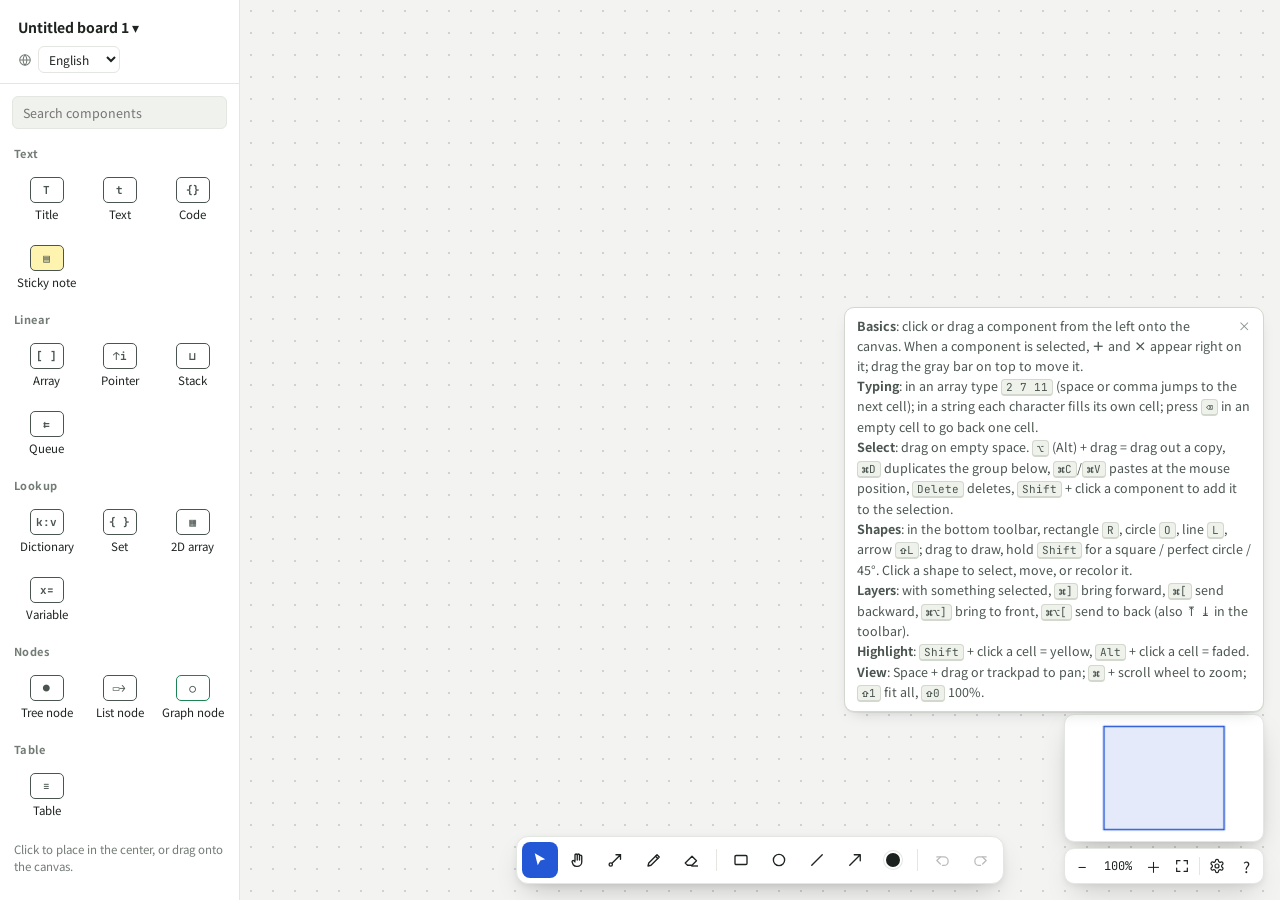
==== public/index.html @ 517987c4 "Add settings button to start array index at 0 or 1 A gear button next to Help opens a menu to choose" ====
<!doctype html>
<html lang="zh-Hant">
<head>
<meta charset="utf-8">
<meta name="viewport" content="width=device-width, initial-scale=1">
<title>手動跑題白板</title>
<link rel="preconnect" href="https://fonts.googleapis.com">
<link rel="preconnect" href="https://fonts.gstatic.com" crossorigin>
<link rel="stylesheet" href="https://fonts.googleapis.com/css2?family=JetBrains+Mono:wght@400;600;700&family=Noto+Sans+TC:wght@400;500;700;900&display=swap">
<style>
:root{
  --paper:#F7F8F4; --grid:#E6E9E1; --surface:#FFFFFF; --surface-2:#EFF2EB; --ink:#1B211E; --ink-2:#4B5550; --ink-3:#858F89; --line:#D2D8CE;
  --marker:#2457D6; --marker-bg:#E3EAFC; --hl:#FFE27A; --hl-ink:#4D3B00; --note:#FFF3B0; --note-ink:#4D3F00; --red:#D2402F; --green:#1C8454; --purple:#7A3FD0;
  --shadow:0 1px 0 rgba(27,33,30,.06),0 6px 16px -10px rgba(27,33,30,.35);
  --sw1:#FFE9A8; --sw2:#CDEFD9; --sw3:#D6E2FF; --sw4:#FFD6DC; --sw5:#E7DBFF; --sw6:#E3E6E1;
  --body:"Noto Sans TC",system-ui,-apple-system,"PingFang TC",sans-serif; --mono:"JetBrains Mono",ui-monospace,Menlo,monospace;
}
@media (prefers-color-scheme:dark){:root:not([data-theme="light"]){
  color-scheme:dark; --paper:#121614; --grid:#1E2421; --surface:#1B201D; --surface-2:#252C28; --ink:#E6EBE7; --ink-2:#ABB5AF; --ink-3:#78827C; --line:#343D38;
  --marker:#8EA8FF; --marker-bg:#232C4B; --hl:#6E5700; --hl-ink:#FFE590; --note:#4A4214; --note-ink:#FFF1A8; --red:#FF8C7C; --green:#5ED39B; --purple:#B99AFF; --shadow:0 6px 16px -10px rgba(0,0,0,.7); --sw1:#5A4A12; --sw2:#1E4431; --sw3:#233462; --sw4:#5A2630; --sw5:#3B2D63; --sw6:#3A403C;}}
:root[data-theme="dark"]{
  color-scheme:dark; --paper:#121614; --grid:#1E2421; --surface:#1B201D; --surface-2:#252C28; --ink:#E6EBE7; --ink-2:#ABB5AF; --ink-3:#78827C; --line:#343D38;
  --marker:#8EA8FF; --marker-bg:#232C4B; --hl:#6E5700; --hl-ink:#FFE590; --note:#4A4214; --note-ink:#FFF1A8; --red:#FF8C7C; --green:#5ED39B; --purple:#B99AFF; --shadow:0 6px 16px -10px rgba(0,0,0,.7); --sw1:#5A4A12; --sw2:#1E4431; --sw3:#233462; --sw4:#5A2630; --sw5:#3B2D63; --sw6:#3A403C;}
html,body{height:100%}
[hidden]{display:none!important}
*{box-sizing:border-box}
body{margin:0;background:var(--paper);color:var(--ink);font-family:var(--body);font-size:14px;display:flex;flex-direction:column;overflow:hidden}
button,input,select,textarea{font:inherit;color:inherit}
:focus-visible{outline:2px solid var(--marker);outline-offset:2px}
/* 上方列 */
.topbar{display:flex;align-items:center;gap:6px;padding:8px 12px;border-bottom:1px solid var(--line);background:var(--surface);flex-wrap:wrap}
.topbar h1{margin:0 8px 0 0;font-size:17px;font-weight:900;white-space:nowrap}
.tb{border:1px solid var(--line);background:var(--surface);border-radius:7px;padding:4px 10px;cursor:pointer;font-size:13px;white-space:nowrap}
.tb:hover{border-color:var(--marker)}
.tb[aria-pressed="true"]{background:var(--ink);color:var(--surface);border-color:var(--ink)}
.tb:disabled{opacity:.35;cursor:default}
.sep{width:1px;height:22px;background:var(--line);margin:0 4px}
.zoomv{font-family:var(--mono);font-size:12px;color:var(--ink-2);min-width:44px;text-align:center}
.grow{flex:1}
select.tb{padding:4px 6px}
/* 主區 */
.main{flex:1;display:flex;min-height:0}
.palette{width:148px;flex:none;border-right:1px solid var(--line);background:var(--surface);overflow-y:auto;padding:8px;display:flex;flex-direction:column;gap:3px}
.palette h3{margin:8px 4px 2px;font-size:11px;letter-spacing:.1em;color:var(--ink-3);font-weight:700}
.pal{display:flex;align-items:center;gap:8px;border:1px solid transparent;background:none;border-radius:7px;padding:5px 6px;cursor:grab;text-align:left;font-size:13px;touch-action:none}
.pal:hover{background:var(--surface-2);border-color:var(--line)}
.pal .ic{width:26px;height:22px;flex:none;display:grid;place-items:center;font-family:var(--mono);font-size:11px;font-weight:700;border:1.5px solid var(--ink-2);border-radius:5px;color:var(--ink-2)}
.pal .ic.round{border-radius:50%;width:22px}
.pal[aria-pressed="true"]{background:var(--ink);color:var(--surface)}
.pal[aria-pressed="true"] .ic{border-color:var(--surface);color:var(--surface)}
.board{flex:1;position:relative;overflow:hidden;background-color:var(--paper);background-image:radial-gradient(var(--grid) 1.2px,transparent 1.2px);touch-action:none}
.board.hand{cursor:grab} .board.panning{cursor:grabbing} .board.pen{cursor:crosshair} .board.connect{cursor:cell} .board.erase{cursor:not-allowed}
.world{position:absolute;left:0;top:0;transform-origin:0 0}
svg.layer{color:var(--ink-2);position:absolute;left:0;top:0;width:8000px;height:6000px;overflow:visible;pointer-events:none}
svg.layer .edge{stroke:var(--ink-2);stroke-width:2;fill:none;pointer-events:none}
svg.layer .edge.sel{stroke:var(--marker);stroke-width:3}
svg.layer .hit{stroke:transparent;stroke-width:14;fill:none;pointer-events:stroke;cursor:pointer}
svg.layer .elab{font-family:var(--mono);font-size:12px;fill:var(--ink-2);paint-order:stroke;stroke:var(--paper);stroke-width:4px}
svg.layer .stroke{fill:none;stroke-width:2.5;stroke-linecap:round;stroke-linejoin:round;pointer-events:stroke}
svg.layer .shit{stroke:transparent!important;stroke-width:14;fill:none;pointer-events:stroke;cursor:pointer}
svg.layer .svis{fill:none;pointer-events:none}
svg.layer .ahead{stroke:none;pointer-events:none}
.board.erase svg.layer .stroke{cursor:pointer}
/* 元件 */
.it{position:absolute;user-select:none;width:max-content}
.it.sel{outline:2px solid var(--marker);outline-offset:4px;border-radius:6px}
.it.connsrc{outline:2px dashed var(--purple);outline-offset:4px}
.grip{font-size:11px;color:var(--ink-3);cursor:move;padding:0 2px 3px;display:flex;gap:6px;align-items:center;font-family:var(--mono);white-space:nowrap}
.grip .nm{color:var(--ink);font-weight:700;cursor:text;min-width:10px;outline:none;border-radius:3px;padding:0 2px}
.grip .nm:focus{background:var(--surface);box-shadow:0 0 0 1px var(--line)}
[contenteditable]{outline:none;cursor:text}
[contenteditable]:focus{box-shadow:inset 0 0 0 2px var(--marker)}
.txt{min-width:120px;max-width:640px;padding:6px 8px;border:1px dashed transparent;border-radius:6px;white-space:pre-wrap;line-height:1.55}
.it.sel .txt,.txt:hover{border-color:var(--line)}
.txt.big{font-size:20px;font-weight:900}
.txt.code{font-family:var(--mono);font-size:13px;background:var(--surface);border:1px solid var(--line);white-space:pre}
.note{width:190px;min-height:90px;background:var(--note);color:var(--note-ink);padding:10px 12px;box-shadow:var(--shadow);white-space:pre-wrap;border-radius:2px 2px 10px 2px;line-height:1.5}
.cells{display:flex;gap:3px;align-items:flex-end}
.cw{display:flex;flex-direction:column;align-items:center}
.ix{font-family:var(--mono);font-size:10px;color:var(--ink-3);height:14px}
.cell{min-width:40px;height:40px;padding:0 6px;border:2px solid var(--ink-2);border-radius:6px;display:grid;place-items:center;font-family:var(--mono);font-weight:700;font-size:15px;background:var(--surface);white-space:nowrap}
.cell.hl{background:var(--hl);color:var(--hl-ink);border-color:#B98E00}
.cell.done{opacity:.35}
.stackbox{display:flex;flex-direction:column-reverse;gap:3px;padding:6px;border:2.5px solid var(--ink-2);border-top:0;border-radius:0 0 8px 8px;min-width:80px;min-height:48px;align-items:stretch}
.toplab{font-family:var(--mono);font-size:10px;color:var(--marker);font-weight:700;height:13px}
.queuebox{display:flex;gap:3px;padding:6px 4px;border-top:2.5px solid var(--ink-2);border-bottom:2.5px solid var(--ink-2);min-width:120px;min-height:54px;align-items:center}
.qlab{display:flex;justify-content:space-between;font-size:10px;color:var(--ink-3);font-family:var(--mono)}
.empty{font-size:11px;color:var(--ink-3);padding:2px 6px}
table.kv,table.grid,table.steps{border-collapse:collapse;background:var(--surface);font-family:var(--mono);font-size:13px}
table.kv td,table.kv th,table.grid td,table.steps td,table.steps th{border:1.5px solid var(--ink-3);padding:4px 10px;min-width:44px;height:30px;text-align:center;white-space:nowrap}
table.kv th,table.steps th{font-family:var(--body);font-size:11.5px;color:var(--ink-2);background:var(--surface-2);font-weight:700}
table.grid th{font-size:10px;color:var(--ink-3);font-weight:400;padding:0 4px;border:0}
table.grid td{min-width:36px;height:34px;padding:2px 6px}
table.grid td.hl,table.steps td.hl{background:var(--hl);color:var(--hl-ink)}
.chips{display:flex;flex-wrap:wrap;gap:4px;padding:6px;border:2px dashed var(--ink-3);border-radius:14px;min-width:90px;min-height:40px;align-items:center;max-width:360px}
.chip{font-family:var(--mono);font-weight:700;font-size:13px;border:1.5px solid var(--ink-2);border-radius:999px;padding:2px 10px;background:var(--surface)}
.varbox{display:flex;align-items:center;gap:6px;font-family:var(--mono);font-size:15px;background:var(--surface);border:2px solid var(--ink-2);border-radius:8px;padding:5px 10px}
.varbox .vn{font-weight:700;min-width:8px}
.varbox .vv{min-width:24px;font-weight:700;color:var(--marker)}
.node{width:48px;height:48px;border-radius:50%;border:2.5px solid var(--ink-2);background:var(--surface);display:grid;place-items:center;font-family:var(--mono);font-weight:700;font-size:15px;cursor:move}
.node.list{border-radius:8px;width:56px;height:44px}
.node.graph{border-color:var(--green)}
.node.hl{background:var(--hl);color:var(--hl-ink)}
.node .nv{min-width:10px;padding:0 3px}
.ptr{font-family:var(--mono);font-weight:700;font-size:14px;cursor:move;display:flex;flex-direction:column;align-items:center;line-height:1}
.ptr .ar{font-size:18px}
.ptr .pn{outline:none;padding:1px 3px;border-radius:3px;cursor:text}
.ptr.down{flex-direction:column-reverse}
.ptr.left{flex-direction:row;gap:2px}
.ptr.right{flex-direction:row-reverse;gap:2px}
.mt .dirb{min-width:24px;padding:3px 5px;font-size:14px}
/* 元件上的直接編輯控制 */
.ctl{display:none!important}
.it.sel .ctl{display:inline-flex!important}
.it.sel tr.ctl{display:table-row!important}
.it.sel td.ctl,.it.sel th.ctl{display:table-cell!important}
.cw{position:relative}
.xb{position:absolute;top:-8px;right:-8px;width:18px;height:18px;border-radius:50%;border:1px solid var(--line);background:var(--surface);color:var(--red);font-size:12px;line-height:1;cursor:pointer;padding:0;align-items:center;justify-content:center;visibility:hidden;z-index:2}
.it.sel .cw:hover>.xb,.it.sel .xrow:hover .xb,.it.sel .xh:hover .xb,.it.sel .chipw:hover>.xb{visibility:visible}
.addc{min-width:34px;height:40px;border:2px dashed var(--ink-3);border-radius:6px;background:transparent;color:var(--ink-3);font-size:18px;cursor:pointer;align-items:center;justify-content:center;align-self:flex-end}
.addc:hover{border-color:var(--marker);color:var(--marker)}
.slot{border-style:dashed!important;border-color:var(--ink-3)!important;color:var(--ink-3);font-weight:500!important;font-size:13px!important;min-width:70px}
.slot:focus{color:var(--ink);border-color:var(--marker)!important;font-weight:700!important}
[data-ph]:empty::before{content:attr(data-ph);color:var(--ink-3);font-weight:500;font-size:12.5px;pointer-events:none}
.txt[data-ph]:empty::before,.note[data-ph]:empty::before{font-size:inherit;font-weight:inherit;opacity:.8}
.subctl{gap:4px;margin-top:6px}
.sb{border:1px solid var(--line);background:var(--surface);border-radius:6px;padding:1px 8px;font-size:12px;cursor:pointer;color:var(--ink-2);white-space:nowrap}
.sb:hover{border-color:var(--marker);color:var(--marker)}
.gwrap{display:grid;grid-template-columns:auto auto;gap:4px;align-items:stretch}
.addcol{width:24px;border:2px dashed var(--ink-3);border-radius:6px;background:transparent;color:var(--ink-3);cursor:pointer;align-items:center;justify-content:center;font-size:16px}
.addrow{height:24px;border:2px dashed var(--ink-3);border-radius:6px;background:transparent;color:var(--ink-3);cursor:pointer;align-items:center;justify-content:center;font-size:13px;grid-column:1}
.addcol:hover,.addrow:hover{border-color:var(--marker);color:var(--marker)}
.xh{position:relative}
.xh .xb{top:-6px;right:-10px}
td.xrow{border:0!important;padding:0 0 0 4px!important;min-width:0!important;position:relative;width:20px}
td.xrow .xb{position:static;visibility:hidden}
.it.sel tr:hover td.xrow .xb{visibility:visible}
.chipw{position:relative;display:inline-flex}
.chipw .xb{top:-8px;right:-6px}
.nodew{position:relative;display:inline-block}
.np{position:absolute;width:22px;height:22px;border-radius:50%;border:1.5px dashed var(--marker);background:var(--surface);color:var(--marker);font-size:14px;font-weight:700;cursor:pointer;padding:0;align-items:center;justify-content:center;z-index:2}
.np:hover{background:var(--marker);color:var(--surface);border-style:solid}
.np.l{left:-20px;bottom:-22px} .np.r{right:-20px;bottom:-22px} .np.nx{right:-28px;top:11px} .np.adj{right:-26px;top:-12px}
/* 我的白板 */
.boardbtn{font-weight:700;max-width:280px;overflow:hidden;text-overflow:ellipsis}
.lclink{font-size:13px;font-weight:700;color:var(--marker);text-decoration:none;white-space:nowrap}
.lclink:hover{text-decoration:underline}
.bl{display:flex;flex-direction:column;gap:10px;width:min(640px,calc(100% - 32px));max-height:calc(100% - 40px);background:var(--surface);border-radius:14px;padding:16px;overflow:hidden}
.bl h3{margin:0;font-size:17px;font-weight:900;display:flex;justify-content:space-between;align-items:center}
.bl .newrow{display:flex;gap:6px;flex-wrap:wrap;align-items:center;background:var(--surface-2);border-radius:10px;padding:10px}
.bl input[type=text],.bl input[type=search]{border:1px solid var(--line);background:var(--surface);border-radius:8px;padding:6px 10px;min-width:0}
.bl .list{overflow-y:auto;border:1px solid var(--line);border-radius:10px;min-height:120px}
.bl .row{display:grid;grid-template-columns:minmax(0,1fr) auto;gap:8px;align-items:center;padding:9px 12px;border-top:1px solid var(--line)}
.bl .row:first-child{border-top:0}
.bl .row.cur{background:var(--marker-bg)}
.bl .row .nm2{font-weight:700;white-space:nowrap;overflow:hidden;text-overflow:ellipsis}
.bl .row .meta2{font-size:12px;color:var(--ink-3);display:flex;gap:8px;flex-wrap:wrap}
.bl .row .pt{font-size:11px;background:var(--surface-2);border-radius:4px;padding:0 6px;color:var(--ink-2)}
.bl .acts{display:flex;gap:4px}
.bl .acts button{border:1px solid var(--line);background:var(--surface);border-radius:6px;padding:3px 9px;font-size:12.5px;cursor:pointer}
.bl .acts button:hover{border-color:var(--marker)}
.bl .acts button.pri{background:var(--ink);color:var(--surface);border-color:var(--ink)}
.bl .acts button.danger{color:var(--red)}
.bl .acts button.arm{background:var(--red);color:#fff;border-color:var(--red)}
.bl .none2{padding:24px;text-align:center;color:var(--ink-3);font-size:13px}
/* 底色 */
.cell.hl,table.grid td.hl,table.steps td.hl,.node.hl{background:var(--hl)!important}
.mt .bgsw{width:15px;height:15px;border-radius:5px;border:1px solid var(--line);padding:0;margin:0 1px;cursor:pointer}
.mt .bgsw:hover{outline:2px solid var(--marker);outline-offset:1px}
.mt .bgsw.none{background:linear-gradient(135deg,var(--surface) 45%,var(--red) 45%,var(--red) 55%,var(--surface) 55%)}
/* 框選 */
.it.msel{outline:2px solid var(--marker);outline-offset:4px;border-radius:6px;background:color-mix(in oklab,var(--marker-bg) 55%,transparent)}
svg.layer .stroke.msel{filter:drop-shadow(0 0 3px var(--marker))}
.marq{position:absolute;border:1.5px dashed var(--marker);background:color-mix(in oklab,var(--marker-bg) 45%,transparent);pointer-events:none;z-index:7;border-radius:3px}
.mt .cnt{font-size:12px;color:var(--ink-2);padding:0 6px;font-weight:700}
/* 浮動小工具列 */
.mt{position:absolute;z-index:6;background:var(--surface);border:1px solid var(--line);border-radius:9px;box-shadow:var(--shadow);padding:3px;display:flex;gap:2px;align-items:center;white-space:nowrap}
.mt button{border:0;background:none;border-radius:6px;padding:3px 8px;font-size:12.5px;cursor:pointer;color:var(--ink)}
.mt button:hover{background:var(--surface-2)}
.mt button.danger{color:var(--red)}
.mt button[aria-pressed="true"]{background:var(--ink);color:var(--surface)}
.mt .sep2{width:1px;height:16px;background:var(--line);margin:0 2px}
.mt .sw{width:18px;height:18px;margin:0 2px}
.elabel{position:absolute;transform:translate(-50%,-50%);background:var(--paper);font-family:var(--mono);font-size:12px;color:var(--ink-2);padding:0 4px;border-radius:4px;white-space:nowrap;min-width:10px}
.elabel:focus{background:var(--surface)}
/* 檢查器 */
.insp{position:absolute;right:12px;top:12px;width:250px;max-height:calc(100% - 24px);overflow:auto;background:var(--surface);border:1px solid var(--line);border-radius:12px;box-shadow:var(--shadow);padding:12px;display:flex;flex-direction:column;gap:8px;z-index:5}
.insp h4{margin:0;font-size:13px;font-weight:900;display:flex;justify-content:space-between;align-items:center}
.insp .row{display:flex;gap:4px;flex-wrap:wrap;align-items:center}
.insp input[type=text]{flex:1;min-width:0;border:1px solid var(--line);background:var(--surface);border-radius:6px;padding:4px 8px;font-family:var(--mono);font-size:12.5px}
.insp .b{border:1px solid var(--line);background:var(--surface);border-radius:6px;padding:3px 9px;cursor:pointer;font-size:12.5px}
.insp .b:hover{border-color:var(--marker)}
.insp .b.pri{background:var(--ink);color:var(--surface);border-color:var(--ink)}
.insp .b.danger{color:var(--red)}
.insp .hint{font-size:11.5px;color:var(--ink-3);line-height:1.5}
.insp .lab{font-size:11.5px;font-weight:700;color:var(--ink-2)}
.sw{width:20px;height:20px;border-radius:50%;border:2px solid var(--surface);box-shadow:0 0 0 1px var(--line);cursor:pointer;padding:0}
.help{position:absolute;left:12px;bottom:12px;background:var(--surface);border:1px solid var(--line);border-radius:10px;padding:8px 12px;font-size:12px;color:var(--ink-2);box-shadow:var(--shadow);max-width:560px;line-height:1.6;z-index:4}
.help kbd{font-family:var(--mono);font-size:11px;border:1px solid var(--line);border-bottom-width:2px;border-radius:4px;padding:0 4px;background:var(--surface-2)}
.help button{border:0;background:none;color:var(--ink-3);cursor:pointer;float:right;padding:0 0 0 8px}
.modal{position:absolute;inset:0;background:rgba(0,0,0,.35);display:grid;place-items:center;z-index:10}
.modal .box{background:var(--surface);border-radius:12px;padding:16px;width:min(560px,calc(100% - 32px));display:flex;flex-direction:column;gap:10px}
.modal textarea{width:100%;height:240px;font-family:var(--mono);font-size:12px;border:1px solid var(--line);border-radius:8px;padding:8px;background:var(--surface-2)}
.toast{position:absolute;left:50%;top:14px;transform:translateX(-50%);background:var(--ink);color:var(--surface);padding:6px 14px;border-radius:999px;font-size:13px;z-index:11;pointer-events:none}
@media (max-width:720px){.palette{width:112px}.insp{width:210px}.help{display:none}}

/* ===== Figma 風格外框 ===== */
:root{--canvas:#F3F3F1; --panel:#FFFFFF; --panel-line:#E4E6E2; --ui-text:#1E2320; --ui-dim:#737B76; --hover:#F0F2EE; --active:#2457D6; --active-ink:#FFFFFF; --mini-item:#B9C0BA; --dock-shadow:0 2px 6px rgba(0,0,0,.06),0 12px 28px -10px rgba(0,0,0,.25);}
@media (prefers-color-scheme:dark){:root:not([data-theme="light"]){--canvas:#161A18; --panel:#1E2321; --panel-line:#2E3532; --ui-text:#E6EBE7; --ui-dim:#8C958F; --hover:#262C29; --active:#6E8FFF; --active-ink:#0F1210; --mini-item:#4C5550; --dock-shadow:0 2px 6px rgba(0,0,0,.3),0 12px 28px -10px rgba(0,0,0,.7);}}
:root[data-theme="dark"]{--canvas:#161A18; --panel:#1E2321; --panel-line:#2E3532; --ui-text:#E6EBE7; --ui-dim:#8C958F; --hover:#262C29; --active:#6E8FFF; --active-ink:#0F1210; --mini-item:#4C5550; --dock-shadow:0 2px 6px rgba(0,0,0,.3),0 12px 28px -10px rgba(0,0,0,.7);}
body{display:block;background:var(--canvas);font-size:13px}
.app{display:flex;height:100%}
.sr{position:absolute;left:-9999px}
.palette{width:240px;flex:none;background:var(--panel);border-right:1px solid var(--panel-line);display:flex;flex-direction:column;padding:0;gap:0;overflow:hidden}
.phead{padding:12px 12px 10px;border-bottom:1px solid var(--panel-line);display:flex;flex-direction:column;gap:4px}
.boardbtn{border:0;background:none;text-align:left;font-weight:700;font-size:14px;color:var(--ui-text);padding:5px 6px;border-radius:6px;cursor:pointer;max-width:100%;overflow:hidden;text-overflow:ellipsis;white-space:nowrap}
.boardbtn:hover{background:var(--hover)}
.lclink{font-size:12px;color:var(--active);text-decoration:none;padding:0 6px}
.lclink:hover{text-decoration:underline}
.ptabs{display:flex;gap:2px;padding:8px 10px 0}
.ptab{border:0;background:none;padding:6px 8px;font-size:12.5px;font-weight:600;color:var(--ui-dim);cursor:pointer;border-radius:6px}
.ptab[aria-selected="true"]{color:var(--ui-text);background:var(--hover)}
.pbody{flex:1;overflow-y:auto;padding:12px 12px 16px}
.psearch{width:100%;border:1px solid var(--panel-line);background:var(--hover);border-radius:6px;padding:6px 10px;font-size:12.5px;margin-bottom:4px}
.psearch:focus{background:var(--panel);outline:2px solid var(--active);outline-offset:-1px}
.grp{font-size:11px;font-weight:700;color:var(--ui-dim);margin:12px 2px 6px;letter-spacing:.04em}
.tiles{display:grid;grid-template-columns:repeat(3,minmax(0,1fr));gap:4px}
.pal.tile{flex-direction:column;justify-content:center;align-items:center;gap:5px;padding:8px 2px 7px;border-radius:8px;border:1px solid transparent;background:none;cursor:grab;font-size:11.5px;color:var(--ui-text);min-height:64px;text-align:center}
.pal.tile:hover{background:var(--hover);border-color:var(--panel-line)}
.pal.tile .ic{width:34px;height:26px;font-size:11px}
.pal.tile .tl{line-height:1.2}
.phint{font-size:11.5px;color:var(--ui-dim);margin:14px 2px 0;line-height:1.5}
.tplc{display:flex;flex-direction:column;align-items:flex-start;gap:2px;width:100%;text-align:left;border:1px solid var(--panel-line);background:var(--panel);border-radius:8px;padding:9px 11px;margin-bottom:6px;cursor:pointer}
.tplc:hover{border-color:var(--active);background:var(--hover)}
.tplc b{font-size:13px;color:var(--ui-text)} .tplc span{font-size:11.5px;color:var(--ui-dim)}
.board{background-color:var(--canvas);background-image:radial-gradient(color-mix(in oklab,var(--ui-dim) 28%,transparent) 1px,transparent 1.2px);background-size:22px 22px}
/* 下方工具列 */
.dock{position:absolute;left:50%;bottom:16px;transform:translateX(-50%);display:flex;align-items:center;gap:2px;background:var(--panel);border:1px solid var(--panel-line);border-radius:12px;padding:5px;box-shadow:var(--dock-shadow);z-index:8}
.dockb{width:36px;height:36px;border:0;background:none;border-radius:8px;display:grid;place-items:center;color:var(--ui-text);cursor:pointer;padding:0}
.dockb:hover{background:var(--hover)}
.dockb[aria-pressed="true"]{background:var(--active);color:var(--active-ink)}
.dockb:disabled{opacity:.3;cursor:default;background:none}
.dsep{width:1px;height:22px;background:var(--panel-line);margin:0 4px}
.cdot{width:18px;height:18px;border-radius:50%;border:2px solid var(--panel);box-shadow:0 0 0 1px var(--panel-line)}
.pop .crow{display:flex;gap:6px;padding:6px 8px}
.pop .crow button{width:22px;height:22px;border-radius:50%;padding:0;border:2px solid var(--panel);box-shadow:0 0 0 1px var(--panel-line)}
.pop .crow button[aria-pressed="true"]{box-shadow:0 0 0 2px var(--active)}
.pop.cpop{min-width:0}
/* 右下角：預覽框＋縮放 */
.navi{position:absolute;right:16px;bottom:16px;display:flex;flex-direction:column;gap:6px;align-items:stretch;z-index:8}
#mini{width:200px;height:128px;background:var(--panel);border:1px solid var(--panel-line);border-radius:10px;box-shadow:var(--dock-shadow);cursor:pointer;display:block}
.zrow{display:flex;align-items:center;gap:1px;background:var(--panel);border:1px solid var(--panel-line);border-radius:10px;padding:3px;box-shadow:var(--dock-shadow)}
.zb{height:28px;min-width:28px;border:0;background:none;border-radius:6px;color:var(--ui-text);cursor:pointer;display:grid;place-items:center;font-size:15px;padding:0 6px}
.zb:hover{background:var(--hover)}
.zb.zv{flex:1;font-family:var(--mono);font-size:12px}
.zsep{width:1px;height:18px;background:var(--panel-line);margin:0 2px}
.pop{position:absolute;background:var(--panel);border:1px solid var(--panel-line);border-radius:10px;box-shadow:var(--dock-shadow);padding:5px;z-index:12;display:flex;flex-direction:column;min-width:210px}
.pop button{border:0;background:none;text-align:left;padding:7px 10px;border-radius:6px;font-size:13px;cursor:pointer;display:flex;justify-content:space-between;gap:16px;color:var(--ui-text)}
.pop button:hover{background:var(--hover)}
.pop button kbd{font-family:var(--mono);font-size:11px;color:var(--ui-dim);border:0;background:none}
.pop .psep{height:1px;background:var(--panel-line);margin:4px 2px}
.pop button.danger{color:var(--red)}
.help{left:auto;right:16px;bottom:188px;max-width:420px;font-size:12.5px;z-index:9}
#eraser{position:absolute;width:28px;height:28px;margin:-14px 0 0 -14px;border-radius:50%;border:1.5px solid var(--ui-text);background:color-mix(in oklab,var(--panel) 55%,transparent);pointer-events:none;z-index:9;display:none}
.board.erase #eraser{display:block}
.hbox{position:absolute;border:1px solid var(--active);pointer-events:none;z-index:7}
.hd{position:absolute;width:10px;height:10px;margin:-5px 0 0 -5px;background:#fff;border:1.5px solid var(--active);border-radius:2px;z-index:8;touch-action:none}
.hd.end{border-radius:50%;width:12px;height:12px;margin:-6px 0 0 -6px}
.hd:hover{background:var(--active)}
svg.sl{position:absolute;left:0;top:0;width:1px;height:1px;overflow:visible;pointer-events:none}
svg.sl .stroke,svg.sl polyline.stroke{fill:none;stroke-width:2.5;stroke-linecap:round;stroke-linejoin:round}
svg.sl .shit{stroke:transparent!important;stroke-width:14;fill:none;pointer-events:stroke;cursor:pointer}
svg.sl .svis{fill:none;pointer-events:none}
svg.sl .ahead{stroke:none;pointer-events:none}
svg.sl .stroke.msel{filter:drop-shadow(0 0 3px var(--marker))}
.board.erase svg.sl .shit{cursor:none}
.board.alt .it .grip,.board.alt .node,.board.alt .ptr,.board.alt .txt,.board.alt .note{cursor:copy}
.board.erase{cursor:none}
.board.erase.erasing #eraser{background:color-mix(in oklab,var(--red) 22%,transparent);border-color:var(--red)}
@media (max-width:720px){.palette{width:170px}.tiles{grid-template-columns:repeat(2,minmax(0,1fr))}#mini{display:none}.help{display:none}}

/* 工具列色塊統一：18px 圓角方塊 */
.mt .sw,.mt .bgsw{width:18px;height:18px;border-radius:5px;margin:0 2px;padding:0;border:1px solid var(--line);box-shadow:none;cursor:pointer;flex:none}
.mt .sw:hover,.mt .bgsw:hover{outline:2px solid var(--marker);outline-offset:1px}

table.steps th.xh span[data-h]{display:inline-block;min-width:20px;padding:0 2px}

table.grid th.axis{font-family:var(--mono);font-size:12px;color:var(--marker);font-weight:700;text-align:left;padding:0 4px 2px;white-space:nowrap}
table.grid th.rax{text-align:center;vertical-align:bottom}
table.grid .ax{display:inline-block;min-width:12px;padding:0 2px;border-radius:3px}
.langrow{display:flex;align-items:center;gap:6px;padding:0 6px;color:var(--ui-dim)}
.langsel{border:1px solid var(--panel-line);background:var(--panel);color:var(--ui-text);border-radius:6px;padding:3px 6px;font-size:12px;cursor:pointer;max-width:100%}
</style>
</head>
<body>


<div class="app">
  <aside class="palette" id="palette" aria-label="元件">
    <div class="phead">
      <button class="boardbtn" id="boardBtn" type="button" title="白板選單：切換、新增、匯出、清空">白板</button>
      <label class="langrow"><span class="sr">語言 / Language</span><svg viewBox="0 0 24 24" width="14" height="14" aria-hidden="true" fill="none" stroke="currentColor" stroke-width="1.8"><circle cx="12" cy="12" r="9"/><path d="M3 12h18M12 3a14 14 0 010 18M12 3a14 14 0 000 18"/></svg><select id="langSel" class="langsel" aria-label="Language"></select></label>
      <a class="lclink" id="lcLink" href="#" target="_blank" rel="noopener" hidden>在 LeetCode 看題目 ↗</a>
    </div>
    <div class="pbody" id="tab-comp">
      <label for="psearch" class="sr">搜尋元件</label><input type="search" id="psearch" class="psearch" placeholder="搜尋元件">
      <div class="grp">文字</div><div class="tiles"><button class="pal tile" data-add="title" type="button" data-k="標題"><span class="ic">T</span><span class="tl">標題</span></button><button class="pal tile" data-add="text" type="button" data-k="文字"><span class="ic">t</span><span class="tl">文字</span></button><button class="pal tile" data-add="code" type="button" data-k="程式碼"><span class="ic">{}</span><span class="tl">程式碼</span></button><button class="pal tile" data-add="note" type="button" data-k="便利貼"><span class="ic" style="background:var(--note)">▤</span><span class="tl">便利貼</span></button></div><div class="grp">線性</div><div class="tiles"><button class="pal tile" data-add="array" type="button" data-k="陣列"><span class="ic">[ ]</span><span class="tl">陣列</span></button><button class="pal tile" data-add="pointer" type="button" data-k="指標"><span class="ic">↑i</span><span class="tl">指標</span></button><button class="pal tile" data-add="stack" type="button" data-k="堆疊"><span class="ic">⊔</span><span class="tl">堆疊</span></button><button class="pal tile" data-add="queue" type="button" data-k="佇列"><span class="ic">⇇</span><span class="tl">佇列</span></button></div><div class="grp">查表</div><div class="tiles"><button class="pal tile" data-add="dict" type="button" data-k="字典"><span class="ic">k:v</span><span class="tl">字典</span></button><button class="pal tile" data-add="set" type="button" data-k="集合"><span class="ic">{ }</span><span class="tl">集合</span></button><button class="pal tile" data-add="grid" type="button" data-k="二維陣列"><span class="ic">▦</span><span class="tl">二維陣列</span></button><button class="pal tile" data-add="var" type="button" data-k="變數"><span class="ic">x=</span><span class="tl">變數</span></button></div><div class="grp">節點</div><div class="tiles"><button class="pal tile" data-add="tree" type="button" data-k="樹節點"><span class="ic">●</span><span class="tl">樹節點</span></button><button class="pal tile" data-add="list" type="button" data-k="串列節點"><span class="ic">▭→</span><span class="tl">串列節點</span></button><button class="pal tile" data-add="gnode" type="button" data-k="圖節點"><span class="ic" style="border-color:var(--green)">○</span><span class="tl">圖節點</span></button></div><div class="grp">表格</div><div class="tiles"><button class="pal tile" data-add="steps" type="button" data-k="表格"><span class="ic">≡</span><span class="tl">表格</span></button></div>
      <p class="phint">點一下放到畫面中間，或直接拖到畫布上。</p>
    </div>
  </aside>
  <div class="board" id="board">
    <div class="world" id="world"><svg class="layer" id="svg" aria-hidden="true"><defs><marker id="ah" viewBox="0 0 10 10" refX="9" refY="5" markerWidth="7" markerHeight="7" orient="auto-start-reverse"><path d="M0,0 L10,5 L0,10 z" fill="currentColor"/></marker></defs><g id="strokes"></g><g id="edges"></g></svg><div id="items"></div><div id="labels"></div></div>
    <div id="hdl" aria-hidden="true"></div>
    <div class="mt" id="mt" hidden></div>
    <div id="eraser" aria-hidden="true"></div>
    <div class="dock" role="toolbar" aria-label="工具">
      <button class="pal tool dockb" data-tool="select" type="button" title="選取（V）" aria-label="選取"><svg viewBox="0 0 24 24" width="18" height="18" aria-hidden="true"><path d="M5 3l14 8-6.5 1.5L9 19z" fill="currentColor"/></svg></button>
      <button class="pal tool dockb" data-tool="hand" type="button" title="移動畫面（H，或按住空白鍵）" aria-label="移動畫面"><svg viewBox="0 0 24 24" width="18" height="18" aria-hidden="true" fill="none" stroke="currentColor" stroke-width="1.8" stroke-linecap="round" stroke-linejoin="round"><path d="M8 13V5.5a1.5 1.5 0 013 0V12m0-6.5a1.5 1.5 0 013 0V12m0-5a1.5 1.5 0 013 0v7.5a6 6 0 01-6 6h-.8a6 6 0 01-4.6-2.2L4.3 15a1.6 1.6 0 012.4-2L8 14.5"/></svg></button>
      <button class="pal tool dockb" data-tool="connect" type="button" title="連線（C）" aria-label="連線"><svg viewBox="0 0 24 24" width="18" height="18" aria-hidden="true" fill="none" stroke="currentColor" stroke-width="1.8" stroke-linecap="round"><circle cx="5" cy="18" r="2.2"/><path d="M7 16L18 5M12 5h6v6"/></svg></button>
      <button class="pal tool dockb" data-tool="pen" type="button" title="畫筆（P）" aria-label="畫筆"><svg viewBox="0 0 24 24" width="18" height="18" aria-hidden="true" fill="none" stroke="currentColor" stroke-width="1.8" stroke-linecap="round" stroke-linejoin="round"><path d="M4 20l4-1 11-11-3-3L5 16z"/><path d="M14 7l3 3"/></svg></button>
      <button class="pal tool dockb" data-tool="erase" type="button" title="橡皮擦（E）：按住拖過去，碰到的筆跡都會擦掉" aria-label="擦筆跡"><svg viewBox="0 0 24 24" width="18" height="18" aria-hidden="true" fill="none" stroke="currentColor" stroke-width="1.8" stroke-linejoin="round"><path d="M3 16l9-9 6 6-6 6H6z"/><path d="M11 20h9"/></svg></button>
      <span class="dsep"></span>
      <button class="pal tool dockb" data-tool="rect" type="button" title="矩形（R）。按住 Shift 畫正方形" aria-label="矩形"><svg viewBox="0 0 24 24" width="18" height="18" aria-hidden="true" fill="none" stroke="currentColor" stroke-width="1.8"><rect x="4" y="6" width="16" height="12" rx="1.5"/></svg></button>
      <button class="pal tool dockb" data-tool="ellipse" type="button" title="圓形（O）。按住 Shift 畫正圓" aria-label="圓形"><svg viewBox="0 0 24 24" width="18" height="18" aria-hidden="true" fill="none" stroke="currentColor" stroke-width="1.8"><circle cx="12" cy="12" r="7.5"/></svg></button>
      <button class="pal tool dockb" data-tool="line" type="button" title="直線（L）。按住 Shift 對齊 45 度" aria-label="直線"><svg viewBox="0 0 24 24" width="18" height="18" aria-hidden="true" fill="none" stroke="currentColor" stroke-width="1.8" stroke-linecap="round"><path d="M5 19L19 5"/></svg></button>
      <button class="pal tool dockb" data-tool="arrow" type="button" title="箭頭（⇧L）。按住 Shift 對齊 45 度" aria-label="箭頭"><svg viewBox="0 0 24 24" width="18" height="18" aria-hidden="true" fill="none" stroke="currentColor" stroke-width="1.8" stroke-linecap="round" stroke-linejoin="round"><path d="M5 19L19 5M11 5h8v8"/></svg></button>
      <button class="dockb" id="colorBtn" type="button" title="畫筆和形狀的顏色" aria-label="線條顏色"><span class="cdot" id="cdot"></span></button>
      <span class="dsep"></span>
      <button class="dockb" id="undo" type="button" title="復原（⌘Z）" aria-label="復原"><svg viewBox="0 0 24 24" width="17" height="17" aria-hidden="true" fill="none" stroke="currentColor" stroke-width="1.8" stroke-linecap="round" stroke-linejoin="round"><path d="M9 7L4 12l5 5"/><path d="M4 12h10a6 6 0 010 12h-2" transform="translate(0,-5)"/></svg></button>
      <button class="dockb" id="redo" type="button" title="重做（⇧⌘Z）" aria-label="重做"><svg viewBox="0 0 24 24" width="17" height="17" aria-hidden="true" fill="none" stroke="currentColor" stroke-width="1.8" stroke-linecap="round" stroke-linejoin="round"><path d="M15 7l5 5-5 5"/><path d="M20 12H10a6 6 0 000 12h2" transform="translate(0,-5)"/></svg></button>
    </div>
    <div class="navi">
      <canvas id="mini" width="200" height="128" aria-label="整張畫布的預覽，點一下跳到那裡"></canvas>
      <div class="zrow">
        <button class="zb" id="zout" type="button" title="縮小（⌘−）" aria-label="縮小">−</button>
        <button class="zb zv" id="zv" type="button" title="縮放選單">100%</button>
        <button class="zb" id="zin" type="button" title="放大（⌘＋）" aria-label="放大">＋</button>
        <button class="zb" id="zfit" type="button" title="全部看得到（⇧1）" aria-label="全部看得到"><svg viewBox="0 0 24 24" width="16" height="16" aria-hidden="true" fill="none" stroke="currentColor" stroke-width="1.8" stroke-linecap="round"><path d="M4 9V4h5M20 9V4h-5M4 15v5h5M20 15v5h-5"/></svg></button>
        <span class="zsep"></span>
        <button class="zb" id="setBtn" type="button" title="設定" aria-label="設定"><svg viewBox="0 0 24 24" width="16" height="16" aria-hidden="true" fill="none" stroke="currentColor" stroke-width="1.8" stroke-linecap="round" stroke-linejoin="round"><path d="M12.22 2h-.44a2 2 0 00-2 2v.18a2 2 0 01-1 1.73l-.43.25a2 2 0 01-2 0l-.15-.08a2 2 0 00-2.73.73l-.22.38a2 2 0 00.73 2.73l.15.1a2 2 0 011 1.72v.51a2 2 0 01-1 1.74l-.15.09a2 2 0 00-.73 2.73l.22.38a2 2 0 002.73.73l.15-.08a2 2 0 012 0l.43.25a2 2 0 011 1.73V20a2 2 0 002 2h.44a2 2 0 002-2v-.18a2 2 0 011-1.73l.43-.25a2 2 0 012 0l.15.08a2 2 0 002.73-.73l.22-.39a2 2 0 00-.73-2.73l-.15-.08a2 2 0 01-1-1.74v-.5a2 2 0 011-1.74l.15-.09a2 2 0 00.73-2.73l-.22-.38a2 2 0 00-2.73-.73l-.15.08a2 2 0 01-2 0l-.43-.25a2 2 0 01-1-1.73V4a2 2 0 00-2-2z"/><circle cx="12" cy="12" r="3"/></svg></button>
        <button class="zb" id="helpBtn" type="button" title="操作說明" aria-label="操作說明">?</button>
      </div>
    </div>
    <div class="help" id="help" hidden><button type="button" id="helpX" aria-label="關閉說明">×</button>
      <b>基本</b>：從左邊點一下或拖曳元件到畫布。選取元件後，<b>＋</b> 和 <b>×</b> 會直接出現在元件上；拖上方灰色列可以移動。<br>
      <b>輸入</b>：陣列打 <kbd>2 7 11</kbd>（空白或逗號跳下一格）；字串一個字自動跳一格；空格子按 <kbd>⌫</kbd> 回上一格。<br>
      <b>框選</b>：在空白處拖曳。<kbd>⌥</kbd>（Alt）＋拖曳＝拖出一份複本、<kbd>⌘D</kbd> 整組複製到下面、<kbd>⌘C</kbd>/<kbd>⌘V</kbd> 貼到滑鼠位置、<kbd>Delete</kbd> 刪除、<kbd>Shift</kbd>＋點元件加選。<br>
      <b>形狀</b>：下方工具列的矩形 <kbd>R</kbd>、圓形 <kbd>O</kbd>、直線 <kbd>L</kbd>、箭頭 <kbd>⇧L</kbd>，拖曳畫出來，按住 <kbd>Shift</kbd> 畫正方形／正圓／45 度。點一下形狀就能選取、拖動、換顏色。<br>
      <b>圖層</b>：選取後 <kbd>⌘]</kbd> 往上一層、<kbd>⌘[</kbd> 往下一層、<kbd>⌘⌥]</kbd> 最上層、<kbd>⌘⌥[</kbd> 最下層（工具列也有 ⤒ ⤓）。<br>
      <b>標記</b>：<kbd>Shift</kbd>＋點格子＝標黃，<kbd>Alt</kbd>＋點格子＝變淡。<br>
      <b>畫面</b>：空白鍵＋拖曳或觸控板移動；<kbd>⌘</kbd>＋滾輪縮放；<kbd>⇧1</kbd> 全部看得到、<kbd>⇧0</kbd> 100%。
    </div>
  </div>
</div>
<script>
(function(){
/* ---------- 多國語系 ---------- */
var I18N={"zh-CN":{"__help__":"<button type=\"button\" id=\"helpX\" aria-label=\"关闭说明\">×</button>\n      <b>基本</b>：在左侧点一下或拖动组件到画布。选中组件后，<b>＋</b> 和 <b>×</b> 会直接出现在组件上；拖动上方灰色栏可以移动。<br>\n      <b>输入</b>：数组输入 <kbd>2 7 11</kbd>（空格或逗号跳到下一格）；字符串每输入一个字自动跳一格；空格子按 <kbd>⌫</kbd> 回到上一格。<br>\n      <b>框选</b>：在空白处拖动。<kbd>⌥</kbd>（Alt）＋拖动＝拖出一份副本、<kbd>⌘D</kbd> 整组复制到下面、<kbd>⌘C</kbd>/<kbd>⌘V</kbd> 粘贴到鼠标位置、<kbd>Delete</kbd> 删除、<kbd>Shift</kbd>＋点组件加选。<br>\n      <b>形状</b>：下方工具栏的矩形 <kbd>R</kbd>、圆形 <kbd>O</kbd>、直线 <kbd>L</kbd>、箭头 <kbd>⇧L</kbd>，拖动画出来，按住 <kbd>Shift</kbd> 画正方形／正圆／45 度。点一下形状就能选中、拖动、换颜色。<br>\n      <b>图层</b>：选中后 <kbd>⌘]</kbd> 上移一层、<kbd>⌘[</kbd> 下移一层、<kbd>⌘⌥]</kbd> 置于顶层、<kbd>⌘⌥[</kbd> 置于底层（工具栏也有 ⤒ ⤓）。<br>\n      <b>标记</b>：<kbd>Shift</kbd>＋点格子＝标黄，<kbd>Alt</kbd>＋点格子＝变淡。<br>\n      <b>画布</b>：空格键＋拖动或触控板移动；<kbd>⌘</kbd>＋滚轮缩放；<kbd>⇧1</kbd> 显示全部、<kbd>⇧0</kbd> 100%。","手動跑題白板":"手动跑题白板","瀏覽器空間滿了，這次沒有存到。可以刪掉幾個舊白板，或用匯出備份。":"浏览器存储空间已满，这次没有保存成功。可以删掉几个旧白板，或者先导出备份。","欄 1":"列 1","欄 2":"列 2","欄 3":"列 3","名稱":"名称","刪除":"删除","加一格":"加一格","（空的）":"（空）","標題":"标题","程式碼":"代码","文字":"文本","便利貼":"便利贴","字串":"字符串","陣列":"数组","堆疊":"栈","↓ 頂端":"↓ 栈顶","＋ 推入":"＋ 入栈","佇列":"队列","前端":"队头","尾端":"队尾","＋ 加入":"＋ 入队","字典":"字典","刪除這筆":"删除这条","集合":"集合","二維陣列":"二维数组","欄":"列","列":"行","刪除第 {n} 欄":"删除第 {n} 列","刪除第 {n} 列":"删除第 {n} 行","加一欄":"加一列","加一列":"加一行","＋ 列":"＋ 行","值":"值","加左子節點":"加左子节点","加右子節點":"加右子节点","接下一個":"接下一个","加一個相鄰節點":"加一个相邻节点","表格":"表格","刪除這一欄":"删除这一列","刪除這一列":"删除这一行","＋ 新增一列":"＋ 新增一行","移到最上層":"置于顶层","移到最下層":"置于底层","往上一層":"上移一层","往下一層":"下移一层","已經有左子節點了":"已经有左子节点了","已經有右子節點了":"已经有右子节点了","已複製一份，改有變的地方就好":"已复制一份，只改有变化的地方就行","填充":"填充","不填":"无填充","清除底色":"清除底色","底色":"底色","→ 有箭頭":"→ 有箭头","— 沒箭頭":"— 无箭头","反轉":"反转","已選 {n} 個":"已选 {n} 个","邊框":"边框","線條":"线条","線條顏色":"线条颜色","移到最上層（":"置于顶层（","移到最下層（":"置于底层（","刪除（":"删除（","大標題":"大标题","一般":"普通","箭頭朝":"箭头朝","上":"上","右":"右","下":"下","左":"左","（按 R 旋轉）\">":"（按 R 旋转）\">","顏色":"颜色","這格":"这格","第 {n} 格":"第 {n} 格","全部格子":"全部格子","整理這棵樹":"整理这棵树","加一個指標。":"加一个指针。","＋點格子＝標黃，":"＋点格子＝标黄，","＋點格子＝變淡":"＋点格子＝变淡","＋指標":"＋指针","清除標記":"清除标记","；往上一層":"；上移一层","；往下一層":"；下移一层","複製一份（":"复制一份（","複製一份":"复制一份","從這裡拉一條線":"从这里拉一条线","連線":"连线","點另一個元件，連過去":"点另一个组件，连过去","已複製一份放在下面":"已复制一份放在下面","已複製 {n} 個，按 ⌘V 貼上":"已复制 {n} 个，按 ⌘V 粘贴","已複製一份":"已复制一份","先點起點，再點終點":"先点起点，再点终点","題目：":"题目：","步":"步","說明":"说明","起點":"起点","20. 有效的括號":"20. 有效的括号","讀到":"读到","決定":"决定","堆疊放：還沒關的左括號\n右括號：只跟頂端比":"栈里放：还没闭合的左括号\n右括号：只跟栈顶比","在 seen 裡？":"在 seen 里？","否":"否","二元樹：root = [3,9,20,null,null,15,7]":"二叉树：root = [3,9,20,null,null,15,7]","鏈結串列：head = [1,2,3,4,5]":"链表：head = [1,2,3,4,5]","DP：dp[i][j] 代表…":"DP：dp[i][j] 表示…","狀態：\n轉移：dp[i][j] = \n起點：\n答案在哪一格：":"状态：\n转移：dp[i][j] = \n起点：\n答案在哪一格：","圖：從 A 出發":"图：从 A 出发","白板":"白板","未命名白板 {n}":"未命名白板 {n}","已開一個「{name}」的白板":"已新建“{name}”白板","已開一個新白板":"已新建一个白板","剛剛":"刚刚","{n} 分鐘前":"{n} 分钟前","今天 {t}":"今天 {t}","我的白板":"我的白板","關閉":"关闭","＋ 空白白板":"＋ 空白白板","或":"或","題號或題名":"题号或题目名","輸入題號或題名，例：":"输入题号或题目名，例如：","＋ 這一題的白板":"＋ 这道题的白板","搜尋白板":"搜索白板","搜尋已存的白板":"搜索已保存的白板","題目 #{n}":"题目 #{n}","空白":"空白","{n} 個元件":"{n} 个组件","目前這個":"当前","開啟":"打开","改名":"重命名","複製":"复制","找不到符合的白板。":"没有找到匹配的白板。","還沒有存任何白板。":"还没有保存任何白板。","找不到這一題，請輸入題號（例：20）或完整題名。":"找不到这道题，请输入题号（例如：20）或完整题目名。","新名稱":"新名称","{name}（複製）":"{name}（副本）","已複製":"已复制","確定刪除？":"确定删除？","已刪除":"已删除","我的白板…":"我的白板…","＋ 新的空白白板":"＋ 新建空白白板","匯出／匯入…":"导出／导入…","清空這個白板":"清空这个白板","再按一次確定清空":"再按一次确认清空","已清空，可以按 ⌘Z 找回來":"已清空，可以按 ⌘Z 撤销","放大":"放大","縮小":"缩小","縮放到 100%":"缩放到 100%","全部看得到":"显示全部","清空畫板":"清空画板","已清空，可以按復原找回來":"已清空，可以按撤销找回来","匯出／匯入":"导出／导入","複製下面的內容存起來；要還原時，把內容貼回來按「匯入」。":"复制下面的内容保存起来；需要恢复时，把内容粘贴回来再点“导入”。","畫板內容":"画板内容","匯入":"导入","已匯入":"已导入","內容格式不對，沒有匯入":"内容格式不正确，未导入","我的第一個白板":"我的第一个白板","元件":"组件","白板選單：切換、新增、匯出、清空":"白板菜单：切换、新建、导出、清空","搜尋元件":"搜索组件","指標":"指针","變數":"变量","樹節點":"树节点","串列節點":"链表节点","圖節點":"图节点","工具":"工具","選取（V）":"选择（V）","選取":"选择","移動畫面（H，或按住空白鍵）":"移动画布（H，或按住空格键）","移動畫面":"移动画布","連線（C）":"连线（C）","畫筆（P）":"画笔（P）","畫筆":"画笔","橡皮擦（E）：按住拖過去，碰到的筆跡都會擦掉":"橡皮擦（E）：按住拖过去，碰到的笔迹都会被擦掉","擦筆跡":"擦笔迹","矩形（R）。按住 Shift 畫正方形":"矩形（R）。按住 Shift 画正方形","矩形":"矩形","圓形（O）。按住 Shift 畫正圓":"圆形（O）。按住 Shift 画正圆","圓形":"圆形","直線（L）。按住 Shift 對齊 45 度":"直线（L）。按住 Shift 对齐 45 度","直線":"直线","箭頭（⇧L）。按住 Shift 對齊 45 度":"箭头（⇧L）。按住 Shift 对齐 45 度","箭頭":"箭头","畫筆和形狀的顏色":"画笔和形状的颜色","復原（⌘Z）":"撤销（⌘Z）","復原":"撤销","重做（⇧⌘Z）":"重做（⇧⌘Z）","重做":"重做","整張畫布的預覽，點一下跳到那裡":"整张画布的预览，点一下跳到那里","縮小（⌘−）":"缩小（⌘−）","縮放選單":"缩放菜单","放大（⌘＋）":"放大（⌘＋）","全部看得到（⇧1）":"显示全部（⇧1）","操作說明":"操作说明","語言 / Language":"语言 / Language","在 LeetCode 看題目 ↗":"在 LeetCode 看题目 ↗","線性":"线性","查表":"查表","節點":"节点","點一下放到畫面中間，或直接拖到畫布上。":"点一下放到画布中间，或直接拖到画布上。","設定":"设置","陣列 index 從 {n} 開始":"数组 index 从 {n} 开始","陣列 index 改成從 {n} 開始":"数组 index 改为从 {n} 开始"},"en":{"__help__":"<button type=\"button\" id=\"helpX\" aria-label=\"Close help\">×</button>\n      <b>Basics</b>: click or drag a component from the left onto the canvas. When a component is selected, <b>＋</b> and <b>×</b> appear right on it; drag the gray bar on top to move it.<br>\n      <b>Typing</b>: in an array type <kbd>2 7 11</kbd> (space or comma jumps to the next cell); in a string each character fills its own cell; press <kbd>⌫</kbd> in an empty cell to go back one cell.<br>\n      <b>Select</b>: drag on empty space. <kbd>⌥</kbd> (Alt) + drag = drag out a copy, <kbd>⌘D</kbd> duplicates the group below, <kbd>⌘C</kbd>/<kbd>⌘V</kbd> pastes at the mouse position, <kbd>Delete</kbd> deletes, <kbd>Shift</kbd> + click a component to add it to the selection.<br>\n      <b>Shapes</b>: in the bottom toolbar, rectangle <kbd>R</kbd>, circle <kbd>O</kbd>, line <kbd>L</kbd>, arrow <kbd>⇧L</kbd>; drag to draw, hold <kbd>Shift</kbd> for a square / perfect circle / 45°. Click a shape to select, move, or recolor it.<br>\n      <b>Layers</b>: with something selected, <kbd>⌘]</kbd> bring forward, <kbd>⌘[</kbd> send backward, <kbd>⌘⌥]</kbd> bring to front, <kbd>⌘⌥[</kbd> send to back (also ⤒ ⤓ in the toolbar).<br>\n      <b>Highlight</b>: <kbd>Shift</kbd> + click a cell = yellow, <kbd>Alt</kbd> + click a cell = faded.<br>\n      <b>View</b>: Space + drag or trackpad to pan; <kbd>⌘</kbd> + scroll wheel to zoom; <kbd>⇧1</kbd> fit all, <kbd>⇧0</kbd> 100%.","手動跑題白板":"Trace-by-Hand Whiteboard","瀏覽器空間滿了，這次沒有存到。可以刪掉幾個舊白板，或用匯出備份。":"Browser storage is full, so this wasn't saved. Delete some old boards or export a backup.","欄 1":"Column 1","欄 2":"Column 2","欄 3":"Column 3","名稱":"Name","刪除":"Delete","加一格":"Add a cell","（空的）":"(empty)","標題":"Title","程式碼":"Code","文字":"Text","便利貼":"Sticky note","字串":"String","陣列":"Array","堆疊":"Stack","↓ 頂端":"↓ Top","＋ 推入":"＋ Push","佇列":"Queue","前端":"Front","尾端":"Rear","＋ 加入":"＋ Add","字典":"Dictionary","刪除這筆":"Delete this entry","集合":"Set","二維陣列":"2D array","欄":"Column","列":"Row","刪除第 {n} 欄":"Delete column {n}","刪除第 {n} 列":"Delete row {n}","加一欄":"Add a column","加一列":"Add a row","＋ 列":"＋ Row","值":"Value","加左子節點":"Add left child","加右子節點":"Add right child","接下一個":"Add next node","加一個相鄰節點":"Add a neighbor node","表格":"Table","刪除這一欄":"Delete this column","刪除這一列":"Delete this row","＋ 新增一列":"＋ Add row","移到最上層":"Bring to front","移到最下層":"Send to back","往上一層":"Bring forward","往下一層":"Send backward","已經有左子節點了":"Already has a left child","已經有右子節點了":"Already has a right child","已複製一份，改有變的地方就好":"Duplicated. Just edit what changed","填充":"Fill","不填":"No fill","清除底色":"Clear background","底色":"Background","→ 有箭頭":"→ With arrow","— 沒箭頭":"— No arrow","反轉":"Reverse","已選 {n} 個":"{n} selected","邊框":"Border","線條":"Line","線條顏色":"Line color","移到最上層（":"Bring to front (","移到最下層（":"Send to back (","刪除（":"Delete (","大標題":"Heading","一般":"Normal","箭頭朝":"Arrow points","上":"Up","右":"Right","下":"Down","左":"Left","（按 R 旋轉）\">":" (press R to rotate)\">","顏色":"Color","這格":"This cell","第 {n} 格":"Cell {n}","全部格子":"All cells","整理這棵樹":"Tidy up this tree","加一個指標。":"Add a pointer.","＋點格子＝標黃，":"＋click a cell = yellow, ","＋點格子＝變淡":"＋click a cell = faded","＋指標":"＋Pointer","清除標記":"Clear highlights","；往上一層":"; bring forward","；往下一層":"; send backward","複製一份（":"Duplicate (","複製一份":"Duplicate","從這裡拉一條線":"Drag a line from here","連線":"Connect","點另一個元件，連過去":"Click another component to connect","已複製一份放在下面":"Duplicated below","已複製 {n} 個，按 ⌘V 貼上":"Copied {n}, press ⌘V to paste","已複製一份":"Duplicated","先點起點，再點終點":"Click the start, then the end","題目：":"Problem: ","步":"Step","說明":"Notes","起點":"Start","20. 有效的括號":"20. Valid Parentheses","讀到":"Read","決定":"Decision","堆疊放：還沒關的左括號\n右括號：只跟頂端比":"Stack holds: unclosed open brackets\nClosing bracket: compare with top only","在 seen 裡？":"In seen?","否":"No","二元樹：root = [3,9,20,null,null,15,7]":"Binary tree: root = [3,9,20,null,null,15,7]","鏈結串列：head = [1,2,3,4,5]":"Linked list: head = [1,2,3,4,5]","DP：dp[i][j] 代表…":"DP: dp[i][j] means…","狀態：\n轉移：dp[i][j] = \n起點：\n答案在哪一格：":"State:\nTransition: dp[i][j] = \nBase case:\nAnswer is in cell:","圖：從 A 出發":"Graph: start from A","白板":"Whiteboard","未命名白板 {n}":"Untitled board {n}","已開一個「{name}」的白板":"Opened a board for \"{name}\"","已開一個新白板":"Opened a new board","剛剛":"Just now","{n} 分鐘前":"{n} min ago","今天 {t}":"Today {t}","我的白板":"My boards","關閉":"Close","＋ 空白白板":"＋ Blank board","或":"or","題號或題名":"Problem number or title","輸入題號或題名，例：":"Enter a problem number or title, e.g. ","＋ 這一題的白板":"＋ Board for this problem","搜尋白板":"Search boards","搜尋已存的白板":"Search saved boards","題目 #{n}":"Problem #{n}","空白":"Blank","{n} 個元件":"{n} components","目前這個":"Current","開啟":"Open","改名":"Rename","複製":"Duplicate","找不到符合的白板。":"No matching boards.","還沒有存任何白板。":"No saved boards yet.","找不到這一題，請輸入題號（例：20）或完整題名。":"Problem not found. Enter a number (e.g. 20) or the full title.","新名稱":"New name","{name}（複製）":"{name} (copy)","已複製":"Duplicated","確定刪除？":"Delete this board?","已刪除":"Deleted","我的白板…":"My boards…","＋ 新的空白白板":"＋ New blank board","匯出／匯入…":"Export / import…","清空這個白板":"Clear this board","再按一次確定清空":"Click again to clear","已清空，可以按 ⌘Z 找回來":"Cleared. Press ⌘Z to undo","放大":"Zoom in","縮小":"Zoom out","縮放到 100%":"Zoom to 100%","全部看得到":"Fit all","清空畫板":"Clear canvas","已清空，可以按復原找回來":"Cleared. Press undo to restore","匯出／匯入":"Export / import","複製下面的內容存起來；要還原時，把內容貼回來按「匯入」。":"Copy the content below to save it. To restore, paste it back and click \"Import\".","畫板內容":"Board content","匯入":"Import","已匯入":"Imported","內容格式不對，沒有匯入":"Invalid format, nothing imported","我的第一個白板":"My first board","元件":"Components","白板選單：切換、新增、匯出、清空":"Board menu: switch, new, export, clear","搜尋元件":"Search components","指標":"Pointer","變數":"Variable","樹節點":"Tree node","串列節點":"List node","圖節點":"Graph node","工具":"Tools","選取（V）":"Select (V)","選取":"Select","移動畫面（H，或按住空白鍵）":"Pan (H, or hold Space)","移動畫面":"Pan","連線（C）":"Connect (C)","畫筆（P）":"Pen (P)","畫筆":"Pen","橡皮擦（E）：按住拖過去，碰到的筆跡都會擦掉":"Eraser (E): drag over strokes to erase them","擦筆跡":"Eraser","矩形（R）。按住 Shift 畫正方形":"Rectangle (R). Hold Shift for a square","矩形":"Rectangle","圓形（O）。按住 Shift 畫正圓":"Circle (O). Hold Shift for a perfect circle","圓形":"Circle","直線（L）。按住 Shift 對齊 45 度":"Line (L). Hold Shift to snap to 45°","直線":"Line","箭頭（⇧L）。按住 Shift 對齊 45 度":"Arrow (⇧L). Hold Shift to snap to 45°","箭頭":"Arrow","畫筆和形狀的顏色":"Pen and shape color","復原（⌘Z）":"Undo (⌘Z)","復原":"Undo","重做（⇧⌘Z）":"Redo (⇧⌘Z)","重做":"Redo","整張畫布的預覽，點一下跳到那裡":"Canvas overview. Click to jump there","縮小（⌘−）":"Zoom out (⌘−)","縮放選單":"Zoom menu","放大（⌘＋）":"Zoom in (⌘＋)","全部看得到（⇧1）":"Fit all (⇧1)","操作說明":"Help","語言 / Language":"語言 / Language","在 LeetCode 看題目 ↗":"View on LeetCode ↗","線性":"Linear","查表":"Lookup","節點":"Nodes","點一下放到畫面中間，或直接拖到畫布上。":"Click to place in the center, or drag onto the canvas.","設定":"Settings","陣列 index 從 {n} 開始":"Array index starts at {n}","陣列 index 改成從 {n} 開始":"Array index now starts at {n}"},"ja":{"__help__":"<button type=\"button\" id=\"helpX\" aria-label=\"ヘルプを閉じる\">×</button>\n      <b>基本</b>：左のパネルからクリックまたはドラッグでキャンバスに配置。選択すると <b>＋</b> と <b>×</b> が要素の上に表示されます。上部の灰色のバーをドラッグすると移動できます。<br>\n      <b>入力</b>：配列は <kbd>2 7 11</kbd> のように入力（スペースかカンマで次のマスへ）。文字列は1文字ごとに自動で次のマスへ。空のマスで <kbd>⌫</kbd> を押すと前のマスに戻ります。<br>\n      <b>範囲選択</b>：空いている所をドラッグ。<kbd>⌥</kbd>（Alt）＋ドラッグ＝複製をドラッグ、<kbd>⌘D</kbd> でまとめて下に複製、<kbd>⌘C</kbd>/<kbd>⌘V</kbd> でマウス位置に貼り付け、<kbd>Delete</kbd> で削除、<kbd>Shift</kbd>＋クリックで選択に追加。<br>\n      <b>図形</b>：下のツールバーの四角形 <kbd>R</kbd>、円 <kbd>O</kbd>、直線 <kbd>L</kbd>、矢印 <kbd>⇧L</kbd> をドラッグで描画。<kbd>Shift</kbd> を押しながらで正方形／正円／45度。図形をクリックすると選択・移動・色の変更ができます。<br>\n      <b>レイヤー</b>：選択して <kbd>⌘]</kbd> で1つ前面へ、<kbd>⌘[</kbd> で1つ背面へ、<kbd>⌘⌥]</kbd> で最前面、<kbd>⌘⌥[</kbd> で最背面（ツールバーの ⤒ ⤓ でも可）。<br>\n      <b>マーク</b>：<kbd>Shift</kbd>＋マスをクリック＝黄色、<kbd>Alt</kbd>＋マスをクリック＝薄く表示。<br>\n      <b>表示</b>：スペース＋ドラッグまたはトラックパッドで移動。<kbd>⌘</kbd>＋スクロールでズーム。<kbd>⇧1</kbd> で全体表示、<kbd>⇧0</kbd> で 100%。","手動跑題白板":"手で追うアルゴリズムホワイトボード","瀏覽器空間滿了，這次沒有存到。可以刪掉幾個舊白板，或用匯出備份。":"ブラウザの保存容量がいっぱいで、今回は保存できませんでした。古いボードを削除するか、エクスポートでバックアップしてください。","欄 1":"列 1","欄 2":"列 2","欄 3":"列 3","名稱":"名前","刪除":"削除","加一格":"マスを追加","（空的）":"（空）","標題":"タイトル","程式碼":"コード","文字":"テキスト","便利貼":"付箋","字串":"文字列","陣列":"配列","堆疊":"スタック","↓ 頂端":"↓ トップ","＋ 推入":"＋ プッシュ","佇列":"キュー","前端":"先頭","尾端":"末尾","＋ 加入":"＋ 追加","字典":"辞書","刪除這筆":"この項目を削除","集合":"集合","二維陣列":"2次元配列","欄":"列","列":"行","刪除第 {n} 欄":"{n} 列目を削除","刪除第 {n} 列":"{n} 行目を削除","加一欄":"列を追加","加一列":"行を追加","＋ 列":"＋ 行","值":"値","加左子節點":"左の子を追加","加右子節點":"右の子を追加","接下一個":"次をつなぐ","加一個相鄰節點":"隣接ノードを追加","表格":"表","刪除這一欄":"この列を削除","刪除這一列":"この行を削除","＋ 新增一列":"＋ 行を追加","移到最上層":"最前面へ","移到最下層":"最背面へ","往上一層":"前面へ","往下一層":"背面へ","已經有左子節點了":"左の子はすでにあります","已經有右子節點了":"右の子はすでにあります","已複製一份，改有變的地方就好":"複製しました。変わった所だけ直せばOK","填充":"塗り","不填":"塗りなし","清除底色":"背景色をクリア","底色":"背景色","→ 有箭頭":"→ 矢印あり","— 沒箭頭":"— 矢印なし","反轉":"反転","已選 {n} 個":"{n} 個選択中","邊框":"枠線","線條":"線","線條顏色":"線の色","移到最上層（":"最前面へ（","移到最下層（":"最背面へ（","刪除（":"削除（","大標題":"大見出し","一般":"標準","箭頭朝":"矢印の向き","上":"上","右":"右","下":"下","左":"左","（按 R 旋轉）\">":"（R で回転）\">","顏色":"色","這格":"このマス","第 {n} 格":"{n} マス目","全部格子":"全マス","整理這棵樹":"この木を整列","加一個指標。":"ポインタを追加。","＋點格子＝標黃，":"＋マスをクリック＝黄色、","＋點格子＝變淡":"＋マスをクリック＝薄く","＋指標":"＋ポインタ","清除標記":"マークをクリア","；往上一層":"；前面へ","；往下一層":"；背面へ","複製一份（":"複製（","複製一份":"複製","從這裡拉一條線":"ここから線を引く","連線":"接続","點另一個元件，連過去":"別の要素をクリックしてつなぐ","已複製一份放在下面":"下に複製しました","已複製 {n} 個，按 ⌘V 貼上":"{n} 個コピーしました。⌘V で貼り付け","已複製一份":"複製しました","先點起點，再點終點":"始点をクリックしてから終点をクリック","題目：":"問題：","步":"ステップ","說明":"説明","起點":"始点","20. 有效的括號":"20. Valid Parentheses（有効な括弧）","讀到":"読んだ文字","決定":"判断","堆疊放：還沒關的左括號\n右括號：只跟頂端比":"スタックに入れる：まだ閉じていない開き括弧\n閉じ括弧：トップとだけ比べる","在 seen 裡？":"seen にある？","否":"いいえ","二元樹：root = [3,9,20,null,null,15,7]":"二分木：root = [3,9,20,null,null,15,7]","鏈結串列：head = [1,2,3,4,5]":"連結リスト：head = [1,2,3,4,5]","DP：dp[i][j] 代表…":"DP：dp[i][j] の意味は…","狀態：\n轉移：dp[i][j] = \n起點：\n答案在哪一格：":"状態：\n遷移：dp[i][j] = \n初期値：\n答えはどのマス：","圖：從 A 出發":"グラフ：A から出発","白板":"ホワイトボード","未命名白板 {n}":"無題のボード {n}","已開一個「{name}」的白板":"「{name}」のボードを開きました","已開一個新白板":"新しいボードを開きました","剛剛":"たった今","{n} 分鐘前":"{n} 分前","今天 {t}":"今日 {t}","我的白板":"マイボード","關閉":"閉じる","＋ 空白白板":"＋ 空のボード","或":"または","題號或題名":"問題番号または問題名","輸入題號或題名，例：":"問題番号か問題名を入力（例：","＋ 這一題的白板":"＋ この問題のボード","搜尋白板":"ボードを検索","搜尋已存的白板":"保存したボードを検索","題目 #{n}":"問題 #{n}","空白":"空","{n} 個元件":"{n} 個の要素","目前這個":"現在のボード","開啟":"開く","改名":"名前を変更","複製":"複製","找不到符合的白板。":"一致するボードが見つかりません。","還沒有存任何白板。":"保存したボードはまだありません。","找不到這一題，請輸入題號（例：20）或完整題名。":"問題が見つかりません。問題番号（例：20）か正式な問題名を入力してください。","新名稱":"新しい名前","{name}（複製）":"{name}（コピー）","已複製":"複製しました","確定刪除？":"削除しますか？","已刪除":"削除しました","我的白板…":"マイボード…","＋ 新的空白白板":"＋ 新しい空のボード","匯出／匯入…":"エクスポート／インポート…","清空這個白板":"このボードをクリア","再按一次確定清空":"もう一度押すとクリアします","已清空，可以按 ⌘Z 找回來":"クリアしました。⌘Z で元に戻せます","放大":"拡大","縮小":"縮小","縮放到 100%":"100% に戻す","全部看得到":"全体表示","清空畫板":"ボードをクリア","已清空，可以按復原找回來":"クリアしました。元に戻すで復元できます","匯出／匯入":"エクスポート／インポート","複製下面的內容存起來；要還原時，把內容貼回來按「匯入」。":"下の内容をコピーして保存してください。復元するときは内容を貼り付けて「インポート」を押します。","畫板內容":"ボードの内容","匯入":"インポート","已匯入":"インポートしました","內容格式不對，沒有匯入":"形式が正しくないため、インポートしませんでした","我的第一個白板":"はじめてのボード","元件":"要素","白板選單：切換、新增、匯出、清空":"ボードメニュー：切り替え・新規・エクスポート・クリア","搜尋元件":"要素を検索","指標":"ポインタ","變數":"変数","樹節點":"木のノード","串列節點":"リストノード","圖節點":"グラフノード","工具":"ツール","選取（V）":"選択（V）","選取":"選択","移動畫面（H，或按住空白鍵）":"画面移動（H、またはスペースを押したまま）","移動畫面":"画面移動","連線（C）":"接続（C）","畫筆（P）":"ペン（P）","畫筆":"ペン","橡皮擦（E）：按住拖過去，碰到的筆跡都會擦掉":"消しゴム（E）：ドラッグでなぞった線を消します","擦筆跡":"線を消す","矩形（R）。按住 Shift 畫正方形":"四角形（R）。Shift で正方形","矩形":"四角形","圓形（O）。按住 Shift 畫正圓":"円（O）。Shift で正円","圓形":"円","直線（L）。按住 Shift 對齊 45 度":"直線（L）。Shift で 45 度に揃える","直線":"直線","箭頭（⇧L）。按住 Shift 對齊 45 度":"矢印（⇧L）。Shift で 45 度に揃える","箭頭":"矢印","畫筆和形狀的顏色":"ペンと図形の色","復原（⌘Z）":"元に戻す（⌘Z）","復原":"元に戻す","重做（⇧⌘Z）":"やり直し（⇧⌘Z）","重做":"やり直し","整張畫布的預覽，點一下跳到那裡":"キャンバス全体のプレビュー。クリックでその場所へ移動","縮小（⌘−）":"縮小（⌘−）","縮放選單":"ズームメニュー","放大（⌘＋）":"拡大（⌘＋）","全部看得到（⇧1）":"全体表示（⇧1）","操作說明":"操作説明","語言 / Language":"言語 / Language","在 LeetCode 看題目 ↗":"LeetCode で問題を見る ↗","線性":"線形","查表":"ルックアップ","節點":"ノード","點一下放到畫面中間，或直接拖到畫布上。":"クリックで画面中央に配置、またはキャンバスへ直接ドラッグ。","設定":"設定","陣列 index 從 {n} 開始":"配列の index を {n} から始める","陣列 index 改成從 {n} 開始":"配列の index を {n} 始まりにしました"},"ko":{"__help__":"<button type=\"button\" id=\"helpX\" aria-label=\"도움말 닫기\">×</button>\n      <b>기본</b>: 왼쪽에서 요소를 클릭하거나 캔버스로 드래그하세요. 요소를 선택하면 <b>＋</b>와 <b>×</b>가 요소 위에 바로 나타나고, 위쪽 회색 막대를 드래그하면 이동할 수 있습니다.<br>\n      <b>입력</b>: 배열은 <kbd>2 7 11</kbd>처럼 입력(공백이나 쉼표로 다음 칸 이동). 문자열은 한 글자마다 자동으로 다음 칸으로 이동. 빈 칸에서 <kbd>⌫</kbd>를 누르면 이전 칸으로 돌아갑니다.<br>\n      <b>범위 선택</b>: 빈 곳에서 드래그. <kbd>⌥</kbd>(Alt)＋드래그＝복사본 끌어내기, <kbd>⌘D</kbd> 선택 전체를 아래에 복제, <kbd>⌘C</kbd>/<kbd>⌘V</kbd> 마우스 위치에 붙여넣기, <kbd>Delete</kbd> 삭제, <kbd>Shift</kbd>＋요소 클릭으로 추가 선택.<br>\n      <b>도형</b>: 아래 도구 막대의 사각형 <kbd>R</kbd>, 원 <kbd>O</kbd>, 직선 <kbd>L</kbd>, 화살표 <kbd>⇧L</kbd>를 드래그해서 그립니다. <kbd>Shift</kbd>를 누르면 정사각형/정원/45도. 도형을 클릭하면 선택, 이동, 색 변경이 가능합니다.<br>\n      <b>레이어</b>: 선택 후 <kbd>⌘]</kbd> 한 단계 앞으로, <kbd>⌘[</kbd> 한 단계 뒤로, <kbd>⌘⌥]</kbd> 맨 앞으로, <kbd>⌘⌥[</kbd> 맨 뒤로(도구 막대에도 ⤒ ⤓ 있음).<br>\n      <b>표시</b>: <kbd>Shift</kbd>＋칸 클릭＝노란색 표시, <kbd>Alt</kbd>＋칸 클릭＝흐리게.<br>\n      <b>화면</b>: 스페이스바＋드래그 또는 트랙패드로 이동, <kbd>⌘</kbd>＋스크롤로 확대/축소, <kbd>⇧1</kbd> 전체 보기, <kbd>⇧0</kbd> 100%.","手動跑題白板":"손으로 따라가는 알고리즘 화이트보드","瀏覽器空間滿了，這次沒有存到。可以刪掉幾個舊白板，或用匯出備份。":"브라우저 저장 공간이 가득 차서 이번에는 저장되지 않았습니다. 오래된 보드를 몇 개 삭제하거나 내보내기로 백업하세요.","欄 1":"열 1","欄 2":"열 2","欄 3":"열 3","名稱":"이름","刪除":"삭제","加一格":"칸 추가","（空的）":"(비어 있음)","標題":"제목","程式碼":"코드","文字":"텍스트","便利貼":"메모","字串":"문자열","陣列":"배열","堆疊":"스택","↓ 頂端":"↓ 꼭대기","＋ 推入":"＋ 푸시","佇列":"큐","前端":"앞","尾端":"뒤","＋ 加入":"＋ 추가","字典":"딕셔너리","刪除這筆":"이 항목 삭제","集合":"집합","二維陣列":"2차원 배열","欄":"열","列":"행","刪除第 {n} 欄":"{n}번째 열 삭제","刪除第 {n} 列":"{n}번째 행 삭제","加一欄":"열 추가","加一列":"행 추가","＋ 列":"＋ 행","值":"값","加左子節點":"왼쪽 자식 추가","加右子節點":"오른쪽 자식 추가","接下一個":"다음 노드 연결","加一個相鄰節點":"인접 노드 추가","表格":"표","刪除這一欄":"이 열 삭제","刪除這一列":"이 행 삭제","＋ 新增一列":"＋ 행 추가","移到最上層":"맨 앞으로","移到最下層":"맨 뒤로","往上一層":"한 단계 앞으로","往下一層":"한 단계 뒤로","已經有左子節點了":"이미 왼쪽 자식이 있습니다","已經有右子節點了":"이미 오른쪽 자식이 있습니다","已複製一份，改有變的地方就好":"복사했습니다. 바뀐 부분만 고치세요","填充":"채우기","不填":"채우지 않음","清除底色":"배경색 지우기","底色":"배경색","→ 有箭頭":"→ 화살표 있음","— 沒箭頭":"— 화살표 없음","反轉":"반전","已選 {n} 個":"{n}개 선택됨","邊框":"테두리","線條":"선","線條顏色":"선 색","移到最上層（":"맨 앞으로 (","移到最下層（":"맨 뒤로 (","刪除（":"삭제 (","大標題":"큰 제목","一般":"보통","箭頭朝":"화살표 방향","上":"위","右":"오른쪽","下":"아래","左":"왼쪽","（按 R 旋轉）\">":"(R 키로 회전)\">","顏色":"색","這格":"이 칸","第 {n} 格":"{n}번째 칸","全部格子":"모든 칸","整理這棵樹":"트리 정리","加一個指標。":"포인터 추가.","＋點格子＝標黃，":"＋칸 클릭＝노란색 표시, ","＋點格子＝變淡":"＋칸 클릭＝흐리게","＋指標":"＋포인터","清除標記":"표시 지우기","；往上一層":"; 한 단계 앞으로","；往下一層":"; 한 단계 뒤로","複製一份（":"복제 (","複製一份":"복제","從這裡拉一條線":"여기서 선 끌기","連線":"연결","點另一個元件，連過去":"다른 요소를 클릭해 연결하세요","已複製一份放在下面":"아래에 복제했습니다","已複製 {n} 個，按 ⌘V 貼上":"{n}개 복사됨, ⌘V로 붙여넣기","已複製一份":"복제했습니다","先點起點，再點終點":"시작점을 클릭한 다음 끝점을 클릭하세요","題目：":"문제: ","步":"단계","說明":"설명","起點":"시작","20. 有效的括號":"20. Valid Parentheses","讀到":"읽은 문자","決定":"판단","堆疊放：還沒關的左括號\n右括號：只跟頂端比":"스택: 아직 닫히지 않은 여는 괄호\n닫는 괄호: 꼭대기와만 비교","在 seen 裡？":"seen에 있나?","否":"아니요","二元樹：root = [3,9,20,null,null,15,7]":"이진 트리: root = [3,9,20,null,null,15,7]","鏈結串列：head = [1,2,3,4,5]":"연결 리스트: head = [1,2,3,4,5]","DP：dp[i][j] 代表…":"DP: dp[i][j]의 의미는…","狀態：\n轉移：dp[i][j] = \n起點：\n答案在哪一格：":"상태: \n전이: dp[i][j] = \n초기값: \n정답 칸: ","圖：從 A 出發":"그래프: A에서 출발","白板":"화이트보드","未命名白板 {n}":"제목 없는 보드 {n}","已開一個「{name}」的白板":"「{name}」 보드를 열었습니다","已開一個新白板":"새 보드를 열었습니다","剛剛":"방금","{n} 分鐘前":"{n}분 전","今天 {t}":"오늘 {t}","我的白板":"내 보드","關閉":"닫기","＋ 空白白板":"＋ 빈 보드","或":"또는","題號或題名":"문제 번호 또는 제목","輸入題號或題名，例：":"문제 번호나 제목 입력, 예: ","＋ 這一題的白板":"＋ 이 문제 보드","搜尋白板":"보드 검색","搜尋已存的白板":"저장된 보드 검색","題目 #{n}":"문제 #{n}","空白":"비어 있음","{n} 個元件":"요소 {n}개","目前這個":"현재 보드","開啟":"열기","改名":"이름 바꾸기","複製":"복제","找不到符合的白板。":"일치하는 보드가 없습니다.","還沒有存任何白板。":"저장된 보드가 아직 없습니다.","找不到這一題，請輸入題號（例：20）或完整題名。":"문제를 찾을 수 없습니다. 문제 번호(예: 20)나 전체 제목을 입력하세요.","新名稱":"새 이름","{name}（複製）":"{name} (사본)","已複製":"복제했습니다","確定刪除？":"삭제할까요?","已刪除":"삭제했습니다","我的白板…":"내 보드…","＋ 新的空白白板":"＋ 새 빈 보드","匯出／匯入…":"내보내기/가져오기…","清空這個白板":"이 보드 비우기","再按一次確定清空":"한 번 더 누르면 비워집니다","已清空，可以按 ⌘Z 找回來":"비웠습니다. ⌘Z로 되돌릴 수 있습니다","放大":"확대","縮小":"축소","縮放到 100%":"100%로 보기","全部看得到":"전체 보기","清空畫板":"보드 비우기","已清空，可以按復原找回來":"비웠습니다. 실행 취소로 되돌릴 수 있습니다","匯出／匯入":"내보내기/가져오기","複製下面的內容存起來；要還原時，把內容貼回來按「匯入」。":"아래 내용을 복사해 보관하세요. 복원하려면 내용을 다시 붙여넣고 「가져오기」를 누르세요.","畫板內容":"보드 내용","匯入":"가져오기","已匯入":"가져왔습니다","內容格式不對，沒有匯入":"형식이 올바르지 않아 가져오지 못했습니다","我的第一個白板":"내 첫 번째 보드","元件":"요소","白板選單：切換、新增、匯出、清空":"보드 메뉴: 전환, 새로 만들기, 내보내기, 비우기","搜尋元件":"요소 검색","指標":"포인터","變數":"변수","樹節點":"트리 노드","串列節點":"리스트 노드","圖節點":"그래프 노드","工具":"도구","選取（V）":"선택 (V)","選取":"선택","移動畫面（H，或按住空白鍵）":"화면 이동 (H 또는 스페이스바 누른 채)","移動畫面":"화면 이동","連線（C）":"연결 (C)","畫筆（P）":"펜 (P)","畫筆":"펜","橡皮擦（E）：按住拖過去，碰到的筆跡都會擦掉":"지우개 (E): 누른 채 드래그하면 닿는 필기가 지워집니다","擦筆跡":"필기 지우기","矩形（R）。按住 Shift 畫正方形":"사각형 (R). Shift를 누르면 정사각형","矩形":"사각형","圓形（O）。按住 Shift 畫正圓":"원 (O). Shift를 누르면 정원","圓形":"원","直線（L）。按住 Shift 對齊 45 度":"직선 (L). Shift를 누르면 45도 맞춤","直線":"직선","箭頭（⇧L）。按住 Shift 對齊 45 度":"화살표 (⇧L). Shift를 누르면 45도 맞춤","箭頭":"화살표","畫筆和形狀的顏色":"펜과 도형 색","復原（⌘Z）":"실행 취소 (⌘Z)","復原":"실행 취소","重做（⇧⌘Z）":"다시 실행 (⇧⌘Z)","重做":"다시 실행","整張畫布的預覽，點一下跳到那裡":"전체 캔버스 미리보기, 클릭하면 그 위치로 이동","縮小（⌘−）":"축소 (⌘−)","縮放選單":"확대/축소 메뉴","放大（⌘＋）":"확대 (⌘＋)","全部看得到（⇧1）":"전체 보기 (⇧1)","操作說明":"사용법","語言 / Language":"언어 / Language","在 LeetCode 看題目 ↗":"LeetCode에서 문제 보기 ↗","線性":"선형","查表":"조회","節點":"노드","點一下放到畫面中間，或直接拖到畫布上。":"클릭하면 화면 가운데에 놓이고, 캔버스로 바로 드래그할 수도 있습니다.","設定":"설정","陣列 index 從 {n} 開始":"배열 index {n}부터 시작","陣列 index 改成從 {n} 開始":"배열 index를 {n}부터 시작하도록 바꿨습니다"},"fr":{"__help__":"<button type=\"button\" id=\"helpX\" aria-label=\"Fermer l’aide\">×</button>\n      <b>Bases</b> : cliquez ou glissez un composant depuis la gauche vers le canevas. Une fois un composant sélectionné, <b>＋</b> et <b>×</b> apparaissent directement dessus ; glissez la barre grise du haut pour le déplacer.<br>\n      <b>Saisie</b> : dans un tableau, tapez <kbd>2 7 11</kbd> (espace ou virgule pour passer à la case suivante) ; dans une chaîne, chaque caractère passe à la case suivante ; dans une case vide, <kbd>⌫</kbd> revient à la case précédente.<br>\n      <b>Sélection</b> : glissez sur une zone vide. <kbd>⌥</kbd> (Alt) + glisser = faire glisser une copie, <kbd>⌘D</kbd> duplique le groupe en dessous, <kbd>⌘C</kbd>/<kbd>⌘V</kbd> colle à la position de la souris, <kbd>Delete</kbd> supprime, <kbd>Shift</kbd> + clic sur un composant l’ajoute à la sélection.<br>\n      <b>Formes</b> : dans la barre d’outils du bas, rectangle <kbd>R</kbd>, cercle <kbd>O</kbd>, ligne <kbd>L</kbd>, flèche <kbd>⇧L</kbd> ; glissez pour dessiner, maintenez <kbd>Shift</kbd> pour un carré / cercle parfait / 45°. Cliquez sur une forme pour la sélectionner, la déplacer ou changer sa couleur.<br>\n      <b>Calques</b> : après sélection, <kbd>⌘]</kbd> monte d’un niveau, <kbd>⌘[</kbd> descend d’un niveau, <kbd>⌘⌥]</kbd> tout au-dessus, <kbd>⌘⌥[</kbd> tout en dessous (aussi ⤒ ⤓ dans la barre d’outils).<br>\n      <b>Marquage</b> : <kbd>Shift</kbd> + clic sur une case = jaune, <kbd>Alt</kbd> + clic sur une case = estompé.<br>\n      <b>Vue</b> : barre d’espace + glisser ou pavé tactile pour se déplacer ; <kbd>⌘</kbd> + molette pour zoomer ; <kbd>⇧1</kbd> tout afficher, <kbd>⇧0</kbd> 100 %.","手動跑題白板":"Tableau blanc pour dérouler à la main","瀏覽器空間滿了，這次沒有存到。可以刪掉幾個舊白板，或用匯出備份。":"L’espace du navigateur est plein, rien n’a été enregistré. Supprimez quelques anciens tableaux blancs ou faites une sauvegarde via l’export.","欄 1":"Colonne 1","欄 2":"Colonne 2","欄 3":"Colonne 3","名稱":"Nom","刪除":"Supprimer","加一格":"Ajouter une case","（空的）":"(vide)","標題":"Titre","程式碼":"Code","文字":"Texte","便利貼":"Post-it","字串":"Chaîne","陣列":"Tableau","堆疊":"Pile","↓ 頂端":"↓ Sommet","＋ 推入":"＋ Empiler","佇列":"File","前端":"Tête","尾端":"Queue","＋ 加入":"＋ Ajouter","字典":"Dictionnaire","刪除這筆":"Supprimer cette entrée","集合":"Ensemble","二維陣列":"Tableau 2D","欄":"Colonne","列":"Ligne","刪除第 {n} 欄":"Supprimer la colonne {n}","刪除第 {n} 列":"Supprimer la ligne {n}","加一欄":"Ajouter une colonne","加一列":"Ajouter une ligne","＋ 列":"＋ Ligne","值":"Valeur","加左子節點":"Ajouter un enfant gauche","加右子節點":"Ajouter un enfant droit","接下一個":"Ajouter le suivant","加一個相鄰節點":"Ajouter un nœud voisin","表格":"Table","刪除這一欄":"Supprimer cette colonne","刪除這一列":"Supprimer cette ligne","＋ 新增一列":"＋ Nouvelle ligne","移到最上層":"Mettre au premier plan","移到最下層":"Mettre à l’arrière-plan","往上一層":"Monter d’un niveau","往下一層":"Descendre d’un niveau","已經有左子節點了":"Il y a déjà un enfant gauche","已經有右子節點了":"Il y a déjà un enfant droit","已複製一份，改有變的地方就好":"Copie créée, modifiez seulement ce qui change","填充":"Remplissage","不填":"Sans remplissage","清除底色":"Effacer le fond","底色":"Fond","→ 有箭頭":"→ Avec flèche","— 沒箭頭":"— Sans flèche","反轉":"Inverser","已選 {n} 個":"{n} sélectionné(s)","邊框":"Bordure","線條":"Trait","線條顏色":"Couleur du trait","移到最上層（":"Mettre au premier plan (","移到最下層（":"Mettre à l’arrière-plan (","刪除（":"Supprimer (","大標題":"Grand titre","一般":"Normal","箭頭朝":"Flèche vers","上":"Haut","右":"Droite","下":"Bas","左":"Gauche","（按 R 旋轉）\">":"(R pour pivoter)\">","顏色":"Couleur","這格":"Cette case","第 {n} 格":"Case {n}","全部格子":"Toutes les cases","整理這棵樹":"Réorganiser cet arbre","加一個指標。":"Ajouter un pointeur.","＋點格子＝標黃，":"＋clic sur une case = jaune, ","＋點格子＝變淡":"＋clic sur une case = estompé","＋指標":"＋Pointeur","清除標記":"Effacer les marques","；往上一層":" ; monter d’un niveau","；往下一層":" ; descendre d’un niveau","複製一份（":"Dupliquer (","複製一份":"Dupliquer","從這裡拉一條線":"Tirer un lien d’ici","連線":"Lien","點另一個元件，連過去":"Cliquez sur un autre composant pour le relier","已複製一份放在下面":"Copie placée en dessous","已複製 {n} 個，按 ⌘V 貼上":"{n} copié(s), ⌘V pour coller","已複製一份":"Copie créée","先點起點，再點終點":"Cliquez d’abord le départ, puis l’arrivée","題目：":"Problème : ","步":"Étape","說明":"Explication","起點":"Départ","20. 有效的括號":"20. Valid Parentheses","讀到":"Lu","決定":"Décision","堆疊放：還沒關的左括號\n右括號：只跟頂端比":"La pile contient : les parenthèses ouvrantes pas encore fermées\nParenthèse fermante : comparer seulement au sommet","在 seen 裡？":"Dans seen ?","否":"Non","二元樹：root = [3,9,20,null,null,15,7]":"Arbre binaire : root = [3,9,20,null,null,15,7]","鏈結串列：head = [1,2,3,4,5]":"Liste chaînée : head = [1,2,3,4,5]","DP：dp[i][j] 代表…":"DP : dp[i][j] représente…","狀態：\n轉移：dp[i][j] = \n起點：\n答案在哪一格：":"État :\nTransition : dp[i][j] = \nCas de base :\nCase de la réponse :","圖：從 A 出發":"Graphe : à partir de A","白板":"Tableau blanc","未命名白板 {n}":"Tableau blanc sans titre {n}","已開一個「{name}」的白板":"Tableau blanc « {name} » ouvert","已開一個新白板":"Nouveau tableau blanc ouvert","剛剛":"À l’instant","{n} 分鐘前":"Il y a {n} min","今天 {t}":"Aujourd’hui {t}","我的白板":"Mes tableaux blancs","關閉":"Fermer","＋ 空白白板":"＋ Tableau blanc vierge","或":"ou","題號或題名":"Numéro ou titre du problème","輸入題號或題名，例：":"Saisissez un numéro ou un titre, ex. : ","＋ 這一題的白板":"＋ Tableau blanc pour ce problème","搜尋白板":"Rechercher un tableau blanc","搜尋已存的白板":"Rechercher dans les tableaux enregistrés","題目 #{n}":"Problème #{n}","空白":"Vierge","{n} 個元件":"{n} composant(s)","目前這個":"Actuel","開啟":"Ouvrir","改名":"Renommer","複製":"Dupliquer","找不到符合的白板。":"Aucun tableau blanc ne correspond.","還沒有存任何白板。":"Aucun tableau blanc enregistré pour l’instant.","找不到這一題，請輸入題號（例：20）或完整題名。":"Problème introuvable, saisissez un numéro (ex. : 20) ou le titre complet.","新名稱":"Nouveau nom","{name}（複製）":"{name} (copie)","已複製":"Dupliqué","確定刪除？":"Confirmer la suppression ?","已刪除":"Supprimé","我的白板…":"Mes tableaux blancs…","＋ 新的空白白板":"＋ Nouveau tableau blanc vierge","匯出／匯入…":"Exporter / Importer…","清空這個白板":"Vider ce tableau blanc","再按一次確定清空":"Cliquez encore pour confirmer","已清空，可以按 ⌘Z 找回來":"Vidé, ⌘Z pour récupérer","放大":"Zoom avant","縮小":"Zoom arrière","縮放到 100%":"Zoom à 100 %","全部看得到":"Tout afficher","清空畫板":"Vider le canevas","已清空，可以按復原找回來":"Vidé, utilisez Annuler pour récupérer","匯出／匯入":"Exporter / Importer","複製下面的內容存起來；要還原時，把內容貼回來按「匯入」。":"Copiez le contenu ci-dessous pour le conserver ; pour restaurer, collez-le ici et cliquez sur « Importer ».","畫板內容":"Contenu du canevas","匯入":"Importer","已匯入":"Importé","內容格式不對，沒有匯入":"Format invalide, rien n’a été importé","我的第一個白板":"Mon premier tableau blanc","元件":"Composants","白板選單：切換、新增、匯出、清空":"Menu tableau blanc : changer, créer, exporter, vider","搜尋元件":"Rechercher un composant","指標":"Pointeur","變數":"Variable","樹節點":"Nœud d’arbre","串列節點":"Nœud de liste","圖節點":"Nœud de graphe","工具":"Outils","選取（V）":"Sélection (V)","選取":"Sélection","移動畫面（H，或按住空白鍵）":"Déplacer la vue (H, ou maintenir la barre d’espace)","移動畫面":"Déplacer la vue","連線（C）":"Lien (C)","畫筆（P）":"Crayon (P)","畫筆":"Crayon","橡皮擦（E）：按住拖過去，碰到的筆跡都會擦掉":"Gomme (E) : maintenez et glissez, les traits touchés sont effacés","擦筆跡":"Effacer les traits","矩形（R）。按住 Shift 畫正方形":"Rectangle (R). Maintenez Shift pour un carré","矩形":"Rectangle","圓形（O）。按住 Shift 畫正圓":"Cercle (O). Maintenez Shift pour un cercle parfait","圓形":"Cercle","直線（L）。按住 Shift 對齊 45 度":"Ligne (L). Maintenez Shift pour aligner à 45°","直線":"Ligne","箭頭（⇧L）。按住 Shift 對齊 45 度":"Flèche (⇧L). Maintenez Shift pour aligner à 45°","箭頭":"Flèche","畫筆和形狀的顏色":"Couleur du crayon et des formes","復原（⌘Z）":"Annuler (⌘Z)","復原":"Annuler","重做（⇧⌘Z）":"Rétablir (⇧⌘Z)","重做":"Rétablir","整張畫布的預覽，點一下跳到那裡":"Aperçu de tout le canevas, cliquez pour y aller","縮小（⌘−）":"Zoom arrière (⌘−)","縮放選單":"Menu du zoom","放大（⌘＋）":"Zoom avant (⌘＋)","全部看得到（⇧1）":"Tout afficher (⇧1)","操作說明":"Aide","語言 / Language":"Langue / Language","在 LeetCode 看題目 ↗":"Voir le problème sur LeetCode ↗","線性":"Linéaire","查表":"Recherche","節點":"Nœuds","點一下放到畫面中間，或直接拖到畫布上。":"Cliquez pour placer au centre de la vue, ou glissez directement sur le canevas.","設定":"Paramètres","陣列 index 從 {n} 開始":"Index des tableaux à partir de {n}","陣列 index 改成從 {n} 開始":"Les index des tableaux commencent maintenant à {n}"},"hi":{"__help__":"<button type=\"button\" id=\"helpX\" aria-label=\"सहायता बंद करें\">×</button>\n      <b>बेसिक</b>: बाईं ओर से किसी component पर क्लिक करें या उसे canvas पर खींचें। Component चुनने पर <b>＋</b> और <b>×</b> सीधे उसी पर दिखते हैं; ऊपर की ग्रे पट्टी खींचकर उसे move करें।<br>\n      <b>इनपुट</b>: Array में <kbd>2 7 11</kbd> टाइप करें (space या comma से अगला सेल); String में हर अक्षर अपने-आप अगले सेल में जाता है; खाली सेल में <kbd>⌫</kbd> दबाने पर पिछले सेल पर लौटें।<br>\n      <b>बॉक्स से चुनें</b>: खाली जगह पर ड्रैग करें। <kbd>⌥</kbd> (Alt) ＋ ड्रैग = कॉपी खींचें, <kbd>⌘D</kbd> पूरे समूह की कॉपी नीचे, <kbd>⌘C</kbd>/<kbd>⌘V</kbd> माउस की जगह पर पेस्ट, <kbd>Delete</kbd> हटाएं, <kbd>Shift</kbd> ＋ क्लिक से चुनाव में जोड़ें।<br>\n      <b>आकृतियाँ</b>: नीचे के टूलबार में आयत <kbd>R</kbd>, वृत्त <kbd>O</kbd>, रेखा <kbd>L</kbd>, तीर <kbd>⇧L</kbd> — ड्रैग करके बनाएं; <kbd>Shift</kbd> दबाए रखें तो वर्ग / पूरा वृत्त / 45 डिग्री। आकृति पर क्लिक करके चुनें, खिसकाएं, रंग बदलें।<br>\n      <b>लेयर</b>: चुनने के बाद <kbd>⌘]</kbd> एक लेयर ऊपर, <kbd>⌘[</kbd> एक लेयर नीचे, <kbd>⌘⌥]</kbd> सबसे ऊपर, <kbd>⌘⌥[</kbd> सबसे नीचे (टूलबार में भी ⤒ ⤓ हैं)।<br>\n      <b>मार्क करें</b>: <kbd>Shift</kbd> ＋ सेल पर क्लिक = पीला, <kbd>Alt</kbd> ＋ सेल पर क्लिक = फीका।<br>\n      <b>व्यू</b>: Space ＋ ड्रैग या ट्रैकपैड से move करें; <kbd>⌘</kbd> ＋ स्क्रॉल से Zoom; <kbd>⇧1</kbd> सब कुछ दिखाएं, <kbd>⇧0</kbd> 100%।","手動跑題白板":"हाथ से ट्रेस करने वाला व्हाइटबोर्ड","瀏覽器空間滿了，這次沒有存到。可以刪掉幾個舊白板，或用匯出備份。":"ब्राउज़र की स्टोरेज भर गई है, इस बार सेव नहीं हुआ। कुछ पुराने व्हाइटबोर्ड हटाएं या Export करके बैकअप लें।","欄 1":"कॉलम 1","欄 2":"कॉलम 2","欄 3":"कॉलम 3","名稱":"नाम","刪除":"हटाएं","加一格":"एक सेल जोड़ें","（空的）":"(खाली)","標題":"शीर्षक","程式碼":"Code","文字":"टेक्स्ट","便利貼":"स्टिकी नोट","字串":"String","陣列":"Array","堆疊":"Stack","↓ 頂端":"↓ टॉप","＋ 推入":"＋ Push","佇列":"Queue","前端":"फ्रंट","尾端":"रियर","＋ 加入":"＋ जोड़ें","字典":"Dictionary","刪除這筆":"यह एंट्री हटाएं","集合":"Set","二維陣列":"2D Array","欄":"कॉलम","列":"पंक्ति","刪除第 {n} 欄":"कॉलम {n} हटाएं","刪除第 {n} 列":"पंक्ति {n} हटाएं","加一欄":"एक कॉलम जोड़ें","加一列":"एक पंक्ति जोड़ें","＋ 列":"＋ पंक्ति","值":"मान","加左子節點":"बायां child node जोड़ें","加右子節點":"दायां child node जोड़ें","接下一個":"अगला जोड़ें","加一個相鄰節點":"एक पड़ोसी Node जोड़ें","表格":"टेबल","刪除這一欄":"यह कॉलम हटाएं","刪除這一列":"यह पंक्ति हटाएं","＋ 新增一列":"＋ नई पंक्ति","移到最上層":"सबसे ऊपर ले जाएं","移到最下層":"सबसे नीचे ले जाएं","往上一層":"एक लेयर ऊपर","往下一層":"एक लेयर नीचे","已經有左子節點了":"बायां child node पहले से है","已經有右子節點了":"दायां child node पहले से है","已複製一份，改有變的地方就好":"कॉपी बन गई, बस जो बदला है वह ठीक करें","填充":"भरें","不填":"न भरें","清除底色":"बैकग्राउंड हटाएं","底色":"बैकग्राउंड","→ 有箭頭":"→ तीर के साथ","— 沒箭頭":"— बिना तीर","反轉":"उलटें","已選 {n} 個":"{n} चुने गए","邊框":"बॉर्डर","線條":"रेखा","線條顏色":"रेखा का रंग","移到最上層（":"सबसे ऊपर ले जाएं（","移到最下層（":"सबसे नीचे ले जाएं（","刪除（":"हटाएं（","大標題":"बड़ा शीर्षक","一般":"सामान्य","箭頭朝":"तीर की दिशा","上":"ऊपर","右":"दाएं","下":"नीचे","左":"बाएं","（按 R 旋轉）\">":"（घुमाने के लिए R दबाएं）\">","顏色":"रंग","這格":"यह सेल","第 {n} 格":"सेल {n}","全部格子":"सभी सेल","整理這棵樹":"इस tree को व्यवस्थित करें","加一個指標。":"Pointer जोड़ें।","＋點格子＝標黃，":"＋सेल पर क्लिक = पीला, ","＋點格子＝變淡":"＋सेल पर क्लिक = फीका","＋指標":"＋Pointer","清除標記":"मार्क हटाएं","；往上一層":"; एक लेयर ऊपर","；往下一層":"; एक लेयर नीचे","複製一份（":"कॉपी बनाएं（","複製一份":"कॉपी बनाएं","從這裡拉一條線":"यहाँ से एक लाइन खींचें","連線":"कनेक्ट","點另一個元件，連過去":"दूसरे component पर क्लिक करके जोड़ें","已複製一份放在下面":"कॉपी नीचे रख दी गई","已複製 {n} 個，按 ⌘V 貼上":"{n} कॉपी हुए, पेस्ट करने के लिए ⌘V दबाएं","已複製一份":"कॉपी बन गई","先點起點，再點終點":"पहले शुरुआती बिंदु पर, फिर अंतिम बिंदु पर क्लिक करें","題目：":"प्रश्न: ","步":"स्टेप","說明":"विवरण","起點":"शुरुआत","20. 有效的括號":"20. Valid Parentheses","讀到":"पढ़ा","決定":"निर्णय","堆疊放：還沒關的左括號\n右括號：只跟頂端比":"Stack में: अभी तक बंद न हुए खुले ब्रैकेट\nबंद ब्रैकेट: सिर्फ टॉप से मिलाएं","在 seen 裡？":"seen में है?","否":"नहीं","二元樹：root = [3,9,20,null,null,15,7]":"Binary Tree: root = [3,9,20,null,null,15,7]","鏈結串列：head = [1,2,3,4,5]":"Linked List: head = [1,2,3,4,5]","DP：dp[i][j] 代表…":"DP: dp[i][j] का मतलब…","狀態：\n轉移：dp[i][j] = \n起點：\n答案在哪一格：":"State: \nTransition: dp[i][j] = \nBase case: \nजवाब किस सेल में: ","圖：從 A 出發":"Graph: A से शुरू","白板":"व्हाइटबोर्ड","未命名白板 {n}":"बिना नाम का व्हाइटबोर्ड {n}","已開一個「{name}」的白板":"\"{name}\" का व्हाइटबोर्ड खोला गया","已開一個新白板":"नया व्हाइटबोर्ड खोला गया","剛剛":"अभी-अभी","{n} 分鐘前":"{n} मिनट पहले","今天 {t}":"आज {t}","我的白板":"मेरे व्हाइटबोर्ड","關閉":"बंद करें","＋ 空白白板":"＋ खाली व्हाइटबोर्ड","或":"या","題號或題名":"प्रश्न नंबर या नाम","輸入題號或題名，例：":"प्रश्न नंबर या नाम डालें, जैसे: ","＋ 這一題的白板":"＋ इस प्रश्न का व्हाइटबोर्ड","搜尋白板":"व्हाइटबोर्ड खोजें","搜尋已存的白板":"सेव किए गए व्हाइटबोर्ड खोजें","題目 #{n}":"प्रश्न #{n}","空白":"खाली","{n} 個元件":"{n} components","目前這個":"मौजूदा","開啟":"खोलें","改名":"नाम बदलें","複製":"कॉपी बनाएं","找不到符合的白板。":"कोई मिलता-जुलता व्हाइटबोर्ड नहीं मिला।","還沒有存任何白板。":"अभी तक कोई व्हाइटबोर्ड सेव नहीं है।","找不到這一題，請輸入題號（例：20）或完整題名。":"यह प्रश्न नहीं मिला, प्रश्न नंबर (जैसे: 20) या पूरा नाम डालें।","新名稱":"नया नाम","{name}（複製）":"{name} (कॉपी)","已複製":"कॉपी बन गई","確定刪除？":"पक्का हटाएं?","已刪除":"हटा दिया गया","我的白板…":"मेरे व्हाइटबोर्ड…","＋ 新的空白白板":"＋ नया खाली व्हाइटबोर्ड","匯出／匯入…":"Export / Import…","清空這個白板":"यह व्हाइटबोर्ड खाली करें","再按一次確定清空":"खाली करने के लिए फिर से दबाएं","已清空，可以按 ⌘Z 找回來":"खाली कर दिया, ⌘Z से वापस ला सकते हैं","放大":"Zoom in","縮小":"Zoom out","縮放到 100%":"100% पर Zoom","全部看得到":"सब कुछ दिखाएं","清空畫板":"बोर्ड खाली करें","已清空，可以按復原找回來":"खाली कर दिया, Undo से वापस ला सकते हैं","匯出／匯入":"Export / Import","複製下面的內容存起來；要還原時，把內容貼回來按「匯入」。":"नीचे का कंटेंट कॉपी करके सेव कर लें; वापस लाने के लिए उसे यहाँ पेस्ट करके \"Import\" दबाएं।","畫板內容":"बोर्ड का कंटेंट","匯入":"Import","已匯入":"Import हो गया","內容格式不對，沒有匯入":"फ़ॉर्मेट गलत है, Import नहीं हुआ","我的第一個白板":"मेरा पहला व्हाइटबोर्ड","元件":"Components","白板選單：切換、新增、匯出、清空":"व्हाइटबोर्ड मेनू: बदलें, नया, Export, खाली करें","搜尋元件":"Component खोजें","指標":"Pointer","變數":"Variable","樹節點":"Tree Node","串列節點":"List Node","圖節點":"Graph Node","工具":"टूल","選取（V）":"चुनें (V)","選取":"चुनें","移動畫面（H，或按住空白鍵）":"व्यू खिसकाएं (H, या Space दबाए रखें)","移動畫面":"व्यू खिसकाएं","連線（C）":"कनेक्ट (C)","畫筆（P）":"पेन (P)","畫筆":"पेन","橡皮擦（E）：按住拖過去，碰到的筆跡都會擦掉":"इरेज़र (E): दबाकर ऊपर से खींचें, छूने वाली सारी लिखावट मिट जाएगी","擦筆跡":"लिखावट मिटाएं","矩形（R）。按住 Shift 畫正方形":"आयत (R)। Shift दबाकर वर्ग बनाएं","矩形":"आयत","圓形（O）。按住 Shift 畫正圓":"वृत्त (O)। Shift दबाकर पूरा वृत्त बनाएं","圓形":"वृत्त","直線（L）。按住 Shift 對齊 45 度":"रेखा (L)। Shift दबाकर 45 डिग्री पर align करें","直線":"रेखा","箭頭（⇧L）。按住 Shift 對齊 45 度":"तीर (⇧L)। Shift दबाकर 45 डिग्री पर align करें","箭頭":"तीर","畫筆和形狀的顏色":"पेन और आकृतियों का रंग","復原（⌘Z）":"पूर्ववत करें (⌘Z)","復原":"पूर्ववत करें","重做（⇧⌘Z）":"फिर से करें (⇧⌘Z)","重做":"फिर से करें","整張畫布的預覽，點一下跳到那裡":"पूरे canvas का प्रीव्यू, क्लिक करके वहाँ जाएं","縮小（⌘−）":"Zoom out (⌘−)","縮放選單":"Zoom मेनू","放大（⌘＋）":"Zoom in (⌘＋)","全部看得到（⇧1）":"सब कुछ दिखाएं (⇧1)","操作說明":"सहायता","語言 / Language":"भाषा / Language","在 LeetCode 看題目 ↗":"LeetCode पर प्रश्न देखें ↗","線性":"लीनियर","查表":"लुकअप","節點":"Node","點一下放到畫面中間，或直接拖到畫布上。":"क्लिक करके स्क्रीन के बीच में रखें, या सीधे canvas पर खींचें।","設定":"सेटिंग्स","陣列 index 從 {n} 開始":"Array index {n} से शुरू","陣列 index 改成從 {n} 開始":"Array index अब {n} से शुरू होगा"}};
var LANGS=[['zh-TW','繁體中文'],['zh-CN','简体中文'],['en','English'],['ja','日本語'],['ko','한국어'],['fr','Français'],['hi','हिन्दी']];
function normLang(c){c=String(c||'').toLowerCase(); if(!c) return null;
  if(c.indexOf('zh')===0) return (/cn|sg|hans/.test(c))?'zh-CN':'zh-TW';
  var b=c.split('-')[0]; return ['en','ja','ko','fr','hi'].indexOf(b)>=0?b:null;}
function pickLang(){var q=(location.search.match(/[?&]lang=([\w-]+)/)||[])[1], saved=null; try{saved=localStorage.getItem('drycanvas-lang');}catch(e){}
  var c=[q,saved].concat(navigator.languages||[navigator.language]); for(var i=0;i<c.length;i++){var l=normLang(c[i]); if(l) return l;} return 'en';}
var LANG=pickLang(), DICT=I18N[LANG]||{};
var CJKRUN=/[　-〿一-鿿＀-￯]+(?:[ 　]*[　-〿一-鿿＀-￯]+)*/g;
function _T(s,v){var r=s;
  if(LANG!=='zh-TW'){ if(DICT[s]!=null) r=DICT[s]; else r=s.replace(CJKRUN,function(m){return DICT[m]!=null?DICT[m]:m;}); }
  if(v) r=r.replace(/\{(\w+)\}/g,function(m,k){return v[k]!=null?v[k]:m;});
  return r;}
function i18nStatic(){
  document.documentElement.lang=LANG==='zh-TW'?'zh-Hant':LANG==='zh-CN'?'zh-Hans':LANG;
  document.title=_T('手動跑題白板');
  var FONTS={'zh-CN':['Noto+Sans+SC','"Noto Sans SC"'],ja:['Noto+Sans+JP','"Noto Sans JP"'],ko:['Noto+Sans+KR','"Noto Sans KR"'],hi:['Noto+Sans+Devanagari','"Noto Sans Devanagari"']};
  if(FONTS[LANG]){var l=document.createElement('link');l.rel='stylesheet';l.href='https://fonts.googleapis.com/css2?family='+FONTS[LANG][0]+':wght@400;500;700;900&display=swap';document.head.appendChild(l);
    document.documentElement.style.setProperty('--body',FONTS[LANG][1]+',system-ui,-apple-system,sans-serif');}
  var sel=document.getElementById('langSel');
  sel.innerHTML=LANGS.map(function(x){return '<option value="'+x[0]+'"'+(x[0]===LANG?' selected':'')+'>'+x[1]+'</option>';}).join('');
  sel.onchange=function(){try{localStorage.setItem('drycanvas-lang',sel.value);}catch(e){} location.href=location.pathname+'?lang='+sel.value+location.hash;};
  if(LANG==='zh-TW') return;
  var help=document.getElementById('help'); if(DICT.__help__) help.innerHTML=DICT.__help__;
  var root=document.querySelector('.app');
  var w=document.createTreeWalker(root,NodeFilter.SHOW_TEXT,{acceptNode:function(n){var p=n.parentNode; if(p.closest&&p.closest('#items,#labels,#help,select')) return NodeFilter.FILTER_REJECT; return /[一-鿿]/.test(n.nodeValue)?NodeFilter.FILTER_ACCEPT:NodeFilter.FILTER_REJECT;}});
  var ns=[]; while(w.nextNode()) ns.push(w.currentNode);
  ns.forEach(function(n){var v=n.nodeValue, lead=v.match(/^\s*/)[0], tail=v.match(/\s*$/)[0]; n.nodeValue=lead+_T(v.trim())+tail;});
  [].forEach.call(root.querySelectorAll('[title],[aria-label],[placeholder],[data-ph]'),function(el){
    ['title','aria-label','placeholder','data-ph'].forEach(function(a){var v=el.getAttribute(a); if(v&&/[一-鿿]/.test(v)) el.setAttribute(a,_T(v));});});
  [].forEach.call(root.querySelectorAll('.pal[data-k]'),function(el){el.dataset.k=_T(el.dataset.k)+' '+el.dataset.k;});
}
i18nStatic();
var COLORS=['var(--ink)','var(--red)','var(--marker)','var(--green)','var(--purple)'];
var B={items:[],edges:[],strokes:[],seq:1};
var view={x:40,y:30,z:1};
var activeCell=null;
var idxBase=0; try{idxBase=localStorage.getItem('drycanvas-ib')==='1'?1:0;}catch(e){} // 陣列 index 從 0 或 1 開始（全部白板共用）；只影響顯示，格子的 key 一律從 0 算
var msel=[], mstk=[], clip=null, mouseW={x:0,y:0}, marq=null;
var tool='select', sel=null, selEdge=null, connSrc=null, hist=[], fut=[], space=false;
var $=function(id){return document.getElementById(id);};
var board=$('board'), world=$('world'), itemsEl=$('items');
function esc(s){return String(s==null?'':s).replace(/&/g,'&amp;').replace(/</g,'&lt;').replace(/>/g,'&gt;').replace(/"/g,'&quot;');}
function nid(){return 'n'+(B.seq++);}
function byId(id){for(var i=0;i<B.items.length;i++)if(B.items[i].id===id)return B.items[i];return null;}
function clone(o){return JSON.parse(JSON.stringify(o));}
function toast(t){[].forEach.call(document.querySelectorAll('.toast'),function(x){x.remove();});var e=document.createElement('div');e.className='toast';e.textContent=t;board.appendChild(e);setTimeout(function(){e.remove();},1400);}

/* ---------- 存檔、復原 ---------- */
function snapshot(){return JSON.stringify(B);}
var lastSnap=null;
function commit(){var s=snapshot(); if(s===lastSnap) return; if(lastSnap!==null){hist.push(lastSnap); if(hist.length>150) hist.shift();} fut=[]; lastSnap=s; persist(); updUndo();}
var PROBLEMS=[[1,"Two Sum","two-sum","Easy"],[2,"Add Two Numbers","add-two-numbers","Medium"],[3,"Longest Substring Without Repeating Characters","longest-substring-without-repeating-characters","Medium"],[4,"Median of Two Sorted Arrays","median-of-two-sorted-arrays","Hard"],[5,"Longest Palindromic Substring","longest-palindromic-substring","Medium"],[6,"Zigzag Conversion","zigzag-conversion","Medium"],[7,"Reverse Integer","reverse-integer","Medium"],[8,"String to Integer (atoi)","string-to-integer-atoi","Medium"],[9,"Palindrome Number","palindrome-number","Easy"],[10,"Regular Expression Matching","regular-expression-matching","Hard"],[11,"Container With Most Water","container-with-most-water","Medium"],[12,"Integer to Roman","integer-to-roman","Medium"],[13,"Roman to Integer","roman-to-integer","Easy"],[14,"Longest Common Prefix","longest-common-prefix","Easy"],[15,"3Sum","3sum","Medium"],[16,"3Sum Closest","3sum-closest","Medium"],[17,"Letter Combinations of a Phone Number","letter-combinations-of-a-phone-number","Medium"],[18,"4Sum","4sum","Medium"],[19,"Remove Nth Node From End of List","remove-nth-node-from-end-of-list","Medium"],[20,"Valid Parentheses","valid-parentheses","Easy"],[21,"Merge Two Sorted Lists","merge-two-sorted-lists","Easy"],[22,"Generate Parentheses","generate-parentheses","Medium"],[23,"Merge k Sorted Lists","merge-k-sorted-lists","Hard"],[24,"Swap Nodes in Pairs","swap-nodes-in-pairs","Medium"],[25,"Reverse Nodes in k-Group","reverse-nodes-in-k-group","Hard"],[26,"Remove Duplicates from Sorted Array","remove-duplicates-from-sorted-array","Easy"],[27,"Remove Element","remove-element","Easy"],[28,"Find the Index of the First Occurrence in a String","find-the-index-of-the-first-occurrence-in-a-string","Easy"],[29,"Divide Two Integers","divide-two-integers","Medium"],[30,"Substring with Concatenation of All Words","substring-with-concatenation-of-all-words","Hard"],[31,"Next Permutation","next-permutation","Medium"],[32,"Longest Valid Parentheses","longest-valid-parentheses","Hard"],[33,"Search in Rotated Sorted Array","search-in-rotated-sorted-array","Medium"],[34,"Find First and Last Position of Element in Sorted Array","find-first-and-last-position-of-element-in-sorted-array","Medium"],[35,"Search Insert Position","search-insert-position","Easy"],[36,"Valid Sudoku","valid-sudoku","Medium"],[37,"Sudoku Solver","sudoku-solver","Hard"],[38,"Count and Say","count-and-say","Medium"],[39,"Combination Sum","combination-sum","Medium"],[40,"Combination Sum II","combination-sum-ii","Medium"],[41,"First Missing Positive","first-missing-positive","Hard"],[42,"Trapping Rain Water","trapping-rain-water","Hard"],[43,"Multiply Strings","multiply-strings","Medium"],[44,"Wildcard Matching","wildcard-matching","Hard"],[45,"Jump Game II","jump-game-ii","Medium"],[46,"Permutations","permutations","Medium"],[47,"Permutations II","permutations-ii","Medium"],[48,"Rotate Image","rotate-image","Medium"],[49,"Group Anagrams","group-anagrams","Medium"],[50,"Pow(x, n)","powx-n","Medium"],[51,"N-Queens","n-queens","Hard"],[52,"N-Queens II","n-queens-ii","Hard"],[53,"Maximum Subarray","maximum-subarray","Medium"],[54,"Spiral Matrix","spiral-matrix","Medium"],[55,"Jump Game","jump-game","Medium"],[56,"Merge Intervals","merge-intervals","Medium"],[57,"Insert Interval","insert-interval","Medium"],[58,"Length of Last Word","length-of-last-word","Easy"],[59,"Spiral Matrix II","spiral-matrix-ii","Medium"],[60,"Permutation Sequence","permutation-sequence","Hard"],[61,"Rotate List","rotate-list","Medium"],[62,"Unique Paths","unique-paths","Medium"],[63,"Unique Paths II","unique-paths-ii","Medium"],[64,"Minimum Path Sum","minimum-path-sum","Medium"],[65,"Valid Number","valid-number","Hard"],[66,"Plus One","plus-one","Easy"],[67,"Add Binary","add-binary","Easy"],[68,"Text Justification","text-justification","Hard"],[69,"Sqrt(x)","sqrtx","Easy"],[70,"Climbing Stairs","climbing-stairs","Easy"],[71,"Simplify Path","simplify-path","Medium"],[72,"Edit Distance","edit-distance","Medium"],[73,"Set Matrix Zeroes","set-matrix-zeroes","Medium"],[74,"Search a 2D Matrix","search-a-2d-matrix","Medium"],[75,"Sort Colors","sort-colors","Medium"],[76,"Minimum Window Substring","minimum-window-substring","Hard"],[77,"Combinations","combinations","Medium"],[78,"Subsets","subsets","Medium"],[79,"Word Search","word-search","Medium"],[80,"Remove Duplicates from Sorted Array II","remove-duplicates-from-sorted-array-ii","Medium"],[81,"Search in Rotated Sorted Array II","search-in-rotated-sorted-array-ii","Medium"],[82,"Remove Duplicates from Sorted List II","remove-duplicates-from-sorted-list-ii","Medium"],[83,"Remove Duplicates from Sorted List","remove-duplicates-from-sorted-list","Easy"],[84,"Largest Rectangle in Histogram","largest-rectangle-in-histogram","Hard"],[85,"Maximal Rectangle","maximal-rectangle","Hard"],[86,"Partition List","partition-list","Medium"],[87,"Scramble String","scramble-string","Hard"],[88,"Merge Sorted Array","merge-sorted-array","Easy"],[89,"Gray Code","gray-code","Medium"],[90,"Subsets II","subsets-ii","Medium"],[91,"Decode Ways","decode-ways","Medium"],[92,"Reverse Linked List II","reverse-linked-list-ii","Medium"],[93,"Restore IP Addresses","restore-ip-addresses","Medium"],[94,"Binary Tree Inorder Traversal","binary-tree-inorder-traversal","Easy"],[95,"Unique Binary Search Trees II","unique-binary-search-trees-ii","Medium"],[96,"Unique Binary Search Trees","unique-binary-search-trees","Medium"],[97,"Interleaving String","interleaving-string","Medium"],[98,"Validate Binary Search Tree","validate-binary-search-tree","Medium"],[99,"Recover Binary Search Tree","recover-binary-search-tree","Medium"],[100,"Same Tree","same-tree","Easy"],[101,"Symmetric Tree","symmetric-tree","Easy"],[102,"Binary Tree Level Order Traversal","binary-tree-level-order-traversal","Medium"],[103,"Binary Tree Zigzag Level Order Traversal","binary-tree-zigzag-level-order-traversal","Medium"],[104,"Maximum Depth of Binary Tree","maximum-depth-of-binary-tree","Easy"],[105,"Construct Binary Tree from Preorder and Inorder Traversal","construct-binary-tree-from-preorder-and-inorder-traversal","Medium"],[106,"Construct Binary Tree from Inorder and Postorder Traversal","construct-binary-tree-from-inorder-and-postorder-traversal","Medium"],[107,"Binary Tree Level Order Traversal II","binary-tree-level-order-traversal-ii","Medium"],[108,"Convert Sorted Array to Binary Search Tree","convert-sorted-array-to-binary-search-tree","Easy"],[109,"Convert Sorted List to Binary Search Tree","convert-sorted-list-to-binary-search-tree","Medium"],[110,"Balanced Binary Tree","balanced-binary-tree","Easy"],[111,"Minimum Depth of Binary Tree","minimum-depth-of-binary-tree","Easy"],[112,"Path Sum","path-sum","Easy"],[113,"Path Sum II","path-sum-ii","Medium"],[114,"Flatten Binary Tree to Linked List","flatten-binary-tree-to-linked-list","Medium"],[115,"Distinct Subsequences","distinct-subsequences","Hard"],[116,"Populating Next Right Pointers in Each Node","populating-next-right-pointers-in-each-node","Medium"],[117,"Populating Next Right Pointers in Each Node II","populating-next-right-pointers-in-each-node-ii","Medium"],[118,"Pascal's Triangle","pascals-triangle","Easy"],[119,"Pascal's Triangle II","pascals-triangle-ii","Easy"],[120,"Triangle","triangle","Medium"],[121,"Best Time to Buy and Sell Stock","best-time-to-buy-and-sell-stock","Easy"],[122,"Best Time to Buy and Sell Stock II","best-time-to-buy-and-sell-stock-ii","Medium"],[123,"Best Time to Buy and Sell Stock III","best-time-to-buy-and-sell-stock-iii","Hard"],[124,"Binary Tree Maximum Path Sum","binary-tree-maximum-path-sum","Hard"],[125,"Valid Palindrome","valid-palindrome","Easy"],[126,"Word Ladder II","word-ladder-ii","Hard"],[127,"Word Ladder","word-ladder","Hard"],[128,"Longest Consecutive Sequence","longest-consecutive-sequence","Medium"],[129,"Sum Root to Leaf Numbers","sum-root-to-leaf-numbers","Medium"],[130,"Surrounded Regions","surrounded-regions","Medium"],[131,"Palindrome Partitioning","palindrome-partitioning","Medium"],[132,"Palindrome Partitioning II","palindrome-partitioning-ii","Hard"],[133,"Clone Graph","clone-graph","Medium"],[134,"Gas Station","gas-station","Medium"],[135,"Candy","candy","Hard"],[136,"Single Number","single-number","Easy"],[137,"Single Number II","single-number-ii","Medium"],[138,"Copy List with Random Pointer","copy-list-with-random-pointer","Medium"],[139,"Word Break","word-break","Medium"],[140,"Word Break II","word-break-ii","Hard"],[141,"Linked List Cycle","linked-list-cycle","Easy"],[142,"Linked List Cycle II","linked-list-cycle-ii","Medium"],[143,"Reorder List","reorder-list","Medium"],[144,"Binary Tree Preorder Traversal","binary-tree-preorder-traversal","Easy"],[145,"Binary Tree Postorder Traversal","binary-tree-postorder-traversal","Easy"],[146,"LRU Cache","lru-cache","Medium"],[147,"Insertion Sort List","insertion-sort-list","Medium"],[148,"Sort List","sort-list","Medium"],[149,"Max Points on a Line","max-points-on-a-line","Hard"],[150,"Evaluate Reverse Polish Notation","evaluate-reverse-polish-notation","Medium"],[151,"Reverse Words in a String","reverse-words-in-a-string","Medium"],[152,"Maximum Product Subarray","maximum-product-subarray","Medium"],[153,"Find Minimum in Rotated Sorted Array","find-minimum-in-rotated-sorted-array","Medium"],[154,"Find Minimum in Rotated Sorted Array II","find-minimum-in-rotated-sorted-array-ii","Hard"],[155,"Min Stack","min-stack","Medium"],[160,"Intersection of Two Linked Lists","intersection-of-two-linked-lists","Easy"],[162,"Find Peak Element","find-peak-element","Medium"],[164,"Maximum Gap","maximum-gap","Medium"],[165,"Compare Version Numbers","compare-version-numbers","Medium"],[166,"Fraction to Recurring Decimal","fraction-to-recurring-decimal","Medium"],[167,"Two Sum II - Input Array Is Sorted","two-sum-ii-input-array-is-sorted","Medium"],[168,"Excel Sheet Column Title","excel-sheet-column-title","Easy"],[169,"Majority Element","majority-element","Easy"],[171,"Excel Sheet Column Number","excel-sheet-column-number","Easy"],[172,"Factorial Trailing Zeroes","factorial-trailing-zeroes","Medium"],[173,"Binary Search Tree Iterator","binary-search-tree-iterator","Medium"],[174,"Dungeon Game","dungeon-game","Hard"],[179,"Largest Number","largest-number","Medium"],[187,"Repeated DNA Sequences","repeated-dna-sequences","Medium"],[188,"Best Time to Buy and Sell Stock IV","best-time-to-buy-and-sell-stock-iv","Hard"],[189,"Rotate Array","rotate-array","Medium"],[190,"Reverse Bits","reverse-bits","Easy"],[191,"Number of 1 Bits","number-of-1-bits","Easy"],[198,"House Robber","house-robber","Medium"],[199,"Binary Tree Right Side View","binary-tree-right-side-view","Medium"],[200,"Number of Islands","number-of-islands","Medium"],[201,"Bitwise AND of Numbers Range","bitwise-and-of-numbers-range","Medium"],[202,"Happy Number","happy-number","Easy"],[203,"Remove Linked List Elements","remove-linked-list-elements","Easy"],[204,"Count Primes","count-primes","Medium"],[205,"Isomorphic Strings","isomorphic-strings","Easy"],[206,"Reverse Linked List","reverse-linked-list","Easy"],[207,"Course Schedule","course-schedule","Medium"],[208,"Implement Trie (Prefix Tree)","implement-trie-prefix-tree","Medium"],[209,"Minimum Size Subarray Sum","minimum-size-subarray-sum","Medium"],[210,"Course Schedule II","course-schedule-ii","Medium"],[211,"Design Add and Search Words Data Structure","design-add-and-search-words-data-structure","Medium"],[212,"Word Search II","word-search-ii","Hard"],[213,"House Robber II","house-robber-ii","Medium"],[214,"Shortest Palindrome","shortest-palindrome","Hard"],[215,"Kth Largest Element in an Array","kth-largest-element-in-an-array","Medium"],[216,"Combination Sum III","combination-sum-iii","Medium"],[217,"Contains Duplicate","contains-duplicate","Easy"],[218,"The Skyline Problem","the-skyline-problem","Hard"],[219,"Contains Duplicate II","contains-duplicate-ii","Easy"],[220,"Contains Duplicate III","contains-duplicate-iii","Hard"],[221,"Maximal Square","maximal-square","Medium"],[222,"Count Complete Tree Nodes","count-complete-tree-nodes","Medium"],[223,"Rectangle Area","rectangle-area","Medium"],[224,"Basic Calculator","basic-calculator","Hard"],[225,"Implement Stack using Queues","implement-stack-using-queues","Easy"],[226,"Invert Binary Tree","invert-binary-tree","Easy"],[227,"Basic Calculator II","basic-calculator-ii","Medium"],[228,"Summary Ranges","summary-ranges","Easy"],[229,"Majority Element II","majority-element-ii","Medium"],[230,"Kth Smallest Element in a BST","kth-smallest-element-in-a-bst","Medium"],[231,"Power of Two","power-of-two","Easy"],[232,"Implement Queue using Stacks","implement-queue-using-stacks","Easy"],[233,"Number of Digit One","number-of-digit-one","Hard"],[234,"Palindrome Linked List","palindrome-linked-list","Easy"],[235,"Lowest Common Ancestor of a Binary Search Tree","lowest-common-ancestor-of-a-binary-search-tree","Medium"],[236,"Lowest Common Ancestor of a Binary Tree","lowest-common-ancestor-of-a-binary-tree","Medium"],[237,"Delete Node in a Linked List","delete-node-in-a-linked-list","Medium"],[238,"Product of Array Except Self","product-of-array-except-self","Medium"],[239,"Sliding Window Maximum","sliding-window-maximum","Hard"],[240,"Search a 2D Matrix II","search-a-2d-matrix-ii","Medium"],[241,"Different Ways to Add Parentheses","different-ways-to-add-parentheses","Medium"],[242,"Valid Anagram","valid-anagram","Easy"],[257,"Binary Tree Paths","binary-tree-paths","Easy"],[258,"Add Digits","add-digits","Easy"],[260,"Single Number III","single-number-iii","Medium"],[263,"Ugly Number","ugly-number","Easy"],[264,"Ugly Number II","ugly-number-ii","Medium"],[268,"Missing Number","missing-number","Easy"],[269,"Alien Dictionary","alien-dictionary","Hard"],[273,"Integer to English Words","integer-to-english-words","Hard"],[274,"H-Index","h-index","Medium"],[275,"H-Index II","h-index-ii","Medium"],[278,"First Bad Version","first-bad-version","Easy"],[279,"Perfect Squares","perfect-squares","Medium"],[282,"Expression Add Operators","expression-add-operators","Hard"],[283,"Move Zeroes","move-zeroes","Easy"],[284,"Peeking Iterator","peeking-iterator","Medium"],[286,"Walls and Gates","walls-and-gates","Medium"],[287,"Find the Duplicate Number","find-the-duplicate-number","Medium"],[289,"Game of Life","game-of-life","Medium"],[290,"Word Pattern","word-pattern","Easy"],[292,"Nim Game","nim-game","Easy"],[295,"Find Median from Data Stream","find-median-from-data-stream","Hard"],[297,"Serialize and Deserialize Binary Tree","serialize-and-deserialize-binary-tree","Hard"],[299,"Bulls and Cows","bulls-and-cows","Medium"],[300,"Longest Increasing Subsequence","longest-increasing-subsequence","Medium"],[301,"Remove Invalid Parentheses","remove-invalid-parentheses","Hard"],[303,"Range Sum Query - Immutable","range-sum-query-immutable","Easy"],[304,"Range Sum Query 2D - Immutable","range-sum-query-2d-immutable","Medium"],[306,"Additive Number","additive-number","Medium"],[307,"Range Sum Query - Mutable","range-sum-query-mutable","Medium"],[309,"Best Time to Buy and Sell Stock with Cooldown","best-time-to-buy-and-sell-stock-with-cooldown","Medium"],[310,"Minimum Height Trees","minimum-height-trees","Medium"],[312,"Burst Balloons","burst-balloons","Hard"],[313,"Super Ugly Number","super-ugly-number","Medium"],[315,"Count of Smaller Numbers After Self","count-of-smaller-numbers-after-self","Hard"],[316,"Remove Duplicate Letters","remove-duplicate-letters","Medium"],[318,"Maximum Product of Word Lengths","maximum-product-of-word-lengths","Medium"],[319,"Bulb Switcher","bulb-switcher","Medium"],[321,"Create Maximum Number","create-maximum-number","Hard"],[322,"Coin Change","coin-change","Medium"],[324,"Wiggle Sort II","wiggle-sort-ii","Medium"],[326,"Power of Three","power-of-three","Easy"],[327,"Count of Range Sum","count-of-range-sum","Hard"],[328,"Odd Even Linked List","odd-even-linked-list","Medium"],[329,"Longest Increasing Path in a Matrix","longest-increasing-path-in-a-matrix","Hard"],[330,"Patching Array","patching-array","Hard"],[331,"Verify Preorder Serialization of a Binary Tree","verify-preorder-serialization-of-a-binary-tree","Medium"],[332,"Reconstruct Itinerary","reconstruct-itinerary","Hard"],[334,"Increasing Triplet Subsequence","increasing-triplet-subsequence","Medium"],[335,"Self Crossing","self-crossing","Hard"],[336,"Palindrome Pairs","palindrome-pairs","Hard"],[337,"House Robber III","house-robber-iii","Medium"],[338,"Counting Bits","counting-bits","Easy"],[341,"Flatten Nested List Iterator","flatten-nested-list-iterator","Medium"],[342,"Power of Four","power-of-four","Easy"],[343,"Integer Break","integer-break","Medium"],[344,"Reverse String","reverse-string","Easy"],[345,"Reverse Vowels of a String","reverse-vowels-of-a-string","Easy"],[347,"Top K Frequent Elements","top-k-frequent-elements","Medium"],[349,"Intersection of Two Arrays","intersection-of-two-arrays","Easy"],[350,"Intersection of Two Arrays II","intersection-of-two-arrays-ii","Easy"],[352,"Data Stream as Disjoint Intervals","data-stream-as-disjoint-intervals","Hard"],[354,"Russian Doll Envelopes","russian-doll-envelopes","Hard"],[355,"Design Twitter","design-twitter","Medium"],[357,"Count Numbers with Unique Digits","count-numbers-with-unique-digits","Medium"],[363,"Max Sum of Rectangle No Larger Than K","max-sum-of-rectangle-no-larger-than-k","Hard"],[365,"Water and Jug Problem","water-and-jug-problem","Medium"],[367,"Valid Perfect Square","valid-perfect-square","Easy"],[368,"Largest Divisible Subset","largest-divisible-subset","Medium"],[371,"Sum of Two Integers","sum-of-two-integers","Medium"],[372,"Super Pow","super-pow","Medium"],[373,"Find K Pairs with Smallest Sums","find-k-pairs-with-smallest-sums","Medium"],[374,"Guess Number Higher or Lower","guess-number-higher-or-lower","Easy"],[375,"Guess Number Higher or Lower II","guess-number-higher-or-lower-ii","Medium"],[376,"Wiggle Subsequence","wiggle-subsequence","Medium"],[377,"Combination Sum IV","combination-sum-iv","Medium"],[378,"Kth Smallest Element in a Sorted Matrix","kth-smallest-element-in-a-sorted-matrix","Medium"],[380,"Insert Delete GetRandom O(1)","insert-delete-getrandom-o1","Medium"],[381,"Insert Delete GetRandom O(1) - Duplicates allowed","insert-delete-getrandom-o1-duplicates-allowed","Hard"],[382,"Linked List Random Node","linked-list-random-node","Medium"],[383,"Ransom Note","ransom-note","Easy"],[384,"Shuffle an Array","shuffle-an-array","Medium"],[385,"Mini Parser","mini-parser","Medium"],[386,"Lexicographical Numbers","lexicographical-numbers","Medium"],[387,"First Unique Character in a String","first-unique-character-in-a-string","Easy"],[388,"Longest Absolute File Path","longest-absolute-file-path","Medium"],[389,"Find the Difference","find-the-difference","Easy"],[390,"Elimination Game","elimination-game","Medium"],[391,"Perfect Rectangle","perfect-rectangle","Hard"],[392,"Is Subsequence","is-subsequence","Easy"],[393,"UTF-8 Validation","utf-8-validation","Medium"],[394,"Decode String","decode-string","Medium"],[395,"Longest Substring with At Least K Repeating Characters","longest-substring-with-at-least-k-repeating-characters","Medium"],[396,"Rotate Function","rotate-function","Medium"],[397,"Integer Replacement","integer-replacement","Medium"],[398,"Random Pick Index","random-pick-index","Medium"],[399,"Evaluate Division","evaluate-division","Medium"],[400,"Nth Digit","nth-digit","Medium"],[401,"Binary Watch","binary-watch","Easy"],[402,"Remove K Digits","remove-k-digits","Medium"],[403,"Frog Jump","frog-jump","Hard"],[404,"Sum of Left Leaves","sum-of-left-leaves","Easy"],[405,"Convert a Number to Hexadecimal","convert-a-number-to-hexadecimal","Easy"],[406,"Queue Reconstruction by Height","queue-reconstruction-by-height","Medium"],[407,"Trapping Rain Water II","trapping-rain-water-ii","Hard"],[409,"Longest Palindrome","longest-palindrome","Easy"],[410,"Split Array Largest Sum","split-array-largest-sum","Hard"],[412,"Fizz Buzz","fizz-buzz","Easy"],[413,"Arithmetic Slices","arithmetic-slices","Medium"],[414,"Third Maximum Number","third-maximum-number","Easy"],[415,"Add Strings","add-strings","Easy"],[416,"Partition Equal Subset Sum","partition-equal-subset-sum","Medium"],[417,"Pacific Atlantic Water Flow","pacific-atlantic-water-flow","Medium"],[419,"Battleships in a Board","battleships-in-a-board","Medium"],[420,"Strong Password Checker","strong-password-checker","Hard"],[421,"Maximum XOR of Two Numbers in an Array","maximum-xor-of-two-numbers-in-an-array","Medium"],[423,"Reconstruct Original Digits from English","reconstruct-original-digits-from-english","Medium"],[424,"Longest Repeating Character Replacement","longest-repeating-character-replacement","Medium"],[427,"Construct Quad Tree","construct-quad-tree","Medium"],[429,"N-ary Tree Level Order Traversal","n-ary-tree-level-order-traversal","Medium"],[430,"Flatten a Multilevel Doubly Linked List","flatten-a-multilevel-doubly-linked-list","Medium"],[432,"All O`one Data Structure","all-oone-data-structure","Hard"],[433,"Minimum Genetic Mutation","minimum-genetic-mutation","Medium"],[434,"Number of Segments in a String","number-of-segments-in-a-string","Easy"],[435,"Non-overlapping Intervals","non-overlapping-intervals","Medium"],[436,"Find Right Interval","find-right-interval","Medium"],[437,"Path Sum III","path-sum-iii","Medium"],[438,"Find All Anagrams in a String","find-all-anagrams-in-a-string","Medium"],[440,"K-th Smallest in Lexicographical Order","k-th-smallest-in-lexicographical-order","Hard"],[441,"Arranging Coins","arranging-coins","Easy"],[442,"Find All Duplicates in an Array","find-all-duplicates-in-an-array","Medium"],[443,"String Compression","string-compression","Medium"],[444,"Sequence Reconstruction","sequence-reconstruction","Medium"],[445,"Add Two Numbers II","add-two-numbers-ii","Medium"],[446,"Arithmetic Slices II - Subsequence","arithmetic-slices-ii-subsequence","Hard"],[447,"Number of Boomerangs","number-of-boomerangs","Medium"],[448,"Find All Numbers Disappeared in an Array","find-all-numbers-disappeared-in-an-array","Easy"],[449,"Serialize and Deserialize BST","serialize-and-deserialize-bst","Medium"],[450,"Delete Node in a BST","delete-node-in-a-bst","Medium"],[451,"Sort Characters By Frequency","sort-characters-by-frequency","Medium"],[452,"Minimum Number of Arrows to Burst Balloons","minimum-number-of-arrows-to-burst-balloons","Medium"],[453,"Minimum Moves to Equal Array Elements","minimum-moves-to-equal-array-elements","Medium"],[454,"4Sum II","4sum-ii","Medium"],[455,"Assign Cookies","assign-cookies","Easy"],[456,"132 Pattern","132-pattern","Medium"],[457,"Circular Array Loop","circular-array-loop","Medium"],[458,"Poor Pigs","poor-pigs","Hard"],[459,"Repeated Substring Pattern","repeated-substring-pattern","Easy"],[460,"LFU Cache","lfu-cache","Hard"],[461,"Hamming Distance","hamming-distance","Easy"],[462,"Minimum Moves to Equal Array Elements II","minimum-moves-to-equal-array-elements-ii","Medium"],[463,"Island Perimeter","island-perimeter","Easy"],[464,"Can I Win","can-i-win","Medium"],[466,"Count The Repetitions","count-the-repetitions","Hard"],[467,"Unique Substrings in Wraparound String","unique-substrings-in-wraparound-string","Medium"],[468,"Validate IP Address","validate-ip-address","Medium"],[470,"Implement Rand10() Using Rand7()","implement-rand10-using-rand7","Medium"],[472,"Concatenated Words","concatenated-words","Hard"],[473,"Matchsticks to Square","matchsticks-to-square","Medium"],[474,"Ones and Zeroes","ones-and-zeroes","Medium"],[475,"Heaters","heaters","Medium"],[476,"Number Complement","number-complement","Easy"],[477,"Total Hamming Distance","total-hamming-distance","Medium"],[478,"Generate Random Point in a Circle","generate-random-point-in-a-circle","Medium"],[479,"Largest Palindrome Product","largest-palindrome-product","Hard"],[480,"Sliding Window Median","sliding-window-median","Hard"],[481,"Magical String","magical-string","Medium"],[482,"License Key Formatting","license-key-formatting","Easy"],[483,"Smallest Good Base","smallest-good-base","Hard"],[485,"Max Consecutive Ones","max-consecutive-ones","Easy"],[486,"Predict the Winner","predict-the-winner","Medium"],[488,"Zuma Game","zuma-game","Hard"],[491,"Non-decreasing Subsequences","non-decreasing-subsequences","Medium"],[492,"Construct the Rectangle","construct-the-rectangle","Easy"],[493,"Reverse Pairs","reverse-pairs","Hard"],[494,"Target Sum","target-sum","Medium"],[495,"Teemo Attacking","teemo-attacking","Easy"],[496,"Next Greater Element I","next-greater-element-i","Easy"],[497,"Random Point in Non-overlapping Rectangles","random-point-in-non-overlapping-rectangles","Medium"],[498,"Diagonal Traverse","diagonal-traverse","Medium"],[500,"Keyboard Row","keyboard-row","Easy"],[501,"Find Mode in Binary Search Tree","find-mode-in-binary-search-tree","Easy"],[502,"IPO","ipo","Hard"],[503,"Next Greater Element II","next-greater-element-ii","Medium"],[504,"Base 7","base-7","Easy"],[506,"Relative Ranks","relative-ranks","Easy"],[507,"Perfect Number","perfect-number","Easy"],[508,"Most Frequent Subtree Sum","most-frequent-subtree-sum","Medium"],[509,"Fibonacci Number","fibonacci-number","Easy"],[513,"Find Bottom Left Tree Value","find-bottom-left-tree-value","Medium"],[514,"Freedom Trail","freedom-trail","Hard"],[515,"Find Largest Value in Each Tree Row","find-largest-value-in-each-tree-row","Medium"],[516,"Longest Palindromic Subsequence","longest-palindromic-subsequence","Medium"],[517,"Super Washing Machines","super-washing-machines","Hard"],[518,"Coin Change II","coin-change-ii","Medium"],[519,"Random Flip Matrix","random-flip-matrix","Medium"],[520,"Detect Capital","detect-capital","Easy"],[521,"Longest Uncommon Subsequence I","longest-uncommon-subsequence-i","Easy"],[522,"Longest Uncommon Subsequence II","longest-uncommon-subsequence-ii","Medium"],[523,"Continuous Subarray Sum","continuous-subarray-sum","Medium"],[524,"Longest Word in Dictionary through Deleting","longest-word-in-dictionary-through-deleting","Medium"],[525,"Contiguous Array","contiguous-array","Medium"],[526,"Beautiful Arrangement","beautiful-arrangement","Medium"],[528,"Random Pick with Weight","random-pick-with-weight","Medium"],[529,"Minesweeper","minesweeper","Medium"],[530,"Minimum Absolute Difference in BST","minimum-absolute-difference-in-bst","Easy"],[532,"K-diff Pairs in an Array","k-diff-pairs-in-an-array","Medium"],[535,"Encode and Decode TinyURL","encode-and-decode-tinyurl","Medium"],[537,"Complex Number Multiplication","complex-number-multiplication","Medium"],[538,"Convert BST to Greater Tree","convert-bst-to-greater-tree","Medium"],[539,"Minimum Time Difference","minimum-time-difference","Medium"],[540,"Single Element in a Sorted Array","single-element-in-a-sorted-array","Medium"],[541,"Reverse String II","reverse-string-ii","Easy"],[542,"01 Matrix","01-matrix","Medium"],[543,"Diameter of Binary Tree","diameter-of-binary-tree","Easy"],[546,"Remove Boxes","remove-boxes","Hard"],[547,"Number of Provinces","number-of-provinces","Medium"],[551,"Student Attendance Record I","student-attendance-record-i","Easy"],[552,"Student Attendance Record II","student-attendance-record-ii","Hard"],[553,"Optimal Division","optimal-division","Medium"],[554,"Brick Wall","brick-wall","Medium"],[556,"Next Greater Element III","next-greater-element-iii","Medium"],[557,"Reverse Words in a String III","reverse-words-in-a-string-iii","Easy"],[558,"Logical OR of Two Binary Grids Represented as Quad-Trees","logical-or-of-two-binary-grids-represented-as-quad-trees","Medium"],[559,"Maximum Depth of N-ary Tree","maximum-depth-of-n-ary-tree","Easy"],[560,"Subarray Sum Equals K","subarray-sum-equals-k","Medium"],[561,"Array Partition","array-partition","Easy"],[563,"Binary Tree Tilt","binary-tree-tilt","Easy"],[564,"Find the Closest Palindrome","find-the-closest-palindrome","Hard"],[565,"Array Nesting","array-nesting","Medium"],[566,"Reshape the Matrix","reshape-the-matrix","Easy"],[567,"Permutation in String","permutation-in-string","Medium"],[572,"Subtree of Another Tree","subtree-of-another-tree","Easy"],[575,"Distribute Candies","distribute-candies","Easy"],[576,"Out of Boundary Paths","out-of-boundary-paths","Medium"],[581,"Shortest Unsorted Continuous Subarray","shortest-unsorted-continuous-subarray","Medium"],[583,"Delete Operation for Two Strings","delete-operation-for-two-strings","Medium"],[587,"Erect the Fence","erect-the-fence","Hard"],[589,"N-ary Tree Preorder Traversal","n-ary-tree-preorder-traversal","Easy"],[590,"N-ary Tree Postorder Traversal","n-ary-tree-postorder-traversal","Easy"],[591,"Tag Validator","tag-validator","Hard"],[592,"Fraction Addition and Subtraction","fraction-addition-and-subtraction","Medium"],[593,"Valid Square","valid-square","Medium"],[594,"Longest Harmonious Subsequence","longest-harmonious-subsequence","Easy"],[598,"Range Addition II","range-addition-ii","Easy"],[599,"Minimum Index Sum of Two Lists","minimum-index-sum-of-two-lists","Easy"],[600,"Non-negative Integers without Consecutive Ones","non-negative-integers-without-consecutive-ones","Hard"],[605,"Can Place Flowers","can-place-flowers","Easy"],[606,"Construct String from Binary Tree","construct-string-from-binary-tree","Medium"],[609,"Find Duplicate File in System","find-duplicate-file-in-system","Medium"],[611,"Valid Triangle Number","valid-triangle-number","Medium"],[617,"Merge Two Binary Trees","merge-two-binary-trees","Easy"],[621,"Task Scheduler","task-scheduler","Medium"],[622,"Design Circular Queue","design-circular-queue","Medium"],[623,"Add One Row to Tree","add-one-row-to-tree","Medium"],[624,"Maximum Distance in Arrays","maximum-distance-in-arrays","Medium"],[628,"Maximum Product of Three Numbers","maximum-product-of-three-numbers","Easy"],[629,"K Inverse Pairs Array","k-inverse-pairs-array","Hard"],[630,"Course Schedule III","course-schedule-iii","Hard"],[632,"Smallest Range Covering Elements from K Lists","smallest-range-covering-elements-from-k-lists","Hard"],[633,"Sum of Square Numbers","sum-of-square-numbers","Medium"],[636,"Exclusive Time of Functions","exclusive-time-of-functions","Medium"],[637,"Average of Levels in Binary Tree","average-of-levels-in-binary-tree","Easy"],[638,"Shopping Offers","shopping-offers","Medium"],[639,"Decode Ways II","decode-ways-ii","Hard"],[640,"Solve the Equation","solve-the-equation","Medium"],[641,"Design Circular Deque","design-circular-deque","Medium"],[643,"Maximum Average Subarray I","maximum-average-subarray-i","Easy"],[645,"Set Mismatch","set-mismatch","Easy"],[646,"Maximum Length of Pair Chain","maximum-length-of-pair-chain","Medium"],[647,"Palindromic Substrings","palindromic-substrings","Medium"],[648,"Replace Words","replace-words","Medium"],[649,"Dota2 Senate","dota2-senate","Medium"],[650,"2 Keys Keyboard","2-keys-keyboard","Medium"],[652,"Find Duplicate Subtrees","find-duplicate-subtrees","Medium"],[653,"Two Sum IV - Input is a BST","two-sum-iv-input-is-a-bst","Easy"],[654,"Maximum Binary Tree","maximum-binary-tree","Medium"],[655,"Print Binary Tree","print-binary-tree","Medium"],[657,"Robot Return to Origin","robot-return-to-origin","Easy"],[658,"Find K Closest Elements","find-k-closest-elements","Medium"],[659,"Split Array into Consecutive Subsequences","split-array-into-consecutive-subsequences","Medium"],[661,"Image Smoother","image-smoother","Easy"],[662,"Maximum Width of Binary Tree","maximum-width-of-binary-tree","Medium"],[664,"Strange Printer","strange-printer","Hard"],[665,"Non-decreasing Array","non-decreasing-array","Medium"],[667,"Beautiful Arrangement II","beautiful-arrangement-ii","Medium"],[668,"Kth Smallest Number in Multiplication Table","kth-smallest-number-in-multiplication-table","Hard"],[669,"Trim a Binary Search Tree","trim-a-binary-search-tree","Medium"],[670,"Maximum Swap","maximum-swap","Medium"],[671,"Second Minimum Node In a Binary Tree","second-minimum-node-in-a-binary-tree","Easy"],[672,"Bulb Switcher II","bulb-switcher-ii","Medium"],[673,"Number of Longest Increasing Subsequence","number-of-longest-increasing-subsequence","Medium"],[674,"Longest Continuous Increasing Subsequence","longest-continuous-increasing-subsequence","Easy"],[675,"Cut Off Trees for Golf Event","cut-off-trees-for-golf-event","Hard"],[676,"Implement Magic Dictionary","implement-magic-dictionary","Medium"],[677,"Map Sum Pairs","map-sum-pairs","Medium"],[678,"Valid Parenthesis String","valid-parenthesis-string","Medium"],[679,"24 Game","24-game","Hard"],[680,"Valid Palindrome II","valid-palindrome-ii","Easy"],[682,"Baseball Game","baseball-game","Easy"],[684,"Redundant Connection","redundant-connection","Medium"],[685,"Redundant Connection II","redundant-connection-ii","Hard"],[686,"Repeated String Match","repeated-string-match","Medium"],[687,"Longest Univalue Path","longest-univalue-path","Medium"],[688,"Knight Probability in Chessboard","knight-probability-in-chessboard","Medium"],[689,"Maximum Sum of 3 Non-Overlapping Subarrays","maximum-sum-of-3-non-overlapping-subarrays","Hard"],[690,"Employee Importance","employee-importance","Medium"],[691,"Stickers to Spell Word","stickers-to-spell-word","Hard"],[692,"Top K Frequent Words","top-k-frequent-words","Medium"],[693,"Binary Number with Alternating Bits","binary-number-with-alternating-bits","Easy"],[695,"Max Area of Island","max-area-of-island","Medium"],[696,"Count Binary Substrings","count-binary-substrings","Easy"],[697,"Degree of an Array","degree-of-an-array","Easy"],[698,"Partition to K Equal Sum Subsets","partition-to-k-equal-sum-subsets","Medium"],[699,"Falling Squares","falling-squares","Hard"],[700,"Search in a Binary Search Tree","search-in-a-binary-search-tree","Easy"],[701,"Insert into a Binary Search Tree","insert-into-a-binary-search-tree","Medium"],[703,"Kth Largest Element in a Stream","kth-largest-element-in-a-stream","Easy"],[704,"Binary Search","binary-search","Easy"],[705,"Design HashSet","design-hashset","Easy"],[706,"Design HashMap","design-hashmap","Easy"],[707,"Design Linked List","design-linked-list","Medium"],[709,"To Lower Case","to-lower-case","Easy"],[710,"Random Pick with Blacklist","random-pick-with-blacklist","Hard"],[712,"Minimum ASCII Delete Sum for Two Strings","minimum-ascii-delete-sum-for-two-strings","Medium"],[713,"Subarray Product Less Than K","subarray-product-less-than-k","Medium"],[714,"Best Time to Buy and Sell Stock with Transaction Fee","best-time-to-buy-and-sell-stock-with-transaction-fee","Medium"],[715,"Range Module","range-module","Hard"],[717,"1-bit and 2-bit Characters","1-bit-and-2-bit-characters","Easy"],[718,"Maximum Length of Repeated Subarray","maximum-length-of-repeated-subarray","Medium"],[719,"Find K-th Smallest Pair Distance","find-k-th-smallest-pair-distance","Hard"],[720,"Longest Word in Dictionary","longest-word-in-dictionary","Medium"],[721,"Accounts Merge","accounts-merge","Medium"],[722,"Remove Comments","remove-comments","Medium"],[724,"Find Pivot Index","find-pivot-index","Easy"],[725,"Split Linked List in Parts","split-linked-list-in-parts","Medium"],[726,"Number of Atoms","number-of-atoms","Hard"],[728,"Self Dividing Numbers","self-dividing-numbers","Easy"],[729,"My Calendar I","my-calendar-i","Medium"],[730,"Count Different Palindromic Subsequences","count-different-palindromic-subsequences","Hard"],[731,"My Calendar II","my-calendar-ii","Medium"],[732,"My Calendar III","my-calendar-iii","Hard"],[733,"Flood Fill","flood-fill","Easy"],[735,"Asteroid Collision","asteroid-collision","Medium"],[736,"Parse Lisp Expression","parse-lisp-expression","Hard"],[738,"Monotone Increasing Digits","monotone-increasing-digits","Medium"],[739,"Daily Temperatures","daily-temperatures","Medium"],[740,"Delete and Earn","delete-and-earn","Medium"],[741,"Cherry Pickup","cherry-pickup","Hard"],[743,"Network Delay Time","network-delay-time","Medium"],[744,"Find Smallest Letter Greater Than Target","find-smallest-letter-greater-than-target","Easy"],[745,"Prefix and Suffix Search","prefix-and-suffix-search","Hard"],[746,"Min Cost Climbing Stairs","min-cost-climbing-stairs","Easy"],[747,"Largest Number At Least Twice of Others","largest-number-at-least-twice-of-others","Easy"],[748,"Shortest Completing Word","shortest-completing-word","Easy"],[749,"Contain Virus","contain-virus","Hard"],[752,"Open the Lock","open-the-lock","Medium"],[753,"Cracking the Safe","cracking-the-safe","Hard"],[754,"Reach a Number","reach-a-number","Medium"],[756,"Pyramid Transition Matrix","pyramid-transition-matrix","Medium"],[757,"Set Intersection Size At Least Two","set-intersection-size-at-least-two","Hard"],[761,"Special Binary String","special-binary-string","Hard"],[762,"Prime Number of Set Bits in Binary Representation","prime-number-of-set-bits-in-binary-representation","Easy"],[763,"Partition Labels","partition-labels","Medium"],[764,"Largest Plus Sign","largest-plus-sign","Medium"],[765,"Couples Holding Hands","couples-holding-hands","Hard"],[766,"Toeplitz Matrix","toeplitz-matrix","Easy"],[767,"Reorganize String","reorganize-string","Medium"],[768,"Max Chunks To Make Sorted II","max-chunks-to-make-sorted-ii","Hard"],[769,"Max Chunks To Make Sorted","max-chunks-to-make-sorted","Medium"],[770,"Basic Calculator IV","basic-calculator-iv","Hard"],[771,"Jewels and Stones","jewels-and-stones","Easy"],[773,"Sliding Puzzle","sliding-puzzle","Hard"],[775,"Global and Local Inversions","global-and-local-inversions","Medium"],[777,"Swap Adjacent in LR String","swap-adjacent-in-lr-string","Medium"],[778,"Swim in Rising Water","swim-in-rising-water","Hard"],[779,"K-th Symbol in Grammar","k-th-symbol-in-grammar","Medium"],[780,"Reaching Points","reaching-points","Hard"],[781,"Rabbits in Forest","rabbits-in-forest","Medium"],[782,"Transform to Chessboard","transform-to-chessboard","Hard"],[783,"Minimum Distance Between BST Nodes","minimum-distance-between-bst-nodes","Easy"],[784,"Letter Case Permutation","letter-case-permutation","Medium"],[785,"Is Graph Bipartite?","is-graph-bipartite","Medium"],[786,"K-th Smallest Prime Fraction","k-th-smallest-prime-fraction","Medium"],[787,"Cheapest Flights Within K Stops","cheapest-flights-within-k-stops","Medium"],[788,"Rotated Digits","rotated-digits","Medium"],[789,"Escape The Ghosts","escape-the-ghosts","Medium"],[790,"Domino and Tromino Tiling","domino-and-tromino-tiling","Medium"],[791,"Custom Sort String","custom-sort-string","Medium"],[792,"Number of Matching Subsequences","number-of-matching-subsequences","Medium"],[793,"Preimage Size of Factorial Zeroes Function","preimage-size-of-factorial-zeroes-function","Hard"],[794,"Valid Tic-Tac-Toe State","valid-tic-tac-toe-state","Medium"],[795,"Number of Subarrays with Bounded Maximum","number-of-subarrays-with-bounded-maximum","Medium"],[796,"Rotate String","rotate-string","Easy"],[797,"All Paths From Source to Target","all-paths-from-source-to-target","Medium"],[798,"Smallest Rotation with Highest Score","smallest-rotation-with-highest-score","Hard"],[799,"Champagne Tower","champagne-tower","Medium"],[801,"Minimum Swaps To Make Sequences Increasing","minimum-swaps-to-make-sequences-increasing","Hard"],[802,"Find Eventual Safe States","find-eventual-safe-states","Medium"],[803,"Bricks Falling When Hit","bricks-falling-when-hit","Hard"],[804,"Unique Morse Code Words","unique-morse-code-words","Easy"],[805,"Split Array With Same Average","split-array-with-same-average","Hard"],[806,"Number of Lines To Write String","number-of-lines-to-write-string","Easy"],[807,"Max Increase to Keep City Skyline","max-increase-to-keep-city-skyline","Medium"],[808,"Soup Servings","soup-servings","Medium"],[809,"Expressive Words","expressive-words","Medium"],[810,"Chalkboard XOR Game","chalkboard-xor-game","Hard"],[811,"Subdomain Visit Count","subdomain-visit-count","Medium"],[812,"Largest Triangle Area","largest-triangle-area","Easy"],[813,"Largest Sum of Averages","largest-sum-of-averages","Medium"],[814,"Binary Tree Pruning","binary-tree-pruning","Medium"],[815,"Bus Routes","bus-routes","Hard"],[816,"Ambiguous Coordinates","ambiguous-coordinates","Medium"],[817,"Linked List Components","linked-list-components","Medium"],[818,"Race Car","race-car","Hard"],[819,"Most Common Word","most-common-word","Easy"],[820,"Short Encoding of Words","short-encoding-of-words","Medium"],[821,"Shortest Distance to a Character","shortest-distance-to-a-character","Easy"],[822,"Card Flipping Game","card-flipping-game","Medium"],[823,"Binary Trees With Factors","binary-trees-with-factors","Medium"],[824,"Goat Latin","goat-latin","Easy"],[825,"Friends Of Appropriate Ages","friends-of-appropriate-ages","Medium"],[826,"Most Profit Assigning Work","most-profit-assigning-work","Medium"],[827,"Making A Large Island","making-a-large-island","Hard"],[828,"Count Unique Characters of All Substrings of a Given String","count-unique-characters-of-all-substrings-of-a-given-string","Hard"],[829,"Consecutive Numbers Sum","consecutive-numbers-sum","Hard"],[830,"Positions of Large Groups","positions-of-large-groups","Easy"],[831,"Masking Personal Information","masking-personal-information","Medium"],[832,"Flipping an Image","flipping-an-image","Easy"],[833,"Find And Replace in String","find-and-replace-in-string","Medium"],[834,"Sum of Distances in Tree","sum-of-distances-in-tree","Hard"],[835,"Image Overlap","image-overlap","Medium"],[836,"Rectangle Overlap","rectangle-overlap","Easy"],[837,"New 21 Game","new-21-game","Medium"],[838,"Push Dominoes","push-dominoes","Medium"],[839,"Similar String Groups","similar-string-groups","Hard"],[840,"Magic Squares In Grid","magic-squares-in-grid","Medium"],[841,"Keys and Rooms","keys-and-rooms","Medium"],[842,"Split Array into Fibonacci Sequence","split-array-into-fibonacci-sequence","Medium"],[843,"Guess the Word","guess-the-word","Hard"],[844,"Backspace String Compare","backspace-string-compare","Easy"],[845,"Longest Mountain in Array","longest-mountain-in-array","Medium"],[846,"Hand of Straights","hand-of-straights","Medium"],[847,"Shortest Path Visiting All Nodes","shortest-path-visiting-all-nodes","Hard"],[848,"Shifting Letters","shifting-letters","Medium"],[849,"Maximize Distance to Closest Person","maximize-distance-to-closest-person","Medium"],[850,"Rectangle Area II","rectangle-area-ii","Hard"],[851,"Loud and Rich","loud-and-rich","Medium"],[852,"Peak Index in a Mountain Array","peak-index-in-a-mountain-array","Medium"],[853,"Car Fleet","car-fleet","Medium"],[854,"K-Similar Strings","k-similar-strings","Hard"],[855,"Exam Room","exam-room","Medium"],[856,"Score of Parentheses","score-of-parentheses","Medium"],[857,"Minimum Cost to Hire K Workers","minimum-cost-to-hire-k-workers","Hard"],[858,"Mirror Reflection","mirror-reflection","Medium"],[859,"Buddy Strings","buddy-strings","Easy"],[860,"Lemonade Change","lemonade-change","Easy"],[861,"Score After Flipping Matrix","score-after-flipping-matrix","Medium"],[862,"Shortest Subarray with Sum at Least K","shortest-subarray-with-sum-at-least-k","Hard"],[863,"All Nodes Distance K in Binary Tree","all-nodes-distance-k-in-binary-tree","Medium"],[864,"Shortest Path to Get All Keys","shortest-path-to-get-all-keys","Hard"],[865,"Smallest Subtree with all the Deepest Nodes","smallest-subtree-with-all-the-deepest-nodes","Medium"],[866,"Prime Palindrome","prime-palindrome","Medium"],[867,"Transpose Matrix","transpose-matrix","Easy"],[868,"Binary Gap","binary-gap","Easy"],[869,"Reordered Power of 2","reordered-power-of-2","Medium"],[870,"Advantage Shuffle","advantage-shuffle","Medium"],[871,"Minimum Number of Refueling Stops","minimum-number-of-refueling-stops","Hard"],[872,"Leaf-Similar Trees","leaf-similar-trees","Easy"],[873,"Length of Longest Fibonacci Subsequence","length-of-longest-fibonacci-subsequence","Medium"],[874,"Walking Robot Simulation","walking-robot-simulation","Medium"],[875,"Koko Eating Bananas","koko-eating-bananas","Medium"],[876,"Middle of the Linked List","middle-of-the-linked-list","Easy"],[877,"Stone Game","stone-game","Medium"],[878,"Nth Magical Number","nth-magical-number","Hard"],[879,"Profitable Schemes","profitable-schemes","Hard"],[880,"Decoded String at Index","decoded-string-at-index","Medium"],[881,"Boats to Save People","boats-to-save-people","Medium"],[882,"Reachable Nodes In Subdivided Graph","reachable-nodes-in-subdivided-graph","Hard"],[883,"Projection Area of 3D Shapes","projection-area-of-3d-shapes","Easy"],[884,"Uncommon Words from Two Sentences","uncommon-words-from-two-sentences","Easy"],[885,"Spiral Matrix III","spiral-matrix-iii","Medium"],[886,"Possible Bipartition","possible-bipartition","Medium"],[887,"Super Egg Drop","super-egg-drop","Hard"],[888,"Fair Candy Swap","fair-candy-swap","Easy"],[889,"Construct Binary Tree from Preorder and Postorder Traversal","construct-binary-tree-from-preorder-and-postorder-traversal","Medium"],[890,"Find and Replace Pattern","find-and-replace-pattern","Medium"],[891,"Sum of Subsequence Widths","sum-of-subsequence-widths","Hard"],[892,"Surface Area of 3D Shapes","surface-area-of-3d-shapes","Easy"],[893,"Groups of Special-Equivalent Strings","groups-of-special-equivalent-strings","Medium"],[894,"All Possible Full Binary Trees","all-possible-full-binary-trees","Medium"],[895,"Maximum Frequency Stack","maximum-frequency-stack","Hard"],[896,"Monotonic Array","monotonic-array","Easy"],[897,"Increasing Order Search Tree","increasing-order-search-tree","Easy"],[898,"Bitwise ORs of Subarrays","bitwise-ors-of-subarrays","Medium"],[899,"Orderly Queue","orderly-queue","Hard"],[900,"RLE Iterator","rle-iterator","Medium"],[901,"Online Stock Span","online-stock-span","Medium"],[902,"Numbers At Most N Given Digit Set","numbers-at-most-n-given-digit-set","Hard"],[903,"Valid Permutations for DI Sequence","valid-permutations-for-di-sequence","Hard"],[904,"Fruit Into Baskets","fruit-into-baskets","Medium"],[905,"Sort Array By Parity","sort-array-by-parity","Easy"],[906,"Super Palindromes","super-palindromes","Hard"],[907,"Sum of Subarray Minimums","sum-of-subarray-minimums","Medium"],[908,"Smallest Range I","smallest-range-i","Easy"],[909,"Snakes and Ladders","snakes-and-ladders","Medium"],[910,"Smallest Range II","smallest-range-ii","Medium"],[911,"Online Election","online-election","Medium"],[912,"Sort an Array","sort-an-array","Medium"],[913,"Cat and Mouse","cat-and-mouse","Hard"],[914,"X of a Kind in a Deck of Cards","x-of-a-kind-in-a-deck-of-cards","Easy"],[915,"Partition Array into Disjoint Intervals","partition-array-into-disjoint-intervals","Medium"],[916,"Word Subsets","word-subsets","Medium"],[917,"Reverse Only Letters","reverse-only-letters","Easy"],[918,"Maximum Sum Circular Subarray","maximum-sum-circular-subarray","Medium"],[919,"Complete Binary Tree Inserter","complete-binary-tree-inserter","Medium"],[920,"Number of Music Playlists","number-of-music-playlists","Hard"],[921,"Minimum Add to Make Parentheses Valid","minimum-add-to-make-parentheses-valid","Medium"],[922,"Sort Array By Parity II","sort-array-by-parity-ii","Easy"],[923,"3Sum With Multiplicity","3sum-with-multiplicity","Medium"],[924,"Minimize Malware Spread","minimize-malware-spread","Hard"],[925,"Long Pressed Name","long-pressed-name","Easy"],[926,"Flip String to Monotone Increasing","flip-string-to-monotone-increasing","Medium"],[927,"Three Equal Parts","three-equal-parts","Hard"],[928,"Minimize Malware Spread II","minimize-malware-spread-ii","Hard"],[929,"Unique Email Addresses","unique-email-addresses","Easy"],[930,"Binary Subarrays With Sum","binary-subarrays-with-sum","Medium"],[931,"Minimum Falling Path Sum","minimum-falling-path-sum","Medium"],[932,"Beautiful Array","beautiful-array","Medium"],[933,"Number of Recent Calls","number-of-recent-calls","Easy"],[934,"Shortest Bridge","shortest-bridge","Medium"],[935,"Knight Dialer","knight-dialer","Medium"],[936,"Stamping The Sequence","stamping-the-sequence","Hard"],[937,"Reorder Data in Log Files","reorder-data-in-log-files","Medium"],[938,"Range Sum of BST","range-sum-of-bst","Easy"],[939,"Minimum Area Rectangle","minimum-area-rectangle","Medium"],[940,"Distinct Subsequences II","distinct-subsequences-ii","Hard"],[941,"Valid Mountain Array","valid-mountain-array","Easy"],[942,"DI String Match","di-string-match","Easy"],[943,"Find the Shortest Superstring","find-the-shortest-superstring","Hard"],[944,"Delete Columns to Make Sorted","delete-columns-to-make-sorted","Easy"],[945,"Minimum Increment to Make Array Unique","minimum-increment-to-make-array-unique","Medium"],[946,"Validate Stack Sequences","validate-stack-sequences","Medium"],[947,"Most Stones Removed with Same Row or Column","most-stones-removed-with-same-row-or-column","Medium"],[948,"Bag of Tokens","bag-of-tokens","Medium"],[949,"Largest Time for Given Digits","largest-time-for-given-digits","Medium"],[950,"Reveal Cards In Increasing Order","reveal-cards-in-increasing-order","Medium"],[951,"Flip Equivalent Binary Trees","flip-equivalent-binary-trees","Medium"],[952,"Largest Component Size by Common Factor","largest-component-size-by-common-factor","Hard"],[953,"Verifying an Alien Dictionary","verifying-an-alien-dictionary","Easy"],[954,"Array of Doubled Pairs","array-of-doubled-pairs","Medium"],[955,"Delete Columns to Make Sorted II","delete-columns-to-make-sorted-ii","Medium"],[956,"Tallest Billboard","tallest-billboard","Hard"],[957,"Prison Cells After N Days","prison-cells-after-n-days","Medium"],[958,"Check Completeness of a Binary Tree","check-completeness-of-a-binary-tree","Medium"],[959,"Regions Cut By Slashes","regions-cut-by-slashes","Medium"],[960,"Delete Columns to Make Sorted III","delete-columns-to-make-sorted-iii","Hard"],[961,"N-Repeated Element in Size 2N Array","n-repeated-element-in-size-2n-array","Easy"],[962,"Maximum Width Ramp","maximum-width-ramp","Medium"],[963,"Minimum Area Rectangle II","minimum-area-rectangle-ii","Medium"],[964,"Least Operators to Express Number","least-operators-to-express-number","Hard"],[965,"Univalued Binary Tree","univalued-binary-tree","Easy"],[966,"Vowel Spellchecker","vowel-spellchecker","Medium"],[967,"Numbers With Same Consecutive Differences","numbers-with-same-consecutive-differences","Medium"],[968,"Binary Tree Cameras","binary-tree-cameras","Hard"],[969,"Pancake Sorting","pancake-sorting","Medium"],[970,"Powerful Integers","powerful-integers","Medium"],[971,"Flip Binary Tree To Match Preorder Traversal","flip-binary-tree-to-match-preorder-traversal","Medium"],[972,"Equal Rational Numbers","equal-rational-numbers","Hard"],[973,"K Closest Points to Origin","k-closest-points-to-origin","Medium"],[974,"Subarray Sums Divisible by K","subarray-sums-divisible-by-k","Medium"],[975,"Odd Even Jump","odd-even-jump","Hard"],[976,"Largest Perimeter Triangle","largest-perimeter-triangle","Easy"],[977,"Squares of a Sorted Array","squares-of-a-sorted-array","Easy"],[978,"Longest Turbulent Subarray","longest-turbulent-subarray","Medium"],[979,"Distribute Coins in Binary Tree","distribute-coins-in-binary-tree","Medium"],[980,"Unique Paths III","unique-paths-iii","Hard"],[981,"Time Based Key-Value Store","time-based-key-value-store","Medium"],[982,"Triples with Bitwise AND Equal To Zero","triples-with-bitwise-and-equal-to-zero","Hard"],[983,"Minimum Cost For Tickets","minimum-cost-for-tickets","Medium"],[984,"String Without AAA or BBB","string-without-aaa-or-bbb","Medium"],[985,"Sum of Even Numbers After Queries","sum-of-even-numbers-after-queries","Medium"],[986,"Interval List Intersections","interval-list-intersections","Medium"],[987,"Vertical Order Traversal of a Binary Tree","vertical-order-traversal-of-a-binary-tree","Hard"],[988,"Smallest String Starting From Leaf","smallest-string-starting-from-leaf","Medium"],[989,"Add to Array-Form of Integer","add-to-array-form-of-integer","Easy"],[990,"Satisfiability of Equality Equations","satisfiability-of-equality-equations","Medium"],[991,"Broken Calculator","broken-calculator","Medium"],[992,"Subarrays with K Different Integers","subarrays-with-k-different-integers","Hard"],[993,"Cousins in Binary Tree","cousins-in-binary-tree","Easy"],[994,"Rotting Oranges","rotting-oranges","Medium"],[995,"Minimum Number of K Consecutive Bit Flips","minimum-number-of-k-consecutive-bit-flips","Hard"],[996,"Number of Squareful Arrays","number-of-squareful-arrays","Hard"],[997,"Find the Town Judge","find-the-town-judge","Easy"],[998,"Maximum Binary Tree II","maximum-binary-tree-ii","Medium"],[999,"Available Captures for Rook","available-captures-for-rook","Easy"],[1000,"Minimum Cost to Merge Stones","minimum-cost-to-merge-stones","Hard"],[1001,"Grid Illumination","grid-illumination","Hard"],[1002,"Find Common Characters","find-common-characters","Easy"],[1003,"Check If Word Is Valid After Substitutions","check-if-word-is-valid-after-substitutions","Medium"],[1004,"Max Consecutive Ones III","max-consecutive-ones-iii","Medium"],[1005,"Maximize Sum Of Array After K Negations","maximize-sum-of-array-after-k-negations","Easy"],[1006,"Clumsy Factorial","clumsy-factorial","Medium"],[1007,"Minimum Domino Rotations For Equal Row","minimum-domino-rotations-for-equal-row","Medium"],[1008,"Construct Binary Search Tree from Preorder Traversal","construct-binary-search-tree-from-preorder-traversal","Medium"],[1009,"Complement of Base 10 Integer","complement-of-base-10-integer","Easy"],[1010,"Pairs of Songs With Total Durations Divisible by 60","pairs-of-songs-with-total-durations-divisible-by-60","Medium"],[1011,"Capacity To Ship Packages Within D Days","capacity-to-ship-packages-within-d-days","Medium"],[1012,"Numbers With Repeated Digits","numbers-with-repeated-digits","Hard"],[1013,"Partition Array Into Three Parts With Equal Sum","partition-array-into-three-parts-with-equal-sum","Easy"],[1014,"Best Sightseeing Pair","best-sightseeing-pair","Medium"],[1015,"Smallest Integer Divisible by K","smallest-integer-divisible-by-k","Medium"],[1016,"Binary String With Substrings Representing 1 To N","binary-string-with-substrings-representing-1-to-n","Medium"],[1017,"Convert to Base -2","convert-to-base-2","Medium"],[1018,"Binary Prefix Divisible By 5","binary-prefix-divisible-by-5","Easy"],[1019,"Next Greater Node In Linked List","next-greater-node-in-linked-list","Medium"],[1020,"Number of Enclaves","number-of-enclaves","Medium"],[1021,"Remove Outermost Parentheses","remove-outermost-parentheses","Easy"],[1022,"Sum of Root To Leaf Binary Numbers","sum-of-root-to-leaf-binary-numbers","Easy"],[1023,"Camelcase Matching","camelcase-matching","Medium"],[1024,"Video Stitching","video-stitching","Medium"],[1025,"Divisor Game","divisor-game","Easy"],[1026,"Maximum Difference Between Node and Ancestor","maximum-difference-between-node-and-ancestor","Medium"],[1027,"Longest Arithmetic Subsequence","longest-arithmetic-subsequence","Medium"],[1028,"Recover a Tree From Preorder Traversal","recover-a-tree-from-preorder-traversal","Hard"],[1029,"Two City Scheduling","two-city-scheduling","Medium"],[1030,"Matrix Cells in Distance Order","matrix-cells-in-distance-order","Easy"],[1031,"Maximum Sum of Two Non-Overlapping Subarrays","maximum-sum-of-two-non-overlapping-subarrays","Medium"],[1032,"Stream of Characters","stream-of-characters","Hard"],[1033,"Moving Stones Until Consecutive","moving-stones-until-consecutive","Medium"],[1034,"Coloring A Border","coloring-a-border","Medium"],[1035,"Uncrossed Lines","uncrossed-lines","Medium"],[1036,"Escape a Large Maze","escape-a-large-maze","Hard"],[1037,"Valid Boomerang","valid-boomerang","Easy"],[1038,"Binary Search Tree to Greater Sum Tree","binary-search-tree-to-greater-sum-tree","Medium"],[1039,"Minimum Score Triangulation of Polygon","minimum-score-triangulation-of-polygon","Medium"],[1040,"Moving Stones Until Consecutive II","moving-stones-until-consecutive-ii","Medium"],[1041,"Robot Bounded In Circle","robot-bounded-in-circle","Medium"],[1042,"Flower Planting With No Adjacent","flower-planting-with-no-adjacent","Medium"],[1043,"Partition Array for Maximum Sum","partition-array-for-maximum-sum","Medium"],[1044,"Longest Duplicate Substring","longest-duplicate-substring","Hard"],[1046,"Last Stone Weight","last-stone-weight","Easy"],[1047,"Remove All Adjacent Duplicates In String","remove-all-adjacent-duplicates-in-string","Easy"],[1048,"Longest String Chain","longest-string-chain","Medium"],[1049,"Last Stone Weight II","last-stone-weight-ii","Medium"],[1051,"Height Checker","height-checker","Easy"],[1052,"Grumpy Bookstore Owner","grumpy-bookstore-owner","Medium"],[1053,"Previous Permutation With One Swap","previous-permutation-with-one-swap","Medium"],[1054,"Distant Barcodes","distant-barcodes","Medium"],[1061,"Lexicographically Smallest Equivalent String","lexicographically-smallest-equivalent-string","Medium"],[1071,"Greatest Common Divisor of Strings","greatest-common-divisor-of-strings","Easy"],[1072,"Flip Columns For Maximum Number of Equal Rows","flip-columns-for-maximum-number-of-equal-rows","Medium"],[1073,"Adding Two Negabinary Numbers","adding-two-negabinary-numbers","Medium"],[1074,"Number of Submatrices That Sum to Target","number-of-submatrices-that-sum-to-target","Hard"],[1078,"Occurrences After Bigram","occurrences-after-bigram","Easy"],[1079,"Letter Tile Possibilities","letter-tile-possibilities","Medium"],[1080,"Insufficient Nodes in Root to Leaf Paths","insufficient-nodes-in-root-to-leaf-paths","Medium"],[1081,"Smallest Subsequence of Distinct Characters","smallest-subsequence-of-distinct-characters","Medium"],[1089,"Duplicate Zeros","duplicate-zeros","Easy"],[1090,"Largest Values From Labels","largest-values-from-labels","Medium"],[1091,"Shortest Path in Binary Matrix","shortest-path-in-binary-matrix","Medium"],[1092,"Shortest Common Supersequence ","shortest-common-supersequence","Hard"],[1093,"Statistics from a Large Sample","statistics-from-a-large-sample","Medium"],[1094,"Car Pooling","car-pooling","Medium"],[1095,"Find in Mountain Array","find-in-mountain-array","Hard"],[1096,"Brace Expansion II","brace-expansion-ii","Hard"],[1103,"Distribute Candies to People","distribute-candies-to-people","Easy"],[1104,"Path In Zigzag Labelled Binary Tree","path-in-zigzag-labelled-binary-tree","Medium"],[1105,"Filling Bookcase Shelves","filling-bookcase-shelves","Medium"],[1106,"Parsing A Boolean Expression","parsing-a-boolean-expression","Hard"],[1108,"Defanging an IP Address","defanging-an-ip-address","Easy"],[1109,"Corporate Flight Bookings","corporate-flight-bookings","Medium"],[1110,"Delete Nodes And Return Forest","delete-nodes-and-return-forest","Medium"],[1111,"Maximum Nesting Depth of Two Valid Parentheses Strings","maximum-nesting-depth-of-two-valid-parentheses-strings","Medium"],[1122,"Relative Sort Array","relative-sort-array","Easy"],[1123,"Lowest Common Ancestor of Deepest Leaves","lowest-common-ancestor-of-deepest-leaves","Medium"],[1124,"Longest Well-Performing Interval","longest-well-performing-interval","Medium"],[1125,"Smallest Sufficient Team","smallest-sufficient-team","Hard"],[1128,"Number of Equivalent Domino Pairs","number-of-equivalent-domino-pairs","Easy"],[1129,"Shortest Path with Alternating Colors","shortest-path-with-alternating-colors","Medium"],[1130,"Minimum Cost Tree From Leaf Values","minimum-cost-tree-from-leaf-values","Medium"],[1131,"Maximum of Absolute Value Expression","maximum-of-absolute-value-expression","Medium"],[1137,"N-th Tribonacci Number","n-th-tribonacci-number","Easy"],[1138,"Alphabet Board Path","alphabet-board-path","Medium"],[1139,"Largest 1-Bordered Square","largest-1-bordered-square","Medium"],[1140,"Stone Game II","stone-game-ii","Medium"],[1143,"Longest Common Subsequence","longest-common-subsequence","Medium"],[1144,"Decrease Elements To Make Array Zigzag","decrease-elements-to-make-array-zigzag","Medium"],[1145,"Binary Tree Coloring Game","binary-tree-coloring-game","Medium"],[1146,"Snapshot Array","snapshot-array","Medium"],[1147,"Longest Chunked Palindrome Decomposition","longest-chunked-palindrome-decomposition","Hard"],[1154,"Day of the Year","day-of-the-year","Easy"],[1155,"Number of Dice Rolls With Target Sum","number-of-dice-rolls-with-target-sum","Medium"],[1156,"Swap For Longest Repeated Character Substring","swap-for-longest-repeated-character-substring","Medium"],[1157,"Online Majority Element In Subarray","online-majority-element-in-subarray","Hard"],[1160,"Find Words That Can Be Formed by Characters","find-words-that-can-be-formed-by-characters","Easy"],[1161,"Maximum Level Sum of a Binary Tree","maximum-level-sum-of-a-binary-tree","Medium"],[1162,"As Far from Land as Possible","as-far-from-land-as-possible","Medium"],[1163,"Last Substring in Lexicographical Order","last-substring-in-lexicographical-order","Hard"],[1169,"Invalid Transactions","invalid-transactions","Medium"],[1170,"Compare Strings by Frequency of the Smallest Character","compare-strings-by-frequency-of-the-smallest-character","Medium"],[1171,"Remove Zero Sum Consecutive Nodes from Linked List","remove-zero-sum-consecutive-nodes-from-linked-list","Medium"],[1172,"Dinner Plate Stacks","dinner-plate-stacks","Hard"],[1175,"Prime Arrangements","prime-arrangements","Easy"],[1177,"Can Make Palindrome from Substring","can-make-palindrome-from-substring","Medium"],[1178,"Number of Valid Words for Each Puzzle","number-of-valid-words-for-each-puzzle","Hard"],[1184,"Distance Between Bus Stops","distance-between-bus-stops","Easy"],[1185,"Day of the Week","day-of-the-week","Easy"],[1186,"Maximum Subarray Sum with One Deletion","maximum-subarray-sum-with-one-deletion","Medium"],[1187,"Make Array Strictly Increasing","make-array-strictly-increasing","Hard"],[1189,"Maximum Number of Balloons","maximum-number-of-balloons","Easy"],[1190,"Reverse Substrings Between Each Pair of Parentheses","reverse-substrings-between-each-pair-of-parentheses","Medium"],[1191,"K-Concatenation Maximum Sum","k-concatenation-maximum-sum","Medium"],[1192,"Critical Connections in a Network","critical-connections-in-a-network","Hard"],[1200,"Minimum Absolute Difference","minimum-absolute-difference","Easy"],[1201,"Ugly Number III","ugly-number-iii","Medium"],[1202,"Smallest String With Swaps","smallest-string-with-swaps","Medium"],[1203,"Sort Items by Groups Respecting Dependencies","sort-items-by-groups-respecting-dependencies","Hard"],[1206,"Design Skiplist","design-skiplist","Hard"],[1207,"Unique Number of Occurrences","unique-number-of-occurrences","Easy"],[1208,"Get Equal Substrings Within Budget","get-equal-substrings-within-budget","Medium"],[1209,"Remove All Adjacent Duplicates in String II","remove-all-adjacent-duplicates-in-string-ii","Medium"],[1210,"Minimum Moves to Reach Target with Rotations","minimum-moves-to-reach-target-with-rotations","Hard"],[1217,"Minimum Cost to Move Chips to The Same Position","minimum-cost-to-move-chips-to-the-same-position","Easy"],[1218,"Longest Arithmetic Subsequence of Given Difference","longest-arithmetic-subsequence-of-given-difference","Medium"],[1219,"Path with Maximum Gold","path-with-maximum-gold","Medium"],[1220,"Count Vowels Permutation","count-vowels-permutation","Hard"],[1221,"Split a String in Balanced Strings","split-a-string-in-balanced-strings","Easy"],[1222,"Queens That Can Attack the King","queens-that-can-attack-the-king","Medium"],[1223,"Dice Roll Simulation","dice-roll-simulation","Hard"],[1224,"Maximum Equal Frequency","maximum-equal-frequency","Hard"],[1227,"Airplane Seat Assignment Probability","airplane-seat-assignment-probability","Medium"],[1229,"Meeting Scheduler","meeting-scheduler","Medium"],[1232,"Check If It Is a Straight Line","check-if-it-is-a-straight-line","Easy"],[1233,"Remove Sub-Folders from the Filesystem","remove-sub-folders-from-the-filesystem","Medium"],[1234,"Replace the Substring for Balanced String","replace-the-substring-for-balanced-string","Medium"],[1235,"Maximum Profit in Job Scheduling","maximum-profit-in-job-scheduling","Hard"],[1237,"Find Positive Integer Solution for a Given Equation","find-positive-integer-solution-for-a-given-equation","Medium"],[1238,"Circular Permutation in Binary Representation","circular-permutation-in-binary-representation","Medium"],[1239,"Maximum Length of a Concatenated String with Unique Characters","maximum-length-of-a-concatenated-string-with-unique-characters","Medium"],[1240,"Tiling a Rectangle with the Fewest Squares","tiling-a-rectangle-with-the-fewest-squares","Hard"],[1245,"Tree Diameter","tree-diameter","Medium"],[1247,"Minimum Swaps to Make Strings Equal","minimum-swaps-to-make-strings-equal","Medium"],[1248,"Count Number of Nice Subarrays","count-number-of-nice-subarrays","Medium"],[1249,"Minimum Remove to Make Valid Parentheses","minimum-remove-to-make-valid-parentheses","Medium"],[1250,"Check If It Is a Good Array","check-if-it-is-a-good-array","Hard"],[1252,"Cells with Odd Values in a Matrix","cells-with-odd-values-in-a-matrix","Easy"],[1253,"Reconstruct a 2-Row Binary Matrix","reconstruct-a-2-row-binary-matrix","Medium"],[1254,"Number of Closed Islands","number-of-closed-islands","Medium"],[1255,"Maximum Score Words Formed by Letters","maximum-score-words-formed-by-letters","Hard"],[1260,"Shift 2D Grid","shift-2d-grid","Easy"],[1261,"Find Elements in a Contaminated Binary Tree","find-elements-in-a-contaminated-binary-tree","Medium"],[1262,"Greatest Sum Divisible by Three","greatest-sum-divisible-by-three","Medium"],[1263,"Minimum Moves to Move a Box to Their Target Location","minimum-moves-to-move-a-box-to-their-target-location","Hard"],[1266,"Minimum Time Visiting All Points","minimum-time-visiting-all-points","Easy"],[1267,"Count Servers that Communicate","count-servers-that-communicate","Medium"],[1268,"Search Suggestions System","search-suggestions-system","Medium"],[1269,"Number of Ways to Stay in the Same Place After Some Steps","number-of-ways-to-stay-in-the-same-place-after-some-steps","Hard"],[1275,"Find Winner on a Tic Tac Toe Game","find-winner-on-a-tic-tac-toe-game","Easy"],[1276,"Number of Burgers with No Waste of Ingredients","number-of-burgers-with-no-waste-of-ingredients","Medium"],[1277,"Count Square Submatrices with All Ones","count-square-submatrices-with-all-ones","Medium"],[1278,"Palindrome Partitioning III","palindrome-partitioning-iii","Hard"],[1281,"Subtract the Product and Sum of Digits of an Integer","subtract-the-product-and-sum-of-digits-of-an-integer","Easy"],[1282,"Group the People Given the Group Size They Belong To","group-the-people-given-the-group-size-they-belong-to","Medium"],[1283,"Find the Smallest Divisor Given a Threshold","find-the-smallest-divisor-given-a-threshold","Medium"],[1284,"Minimum Number of Flips to Convert Binary Matrix to Zero Matrix","minimum-number-of-flips-to-convert-binary-matrix-to-zero-matrix","Hard"],[1286,"Iterator for Combination","iterator-for-combination","Medium"],[1287,"Element Appearing More Than 25% In Sorted Array","element-appearing-more-than-25-in-sorted-array","Easy"],[1288,"Remove Covered Intervals","remove-covered-intervals","Medium"],[1289,"Minimum Falling Path Sum II","minimum-falling-path-sum-ii","Hard"],[1290,"Convert Binary Number in a Linked List to Integer","convert-binary-number-in-a-linked-list-to-integer","Easy"],[1291,"Sequential Digits","sequential-digits","Medium"],[1292,"Maximum Side Length of a Square with Sum Less than or Equal to Threshold","maximum-side-length-of-a-square-with-sum-less-than-or-equal-to-threshold","Medium"],[1293,"Shortest Path in a Grid with Obstacles Elimination","shortest-path-in-a-grid-with-obstacles-elimination","Hard"],[1295,"Find Numbers with Even Number of Digits","find-numbers-with-even-number-of-digits","Easy"],[1296,"Divide Array in Sets of K Consecutive Numbers","divide-array-in-sets-of-k-consecutive-numbers","Medium"],[1297,"Maximum Number of Occurrences of a Substring","maximum-number-of-occurrences-of-a-substring","Medium"],[1298,"Maximum Candies You Can Get from Boxes","maximum-candies-you-can-get-from-boxes","Hard"],[1299,"Replace Elements with Greatest Element on Right Side","replace-elements-with-greatest-element-on-right-side","Easy"],[1300,"Sum of Mutated Array Closest to Target","sum-of-mutated-array-closest-to-target","Medium"],[1301,"Number of Paths with Max Score","number-of-paths-with-max-score","Hard"],[1302,"Deepest Leaves Sum","deepest-leaves-sum","Medium"],[1304,"Find N Unique Integers Sum up to Zero","find-n-unique-integers-sum-up-to-zero","Easy"],[1305,"All Elements in Two Binary Search Trees","all-elements-in-two-binary-search-trees","Medium"],[1306,"Jump Game III","jump-game-iii","Medium"],[1307,"Verbal Arithmetic Puzzle","verbal-arithmetic-puzzle","Hard"],[1309,"Decrypt String from Alphabet to Integer Mapping","decrypt-string-from-alphabet-to-integer-mapping","Easy"],[1310,"XOR Queries of a Subarray","xor-queries-of-a-subarray","Medium"],[1311,"Get Watched Videos by Your Friends","get-watched-videos-by-your-friends","Medium"],[1312,"Minimum Insertion Steps to Make a String Palindrome","minimum-insertion-steps-to-make-a-string-palindrome","Hard"],[1313,"Decompress Run-Length Encoded List","decompress-run-length-encoded-list","Easy"],[1314,"Matrix Block Sum","matrix-block-sum","Medium"],[1315,"Sum of Nodes with Even-Valued Grandparent","sum-of-nodes-with-even-valued-grandparent","Medium"],[1316,"Distinct Echo Substrings","distinct-echo-substrings","Hard"],[1317,"Convert Integer to the Sum of Two No-Zero Integers","convert-integer-to-the-sum-of-two-no-zero-integers","Easy"],[1318,"Minimum Flips to Make a OR b Equal to c","minimum-flips-to-make-a-or-b-equal-to-c","Medium"],[1319,"Number of Operations to Make Network Connected","number-of-operations-to-make-network-connected","Medium"],[1320,"Minimum Distance to Type a Word Using Two Fingers","minimum-distance-to-type-a-word-using-two-fingers","Hard"],[1323,"Maximum 69 Number","maximum-69-number","Easy"],[1324,"Print Words Vertically","print-words-vertically","Medium"],[1325,"Delete Leaves With a Given Value","delete-leaves-with-a-given-value","Medium"],[1326,"Minimum Number of Taps to Open to Water a Garden","minimum-number-of-taps-to-open-to-water-a-garden","Hard"],[1328,"Break a Palindrome","break-a-palindrome","Medium"],[1329,"Sort the Matrix Diagonally","sort-the-matrix-diagonally","Medium"],[1330,"Reverse Subarray To Maximize Array Value","reverse-subarray-to-maximize-array-value","Hard"],[1331,"Rank Transform of an Array","rank-transform-of-an-array","Easy"],[1332,"Remove Palindromic Subsequences","remove-palindromic-subsequences","Easy"],[1333,"Filter Restaurants by Vegan-Friendly, Price and Distance","filter-restaurants-by-vegan-friendly-price-and-distance","Medium"],[1334,"Find the City With the Smallest Number of Neighbors at a Threshold Distance","find-the-city-with-the-smallest-number-of-neighbors-at-a-threshold-distance","Medium"],[1335,"Minimum Difficulty of a Job Schedule","minimum-difficulty-of-a-job-schedule","Hard"],[1337,"The K Weakest Rows in a Matrix","the-k-weakest-rows-in-a-matrix","Easy"],[1338,"Reduce Array Size to The Half","reduce-array-size-to-the-half","Medium"],[1339,"Maximum Product of Splitted Binary Tree","maximum-product-of-splitted-binary-tree","Medium"],[1340,"Jump Game V","jump-game-v","Hard"],[1342,"Number of Steps to Reduce a Number to Zero","number-of-steps-to-reduce-a-number-to-zero","Easy"],[1343,"Number of Sub-arrays of Size K and Average Greater than or Equal to Threshold","number-of-sub-arrays-of-size-k-and-average-greater-than-or-equal-to-threshold","Medium"],[1344,"Angle Between Hands of a Clock","angle-between-hands-of-a-clock","Medium"],[1345,"Jump Game IV","jump-game-iv","Hard"],[1346,"Check If N and Its Double Exist","check-if-n-and-its-double-exist","Easy"],[1347,"Minimum Number of Steps to Make Two Strings Anagram","minimum-number-of-steps-to-make-two-strings-anagram","Medium"],[1348,"Tweet Counts Per Frequency","tweet-counts-per-frequency","Medium"],[1349,"Maximum Students Taking Exam","maximum-students-taking-exam","Hard"],[1351,"Count Negative Numbers in a Sorted Matrix","count-negative-numbers-in-a-sorted-matrix","Easy"],[1352,"Product of the Last K Numbers","product-of-the-last-k-numbers","Medium"],[1353,"Maximum Number of Events That Can Be Attended","maximum-number-of-events-that-can-be-attended","Medium"],[1354,"Construct Target Array With Multiple Sums","construct-target-array-with-multiple-sums","Hard"],[1356,"Sort Integers by The Number of 1 Bits","sort-integers-by-the-number-of-1-bits","Easy"],[1357,"Apply Discount Every n Orders","apply-discount-every-n-orders","Medium"],[1358,"Number of Substrings Containing All Three Characters","number-of-substrings-containing-all-three-characters","Medium"],[1359,"Count All Valid Pickup and Delivery Options","count-all-valid-pickup-and-delivery-options","Hard"],[1360,"Number of Days Between Two Dates","number-of-days-between-two-dates","Easy"],[1361,"Validate Binary Tree Nodes","validate-binary-tree-nodes","Medium"],[1362,"Closest Divisors","closest-divisors","Medium"],[1363,"Largest Multiple of Three","largest-multiple-of-three","Hard"],[1365,"How Many Numbers Are Smaller Than the Current Number","how-many-numbers-are-smaller-than-the-current-number","Easy"],[1366,"Rank Teams by Votes","rank-teams-by-votes","Medium"],[1367,"Linked List in Binary Tree","linked-list-in-binary-tree","Medium"],[1368,"Minimum Cost to Make at Least One Valid Path in a Grid","minimum-cost-to-make-at-least-one-valid-path-in-a-grid","Hard"],[1370,"Increasing Decreasing String","increasing-decreasing-string","Easy"],[1371,"Find the Longest Substring Containing Vowels in Even Counts","find-the-longest-substring-containing-vowels-in-even-counts","Medium"],[1372,"Longest ZigZag Path in a Binary Tree","longest-zigzag-path-in-a-binary-tree","Medium"],[1373,"Maximum Sum BST in Binary Tree","maximum-sum-bst-in-binary-tree","Hard"],[1374,"Generate a String With Characters That Have Odd Counts","generate-a-string-with-characters-that-have-odd-counts","Easy"],[1375,"Number of Times Binary String Is Prefix-Aligned","number-of-times-binary-string-is-prefix-aligned","Medium"],[1376,"Time Needed to Inform All Employees","time-needed-to-inform-all-employees","Medium"],[1377,"Frog Position After T Seconds","frog-position-after-t-seconds","Hard"],[1379,"Find a Corresponding Node of a Binary Tree in a Clone of That Tree","find-a-corresponding-node-of-a-binary-tree-in-a-clone-of-that-tree","Easy"],[1380,"Lucky Numbers in a Matrix","lucky-numbers-in-a-matrix","Easy"],[1381,"Design a Stack With Increment Operation","design-a-stack-with-increment-operation","Medium"],[1382,"Balance a Binary Search Tree","balance-a-binary-search-tree","Medium"],[1383,"Maximum Performance of a Team","maximum-performance-of-a-team","Hard"],[1385,"Find the Distance Value Between Two Arrays","find-the-distance-value-between-two-arrays","Easy"],[1386,"Cinema Seat Allocation","cinema-seat-allocation","Medium"],[1387,"Sort Integers by The Power Value","sort-integers-by-the-power-value","Medium"],[1388,"Pizza With 3n Slices","pizza-with-3n-slices","Hard"],[1389,"Create Target Array in the Given Order","create-target-array-in-the-given-order","Easy"],[1390,"Four Divisors","four-divisors","Medium"],[1391,"Check if There is a Valid Path in a Grid","check-if-there-is-a-valid-path-in-a-grid","Medium"],[1392,"Longest Happy Prefix","longest-happy-prefix","Hard"],[1394,"Find Lucky Integer in an Array","find-lucky-integer-in-an-array","Easy"],[1395,"Count Number of Teams","count-number-of-teams","Medium"],[1396,"Design Underground System","design-underground-system","Medium"],[1397,"Find All Good Strings","find-all-good-strings","Hard"],[1399,"Count Largest Group","count-largest-group","Easy"],[1400,"Construct K Palindrome Strings","construct-k-palindrome-strings","Medium"],[1401,"Circle and Rectangle Overlapping","circle-and-rectangle-overlapping","Medium"],[1402,"Reducing Dishes","reducing-dishes","Hard"],[1403,"Minimum Subsequence in Non-Increasing Order","minimum-subsequence-in-non-increasing-order","Easy"],[1404,"Number of Steps to Reduce a Number in Binary Representation to One","number-of-steps-to-reduce-a-number-in-binary-representation-to-one","Medium"],[1405,"Longest Happy String","longest-happy-string","Medium"],[1406,"Stone Game III","stone-game-iii","Hard"],[1408,"String Matching in an Array","string-matching-in-an-array","Easy"],[1409,"Queries on a Permutation With Key","queries-on-a-permutation-with-key","Medium"],[1410,"HTML Entity Parser","html-entity-parser","Medium"],[1411,"Number of Ways to Paint N × 3 Grid","number-of-ways-to-paint-n-3-grid","Hard"],[1413,"Minimum Value to Get Positive Step by Step Sum","minimum-value-to-get-positive-step-by-step-sum","Easy"],[1414,"Find the Minimum Number of Fibonacci Numbers Whose Sum Is K","find-the-minimum-number-of-fibonacci-numbers-whose-sum-is-k","Medium"],[1415,"The k-th Lexicographical String of All Happy Strings of Length n","the-k-th-lexicographical-string-of-all-happy-strings-of-length-n","Medium"],[1416,"Restore The Array","restore-the-array","Hard"],[1417,"Reformat The String","reformat-the-string","Easy"],[1418,"Display Table of Food Orders in a Restaurant","display-table-of-food-orders-in-a-restaurant","Medium"],[1419,"Minimum Number of Frogs Croaking","minimum-number-of-frogs-croaking","Medium"],[1420,"Build Array Where You Can Find The Maximum Exactly K Comparisons","build-array-where-you-can-find-the-maximum-exactly-k-comparisons","Hard"],[1422,"Maximum Score After Splitting a String","maximum-score-after-splitting-a-string","Easy"],[1423,"Maximum Points You Can Obtain from Cards","maximum-points-you-can-obtain-from-cards","Medium"],[1424,"Diagonal Traverse II","diagonal-traverse-ii","Medium"],[1425,"Constrained Subsequence Sum","constrained-subsequence-sum","Hard"],[1431,"Kids With the Greatest Number of Candies","kids-with-the-greatest-number-of-candies","Easy"],[1432,"Max Difference You Can Get From Changing an Integer","max-difference-you-can-get-from-changing-an-integer","Medium"],[1433,"Check If a String Can Break Another String","check-if-a-string-can-break-another-string","Medium"],[1434,"Number of Ways to Wear Different Hats to Each Other","number-of-ways-to-wear-different-hats-to-each-other","Hard"],[1436,"Destination City","destination-city","Easy"],[1437,"Check If All 1's Are at Least Length K Places Away","check-if-all-1s-are-at-least-length-k-places-away","Easy"],[1438,"Longest Continuous Subarray With Absolute Diff Less Than or Equal to Limit","longest-continuous-subarray-with-absolute-diff-less-than-or-equal-to-limit","Medium"],[1439,"Find the Kth Smallest Sum of a Matrix With Sorted Rows","find-the-kth-smallest-sum-of-a-matrix-with-sorted-rows","Hard"],[1441,"Build an Array With Stack Operations","build-an-array-with-stack-operations","Medium"],[1442,"Count Triplets That Can Form Two Arrays of Equal XOR","count-triplets-that-can-form-two-arrays-of-equal-xor","Medium"],[1443,"Minimum Time to Collect All Apples in a Tree","minimum-time-to-collect-all-apples-in-a-tree","Medium"],[1444,"Number of Ways of Cutting a Pizza","number-of-ways-of-cutting-a-pizza","Hard"],[1446,"Consecutive Characters","consecutive-characters","Easy"],[1447,"Simplified Fractions","simplified-fractions","Medium"],[1448,"Count Good Nodes in Binary Tree","count-good-nodes-in-binary-tree","Medium"],[1449,"Form Largest Integer With Digits That Add up to Target","form-largest-integer-with-digits-that-add-up-to-target","Hard"],[1450,"Number of Students Doing Homework at a Given Time","number-of-students-doing-homework-at-a-given-time","Easy"],[1451,"Rearrange Words in a Sentence","rearrange-words-in-a-sentence","Medium"],[1452,"People Whose List of Favorite Companies Is Not a Subset of Another List","people-whose-list-of-favorite-companies-is-not-a-subset-of-another-list","Medium"],[1453,"Maximum Number of Darts Inside of a Circular Dartboard","maximum-number-of-darts-inside-of-a-circular-dartboard","Hard"],[1455,"Check If a Word Occurs As a Prefix of Any Word in a Sentence","check-if-a-word-occurs-as-a-prefix-of-any-word-in-a-sentence","Easy"],[1456,"Maximum Number of Vowels in a Substring of Given Length","maximum-number-of-vowels-in-a-substring-of-given-length","Medium"],[1457,"Pseudo-Palindromic Paths in a Binary Tree","pseudo-palindromic-paths-in-a-binary-tree","Medium"],[1458,"Max Dot Product of Two Subsequences","max-dot-product-of-two-subsequences","Hard"],[1460,"Make Two Arrays Equal by Reversing Subarrays","make-two-arrays-equal-by-reversing-subarrays","Easy"],[1461,"Check If a String Contains All Binary Codes of Size K","check-if-a-string-contains-all-binary-codes-of-size-k","Medium"],[1462,"Course Schedule IV","course-schedule-iv","Medium"],[1463,"Cherry Pickup II","cherry-pickup-ii","Hard"],[1464,"Maximum Product of Two Elements in an Array","maximum-product-of-two-elements-in-an-array","Easy"],[1465,"Maximum Area of a Piece of Cake After Horizontal and Vertical Cuts","maximum-area-of-a-piece-of-cake-after-horizontal-and-vertical-cuts","Medium"],[1466,"Reorder Routes to Make All Paths Lead to the City Zero","reorder-routes-to-make-all-paths-lead-to-the-city-zero","Medium"],[1467,"Probability of a Two Boxes Having The Same Number of Distinct Balls","probability-of-a-two-boxes-having-the-same-number-of-distinct-balls","Hard"],[1470,"Shuffle the Array","shuffle-the-array","Easy"],[1471,"The k Strongest Values in an Array","the-k-strongest-values-in-an-array","Medium"],[1472,"Design Browser History","design-browser-history","Medium"],[1473,"Paint House III","paint-house-iii","Hard"],[1475,"Final Prices With a Special Discount in a Shop","final-prices-with-a-special-discount-in-a-shop","Easy"],[1476,"Subrectangle Queries","subrectangle-queries","Medium"],[1477,"Find Two Non-overlapping Sub-arrays Each With Target Sum","find-two-non-overlapping-sub-arrays-each-with-target-sum","Medium"],[1478,"Allocate Mailboxes","allocate-mailboxes","Hard"],[1480,"Running Sum of 1d Array","running-sum-of-1d-array","Easy"],[1481,"Least Number of Unique Integers after K Removals","least-number-of-unique-integers-after-k-removals","Medium"],[1482,"Minimum Number of Days to Make m Bouquets","minimum-number-of-days-to-make-m-bouquets","Medium"],[1483,"Kth Ancestor of a Tree Node","kth-ancestor-of-a-tree-node","Hard"],[1486,"XOR Operation in an Array","xor-operation-in-an-array","Easy"],[1487,"Making File Names Unique","making-file-names-unique","Medium"],[1488,"Avoid Flood in The City","avoid-flood-in-the-city","Medium"],[1489,"Find Critical and Pseudo-Critical Edges in Minimum Spanning Tree","find-critical-and-pseudo-critical-edges-in-minimum-spanning-tree","Hard"],[1491,"Average Salary Excluding the Minimum and Maximum Salary","average-salary-excluding-the-minimum-and-maximum-salary","Easy"],[1492,"The kth Factor of n","the-kth-factor-of-n","Medium"],[1493,"Longest Subarray of 1's After Deleting One Element","longest-subarray-of-1s-after-deleting-one-element","Medium"],[1494,"Parallel Courses II","parallel-courses-ii","Hard"],[1496,"Path Crossing","path-crossing","Easy"],[1497,"Check If Array Pairs Are Divisible by k","check-if-array-pairs-are-divisible-by-k","Medium"],[1498,"Number of Subsequences That Satisfy the Given Sum Condition","number-of-subsequences-that-satisfy-the-given-sum-condition","Medium"],[1499,"Max Value of Equation","max-value-of-equation","Hard"],[1502,"Can Make Arithmetic Progression From Sequence","can-make-arithmetic-progression-from-sequence","Easy"],[1503,"Last Moment Before All Ants Fall Out of a Plank","last-moment-before-all-ants-fall-out-of-a-plank","Medium"],[1504,"Count Submatrices With All Ones","count-submatrices-with-all-ones","Medium"],[1505,"Minimum Possible Integer After at Most K Adjacent Swaps On Digits","minimum-possible-integer-after-at-most-k-adjacent-swaps-on-digits","Hard"],[1507,"Reformat Date","reformat-date","Easy"],[1508,"Range Sum of Sorted Subarray Sums","range-sum-of-sorted-subarray-sums","Medium"],[1509,"Minimum Difference Between Largest and Smallest Value in Three Moves","minimum-difference-between-largest-and-smallest-value-in-three-moves","Medium"],[1510,"Stone Game IV","stone-game-iv","Hard"],[1512,"Number of Good Pairs","number-of-good-pairs","Easy"],[1513,"Number of Substrings With Only 1s","number-of-substrings-with-only-1s","Medium"],[1514,"Path with Maximum Probability","path-with-maximum-probability","Medium"],[1515,"Best Position for a Service Centre","best-position-for-a-service-centre","Hard"],[1518,"Water Bottles","water-bottles","Easy"],[1519,"Number of Nodes in the Sub-Tree With the Same Label","number-of-nodes-in-the-sub-tree-with-the-same-label","Medium"],[1520,"Maximum Number of Non-Overlapping Substrings","maximum-number-of-non-overlapping-substrings","Hard"],[1521,"Find a Value of a Mysterious Function Closest to Target","find-a-value-of-a-mysterious-function-closest-to-target","Hard"],[1523,"Count Odd Numbers in an Interval Range","count-odd-numbers-in-an-interval-range","Easy"],[1524,"Number of Sub-arrays With Odd Sum","number-of-sub-arrays-with-odd-sum","Medium"],[1525,"Number of Good Ways to Split a String","number-of-good-ways-to-split-a-string","Medium"],[1526,"Minimum Number of Increments on Subarrays to Form a Target Array","minimum-number-of-increments-on-subarrays-to-form-a-target-array","Hard"],[1528,"Shuffle String","shuffle-string","Easy"],[1529,"Minimum Suffix Flips","minimum-suffix-flips","Medium"],[1530,"Number of Good Leaf Nodes Pairs","number-of-good-leaf-nodes-pairs","Medium"],[1531,"String Compression II","string-compression-ii","Hard"],[1534,"Count Good Triplets","count-good-triplets","Easy"],[1535,"Find the Winner of an Array Game","find-the-winner-of-an-array-game","Medium"],[1536,"Minimum Swaps to Arrange a Binary Grid","minimum-swaps-to-arrange-a-binary-grid","Medium"],[1537,"Get the Maximum Score","get-the-maximum-score","Hard"],[1539,"Kth Missing Positive Number","kth-missing-positive-number","Easy"],[1540,"Can Convert String in K Moves","can-convert-string-in-k-moves","Medium"],[1541,"Minimum Insertions to Balance a Parentheses String","minimum-insertions-to-balance-a-parentheses-string","Medium"],[1542,"Find Longest Awesome Substring","find-longest-awesome-substring","Hard"],[1544,"Make The String Great","make-the-string-great","Easy"],[1545,"Find Kth Bit in Nth Binary String","find-kth-bit-in-nth-binary-string","Medium"],[1546,"Maximum Number of Non-Overlapping Subarrays With Sum Equals Target","maximum-number-of-non-overlapping-subarrays-with-sum-equals-target","Medium"],[1547,"Minimum Cost to Cut a Stick","minimum-cost-to-cut-a-stick","Hard"],[1550,"Three Consecutive Odds","three-consecutive-odds","Easy"],[1551,"Minimum Operations to Make Array Equal","minimum-operations-to-make-array-equal","Medium"],[1552,"Magnetic Force Between Two Balls","magnetic-force-between-two-balls","Medium"],[1553,"Minimum Number of Days to Eat N Oranges","minimum-number-of-days-to-eat-n-oranges","Hard"],[1556,"Thousand Separator","thousand-separator","Easy"],[1557,"Minimum Number of Vertices to Reach All Nodes","minimum-number-of-vertices-to-reach-all-nodes","Medium"],[1558,"Minimum Numbers of Function Calls to Make Target Array","minimum-numbers-of-function-calls-to-make-target-array","Medium"],[1559,"Detect Cycles in 2D Grid","detect-cycles-in-2d-grid","Medium"],[1560,"Most Visited Sector in  a Circular Track","most-visited-sector-in-a-circular-track","Easy"],[1561,"Maximum Number of Coins You Can Get","maximum-number-of-coins-you-can-get","Medium"],[1562,"Find Latest Group of Size M","find-latest-group-of-size-m","Medium"],[1563,"Stone Game V","stone-game-v","Hard"],[1566,"Detect Pattern of Length M Repeated K or More Times","detect-pattern-of-length-m-repeated-k-or-more-times","Easy"],[1567,"Maximum Length of Subarray With Positive Product","maximum-length-of-subarray-with-positive-product","Medium"],[1568,"Minimum Number of Days to Disconnect Island","minimum-number-of-days-to-disconnect-island","Hard"],[1569,"Number of Ways to Reorder Array to Get Same BST","number-of-ways-to-reorder-array-to-get-same-bst","Hard"],[1572,"Matrix Diagonal Sum","matrix-diagonal-sum","Easy"],[1573,"Number of Ways to Split a String","number-of-ways-to-split-a-string","Medium"],[1574,"Shortest Subarray to be Removed to Make Array Sorted","shortest-subarray-to-be-removed-to-make-array-sorted","Medium"],[1575,"Count All Possible Routes","count-all-possible-routes","Hard"],[1576,"Replace All ?'s to Avoid Consecutive Repeating Characters","replace-all-s-to-avoid-consecutive-repeating-characters","Easy"],[1577,"Number of Ways Where Square of Number Is Equal to Product of Two Numbers","number-of-ways-where-square-of-number-is-equal-to-product-of-two-numbers","Medium"],[1578,"Minimum Time to Make Rope Colorful","minimum-time-to-make-rope-colorful","Medium"],[1579,"Remove Max Number of Edges to Keep Graph Fully Traversable","remove-max-number-of-edges-to-keep-graph-fully-traversable","Hard"],[1582,"Special Positions in a Binary Matrix","special-positions-in-a-binary-matrix","Easy"],[1583,"Count Unhappy Friends","count-unhappy-friends","Medium"],[1584,"Min Cost to Connect All Points","min-cost-to-connect-all-points","Medium"],[1585,"Check If String Is Transformable With Substring Sort Operations","check-if-string-is-transformable-with-substring-sort-operations","Hard"],[1588,"Sum of All Odd Length Subarrays","sum-of-all-odd-length-subarrays","Easy"],[1589,"Maximum Sum Obtained of Any Permutation","maximum-sum-obtained-of-any-permutation","Medium"],[1590,"Make Sum Divisible by P","make-sum-divisible-by-p","Medium"],[1591,"Strange Printer II","strange-printer-ii","Hard"],[1592,"Rearrange Spaces Between Words","rearrange-spaces-between-words","Easy"],[1593,"Split a String Into the Max Number of Unique Substrings","split-a-string-into-the-max-number-of-unique-substrings","Medium"],[1594,"Maximum Non Negative Product in a Matrix","maximum-non-negative-product-in-a-matrix","Medium"],[1595,"Minimum Cost to Connect Two Groups of Points","minimum-cost-to-connect-two-groups-of-points","Hard"],[1598,"Crawler Log Folder","crawler-log-folder","Easy"],[1599,"Maximum Profit of Operating a Centennial Wheel","maximum-profit-of-operating-a-centennial-wheel","Medium"],[1600,"Throne Inheritance","throne-inheritance","Medium"],[1601,"Maximum Number of Achievable Transfer Requests","maximum-number-of-achievable-transfer-requests","Hard"],[1603,"Design Parking System","design-parking-system","Easy"],[1604,"Alert Using Same Key-Card Three or More Times in a One Hour Period","alert-using-same-key-card-three-or-more-times-in-a-one-hour-period","Medium"],[1605,"Find Valid Matrix Given Row and Column Sums","find-valid-matrix-given-row-and-column-sums","Medium"],[1606,"Find Servers That Handled Most Number of Requests","find-servers-that-handled-most-number-of-requests","Hard"],[1608,"Special Array With X Elements Greater Than or Equal X","special-array-with-x-elements-greater-than-or-equal-x","Easy"],[1609,"Even Odd Tree","even-odd-tree","Medium"],[1610,"Maximum Number of Visible Points","maximum-number-of-visible-points","Hard"],[1611,"Minimum One Bit Operations to Make Integers Zero","minimum-one-bit-operations-to-make-integers-zero","Hard"],[1614,"Maximum Nesting Depth of the Parentheses","maximum-nesting-depth-of-the-parentheses","Easy"],[1615,"Maximal Network Rank","maximal-network-rank","Medium"],[1616,"Split Two Strings to Make Palindrome","split-two-strings-to-make-palindrome","Medium"],[1617,"Count Subtrees With Max Distance Between Cities","count-subtrees-with-max-distance-between-cities","Hard"],[1619,"Mean of Array After Removing Some Elements","mean-of-array-after-removing-some-elements","Easy"],[1620,"Coordinate With Maximum Network Quality","coordinate-with-maximum-network-quality","Medium"],[1621,"Number of Sets of K Non-Overlapping Line Segments","number-of-sets-of-k-non-overlapping-line-segments","Medium"],[1622,"Fancy Sequence","fancy-sequence","Hard"],[1624,"Largest Substring Between Two Equal Characters","largest-substring-between-two-equal-characters","Easy"],[1625,"Lexicographically Smallest String After Applying Operations","lexicographically-smallest-string-after-applying-operations","Medium"],[1626,"Best Team With No Conflicts","best-team-with-no-conflicts","Medium"],[1627,"Graph Connectivity With Threshold","graph-connectivity-with-threshold","Hard"],[1629,"Slowest Key","slowest-key","Easy"],[1630,"Arithmetic Subarrays","arithmetic-subarrays","Medium"],[1631,"Path With Minimum Effort","path-with-minimum-effort","Medium"],[1632,"Rank Transform of a Matrix","rank-transform-of-a-matrix","Hard"],[1636,"Sort Array by Increasing Frequency","sort-array-by-increasing-frequency","Easy"],[1637,"Widest Vertical Area Between Two Points Containing No Points","widest-vertical-area-between-two-points-containing-no-points","Easy"],[1638,"Count Substrings That Differ by One Character","count-substrings-that-differ-by-one-character","Medium"],[1639,"Number of Ways to Form a Target String Given a Dictionary","number-of-ways-to-form-a-target-string-given-a-dictionary","Hard"],[1640,"Check Array Formation Through Concatenation","check-array-formation-through-concatenation","Easy"],[1641,"Count Sorted Vowel Strings","count-sorted-vowel-strings","Medium"],[1642,"Furthest Building You Can Reach","furthest-building-you-can-reach","Medium"],[1643,"Kth Smallest Instructions","kth-smallest-instructions","Hard"],[1646,"Get Maximum in Generated Array","get-maximum-in-generated-array","Easy"],[1647,"Minimum Deletions to Make Character Frequencies Unique","minimum-deletions-to-make-character-frequencies-unique","Medium"],[1648,"Sell Diminishing-Valued Colored Balls","sell-diminishing-valued-colored-balls","Medium"],[1649,"Create Sorted Array through Instructions","create-sorted-array-through-instructions","Hard"],[1652,"Defuse the Bomb","defuse-the-bomb","Easy"],[1653,"Minimum Deletions to Make String Balanced","minimum-deletions-to-make-string-balanced","Medium"],[1654,"Minimum Jumps to Reach Home","minimum-jumps-to-reach-home","Medium"],[1655,"Distribute Repeating Integers","distribute-repeating-integers","Hard"],[1656,"Design an Ordered Stream","design-an-ordered-stream","Easy"],[1657,"Determine if Two Strings Are Close","determine-if-two-strings-are-close","Medium"],[1658,"Minimum Operations to Reduce X to Zero","minimum-operations-to-reduce-x-to-zero","Medium"],[1659,"Maximize Grid Happiness","maximize-grid-happiness","Hard"],[1662,"Check If Two String Arrays are Equivalent","check-if-two-string-arrays-are-equivalent","Easy"],[1663,"Smallest String With A Given Numeric Value","smallest-string-with-a-given-numeric-value","Medium"],[1664,"Ways to Make a Fair Array","ways-to-make-a-fair-array","Medium"],[1665,"Minimum Initial Energy to Finish Tasks","minimum-initial-energy-to-finish-tasks","Hard"],[1668,"Maximum Repeating Substring","maximum-repeating-substring","Easy"],[1669,"Merge In Between Linked Lists","merge-in-between-linked-lists","Medium"],[1670,"Design Front Middle Back Queue","design-front-middle-back-queue","Medium"],[1671,"Minimum Number of Removals to Make Mountain Array","minimum-number-of-removals-to-make-mountain-array","Hard"],[1672,"Richest Customer Wealth","richest-customer-wealth","Easy"],[1673,"Find the Most Competitive Subsequence","find-the-most-competitive-subsequence","Medium"],[1674,"Minimum Moves to Make Array Complementary","minimum-moves-to-make-array-complementary","Medium"],[1675,"Minimize Deviation in Array","minimize-deviation-in-array","Hard"],[1678,"Goal Parser Interpretation","goal-parser-interpretation","Easy"],[1679,"Max Number of K-Sum Pairs","max-number-of-k-sum-pairs","Medium"],[1680,"Concatenation of Consecutive Binary Numbers","concatenation-of-consecutive-binary-numbers","Medium"],[1681,"Minimum Incompatibility","minimum-incompatibility","Hard"],[1684,"Count the Number of Consistent Strings","count-the-number-of-consistent-strings","Easy"],[1685,"Sum of Absolute Differences in a Sorted Array","sum-of-absolute-differences-in-a-sorted-array","Medium"],[1686,"Stone Game VI","stone-game-vi","Medium"],[1687,"Delivering Boxes from Storage to Ports","delivering-boxes-from-storage-to-ports","Hard"],[1688,"Count of Matches in Tournament","count-of-matches-in-tournament","Easy"],[1689,"Partitioning Into Minimum Number Of Deci-Binary Numbers","partitioning-into-minimum-number-of-deci-binary-numbers","Medium"],[1690,"Stone Game VII","stone-game-vii","Medium"],[1691,"Maximum Height by Stacking Cuboids ","maximum-height-by-stacking-cuboids","Hard"],[1694,"Reformat Phone Number","reformat-phone-number","Easy"],[1695,"Maximum Erasure Value","maximum-erasure-value","Medium"],[1696,"Jump Game VI","jump-game-vi","Medium"],[1697,"Checking Existence of Edge Length Limited Paths","checking-existence-of-edge-length-limited-paths","Hard"],[1700,"Number of Students Unable to Eat Lunch","number-of-students-unable-to-eat-lunch","Easy"],[1701,"Average Waiting Time","average-waiting-time","Medium"],[1702,"Maximum Binary String After Change","maximum-binary-string-after-change","Medium"],[1703,"Minimum Adjacent Swaps for K Consecutive Ones","minimum-adjacent-swaps-for-k-consecutive-ones","Hard"],[1704,"Determine if String Halves Are Alike","determine-if-string-halves-are-alike","Easy"],[1705,"Maximum Number of Eaten Apples","maximum-number-of-eaten-apples","Medium"],[1706,"Where Will the Ball Fall","where-will-the-ball-fall","Medium"],[1707,"Maximum XOR With an Element From Array","maximum-xor-with-an-element-from-array","Hard"],[1710,"Maximum Units on a Truck","maximum-units-on-a-truck","Easy"],[1711,"Count Good Meals","count-good-meals","Medium"],[1712,"Ways to Split Array Into Three Subarrays","ways-to-split-array-into-three-subarrays","Medium"],[1713,"Minimum Operations to Make a Subsequence","minimum-operations-to-make-a-subsequence","Hard"],[1716,"Calculate Money in Leetcode Bank","calculate-money-in-leetcode-bank","Easy"],[1717,"Maximum Score From Removing Substrings","maximum-score-from-removing-substrings","Medium"],[1718,"Construct the Lexicographically Largest Valid Sequence","construct-the-lexicographically-largest-valid-sequence","Medium"],[1719,"Number Of Ways To Reconstruct A Tree","number-of-ways-to-reconstruct-a-tree","Hard"],[1720,"Decode XORed Array","decode-xored-array","Easy"],[1721,"Swapping Nodes in a Linked List","swapping-nodes-in-a-linked-list","Medium"],[1722,"Minimize Hamming Distance After Swap Operations","minimize-hamming-distance-after-swap-operations","Medium"],[1723,"Find Minimum Time to Finish All Jobs","find-minimum-time-to-finish-all-jobs","Hard"],[1725,"Number Of Rectangles That Can Form The Largest Square","number-of-rectangles-that-can-form-the-largest-square","Easy"],[1726,"Tuple with Same Product","tuple-with-same-product","Medium"],[1727,"Largest Submatrix With Rearrangements","largest-submatrix-with-rearrangements","Medium"],[1728,"Cat and Mouse II","cat-and-mouse-ii","Hard"],[1732,"Find the Highest Altitude","find-the-highest-altitude","Easy"],[1733,"Minimum Number of People to Teach","minimum-number-of-people-to-teach","Medium"],[1734,"Decode XORed Permutation","decode-xored-permutation","Medium"],[1735,"Count Ways to Make Array With Product","count-ways-to-make-array-with-product","Hard"],[1736,"Latest Time by Replacing Hidden Digits","latest-time-by-replacing-hidden-digits","Easy"],[1737,"Change Minimum Characters to Satisfy One of Three Conditions","change-minimum-characters-to-satisfy-one-of-three-conditions","Medium"],[1738,"Find Kth Largest XOR Coordinate Value","find-kth-largest-xor-coordinate-value","Medium"],[1739,"Building Boxes","building-boxes","Hard"],[1742,"Maximum Number of Balls in a Box","maximum-number-of-balls-in-a-box","Easy"],[1743,"Restore the Array From Adjacent Pairs","restore-the-array-from-adjacent-pairs","Medium"],[1744,"Can You Eat Your Favorite Candy on Your Favorite Day?","can-you-eat-your-favorite-candy-on-your-favorite-day","Medium"],[1745,"Palindrome Partitioning IV","palindrome-partitioning-iv","Hard"],[1748,"Sum of Unique Elements","sum-of-unique-elements","Easy"],[1749,"Maximum Absolute Sum of Any Subarray","maximum-absolute-sum-of-any-subarray","Medium"],[1750,"Minimum Length of String After Deleting Similar Ends","minimum-length-of-string-after-deleting-similar-ends","Medium"],[1751,"Maximum Number of Events That Can Be Attended II","maximum-number-of-events-that-can-be-attended-ii","Hard"],[1752,"Check if Array Is Sorted and Rotated","check-if-array-is-sorted-and-rotated","Easy"],[1753,"Maximum Score From Removing Stones","maximum-score-from-removing-stones","Medium"],[1754,"Largest Merge Of Two Strings","largest-merge-of-two-strings","Medium"],[1755,"Closest Subsequence Sum","closest-subsequence-sum","Hard"],[1758,"Minimum Changes To Make Alternating Binary String","minimum-changes-to-make-alternating-binary-string","Easy"],[1759,"Count Number of Homogenous Substrings","count-number-of-homogenous-substrings","Medium"],[1760,"Minimum Limit of Balls in a Bag","minimum-limit-of-balls-in-a-bag","Medium"],[1761,"Minimum Degree of a Connected Trio in a Graph","minimum-degree-of-a-connected-trio-in-a-graph","Hard"],[1763,"Longest Nice Substring","longest-nice-substring","Easy"],[1764,"Form Array by Concatenating Subarrays of Another Array","form-array-by-concatenating-subarrays-of-another-array","Medium"],[1765,"Map of Highest Peak","map-of-highest-peak","Medium"],[1766,"Tree of Coprimes","tree-of-coprimes","Hard"],[1768,"Merge Strings Alternately","merge-strings-alternately","Easy"],[1769,"Minimum Number of Operations to Move All Balls to Each Box","minimum-number-of-operations-to-move-all-balls-to-each-box","Medium"],[1770,"Maximum Score from Performing Multiplication Operations","maximum-score-from-performing-multiplication-operations","Hard"],[1771,"Maximize Palindrome Length From Subsequences","maximize-palindrome-length-from-subsequences","Hard"],[1773,"Count Items Matching a Rule","count-items-matching-a-rule","Easy"],[1774,"Closest Dessert Cost","closest-dessert-cost","Medium"],[1775,"Equal Sum Arrays With Minimum Number of Operations","equal-sum-arrays-with-minimum-number-of-operations","Medium"],[1776,"Car Fleet II","car-fleet-ii","Hard"],[1779,"Find Nearest Point That Has the Same X or Y Coordinate","find-nearest-point-that-has-the-same-x-or-y-coordinate","Easy"],[1780,"Check if Number is a Sum of Powers of Three","check-if-number-is-a-sum-of-powers-of-three","Medium"],[1781,"Sum of Beauty of All Substrings","sum-of-beauty-of-all-substrings","Medium"],[1782,"Count Pairs Of Nodes","count-pairs-of-nodes","Hard"],[1784,"Check if Binary String Has at Most One Segment of Ones","check-if-binary-string-has-at-most-one-segment-of-ones","Easy"],[1785,"Minimum Elements to Add to Form a Given Sum","minimum-elements-to-add-to-form-a-given-sum","Medium"],[1786,"Number of Restricted Paths From First to Last Node","number-of-restricted-paths-from-first-to-last-node","Medium"],[1787,"Make the XOR of All Segments Equal to Zero","make-the-xor-of-all-segments-equal-to-zero","Hard"],[1790,"Check if One String Swap Can Make Strings Equal","check-if-one-string-swap-can-make-strings-equal","Easy"],[1791,"Find Center of Star Graph","find-center-of-star-graph","Easy"],[1792,"Maximum Average Pass Ratio","maximum-average-pass-ratio","Medium"],[1793,"Maximum Score of a Good Subarray","maximum-score-of-a-good-subarray","Hard"],[1796,"Second Largest Digit in a String","second-largest-digit-in-a-string","Easy"],[1797,"Design Authentication Manager","design-authentication-manager","Medium"],[1798,"Maximum Number of Consecutive Values You Can Make","maximum-number-of-consecutive-values-you-can-make","Medium"],[1799,"Maximize Score After N Operations","maximize-score-after-n-operations","Hard"],[1800,"Maximum Ascending Subarray Sum","maximum-ascending-subarray-sum","Easy"],[1801,"Number of Orders in the Backlog","number-of-orders-in-the-backlog","Medium"],[1802,"Maximum Value at a Given Index in a Bounded Array","maximum-value-at-a-given-index-in-a-bounded-array","Medium"],[1803,"Count Pairs With XOR in a Range","count-pairs-with-xor-in-a-range","Hard"],[1805,"Number of Different Integers in a String","number-of-different-integers-in-a-string","Easy"],[1806,"Minimum Number of Operations to Reinitialize a Permutation","minimum-number-of-operations-to-reinitialize-a-permutation","Medium"],[1807,"Evaluate the Bracket Pairs of a String","evaluate-the-bracket-pairs-of-a-string","Medium"],[1808,"Maximize Number of Nice Divisors","maximize-number-of-nice-divisors","Hard"],[1812,"Determine Color of a Chessboard Square","determine-color-of-a-chessboard-square","Easy"],[1813,"Sentence Similarity III","sentence-similarity-iii","Medium"],[1814,"Count Nice Pairs in an Array","count-nice-pairs-in-an-array","Medium"],[1815,"Maximum Number of Groups Getting Fresh Donuts","maximum-number-of-groups-getting-fresh-donuts","Hard"],[1816,"Truncate Sentence","truncate-sentence","Easy"],[1817,"Finding the Users Active Minutes","finding-the-users-active-minutes","Medium"],[1818,"Minimum Absolute Sum Difference","minimum-absolute-sum-difference","Medium"],[1819,"Number of Different Subsequences GCDs","number-of-different-subsequences-gcds","Hard"],[1822,"Sign of the Product of an Array","sign-of-the-product-of-an-array","Easy"],[1823,"Find the Winner of the Circular Game","find-the-winner-of-the-circular-game","Medium"],[1824,"Minimum Sideway Jumps","minimum-sideway-jumps","Medium"],[1825,"Finding MK Average","finding-mk-average","Hard"],[1827,"Minimum Operations to Make the Array Increasing","minimum-operations-to-make-the-array-increasing","Easy"],[1828,"Queries on Number of Points Inside a Circle","queries-on-number-of-points-inside-a-circle","Medium"],[1829,"Maximum XOR for Each Query","maximum-xor-for-each-query","Medium"],[1830,"Minimum Number of Operations to Make String Sorted","minimum-number-of-operations-to-make-string-sorted","Hard"],[1832,"Check if the Sentence Is Pangram","check-if-the-sentence-is-pangram","Easy"],[1833,"Maximum Ice Cream Bars","maximum-ice-cream-bars","Medium"],[1834,"Single-Threaded CPU","single-threaded-cpu","Medium"],[1835,"Find XOR Sum of All Pairs Bitwise AND","find-xor-sum-of-all-pairs-bitwise-and","Hard"],[1837,"Sum of Digits in Base K","sum-of-digits-in-base-k","Easy"],[1838,"Frequency of the Most Frequent Element","frequency-of-the-most-frequent-element","Medium"],[1839,"Longest Substring Of All Vowels in Order","longest-substring-of-all-vowels-in-order","Medium"],[1840,"Maximum Building Height","maximum-building-height","Hard"],[1844,"Replace All Digits with Characters","replace-all-digits-with-characters","Easy"],[1845,"Seat Reservation Manager","seat-reservation-manager","Medium"],[1846,"Maximum Element After Decreasing and Rearranging","maximum-element-after-decreasing-and-rearranging","Medium"],[1847,"Closest Room","closest-room","Hard"],[1848,"Minimum Distance to the Target Element","minimum-distance-to-the-target-element","Easy"],[1849,"Splitting a String Into Descending Consecutive Values","splitting-a-string-into-descending-consecutive-values","Medium"],[1850,"Minimum Adjacent Swaps to Reach the Kth Smallest Number","minimum-adjacent-swaps-to-reach-the-kth-smallest-number","Medium"],[1851,"Minimum Interval to Include Each Query","minimum-interval-to-include-each-query","Hard"],[1854,"Maximum Population Year","maximum-population-year","Easy"],[1855,"Maximum Distance Between a Pair of Values","maximum-distance-between-a-pair-of-values","Medium"],[1856,"Maximum Subarray Min-Product","maximum-subarray-min-product","Medium"],[1857,"Largest Color Value in a Directed Graph","largest-color-value-in-a-directed-graph","Hard"],[1859,"Sorting the Sentence","sorting-the-sentence","Easy"],[1860,"Incremental Memory Leak","incremental-memory-leak","Medium"],[1861,"Rotating the Box","rotating-the-box","Medium"],[1862,"Sum of Floored Pairs","sum-of-floored-pairs","Hard"],[1863,"Sum of All Subset XOR Totals","sum-of-all-subset-xor-totals","Easy"],[1864,"Minimum Number of Swaps to Make the Binary String Alternating","minimum-number-of-swaps-to-make-the-binary-string-alternating","Medium"],[1865,"Finding Pairs With a Certain Sum","finding-pairs-with-a-certain-sum","Medium"],[1866,"Number of Ways to Rearrange Sticks With K Sticks Visible","number-of-ways-to-rearrange-sticks-with-k-sticks-visible","Hard"],[1869,"Longer Contiguous Segments of Ones than Zeros","longer-contiguous-segments-of-ones-than-zeros","Easy"],[1870,"Minimum Speed to Arrive on Time","minimum-speed-to-arrive-on-time","Medium"],[1871,"Jump Game VII","jump-game-vii","Medium"],[1872,"Stone Game VIII","stone-game-viii","Hard"],[1876,"Substrings of Size Three with Distinct Characters","substrings-of-size-three-with-distinct-characters","Easy"],[1877,"Minimize Maximum Pair Sum in Array","minimize-maximum-pair-sum-in-array","Medium"],[1878,"Get Biggest Three Rhombus Sums in a Grid","get-biggest-three-rhombus-sums-in-a-grid","Medium"],[1879,"Minimum XOR Sum of Two Arrays","minimum-xor-sum-of-two-arrays","Hard"],[1880,"Check if Word Equals Summation of Two Words","check-if-word-equals-summation-of-two-words","Easy"],[1881,"Maximum Value after Insertion","maximum-value-after-insertion","Medium"],[1882,"Process Tasks Using Servers","process-tasks-using-servers","Medium"],[1883,"Minimum Skips to Arrive at Meeting On Time","minimum-skips-to-arrive-at-meeting-on-time","Hard"],[1884,"Egg Drop With 2 Eggs and N Floors","egg-drop-with-2-eggs-and-n-floors","Medium"],[1886,"Determine Whether Matrix Can Be Obtained By Rotation","determine-whether-matrix-can-be-obtained-by-rotation","Easy"],[1887,"Reduction Operations to Make the Array Elements Equal","reduction-operations-to-make-the-array-elements-equal","Medium"],[1888,"Minimum Number of Flips to Make the Binary String Alternating","minimum-number-of-flips-to-make-the-binary-string-alternating","Medium"],[1889,"Minimum Space Wasted From Packaging","minimum-space-wasted-from-packaging","Hard"],[1893,"Check if All the Integers in a Range Are Covered","check-if-all-the-integers-in-a-range-are-covered","Easy"],[1894,"Find the Student that Will Replace the Chalk","find-the-student-that-will-replace-the-chalk","Medium"],[1895,"Largest Magic Square","largest-magic-square","Medium"],[1896,"Minimum Cost to Change the Final Value of Expression","minimum-cost-to-change-the-final-value-of-expression","Hard"],[1897,"Redistribute Characters to Make All Strings Equal","redistribute-characters-to-make-all-strings-equal","Easy"],[1898,"Maximum Number of Removable Characters","maximum-number-of-removable-characters","Medium"],[1899,"Merge Triplets to Form Target Triplet","merge-triplets-to-form-target-triplet","Medium"],[1900,"The Earliest and Latest Rounds Where Players Compete","the-earliest-and-latest-rounds-where-players-compete","Hard"],[1901,"Find a Peak Element II","find-a-peak-element-ii","Medium"],[1903,"Largest Odd Number in String","largest-odd-number-in-string","Easy"],[1904,"The Number of Full Rounds You Have Played","the-number-of-full-rounds-you-have-played","Medium"],[1905,"Count Sub Islands","count-sub-islands","Medium"],[1906,"Minimum Absolute Difference Queries","minimum-absolute-difference-queries","Medium"],[1909,"Remove One Element to Make the Array Strictly Increasing","remove-one-element-to-make-the-array-strictly-increasing","Easy"],[1910,"Remove All Occurrences of a Substring","remove-all-occurrences-of-a-substring","Medium"],[1911,"Maximum Alternating Subsequence Sum","maximum-alternating-subsequence-sum","Medium"],[1912,"Design Movie Rental System","design-movie-rental-system","Hard"],[1913,"Maximum Product Difference Between Two Pairs","maximum-product-difference-between-two-pairs","Easy"],[1914,"Cyclically Rotating a Grid","cyclically-rotating-a-grid","Medium"],[1915,"Number of Wonderful Substrings","number-of-wonderful-substrings","Medium"],[1916,"Count Ways to Build Rooms in an Ant Colony","count-ways-to-build-rooms-in-an-ant-colony","Hard"],[1920,"Build Array from Permutation","build-array-from-permutation","Easy"],[1921,"Eliminate Maximum Number of Monsters","eliminate-maximum-number-of-monsters","Medium"],[1922,"Count Good Numbers","count-good-numbers","Medium"],[1923,"Longest Common Subpath","longest-common-subpath","Hard"],[1925,"Count Square Sum Triples","count-square-sum-triples","Easy"],[1926,"Nearest Exit from Entrance in Maze","nearest-exit-from-entrance-in-maze","Medium"],[1927,"Sum Game","sum-game","Medium"],[1928,"Minimum Cost to Reach Destination in Time","minimum-cost-to-reach-destination-in-time","Hard"],[1929,"Concatenation of Array","concatenation-of-array","Easy"],[1930,"Unique Length-3 Palindromic Subsequences","unique-length-3-palindromic-subsequences","Medium"],[1931,"Painting a Grid With Three Different Colors","painting-a-grid-with-three-different-colors","Hard"],[1932,"Merge BSTs to Create Single BST","merge-bsts-to-create-single-bst","Hard"],[1935,"Maximum Number of Words You Can Type","maximum-number-of-words-you-can-type","Easy"],[1936,"Add Minimum Number of Rungs","add-minimum-number-of-rungs","Medium"],[1937,"Maximum Number of Points with Cost","maximum-number-of-points-with-cost","Medium"],[1938,"Maximum Genetic Difference Query","maximum-genetic-difference-query","Hard"],[1941,"Check if All Characters Have Equal Number of Occurrences","check-if-all-characters-have-equal-number-of-occurrences","Easy"],[1942,"The Number of the Smallest Unoccupied Chair","the-number-of-the-smallest-unoccupied-chair","Medium"],[1943,"Describe the Painting","describe-the-painting","Medium"],[1944,"Number of Visible People in a Queue","number-of-visible-people-in-a-queue","Hard"],[1945,"Sum of Digits of String After Convert","sum-of-digits-of-string-after-convert","Easy"],[1946,"Largest Number After Mutating Substring","largest-number-after-mutating-substring","Medium"],[1947,"Maximum Compatibility Score Sum","maximum-compatibility-score-sum","Medium"],[1948,"Delete Duplicate Folders in System","delete-duplicate-folders-in-system","Hard"],[1952,"Three Divisors","three-divisors","Easy"],[1953,"Maximum Number of Weeks for Which You Can Work","maximum-number-of-weeks-for-which-you-can-work","Medium"],[1954,"Minimum Garden Perimeter to Collect Enough Apples","minimum-garden-perimeter-to-collect-enough-apples","Medium"],[1955,"Count Number of Special Subsequences","count-number-of-special-subsequences","Hard"],[1957,"Delete Characters to Make Fancy String","delete-characters-to-make-fancy-string","Easy"],[1958,"Check if Move is Legal","check-if-move-is-legal","Medium"],[1959,"Minimum Total Space Wasted With K Resizing Operations","minimum-total-space-wasted-with-k-resizing-operations","Medium"],[1960,"Maximum Product of the Length of Two Palindromic Substrings","maximum-product-of-the-length-of-two-palindromic-substrings","Hard"],[1961,"Check If String Is a Prefix of Array","check-if-string-is-a-prefix-of-array","Easy"],[1962,"Remove Stones to Minimize the Total","remove-stones-to-minimize-the-total","Medium"],[1963,"Minimum Number of Swaps to Make the String Balanced","minimum-number-of-swaps-to-make-the-string-balanced","Medium"],[1964,"Find the Longest Valid Obstacle Course at Each Position","find-the-longest-valid-obstacle-course-at-each-position","Hard"],[1967,"Number of Strings That Appear as Substrings in Word","number-of-strings-that-appear-as-substrings-in-word","Easy"],[1968,"Array With Elements Not Equal to Average of Neighbors","array-with-elements-not-equal-to-average-of-neighbors","Medium"],[1969,"Minimum Non-Zero Product of the Array Elements","minimum-non-zero-product-of-the-array-elements","Medium"],[1970,"Last Day Where You Can Still Cross","last-day-where-you-can-still-cross","Hard"],[1971,"Find if Path Exists in Graph","find-if-path-exists-in-graph","Easy"],[1974,"Minimum Time to Type Word Using Special Typewriter","minimum-time-to-type-word-using-special-typewriter","Easy"],[1975,"Maximum Matrix Sum","maximum-matrix-sum","Medium"],[1976,"Number of Ways to Arrive at Destination","number-of-ways-to-arrive-at-destination","Medium"],[1977,"Number of Ways to Separate Numbers","number-of-ways-to-separate-numbers","Hard"],[1979,"Find Greatest Common Divisor of Array","find-greatest-common-divisor-of-array","Easy"],[1980,"Find Unique Binary String","find-unique-binary-string","Medium"],[1981,"Minimize the Difference Between Target and Chosen Elements","minimize-the-difference-between-target-and-chosen-elements","Medium"],[1982,"Find Array Given Subset Sums","find-array-given-subset-sums","Hard"],[1984,"Minimum Difference Between Highest and Lowest of K Scores","minimum-difference-between-highest-and-lowest-of-k-scores","Easy"],[1985,"Find the Kth Largest Integer in the Array","find-the-kth-largest-integer-in-the-array","Medium"],[1986,"Minimum Number of Work Sessions to Finish the Tasks","minimum-number-of-work-sessions-to-finish-the-tasks","Medium"],[1987,"Number of Unique Good Subsequences","number-of-unique-good-subsequences","Hard"],[1991,"Find the Middle Index in Array","find-the-middle-index-in-array","Easy"],[1992,"Find All Groups of Farmland","find-all-groups-of-farmland","Medium"],[1993,"Operations on Tree","operations-on-tree","Medium"],[1994,"The Number of Good Subsets","the-number-of-good-subsets","Hard"],[1995,"Count Special Quadruplets","count-special-quadruplets","Easy"],[1996,"The Number of Weak Characters in the Game","the-number-of-weak-characters-in-the-game","Medium"],[1997,"First Day Where You Have Been in All the Rooms","first-day-where-you-have-been-in-all-the-rooms","Medium"],[1998,"GCD Sort of an Array","gcd-sort-of-an-array","Hard"],[2000,"Reverse Prefix of Word","reverse-prefix-of-word","Easy"],[2001,"Number of Pairs of Interchangeable Rectangles","number-of-pairs-of-interchangeable-rectangles","Medium"],[2002,"Maximum Product of the Length of Two Palindromic Subsequences","maximum-product-of-the-length-of-two-palindromic-subsequences","Medium"],[2003,"Smallest Missing Genetic Value in Each Subtree","smallest-missing-genetic-value-in-each-subtree","Hard"],[2006,"Count Number of Pairs With Absolute Difference K","count-number-of-pairs-with-absolute-difference-k","Easy"],[2007,"Find Original Array From Doubled Array","find-original-array-from-doubled-array","Medium"],[2008,"Maximum Earnings From Taxi","maximum-earnings-from-taxi","Medium"],[2009,"Minimum Number of Operations to Make Array Continuous","minimum-number-of-operations-to-make-array-continuous","Hard"],[2011,"Final Value of Variable After Performing Operations","final-value-of-variable-after-performing-operations","Easy"],[2012,"Sum of Beauty in the Array","sum-of-beauty-in-the-array","Medium"],[2013,"Detect Squares","detect-squares","Medium"],[2014,"Longest Subsequence Repeated k Times","longest-subsequence-repeated-k-times","Hard"],[2016,"Maximum Difference Between Increasing Elements","maximum-difference-between-increasing-elements","Easy"],[2017,"Grid Game","grid-game","Medium"],[2018,"Check if Word Can Be Placed In Crossword","check-if-word-can-be-placed-in-crossword","Medium"],[2019,"The Score of Students Solving Math Expression","the-score-of-students-solving-math-expression","Hard"],[2022,"Convert 1D Array Into 2D Array","convert-1d-array-into-2d-array","Easy"],[2023,"Number of Pairs of Strings With Concatenation Equal to Target","number-of-pairs-of-strings-with-concatenation-equal-to-target","Medium"],[2024,"Maximize the Confusion of an Exam","maximize-the-confusion-of-an-exam","Medium"],[2025,"Maximum Number of Ways to Partition an Array","maximum-number-of-ways-to-partition-an-array","Hard"],[2027,"Minimum Moves to Convert String","minimum-moves-to-convert-string","Easy"],[2028,"Find Missing Observations","find-missing-observations","Medium"],[2029,"Stone Game IX","stone-game-ix","Medium"],[2030,"Smallest K-Length Subsequence With Occurrences of a Letter","smallest-k-length-subsequence-with-occurrences-of-a-letter","Hard"],[2032,"Two Out of Three","two-out-of-three","Easy"],[2033,"Minimum Operations to Make a Uni-Value Grid","minimum-operations-to-make-a-uni-value-grid","Medium"],[2034,"Stock Price Fluctuation ","stock-price-fluctuation","Medium"],[2035,"Partition Array Into Two Arrays to Minimize Sum Difference","partition-array-into-two-arrays-to-minimize-sum-difference","Hard"],[2037,"Minimum Number of Moves to Seat Everyone","minimum-number-of-moves-to-seat-everyone","Easy"],[2038,"Remove Colored Pieces if Both Neighbors are the Same Color","remove-colored-pieces-if-both-neighbors-are-the-same-color","Medium"],[2039,"The Time When the Network Becomes Idle","the-time-when-the-network-becomes-idle","Medium"],[2040,"Kth Smallest Product of Two Sorted Arrays","kth-smallest-product-of-two-sorted-arrays","Hard"],[2042,"Check if Numbers Are Ascending in a Sentence","check-if-numbers-are-ascending-in-a-sentence","Easy"],[2043,"Simple Bank System","simple-bank-system","Medium"],[2044,"Count Number of Maximum Bitwise-OR Subsets","count-number-of-maximum-bitwise-or-subsets","Medium"],[2045,"Second Minimum Time to Reach Destination","second-minimum-time-to-reach-destination","Hard"],[2047,"Number of Valid Words in a Sentence","number-of-valid-words-in-a-sentence","Easy"],[2048,"Next Greater Numerically Balanced Number","next-greater-numerically-balanced-number","Medium"],[2049,"Count Nodes With the Highest Score","count-nodes-with-the-highest-score","Medium"],[2050,"Parallel Courses III","parallel-courses-iii","Hard"],[2053,"Kth Distinct String in an Array","kth-distinct-string-in-an-array","Easy"],[2054,"Two Best Non-Overlapping Events","two-best-non-overlapping-events","Medium"],[2055,"Plates Between Candles","plates-between-candles","Medium"],[2056,"Number of Valid Move Combinations On Chessboard","number-of-valid-move-combinations-on-chessboard","Hard"],[2057,"Smallest Index With Equal Value","smallest-index-with-equal-value","Easy"],[2058,"Find the Minimum and Maximum Number of Nodes Between Critical Points","find-the-minimum-and-maximum-number-of-nodes-between-critical-points","Medium"],[2059,"Minimum Operations to Convert Number","minimum-operations-to-convert-number","Medium"],[2060,"Check if an Original String Exists Given Two Encoded Strings","check-if-an-original-string-exists-given-two-encoded-strings","Hard"],[2062,"Count Vowel Substrings of a String","count-vowel-substrings-of-a-string","Easy"],[2063,"Vowels of All Substrings","vowels-of-all-substrings","Medium"],[2064,"Minimized Maximum of Products Distributed to Any Store","minimized-maximum-of-products-distributed-to-any-store","Medium"],[2065,"Maximum Path Quality of a Graph","maximum-path-quality-of-a-graph","Hard"],[2068,"Check Whether Two Strings are Almost Equivalent","check-whether-two-strings-are-almost-equivalent","Easy"],[2069,"Walking Robot Simulation II","walking-robot-simulation-ii","Medium"],[2070,"Most Beautiful Item for Each Query","most-beautiful-item-for-each-query","Medium"],[2071,"Maximum Number of Tasks You Can Assign","maximum-number-of-tasks-you-can-assign","Hard"],[2073,"Time Needed to Buy Tickets","time-needed-to-buy-tickets","Easy"],[2074,"Reverse Nodes in Even Length Groups","reverse-nodes-in-even-length-groups","Medium"],[2075,"Decode the Slanted Ciphertext","decode-the-slanted-ciphertext","Medium"],[2076,"Process Restricted Friend Requests","process-restricted-friend-requests","Hard"],[2078,"Two Furthest Houses With Different Colors","two-furthest-houses-with-different-colors","Easy"],[2079,"Watering Plants","watering-plants","Medium"],[2080,"Range Frequency Queries","range-frequency-queries","Medium"],[2081,"Sum of k-Mirror Numbers","sum-of-k-mirror-numbers","Hard"],[2085,"Count Common Words With One Occurrence","count-common-words-with-one-occurrence","Easy"],[2086,"Minimum Number of Food Buckets to Feed the Hamsters","minimum-number-of-food-buckets-to-feed-the-hamsters","Medium"],[2087,"Minimum Cost Homecoming of a Robot in a Grid","minimum-cost-homecoming-of-a-robot-in-a-grid","Medium"],[2088,"Count Fertile Pyramids in a Land","count-fertile-pyramids-in-a-land","Hard"],[2089,"Find Target Indices After Sorting Array","find-target-indices-after-sorting-array","Easy"],[2090,"K Radius Subarray Averages","k-radius-subarray-averages","Medium"],[2091,"Removing Minimum and Maximum From Array","removing-minimum-and-maximum-from-array","Medium"],[2092,"Find All People With Secret","find-all-people-with-secret","Hard"],[2094,"Finding 3-Digit Even Numbers","finding-3-digit-even-numbers","Easy"],[2095,"Delete the Middle Node of a Linked List","delete-the-middle-node-of-a-linked-list","Medium"],[2096,"Step-By-Step Directions From a Binary Tree Node to Another","step-by-step-directions-from-a-binary-tree-node-to-another","Medium"],[2097,"Valid Arrangement of Pairs","valid-arrangement-of-pairs","Hard"],[2099,"Find Subsequence of Length K With the Largest Sum","find-subsequence-of-length-k-with-the-largest-sum","Easy"],[2100,"Find Good Days to Rob the Bank","find-good-days-to-rob-the-bank","Medium"],[2101,"Detonate the Maximum Bombs","detonate-the-maximum-bombs","Medium"],[2102,"Sequentially Ordinal Rank Tracker","sequentially-ordinal-rank-tracker","Hard"],[2103,"Rings and Rods","rings-and-rods","Easy"],[2104,"Sum of Subarray Ranges","sum-of-subarray-ranges","Medium"],[2105,"Watering Plants II","watering-plants-ii","Medium"],[2106,"Maximum Fruits Harvested After at Most K Steps","maximum-fruits-harvested-after-at-most-k-steps","Hard"],[2108,"Find First Palindromic String in the Array","find-first-palindromic-string-in-the-array","Easy"],[2109,"Adding Spaces to a String","adding-spaces-to-a-string","Medium"],[2110,"Number of Smooth Descent Periods of a Stock","number-of-smooth-descent-periods-of-a-stock","Medium"],[2111,"Minimum Operations to Make the Array K-Increasing","minimum-operations-to-make-the-array-k-increasing","Hard"],[2114,"Maximum Number of Words Found in Sentences","maximum-number-of-words-found-in-sentences","Easy"],[2115,"Find All Possible Recipes from Given Supplies","find-all-possible-recipes-from-given-supplies","Medium"],[2116,"Check if a Parentheses String Can Be Valid","check-if-a-parentheses-string-can-be-valid","Medium"],[2117,"Abbreviating the Product of a Range","abbreviating-the-product-of-a-range","Hard"],[2119,"A Number After a Double Reversal","a-number-after-a-double-reversal","Easy"],[2120,"Execution of All Suffix Instructions Staying in a Grid","execution-of-all-suffix-instructions-staying-in-a-grid","Medium"],[2121,"Intervals Between Identical Elements","intervals-between-identical-elements","Medium"],[2122,"Recover the Original Array","recover-the-original-array","Hard"],[2124,"Check if All A's Appears Before All B's","check-if-all-as-appears-before-all-bs","Easy"],[2125,"Number of Laser Beams in a Bank","number-of-laser-beams-in-a-bank","Medium"],[2126,"Destroying Asteroids","destroying-asteroids","Medium"],[2127,"Maximum Employees to Be Invited to a Meeting","maximum-employees-to-be-invited-to-a-meeting","Hard"],[2129,"Capitalize the Title","capitalize-the-title","Easy"],[2130,"Maximum Twin Sum of a Linked List","maximum-twin-sum-of-a-linked-list","Medium"],[2131,"Longest Palindrome by Concatenating Two Letter Words","longest-palindrome-by-concatenating-two-letter-words","Medium"],[2132,"Stamping the Grid","stamping-the-grid","Hard"],[2133,"Check if Every Row and Column Contains All Numbers","check-if-every-row-and-column-contains-all-numbers","Easy"],[2134,"Minimum Swaps to Group All 1's Together II","minimum-swaps-to-group-all-1s-together-ii","Medium"],[2135,"Count Words Obtained After Adding a Letter","count-words-obtained-after-adding-a-letter","Medium"],[2136,"Earliest Possible Day of Full Bloom","earliest-possible-day-of-full-bloom","Hard"],[2138,"Divide a String Into Groups of Size k","divide-a-string-into-groups-of-size-k","Easy"],[2139,"Minimum Moves to Reach Target Score","minimum-moves-to-reach-target-score","Medium"],[2140,"Solving Questions With Brainpower","solving-questions-with-brainpower","Medium"],[2141,"Maximum Running Time of N Computers","maximum-running-time-of-n-computers","Hard"],[2144,"Minimum Cost of Buying Candies With Discount","minimum-cost-of-buying-candies-with-discount","Easy"],[2145,"Count the Hidden Sequences","count-the-hidden-sequences","Medium"],[2146,"K Highest Ranked Items Within a Price Range","k-highest-ranked-items-within-a-price-range","Medium"],[2147,"Number of Ways to Divide a Long Corridor","number-of-ways-to-divide-a-long-corridor","Hard"],[2148,"Count Elements With Strictly Smaller and Greater Elements ","count-elements-with-strictly-smaller-and-greater-elements","Easy"],[2149,"Rearrange Array Elements by Sign","rearrange-array-elements-by-sign","Medium"],[2150,"Find All Lonely Numbers in the Array","find-all-lonely-numbers-in-the-array","Medium"],[2151,"Maximum Good People Based on Statements","maximum-good-people-based-on-statements","Hard"],[2154,"Keep Multiplying Found Values by Two","keep-multiplying-found-values-by-two","Easy"],[2155,"All Divisions With the Highest Score of a Binary Array","all-divisions-with-the-highest-score-of-a-binary-array","Medium"],[2156,"Find Substring With Given Hash Value","find-substring-with-given-hash-value","Hard"],[2157,"Groups of Strings","groups-of-strings","Hard"],[2160,"Minimum Sum of Four Digit Number After Splitting Digits","minimum-sum-of-four-digit-number-after-splitting-digits","Easy"],[2161,"Partition Array According to Given Pivot","partition-array-according-to-given-pivot","Medium"],[2162,"Minimum Cost to Set Cooking Time","minimum-cost-to-set-cooking-time","Medium"],[2163,"Minimum Difference in Sums After Removal of Elements","minimum-difference-in-sums-after-removal-of-elements","Hard"],[2164,"Sort Even and Odd Indices Independently","sort-even-and-odd-indices-independently","Easy"],[2165,"Smallest Value of the Rearranged Number","smallest-value-of-the-rearranged-number","Medium"],[2166,"Design Bitset","design-bitset","Medium"],[2167,"Minimum Time to Remove All Cars Containing Illegal Goods","minimum-time-to-remove-all-cars-containing-illegal-goods","Hard"],[2169,"Count Operations to Obtain Zero","count-operations-to-obtain-zero","Easy"],[2170,"Minimum Operations to Make the Array Alternating","minimum-operations-to-make-the-array-alternating","Medium"],[2171,"Removing Minimum Number of Magic Beans","removing-minimum-number-of-magic-beans","Medium"],[2172,"Maximum AND Sum of Array","maximum-and-sum-of-array","Hard"],[2176,"Count Equal and Divisible Pairs in an Array","count-equal-and-divisible-pairs-in-an-array","Easy"],[2177,"Find Three Consecutive Integers That Sum to a Given Number","find-three-consecutive-integers-that-sum-to-a-given-number","Medium"],[2178,"Maximum Split of Positive Even Integers","maximum-split-of-positive-even-integers","Medium"],[2179,"Count Good Triplets in an Array","count-good-triplets-in-an-array","Hard"],[2180,"Count Integers With Even Digit Sum","count-integers-with-even-digit-sum","Easy"],[2181,"Merge Nodes in Between Zeros","merge-nodes-in-between-zeros","Medium"],[2182,"Construct String With Repeat Limit","construct-string-with-repeat-limit","Medium"],[2183,"Count Array Pairs Divisible by K","count-array-pairs-divisible-by-k","Hard"],[2185,"Counting Words With a Given Prefix","counting-words-with-a-given-prefix","Easy"],[2186,"Minimum Number of Steps to Make Two Strings Anagram II","minimum-number-of-steps-to-make-two-strings-anagram-ii","Medium"],[2187,"Minimum Time to Complete Trips","minimum-time-to-complete-trips","Medium"],[2188,"Minimum Time to Finish the Race","minimum-time-to-finish-the-race","Hard"],[2190,"Most Frequent Number Following Key In an Array","most-frequent-number-following-key-in-an-array","Easy"],[2191,"Sort the Jumbled Numbers","sort-the-jumbled-numbers","Medium"],[2192,"All Ancestors of a Node in a Directed Acyclic Graph","all-ancestors-of-a-node-in-a-directed-acyclic-graph","Medium"],[2193,"Minimum Number of Moves to Make Palindrome","minimum-number-of-moves-to-make-palindrome","Hard"],[2194,"Cells in a Range on an Excel Sheet","cells-in-a-range-on-an-excel-sheet","Easy"],[2195,"Append K Integers With Minimal Sum","append-k-integers-with-minimal-sum","Medium"],[2196,"Create Binary Tree From Descriptions","create-binary-tree-from-descriptions","Medium"],[2197,"Replace Non-Coprime Numbers in Array","replace-non-coprime-numbers-in-array","Hard"],[2200,"Find All K-Distant Indices in an Array","find-all-k-distant-indices-in-an-array","Easy"],[2201,"Count Artifacts That Can Be Extracted","count-artifacts-that-can-be-extracted","Medium"],[2202,"Maximize the Topmost Element After K Moves","maximize-the-topmost-element-after-k-moves","Medium"],[2203,"Minimum Weighted Subgraph With the Required Paths","minimum-weighted-subgraph-with-the-required-paths","Hard"],[2206,"Divide Array Into Equal Pairs","divide-array-into-equal-pairs","Easy"],[2207,"Maximize Number of Subsequences in a String","maximize-number-of-subsequences-in-a-string","Medium"],[2208,"Minimum Operations to Halve Array Sum","minimum-operations-to-halve-array-sum","Medium"],[2209,"Minimum White Tiles After Covering With Carpets","minimum-white-tiles-after-covering-with-carpets","Hard"],[2210,"Count Hills and Valleys in an Array","count-hills-and-valleys-in-an-array","Easy"],[2211,"Count Collisions on a Road","count-collisions-on-a-road","Medium"],[2212,"Maximum Points in an Archery Competition","maximum-points-in-an-archery-competition","Medium"],[2213,"Longest Substring of One Repeating Character","longest-substring-of-one-repeating-character","Hard"],[2215,"Find the Difference of Two Arrays","find-the-difference-of-two-arrays","Easy"],[2216,"Minimum Deletions to Make Array Beautiful","minimum-deletions-to-make-array-beautiful","Medium"],[2217,"Find Palindrome With Fixed Length","find-palindrome-with-fixed-length","Medium"],[2218,"Maximum Value of K Coins From Piles","maximum-value-of-k-coins-from-piles","Hard"],[2220,"Minimum Bit Flips to Convert Number","minimum-bit-flips-to-convert-number","Easy"],[2221,"Find Triangular Sum of an Array","find-triangular-sum-of-an-array","Medium"],[2222,"Number of Ways to Select Buildings","number-of-ways-to-select-buildings","Medium"],[2223,"Sum of Scores of Built Strings","sum-of-scores-of-built-strings","Hard"],[2224,"Minimum Number of Operations to Convert Time","minimum-number-of-operations-to-convert-time","Easy"],[2225,"Find Players With Zero or One Losses","find-players-with-zero-or-one-losses","Medium"],[2226,"Maximum Candies Allocated to K Children","maximum-candies-allocated-to-k-children","Medium"],[2227,"Encrypt and Decrypt Strings","encrypt-and-decrypt-strings","Hard"],[2231,"Largest Number After Digit Swaps by Parity","largest-number-after-digit-swaps-by-parity","Easy"],[2232,"Minimize Result by Adding Parentheses to Expression","minimize-result-by-adding-parentheses-to-expression","Medium"],[2233,"Maximum Product After K Increments","maximum-product-after-k-increments","Medium"],[2234,"Maximum Total Beauty of the Gardens","maximum-total-beauty-of-the-gardens","Hard"],[2235,"Add Two Integers","add-two-integers","Easy"],[2236,"Root Equals Sum of Children","root-equals-sum-of-children","Easy"],[2239,"Find Closest Number to Zero","find-closest-number-to-zero","Easy"],[2240,"Number of Ways to Buy Pens and Pencils","number-of-ways-to-buy-pens-and-pencils","Medium"],[2241,"Design an ATM Machine","design-an-atm-machine","Medium"],[2242,"Maximum Score of a Node Sequence","maximum-score-of-a-node-sequence","Hard"],[2243,"Calculate Digit Sum of a String","calculate-digit-sum-of-a-string","Easy"],[2244,"Minimum Rounds to Complete All Tasks","minimum-rounds-to-complete-all-tasks","Medium"],[2245,"Maximum Trailing Zeros in a Cornered Path","maximum-trailing-zeros-in-a-cornered-path","Medium"],[2246,"Longest Path With Different Adjacent Characters","longest-path-with-different-adjacent-characters","Hard"],[2248,"Intersection of Multiple Arrays","intersection-of-multiple-arrays","Easy"],[2249,"Count Lattice Points Inside a Circle","count-lattice-points-inside-a-circle","Medium"],[2250,"Count Number of Rectangles Containing Each Point","count-number-of-rectangles-containing-each-point","Medium"],[2251,"Number of Flowers in Full Bloom","number-of-flowers-in-full-bloom","Hard"],[2255,"Count Prefixes of a Given String","count-prefixes-of-a-given-string","Easy"],[2256,"Minimum Average Difference","minimum-average-difference","Medium"],[2257,"Count Unguarded Cells in the Grid","count-unguarded-cells-in-the-grid","Medium"],[2258,"Escape the Spreading Fire","escape-the-spreading-fire","Hard"],[2259,"Remove Digit From Number to Maximize Result","remove-digit-from-number-to-maximize-result","Easy"],[2260,"Minimum Consecutive Cards to Pick Up","minimum-consecutive-cards-to-pick-up","Medium"],[2261,"K Divisible Elements Subarrays","k-divisible-elements-subarrays","Medium"],[2262,"Total Appeal of A String","total-appeal-of-a-string","Hard"],[2264,"Largest 3-Same-Digit Number in String","largest-3-same-digit-number-in-string","Easy"],[2265,"Count Nodes Equal to Average of Subtree","count-nodes-equal-to-average-of-subtree","Medium"],[2266,"Count Number of Texts","count-number-of-texts","Medium"],[2267," Check if There Is a Valid Parentheses String Path","check-if-there-is-a-valid-parentheses-string-path","Hard"],[2269,"Find the K-Beauty of a Number","find-the-k-beauty-of-a-number","Easy"],[2270,"Number of Ways to Split Array","number-of-ways-to-split-array","Medium"],[2271,"Maximum White Tiles Covered by a Carpet","maximum-white-tiles-covered-by-a-carpet","Medium"],[2272,"Substring With Largest Variance","substring-with-largest-variance","Hard"],[2273,"Find Resultant Array After Removing Anagrams","find-resultant-array-after-removing-anagrams","Easy"],[2274,"Maximum Consecutive Floors Without Special Floors","maximum-consecutive-floors-without-special-floors","Medium"],[2275,"Largest Combination With Bitwise AND Greater Than Zero","largest-combination-with-bitwise-and-greater-than-zero","Medium"],[2276,"Count Integers in Intervals","count-integers-in-intervals","Hard"],[2278,"Percentage of Letter in String","percentage-of-letter-in-string","Easy"],[2279,"Maximum Bags With Full Capacity of Rocks","maximum-bags-with-full-capacity-of-rocks","Medium"],[2280,"Minimum Lines to Represent a Line Chart","minimum-lines-to-represent-a-line-chart","Medium"],[2281,"Sum of Total Strength of Wizards","sum-of-total-strength-of-wizards","Hard"],[2283,"Check if Number Has Equal Digit Count and Digit Value","check-if-number-has-equal-digit-count-and-digit-value","Easy"],[2284,"Sender With Largest Word Count","sender-with-largest-word-count","Medium"],[2285,"Maximum Total Importance of Roads","maximum-total-importance-of-roads","Medium"],[2286,"Booking Concert Tickets in Groups","booking-concert-tickets-in-groups","Hard"],[2287,"Rearrange Characters to Make Target String","rearrange-characters-to-make-target-string","Easy"],[2288,"Apply Discount to Prices","apply-discount-to-prices","Medium"],[2289,"Steps to Make Array Non-decreasing","steps-to-make-array-non-decreasing","Medium"],[2290,"Minimum Obstacle Removal to Reach Corner","minimum-obstacle-removal-to-reach-corner","Hard"],[2293,"Min Max Game","min-max-game","Easy"],[2294,"Partition Array Such That Maximum Difference Is K","partition-array-such-that-maximum-difference-is-k","Medium"],[2295,"Replace Elements in an Array","replace-elements-in-an-array","Medium"],[2296,"Design a Text Editor","design-a-text-editor","Hard"],[2299,"Strong Password Checker II","strong-password-checker-ii","Easy"],[2300,"Successful Pairs of Spells and Potions","successful-pairs-of-spells-and-potions","Medium"],[2301,"Match Substring After Replacement","match-substring-after-replacement","Hard"],[2302,"Count Subarrays With Score Less Than K","count-subarrays-with-score-less-than-k","Hard"],[2303,"Calculate Amount Paid in Taxes","calculate-amount-paid-in-taxes","Easy"],[2304,"Minimum Path Cost in a Grid","minimum-path-cost-in-a-grid","Medium"],[2305,"Fair Distribution of Cookies","fair-distribution-of-cookies","Medium"],[2306,"Naming a Company","naming-a-company","Hard"],[2309,"Greatest English Letter in Upper and Lower Case","greatest-english-letter-in-upper-and-lower-case","Easy"],[2310,"Sum of Numbers With Units Digit K","sum-of-numbers-with-units-digit-k","Medium"],[2311,"Longest Binary Subsequence Less Than or Equal to K","longest-binary-subsequence-less-than-or-equal-to-k","Medium"],[2312,"Selling Pieces of Wood","selling-pieces-of-wood","Hard"],[2315,"Count Asterisks","count-asterisks","Easy"],[2316,"Count Unreachable Pairs of Nodes in an Undirected Graph","count-unreachable-pairs-of-nodes-in-an-undirected-graph","Medium"],[2317,"Maximum XOR After Operations ","maximum-xor-after-operations","Medium"],[2318,"Number of Distinct Roll Sequences","number-of-distinct-roll-sequences","Hard"],[2319,"Check if Matrix Is X-Matrix","check-if-matrix-is-x-matrix","Easy"],[2320,"Count Number of Ways to Place Houses","count-number-of-ways-to-place-houses","Medium"],[2321,"Maximum Score Of Spliced Array","maximum-score-of-spliced-array","Hard"],[2322,"Minimum Score After Removals on a Tree","minimum-score-after-removals-on-a-tree","Hard"],[2325,"Decode the Message","decode-the-message","Easy"],[2326,"Spiral Matrix IV","spiral-matrix-iv","Medium"],[2327,"Number of People Aware of a Secret","number-of-people-aware-of-a-secret","Medium"],[2328,"Number of Increasing Paths in a Grid","number-of-increasing-paths-in-a-grid","Hard"],[2331,"Evaluate Boolean Binary Tree","evaluate-boolean-binary-tree","Easy"],[2332,"The Latest Time to Catch a Bus","the-latest-time-to-catch-a-bus","Medium"],[2333,"Minimum Sum of Squared Difference","minimum-sum-of-squared-difference","Medium"],[2334,"Subarray With Elements Greater Than Varying Threshold","subarray-with-elements-greater-than-varying-threshold","Hard"],[2335,"Minimum Amount of Time to Fill Cups","minimum-amount-of-time-to-fill-cups","Easy"],[2336,"Smallest Number in Infinite Set","smallest-number-in-infinite-set","Medium"],[2337,"Move Pieces to Obtain a String","move-pieces-to-obtain-a-string","Medium"],[2338,"Count the Number of Ideal Arrays","count-the-number-of-ideal-arrays","Hard"],[2341,"Maximum Number of Pairs in Array","maximum-number-of-pairs-in-array","Easy"],[2342,"Max Sum of a Pair With Equal Sum of Digits","max-sum-of-a-pair-with-equal-sum-of-digits","Medium"],[2343,"Query Kth Smallest Trimmed Number","query-kth-smallest-trimmed-number","Medium"],[2344,"Minimum Deletions to Make Array Divisible","minimum-deletions-to-make-array-divisible","Hard"],[2347,"Best Poker Hand","best-poker-hand","Easy"],[2348,"Number of Zero-Filled Subarrays","number-of-zero-filled-subarrays","Medium"],[2349,"Design a Number Container System","design-a-number-container-system","Medium"],[2350,"Shortest Impossible Sequence of Rolls","shortest-impossible-sequence-of-rolls","Hard"],[2351,"First Letter to Appear Twice","first-letter-to-appear-twice","Easy"],[2352,"Equal Row and Column Pairs","equal-row-and-column-pairs","Medium"],[2353,"Design a Food Rating System","design-a-food-rating-system","Medium"],[2354,"Number of Excellent Pairs","number-of-excellent-pairs","Hard"],[2357,"Make Array Zero by Subtracting Equal Amounts","make-array-zero-by-subtracting-equal-amounts","Easy"],[2358,"Maximum Number of Groups Entering a Competition","maximum-number-of-groups-entering-a-competition","Medium"],[2359,"Find Closest Node to Given Two Nodes","find-closest-node-to-given-two-nodes","Medium"],[2360,"Longest Cycle in a Graph","longest-cycle-in-a-graph","Hard"],[2363,"Merge Similar Items","merge-similar-items","Easy"],[2364,"Count Number of Bad Pairs","count-number-of-bad-pairs","Medium"],[2365,"Task Scheduler II","task-scheduler-ii","Medium"],[2366,"Minimum Replacements to Sort the Array","minimum-replacements-to-sort-the-array","Hard"],[2367,"Number of Arithmetic Triplets","number-of-arithmetic-triplets","Easy"],[2368,"Reachable Nodes With Restrictions","reachable-nodes-with-restrictions","Medium"],[2369,"Check if There is a Valid Partition For The Array","check-if-there-is-a-valid-partition-for-the-array","Medium"],[2370,"Longest Ideal Subsequence","longest-ideal-subsequence","Medium"],[2373,"Largest Local Values in a Matrix","largest-local-values-in-a-matrix","Easy"],[2374,"Node With Highest Edge Score","node-with-highest-edge-score","Medium"],[2375,"Construct Smallest Number From DI String","construct-smallest-number-from-di-string","Medium"],[2376,"Count Special Integers","count-special-integers","Hard"],[2379,"Minimum Recolors to Get K Consecutive Black Blocks","minimum-recolors-to-get-k-consecutive-black-blocks","Easy"],[2380,"Time Needed to Rearrange a Binary String","time-needed-to-rearrange-a-binary-string","Medium"],[2381,"Shifting Letters II","shifting-letters-ii","Medium"],[2382,"Maximum Segment Sum After Removals","maximum-segment-sum-after-removals","Hard"],[2383,"Minimum Hours of Training to Win a Competition","minimum-hours-of-training-to-win-a-competition","Easy"],[2384,"Largest Palindromic Number","largest-palindromic-number","Medium"],[2385,"Amount of Time for Binary Tree to Be Infected","amount-of-time-for-binary-tree-to-be-infected","Medium"],[2386,"Find the K-Sum of an Array","find-the-k-sum-of-an-array","Hard"],[2389,"Longest Subsequence With Limited Sum","longest-subsequence-with-limited-sum","Easy"],[2390,"Removing Stars From a String","removing-stars-from-a-string","Medium"],[2391,"Minimum Amount of Time to Collect Garbage","minimum-amount-of-time-to-collect-garbage","Medium"],[2392,"Build a Matrix With Conditions","build-a-matrix-with-conditions","Hard"],[2395,"Find Subarrays With Equal Sum","find-subarrays-with-equal-sum","Easy"],[2396,"Strictly Palindromic Number","strictly-palindromic-number","Medium"],[2397,"Maximum Rows Covered by Columns","maximum-rows-covered-by-columns","Medium"],[2398,"Maximum Number of Robots Within Budget","maximum-number-of-robots-within-budget","Hard"],[2399,"Check Distances Between Same Letters","check-distances-between-same-letters","Easy"],[2400,"Number of Ways to Reach a Position After Exactly k Steps","number-of-ways-to-reach-a-position-after-exactly-k-steps","Medium"],[2401,"Longest Nice Subarray","longest-nice-subarray","Medium"],[2402,"Meeting Rooms III","meeting-rooms-iii","Hard"],[2404,"Most Frequent Even Element","most-frequent-even-element","Easy"],[2405,"Optimal Partition of String","optimal-partition-of-string","Medium"],[2406,"Divide Intervals Into Minimum Number of Groups","divide-intervals-into-minimum-number-of-groups","Medium"],[2407,"Longest Increasing Subsequence II","longest-increasing-subsequence-ii","Hard"],[2408,"Design SQL","design-sql","Medium"],[2409,"Count Days Spent Together","count-days-spent-together","Easy"],[2410,"Maximum Matching of Players With Trainers","maximum-matching-of-players-with-trainers","Medium"],[2411,"Smallest Subarrays With Maximum Bitwise OR","smallest-subarrays-with-maximum-bitwise-or","Medium"],[2412,"Minimum Money Required Before Transactions","minimum-money-required-before-transactions","Hard"],[2413,"Smallest Even Multiple","smallest-even-multiple","Easy"],[2414,"Length of the Longest Alphabetical Continuous Substring","length-of-the-longest-alphabetical-continuous-substring","Medium"],[2415,"Reverse Odd Levels of Binary Tree","reverse-odd-levels-of-binary-tree","Medium"],[2416,"Sum of Prefix Scores of Strings","sum-of-prefix-scores-of-strings","Hard"],[2418,"Sort the People","sort-the-people","Easy"],[2419,"Longest Subarray With Maximum Bitwise AND","longest-subarray-with-maximum-bitwise-and","Medium"],[2420,"Find All Good Indices","find-all-good-indices","Medium"],[2421,"Number of Good Paths","number-of-good-paths","Hard"],[2423,"Remove Letter To Equalize Frequency","remove-letter-to-equalize-frequency","Easy"],[2424,"Longest Uploaded Prefix","longest-uploaded-prefix","Medium"],[2425,"Bitwise XOR of All Pairings","bitwise-xor-of-all-pairings","Medium"],[2426,"Number of Pairs Satisfying Inequality","number-of-pairs-satisfying-inequality","Hard"],[2427,"Number of Common Factors","number-of-common-factors","Easy"],[2428,"Maximum Sum of an Hourglass","maximum-sum-of-an-hourglass","Medium"],[2429,"Minimize XOR","minimize-xor","Medium"],[2430,"Maximum Deletions on a String","maximum-deletions-on-a-string","Hard"],[2432,"The Employee That Worked on the Longest Task","the-employee-that-worked-on-the-longest-task","Easy"],[2433,"Find The Original Array of Prefix Xor","find-the-original-array-of-prefix-xor","Medium"],[2434,"Using a Robot to Print the Lexicographically Smallest String","using-a-robot-to-print-the-lexicographically-smallest-string","Medium"],[2435,"Paths in Matrix Whose Sum Is Divisible by K","paths-in-matrix-whose-sum-is-divisible-by-k","Hard"],[2437,"Number of Valid Clock Times","number-of-valid-clock-times","Easy"],[2438,"Range Product Queries of Powers","range-product-queries-of-powers","Medium"],[2439,"Minimize Maximum of Array","minimize-maximum-of-array","Medium"],[2440,"Create Components With Same Value","create-components-with-same-value","Hard"],[2441,"Largest Positive Integer That Exists With Its Negative","largest-positive-integer-that-exists-with-its-negative","Easy"],[2442,"Count Number of Distinct Integers After Reverse Operations","count-number-of-distinct-integers-after-reverse-operations","Medium"],[2443,"Sum of Number and Its Reverse","sum-of-number-and-its-reverse","Medium"],[2444,"Count Subarrays With Fixed Bounds","count-subarrays-with-fixed-bounds","Hard"],[2446,"Determine if Two Events Have Conflict","determine-if-two-events-have-conflict","Easy"],[2447,"Number of Subarrays With GCD Equal to K","number-of-subarrays-with-gcd-equal-to-k","Medium"],[2448,"Minimum Cost to Make Array Equal","minimum-cost-to-make-array-equal","Hard"],[2449,"Minimum Number of Operations to Make Arrays Similar","minimum-number-of-operations-to-make-arrays-similar","Hard"],[2451,"Odd String Difference","odd-string-difference","Easy"],[2452,"Words Within Two Edits of Dictionary","words-within-two-edits-of-dictionary","Medium"],[2453,"Destroy Sequential Targets","destroy-sequential-targets","Medium"],[2454,"Next Greater Element IV","next-greater-element-iv","Hard"],[2455,"Average Value of Even Numbers That Are Divisible by Three","average-value-of-even-numbers-that-are-divisible-by-three","Easy"],[2456,"Most Popular Video Creator","most-popular-video-creator","Medium"],[2457,"Minimum Addition to Make Integer Beautiful","minimum-addition-to-make-integer-beautiful","Medium"],[2458,"Height of Binary Tree After Subtree Removal Queries","height-of-binary-tree-after-subtree-removal-queries","Hard"],[2460,"Apply Operations to an Array","apply-operations-to-an-array","Easy"],[2461,"Maximum Sum of Distinct Subarrays With Length K","maximum-sum-of-distinct-subarrays-with-length-k","Medium"],[2462,"Total Cost to Hire K Workers","total-cost-to-hire-k-workers","Medium"],[2463,"Minimum Total Distance Traveled","minimum-total-distance-traveled","Hard"],[2465,"Number of Distinct Averages","number-of-distinct-averages","Easy"],[2466,"Count Ways To Build Good Strings","count-ways-to-build-good-strings","Medium"],[2467,"Most Profitable Path in a Tree","most-profitable-path-in-a-tree","Medium"],[2468,"Split Message Based on Limit","split-message-based-on-limit","Hard"],[2469,"Convert the Temperature","convert-the-temperature","Easy"],[2470,"Number of Subarrays With LCM Equal to K","number-of-subarrays-with-lcm-equal-to-k","Medium"],[2471,"Minimum Number of Operations to Sort a Binary Tree by Level","minimum-number-of-operations-to-sort-a-binary-tree-by-level","Medium"],[2472,"Maximum Number of Non-overlapping Palindrome Substrings","maximum-number-of-non-overlapping-palindrome-substrings","Hard"],[2475,"Number of Unequal Triplets in Array","number-of-unequal-triplets-in-array","Easy"],[2476,"Closest Nodes Queries in a Binary Search Tree","closest-nodes-queries-in-a-binary-search-tree","Medium"],[2477,"Minimum Fuel Cost to Report to the Capital","minimum-fuel-cost-to-report-to-the-capital","Medium"],[2478,"Number of Beautiful Partitions","number-of-beautiful-partitions","Hard"],[2481,"Minimum Cuts to Divide a Circle","minimum-cuts-to-divide-a-circle","Easy"],[2482,"Difference Between Ones and Zeros in Row and Column","difference-between-ones-and-zeros-in-row-and-column","Medium"],[2483,"Minimum Penalty for a Shop","minimum-penalty-for-a-shop","Medium"],[2484,"Count Palindromic Subsequences","count-palindromic-subsequences","Hard"],[2485,"Find the Pivot Integer","find-the-pivot-integer","Easy"],[2486,"Append Characters to String to Make Subsequence","append-characters-to-string-to-make-subsequence","Medium"],[2487,"Remove Nodes From Linked List","remove-nodes-from-linked-list","Medium"],[2488,"Count Subarrays With Median K","count-subarrays-with-median-k","Hard"],[2490,"Circular Sentence","circular-sentence","Easy"],[2491,"Divide Players Into Teams of Equal Skill","divide-players-into-teams-of-equal-skill","Medium"],[2492,"Minimum Score of a Path Between Two Cities","minimum-score-of-a-path-between-two-cities","Medium"],[2493,"Divide Nodes Into the Maximum Number of Groups","divide-nodes-into-the-maximum-number-of-groups","Hard"],[2496,"Maximum Value of a String in an Array","maximum-value-of-a-string-in-an-array","Easy"],[2497,"Maximum Star Sum of a Graph","maximum-star-sum-of-a-graph","Medium"],[2498,"Frog Jump II","frog-jump-ii","Medium"],[2499,"Minimum Total Cost to Make Arrays Unequal","minimum-total-cost-to-make-arrays-unequal","Hard"],[2500,"Delete Greatest Value in Each Row","delete-greatest-value-in-each-row","Easy"],[2501,"Longest Square Streak in an Array","longest-square-streak-in-an-array","Medium"],[2502,"Design Memory Allocator","design-memory-allocator","Medium"],[2503,"Maximum Number of Points From Grid Queries","maximum-number-of-points-from-grid-queries","Hard"],[2506,"Count Pairs Of Similar Strings","count-pairs-of-similar-strings","Easy"],[2507,"Smallest Value After Replacing With Sum of Prime Factors","smallest-value-after-replacing-with-sum-of-prime-factors","Medium"],[2508,"Add Edges to Make Degrees of All Nodes Even","add-edges-to-make-degrees-of-all-nodes-even","Hard"],[2509,"Cycle Length Queries in a Tree","cycle-length-queries-in-a-tree","Hard"],[2511,"Maximum Enemy Forts That Can Be Captured","maximum-enemy-forts-that-can-be-captured","Easy"],[2512,"Reward Top K Students","reward-top-k-students","Medium"],[2513,"Minimize the Maximum of Two Arrays","minimize-the-maximum-of-two-arrays","Medium"],[2514,"Count Anagrams","count-anagrams","Hard"],[2515,"Shortest Distance to Target String in a Circular Array","shortest-distance-to-target-string-in-a-circular-array","Easy"],[2516,"Take K of Each Character From Left and Right","take-k-of-each-character-from-left-and-right","Medium"],[2517,"Maximum Tastiness of Candy Basket","maximum-tastiness-of-candy-basket","Medium"],[2518,"Number of Great Partitions","number-of-great-partitions","Hard"],[2520,"Count the Digits That Divide a Number","count-the-digits-that-divide-a-number","Easy"],[2521,"Distinct Prime Factors of Product of Array","distinct-prime-factors-of-product-of-array","Medium"],[2522,"Partition String Into Substrings With Values at Most K","partition-string-into-substrings-with-values-at-most-k","Medium"],[2523,"Closest Prime Numbers in Range","closest-prime-numbers-in-range","Medium"],[2525,"Categorize Box According to Criteria","categorize-box-according-to-criteria","Easy"],[2526,"Find Consecutive Integers from a Data Stream","find-consecutive-integers-from-a-data-stream","Medium"],[2527,"Find Xor-Beauty of Array","find-xor-beauty-of-array","Medium"],[2528,"Maximize the Minimum Powered City","maximize-the-minimum-powered-city","Hard"],[2529,"Maximum Count of Positive Integer and Negative Integer","maximum-count-of-positive-integer-and-negative-integer","Easy"],[2530,"Maximal Score After Applying K Operations","maximal-score-after-applying-k-operations","Medium"],[2531,"Make Number of Distinct Characters Equal","make-number-of-distinct-characters-equal","Medium"],[2532,"Time to Cross a Bridge","time-to-cross-a-bridge","Hard"],[2535,"Difference Between Element Sum and Digit Sum of an Array","difference-between-element-sum-and-digit-sum-of-an-array","Easy"],[2536,"Increment Submatrices by One","increment-submatrices-by-one","Medium"],[2537,"Count the Number of Good Subarrays","count-the-number-of-good-subarrays","Medium"],[2538,"Difference Between Maximum and Minimum Price Sum","difference-between-maximum-and-minimum-price-sum","Hard"],[2540,"Minimum Common Value","minimum-common-value","Easy"],[2541,"Minimum Operations to Make Array Equal II","minimum-operations-to-make-array-equal-ii","Medium"],[2542,"Maximum Subsequence Score","maximum-subsequence-score","Medium"],[2543,"Check if Point Is Reachable","check-if-point-is-reachable","Hard"],[2544,"Alternating Digit Sum","alternating-digit-sum","Easy"],[2545,"Sort the Students by Their Kth Score","sort-the-students-by-their-kth-score","Medium"],[2546,"Apply Bitwise Operations to Make Strings Equal","apply-bitwise-operations-to-make-strings-equal","Medium"],[2547,"Minimum Cost to Split an Array","minimum-cost-to-split-an-array","Hard"],[2549,"Count Distinct Numbers on Board","count-distinct-numbers-on-board","Easy"],[2550,"Count Collisions of Monkeys on a Polygon","count-collisions-of-monkeys-on-a-polygon","Medium"],[2551,"Put Marbles in Bags","put-marbles-in-bags","Hard"],[2552,"Count Increasing Quadruplets","count-increasing-quadruplets","Hard"],[2553,"Separate the Digits in an Array","separate-the-digits-in-an-array","Easy"],[2554,"Maximum Number of Integers to Choose From a Range I","maximum-number-of-integers-to-choose-from-a-range-i","Medium"],[2555,"Maximize Win From Two Segments","maximize-win-from-two-segments","Medium"],[2556,"Disconnect Path in a Binary Matrix by at Most One Flip","disconnect-path-in-a-binary-matrix-by-at-most-one-flip","Medium"],[2558,"Take Gifts From the Richest Pile","take-gifts-from-the-richest-pile","Easy"],[2559,"Count Vowel Strings in Ranges","count-vowel-strings-in-ranges","Medium"],[2560,"House Robber IV","house-robber-iv","Medium"],[2561,"Rearranging Fruits","rearranging-fruits","Hard"],[2562,"Find the Array Concatenation Value","find-the-array-concatenation-value","Easy"],[2563,"Count the Number of Fair Pairs","count-the-number-of-fair-pairs","Medium"],[2564,"Substring XOR Queries","substring-xor-queries","Medium"],[2565,"Subsequence With the Minimum Score","subsequence-with-the-minimum-score","Hard"],[2566,"Maximum Difference by Remapping a Digit","maximum-difference-by-remapping-a-digit","Easy"],[2567,"Minimum Score by Changing Two Elements","minimum-score-by-changing-two-elements","Medium"],[2568,"Minimum Impossible OR","minimum-impossible-or","Medium"],[2569,"Handling Sum Queries After Update","handling-sum-queries-after-update","Hard"],[2570,"Merge Two 2D Arrays by Summing Values","merge-two-2d-arrays-by-summing-values","Easy"],[2571,"Minimum Operations to Reduce an Integer to 0","minimum-operations-to-reduce-an-integer-to-0","Medium"],[2572,"Count the Number of Square-Free Subsets","count-the-number-of-square-free-subsets","Medium"],[2573,"Find the String with LCP","find-the-string-with-lcp","Hard"],[2574,"Left and Right Sum Differences","left-and-right-sum-differences","Easy"],[2575,"Find the Divisibility Array of a String","find-the-divisibility-array-of-a-string","Medium"],[2576,"Find the Maximum Number of Marked Indices","find-the-maximum-number-of-marked-indices","Medium"],[2577,"Minimum Time to Visit a Cell In a Grid","minimum-time-to-visit-a-cell-in-a-grid","Hard"],[2578,"Split With Minimum Sum","split-with-minimum-sum","Easy"],[2579,"Count Total Number of Colored Cells","count-total-number-of-colored-cells","Medium"],[2580,"Count Ways to Group Overlapping Ranges","count-ways-to-group-overlapping-ranges","Medium"],[2581,"Count Number of Possible Root Nodes","count-number-of-possible-root-nodes","Hard"],[2582,"Pass the Pillow","pass-the-pillow","Easy"],[2583,"Kth Largest Sum in a Binary Tree","kth-largest-sum-in-a-binary-tree","Medium"],[2584,"Split the Array to Make Coprime Products","split-the-array-to-make-coprime-products","Hard"],[2585,"Number of Ways to Earn Points","number-of-ways-to-earn-points","Hard"],[2586,"Count the Number of Vowel Strings in Range","count-the-number-of-vowel-strings-in-range","Easy"],[2587,"Rearrange Array to Maximize Prefix Score","rearrange-array-to-maximize-prefix-score","Medium"],[2588,"Count the Number of Beautiful Subarrays","count-the-number-of-beautiful-subarrays","Medium"],[2589,"Minimum Time to Complete All Tasks","minimum-time-to-complete-all-tasks","Hard"],[2591,"Distribute Money to Maximum Children","distribute-money-to-maximum-children","Easy"],[2592,"Maximize Greatness of an Array","maximize-greatness-of-an-array","Medium"],[2593,"Find Score of an Array After Marking All Elements","find-score-of-an-array-after-marking-all-elements","Medium"],[2594,"Minimum Time to Repair Cars","minimum-time-to-repair-cars","Medium"],[2595,"Number of Even and Odd Bits","number-of-even-and-odd-bits","Easy"],[2596,"Check Knight Tour Configuration","check-knight-tour-configuration","Medium"],[2597,"The Number of Beautiful Subsets","the-number-of-beautiful-subsets","Medium"],[2598,"Smallest Missing Non-negative Integer After Operations","smallest-missing-non-negative-integer-after-operations","Medium"],[2600,"K Items With the Maximum Sum","k-items-with-the-maximum-sum","Easy"],[2601,"Prime Subtraction Operation","prime-subtraction-operation","Medium"],[2602,"Minimum Operations to Make All Array Elements Equal","minimum-operations-to-make-all-array-elements-equal","Medium"],[2603,"Collect Coins in a Tree","collect-coins-in-a-tree","Hard"],[2605,"Form Smallest Number From Two Digit Arrays","form-smallest-number-from-two-digit-arrays","Easy"],[2606,"Find the Substring With Maximum Cost","find-the-substring-with-maximum-cost","Medium"],[2607,"Make K-Subarray Sums Equal","make-k-subarray-sums-equal","Medium"],[2608,"Shortest Cycle in a Graph","shortest-cycle-in-a-graph","Hard"],[2609,"Find the Longest Balanced Substring of a Binary String","find-the-longest-balanced-substring-of-a-binary-string","Easy"],[2610,"Convert an Array Into a 2D Array With Conditions","convert-an-array-into-a-2d-array-with-conditions","Medium"],[2611,"Mice and Cheese","mice-and-cheese","Medium"],[2612,"Minimum Reverse Operations","minimum-reverse-operations","Hard"],[2614,"Prime In Diagonal","prime-in-diagonal","Easy"],[2615,"Sum of Distances","sum-of-distances","Medium"],[2616,"Minimize the Maximum Difference of Pairs","minimize-the-maximum-difference-of-pairs","Medium"],[2617,"Minimum Number of Visited Cells in a Grid","minimum-number-of-visited-cells-in-a-grid","Hard"],[2639,"Find the Width of Columns of a Grid","find-the-width-of-columns-of-a-grid","Easy"],[2640,"Find the Score of All Prefixes of an Array","find-the-score-of-all-prefixes-of-an-array","Medium"],[2641,"Cousins in Binary Tree II","cousins-in-binary-tree-ii","Medium"],[2642,"Design Graph With Shortest Path Calculator","design-graph-with-shortest-path-calculator","Hard"],[2643,"Row With Maximum Ones","row-with-maximum-ones","Easy"],[2644,"Find the Maximum Divisibility Score","find-the-maximum-divisibility-score","Easy"],[2645,"Minimum Additions to Make Valid String","minimum-additions-to-make-valid-string","Medium"],[2646,"Minimize the Total Price of the Trips","minimize-the-total-price-of-the-trips","Hard"],[2651,"Calculate Delayed Arrival Time","calculate-delayed-arrival-time","Easy"],[2652,"Sum Multiples","sum-multiples","Easy"],[2653,"Sliding Subarray Beauty","sliding-subarray-beauty","Medium"],[2654,"Minimum Number of Operations to Make All Array Elements Equal to 1","minimum-number-of-operations-to-make-all-array-elements-equal-to-1","Medium"],[2656,"Maximum Sum With Exactly K Elements ","maximum-sum-with-exactly-k-elements","Easy"],[2657,"Find the Prefix Common Array of Two Arrays","find-the-prefix-common-array-of-two-arrays","Medium"],[2658,"Maximum Number of Fish in a Grid","maximum-number-of-fish-in-a-grid","Medium"],[2659,"Make Array Empty","make-array-empty","Hard"],[2660,"Determine the Winner of a Bowling Game","determine-the-winner-of-a-bowling-game","Easy"],[2661,"First Completely Painted Row or Column","first-completely-painted-row-or-column","Medium"],[2662,"Minimum Cost of a Path With Special Roads","minimum-cost-of-a-path-with-special-roads","Medium"],[2663,"Lexicographically Smallest Beautiful String","lexicographically-smallest-beautiful-string","Hard"],[2670,"Find the Distinct Difference Array","find-the-distinct-difference-array","Easy"],[2671,"Frequency Tracker","frequency-tracker","Medium"],[2672,"Number of Adjacent Elements With the Same Color","number-of-adjacent-elements-with-the-same-color","Medium"],[2673,"Make Costs of Paths Equal in a Binary Tree","make-costs-of-paths-equal-in-a-binary-tree","Medium"],[2678,"Number of Senior Citizens","number-of-senior-citizens","Easy"],[2679,"Sum in a Matrix","sum-in-a-matrix","Medium"],[2680,"Maximum OR","maximum-or","Medium"],[2681,"Power of Heroes","power-of-heroes","Hard"],[2682,"Find the Losers of the Circular Game","find-the-losers-of-the-circular-game","Easy"],[2683,"Neighboring Bitwise XOR","neighboring-bitwise-xor","Medium"],[2684,"Maximum Number of Moves in a Grid","maximum-number-of-moves-in-a-grid","Medium"],[2685,"Count the Number of Complete Components","count-the-number-of-complete-components","Medium"],[2696,"Minimum String Length After Removing Substrings","minimum-string-length-after-removing-substrings","Easy"],[2697,"Lexicographically Smallest Palindrome","lexicographically-smallest-palindrome","Easy"],[2698,"Find the Punishment Number of an Integer","find-the-punishment-number-of-an-integer","Medium"],[2699,"Modify Graph Edge Weights","modify-graph-edge-weights","Hard"],[2706,"Buy Two Chocolates","buy-two-chocolates","Easy"],[2707,"Extra Characters in a String","extra-characters-in-a-string","Medium"],[2708,"Maximum Strength of a Group","maximum-strength-of-a-group","Medium"],[2709,"Greatest Common Divisor Traversal","greatest-common-divisor-traversal","Hard"],[2710,"Remove Trailing Zeros From a String","remove-trailing-zeros-from-a-string","Easy"],[2711,"Difference of Number of Distinct Values on Diagonals","difference-of-number-of-distinct-values-on-diagonals","Medium"],[2712,"Minimum Cost to Make All Characters Equal","minimum-cost-to-make-all-characters-equal","Medium"],[2713,"Maximum Strictly Increasing Cells in a Matrix","maximum-strictly-increasing-cells-in-a-matrix","Hard"],[2716,"Minimize String Length","minimize-string-length","Easy"],[2717,"Semi-Ordered Permutation","semi-ordered-permutation","Easy"],[2718,"Sum of Matrix After Queries","sum-of-matrix-after-queries","Medium"],[2719,"Count of Integers","count-of-integers","Hard"],[2729,"Check if The Number is Fascinating","check-if-the-number-is-fascinating","Easy"],[2730,"Find the Longest Semi-Repetitive Substring","find-the-longest-semi-repetitive-substring","Medium"],[2731,"Movement of Robots","movement-of-robots","Medium"],[2732,"Find a Good Subset of the Matrix","find-a-good-subset-of-the-matrix","Hard"],[2733,"Neither Minimum nor Maximum","neither-minimum-nor-maximum","Easy"],[2734,"Lexicographically Smallest String After Substring Operation","lexicographically-smallest-string-after-substring-operation","Medium"],[2735,"Collecting Chocolates","collecting-chocolates","Medium"],[2736,"Maximum Sum Queries","maximum-sum-queries","Hard"],[2739,"Total Distance Traveled","total-distance-traveled","Easy"],[2740,"Find the Value of the Partition","find-the-value-of-the-partition","Medium"],[2741,"Special Permutations","special-permutations","Medium"],[2742,"Painting the Walls","painting-the-walls","Hard"],[2744,"Find Maximum Number of String Pairs","find-maximum-number-of-string-pairs","Easy"],[2745,"Construct the Longest New String","construct-the-longest-new-string","Medium"],[2746,"Decremental String Concatenation","decremental-string-concatenation","Medium"],[2747,"Count Zero Request Servers","count-zero-request-servers","Medium"],[2748,"Number of Beautiful Pairs","number-of-beautiful-pairs","Easy"],[2749,"Minimum Operations to Make the Integer Zero","minimum-operations-to-make-the-integer-zero","Medium"],[2750,"Ways to Split Array Into Good Subarrays","ways-to-split-array-into-good-subarrays","Medium"],[2751,"Robot Collisions","robot-collisions","Hard"],[2760,"Longest Even Odd Subarray With Threshold","longest-even-odd-subarray-with-threshold","Easy"],[2761,"Prime Pairs With Target Sum","prime-pairs-with-target-sum","Medium"],[2762,"Continuous Subarrays","continuous-subarrays","Medium"],[2763,"Sum of Imbalance Numbers of All Subarrays","sum-of-imbalance-numbers-of-all-subarrays","Hard"],[2765,"Longest Alternating Subarray","longest-alternating-subarray","Easy"],[2766,"Relocate Marbles","relocate-marbles","Medium"],[2767,"Partition String Into Minimum Beautiful Substrings","partition-string-into-minimum-beautiful-substrings","Medium"],[2768,"Number of Black Blocks","number-of-black-blocks","Medium"],[2769,"Find the Maximum Achievable Number","find-the-maximum-achievable-number","Easy"],[2770,"Maximum Number of Jumps to Reach the Last Index","maximum-number-of-jumps-to-reach-the-last-index","Medium"],[2771,"Longest Non-decreasing Subarray From Two Arrays","longest-non-decreasing-subarray-from-two-arrays","Medium"],[2772,"Apply Operations to Make All Array Elements Equal to Zero","apply-operations-to-make-all-array-elements-equal-to-zero","Medium"],[2778,"Sum of Squares of Special Elements ","sum-of-squares-of-special-elements","Easy"],[2779,"Maximum Beauty of an Array After Applying Operation","maximum-beauty-of-an-array-after-applying-operation","Medium"],[2780,"Minimum Index of a Valid Split","minimum-index-of-a-valid-split","Medium"],[2781,"Length of the Longest Valid Substring","length-of-the-longest-valid-substring","Hard"],[2784,"Check if Array is Good","check-if-array-is-good","Easy"],[2785,"Sort Vowels in a String","sort-vowels-in-a-string","Medium"],[2786,"Visit Array Positions to Maximize Score","visit-array-positions-to-maximize-score","Medium"],[2787,"Ways to Express an Integer as Sum of Powers","ways-to-express-an-integer-as-sum-of-powers","Medium"],[2788,"Split Strings by Separator","split-strings-by-separator","Easy"],[2789,"Largest Element in an Array after Merge Operations","largest-element-in-an-array-after-merge-operations","Medium"],[2790,"Maximum Number of Groups With Increasing Length","maximum-number-of-groups-with-increasing-length","Hard"],[2791,"Count Paths That Can Form a Palindrome in a Tree","count-paths-that-can-form-a-palindrome-in-a-tree","Hard"],[2798,"Number of Employees Who Met the Target","number-of-employees-who-met-the-target","Easy"],[2799,"Count Complete Subarrays in an Array","count-complete-subarrays-in-an-array","Medium"],[2800,"Shortest String That Contains Three Strings","shortest-string-that-contains-three-strings","Medium"],[2801,"Count Stepping Numbers in Range","count-stepping-numbers-in-range","Hard"],[2806,"Account Balance After Rounded Purchase","account-balance-after-rounded-purchase","Easy"],[2807,"Insert Greatest Common Divisors in Linked List","insert-greatest-common-divisors-in-linked-list","Medium"],[2808,"Minimum Seconds to Equalize a Circular Array","minimum-seconds-to-equalize-a-circular-array","Medium"],[2809,"Minimum Time to Make Array Sum At Most x","minimum-time-to-make-array-sum-at-most-x","Hard"],[2810,"Faulty Keyboard","faulty-keyboard","Easy"],[2811,"Check if it is Possible to Split Array","check-if-it-is-possible-to-split-array","Medium"],[2812,"Find the Safest Path in a Grid","find-the-safest-path-in-a-grid","Medium"],[2813,"Maximum Elegance of a K-Length Subsequence","maximum-elegance-of-a-k-length-subsequence","Hard"],[2815,"Max Pair Sum in an Array","max-pair-sum-in-an-array","Easy"],[2816,"Double a Number Represented as a Linked List","double-a-number-represented-as-a-linked-list","Medium"],[2817,"Minimum Absolute Difference Between Elements With Constraint","minimum-absolute-difference-between-elements-with-constraint","Medium"],[2818,"Apply Operations to Maximize Score","apply-operations-to-maximize-score","Hard"],[2824,"Count Pairs Whose Sum is Less than Target","count-pairs-whose-sum-is-less-than-target","Easy"],[2825,"Make String a Subsequence Using Cyclic Increments","make-string-a-subsequence-using-cyclic-increments","Medium"],[2826,"Sorting Three Groups","sorting-three-groups","Medium"],[2827,"Number of Beautiful Integers in the Range","number-of-beautiful-integers-in-the-range","Hard"],[2828,"Check if a String Is an Acronym of Words","check-if-a-string-is-an-acronym-of-words","Easy"],[2829,"Determine the Minimum Sum of a k-avoiding Array","determine-the-minimum-sum-of-a-k-avoiding-array","Medium"],[2830,"Maximize the Profit as the Salesman","maximize-the-profit-as-the-salesman","Medium"],[2831,"Find the Longest Equal Subarray","find-the-longest-equal-subarray","Medium"],[2833,"Furthest Point From Origin","furthest-point-from-origin","Easy"],[2834,"Find the Minimum Possible Sum of a Beautiful Array","find-the-minimum-possible-sum-of-a-beautiful-array","Medium"],[2835,"Minimum Operations to Form Subsequence With Target Sum","minimum-operations-to-form-subsequence-with-target-sum","Hard"],[2836,"Maximize Value of Function in a Ball Passing Game","maximize-value-of-function-in-a-ball-passing-game","Hard"],[2839,"Check if Strings Can be Made Equal With Operations I","check-if-strings-can-be-made-equal-with-operations-i","Easy"],[2840,"Check if Strings Can be Made Equal With Operations II","check-if-strings-can-be-made-equal-with-operations-ii","Medium"],[2841,"Maximum Sum of Almost Unique Subarray","maximum-sum-of-almost-unique-subarray","Medium"],[2842,"Count K-Subsequences of a String With Maximum Beauty","count-k-subsequences-of-a-string-with-maximum-beauty","Hard"],[2843,"  Count Symmetric Integers","count-symmetric-integers","Easy"],[2844,"Minimum Operations to Make a Special Number","minimum-operations-to-make-a-special-number","Medium"],[2845,"Count of Interesting Subarrays","count-of-interesting-subarrays","Medium"],[2846,"Minimum Edge Weight Equilibrium Queries in a Tree","minimum-edge-weight-equilibrium-queries-in-a-tree","Hard"],[2848,"Points That Intersect With Cars","points-that-intersect-with-cars","Easy"],[2849,"Determine if a Cell Is Reachable at a Given Time","determine-if-a-cell-is-reachable-at-a-given-time","Medium"],[2850,"Minimum Moves to Spread Stones Over Grid","minimum-moves-to-spread-stones-over-grid","Medium"],[2851,"String Transformation","string-transformation","Hard"],[2855,"Minimum Right Shifts to Sort the Array","minimum-right-shifts-to-sort-the-array","Easy"],[2856,"Minimum Array Length After Pair Removals","minimum-array-length-after-pair-removals","Medium"],[2857,"Count Pairs of Points With Distance k","count-pairs-of-points-with-distance-k","Medium"],[2858,"Minimum Edge Reversals So Every Node Is Reachable","minimum-edge-reversals-so-every-node-is-reachable","Hard"],[2859,"Sum of Values at Indices With K Set Bits","sum-of-values-at-indices-with-k-set-bits","Easy"],[2860,"Happy Students","happy-students","Medium"],[2861,"Maximum Number of Alloys","maximum-number-of-alloys","Medium"],[2862,"Maximum Element-Sum of a Complete Subset of Indices","maximum-element-sum-of-a-complete-subset-of-indices","Hard"],[2864,"Maximum Odd Binary Number","maximum-odd-binary-number","Easy"],[2865,"Beautiful Towers I","beautiful-towers-i","Medium"],[2866,"Beautiful Towers II","beautiful-towers-ii","Medium"],[2867,"Count Valid Paths in a Tree","count-valid-paths-in-a-tree","Hard"],[2869,"Minimum Operations to Collect Elements","minimum-operations-to-collect-elements","Easy"],[2870,"Minimum Number of Operations to Make Array Empty","minimum-number-of-operations-to-make-array-empty","Medium"],[2871,"Split Array Into Maximum Number of Subarrays","split-array-into-maximum-number-of-subarrays","Medium"],[2872,"Maximum Number of K-Divisible Components","maximum-number-of-k-divisible-components","Hard"],[2873,"Maximum Value of an Ordered Triplet I","maximum-value-of-an-ordered-triplet-i","Easy"],[2874,"Maximum Value of an Ordered Triplet II","maximum-value-of-an-ordered-triplet-ii","Medium"],[2875,"Minimum Size Subarray in Infinite Array","minimum-size-subarray-in-infinite-array","Medium"],[2876,"Count Visited Nodes in a Directed Graph","count-visited-nodes-in-a-directed-graph","Hard"],[2894,"Divisible and Non-divisible Sums Difference","divisible-and-non-divisible-sums-difference","Easy"],[2895,"Minimum Processing Time","minimum-processing-time","Medium"],[2896,"Apply Operations to Make Two Strings Equal","apply-operations-to-make-two-strings-equal","Medium"],[2897,"Apply Operations on Array to Maximize Sum of Squares","apply-operations-on-array-to-maximize-sum-of-squares","Hard"],[2899,"Last Visited Integers","last-visited-integers","Easy"],[2900,"Longest Unequal Adjacent Groups Subsequence I","longest-unequal-adjacent-groups-subsequence-i","Easy"],[2901,"Longest Unequal Adjacent Groups Subsequence II","longest-unequal-adjacent-groups-subsequence-ii","Medium"],[2902,"Count of Sub-Multisets With Bounded Sum","count-of-sub-multisets-with-bounded-sum","Hard"],[2903,"Find Indices With Index and Value Difference I","find-indices-with-index-and-value-difference-i","Easy"],[2904,"Shortest and Lexicographically Smallest Beautiful String","shortest-and-lexicographically-smallest-beautiful-string","Medium"],[2905,"Find Indices With Index and Value Difference II","find-indices-with-index-and-value-difference-ii","Medium"],[2906,"Construct Product Matrix","construct-product-matrix","Medium"],[2908,"Minimum Sum of Mountain Triplets I","minimum-sum-of-mountain-triplets-i","Easy"],[2909,"Minimum Sum of Mountain Triplets II","minimum-sum-of-mountain-triplets-ii","Medium"],[2910,"Minimum Number of Groups to Create a Valid Assignment","minimum-number-of-groups-to-create-a-valid-assignment","Medium"],[2911,"Minimum Changes to Make K Semi-palindromes","minimum-changes-to-make-k-semi-palindromes","Hard"],[2913,"Subarrays Distinct Element Sum of Squares I","subarrays-distinct-element-sum-of-squares-i","Easy"],[2914,"Minimum Number of Changes to Make Binary String Beautiful","minimum-number-of-changes-to-make-binary-string-beautiful","Medium"],[2915,"Length of the Longest Subsequence That Sums to Target","length-of-the-longest-subsequence-that-sums-to-target","Medium"],[2916,"Subarrays Distinct Element Sum of Squares II","subarrays-distinct-element-sum-of-squares-ii","Hard"],[2917,"Find the K-or of an Array","find-the-k-or-of-an-array","Easy"],[2918,"Minimum Equal Sum of Two Arrays After Replacing Zeros","minimum-equal-sum-of-two-arrays-after-replacing-zeros","Medium"],[2919,"Minimum Increment Operations to Make Array Beautiful","minimum-increment-operations-to-make-array-beautiful","Medium"],[2920,"Maximum Points After Collecting Coins From All Nodes","maximum-points-after-collecting-coins-from-all-nodes","Hard"],[2923,"Find Champion I","find-champion-i","Easy"],[2924,"Find Champion II","find-champion-ii","Medium"],[2925,"Maximum Score After Applying Operations on a Tree","maximum-score-after-applying-operations-on-a-tree","Medium"],[2926,"Maximum Balanced Subsequence Sum","maximum-balanced-subsequence-sum","Hard"],[2928,"Distribute Candies Among Children I","distribute-candies-among-children-i","Easy"],[2929,"Distribute Candies Among Children II","distribute-candies-among-children-ii","Medium"],[2930,"Number of Strings Which Can Be Rearranged to Contain Substring","number-of-strings-which-can-be-rearranged-to-contain-substring","Medium"],[2931,"Maximum Spending After Buying Items","maximum-spending-after-buying-items","Hard"],[2932,"Maximum Strong Pair XOR I","maximum-strong-pair-xor-i","Easy"],[2933,"High-Access Employees","high-access-employees","Medium"],[2934,"Minimum Operations to Maximize Last Elements in Arrays","minimum-operations-to-maximize-last-elements-in-arrays","Medium"],[2935,"Maximum Strong Pair XOR II","maximum-strong-pair-xor-ii","Hard"],[2937,"Make Three Strings Equal","make-three-strings-equal","Easy"],[2938,"Separate Black and White Balls","separate-black-and-white-balls","Medium"],[2939,"Maximum Xor Product","maximum-xor-product","Medium"],[2940,"Find Building Where Alice and Bob Can Meet","find-building-where-alice-and-bob-can-meet","Hard"],[2942,"Find Words Containing Character","find-words-containing-character","Easy"],[2943,"Maximize Area of Square Hole in Grid","maximize-area-of-square-hole-in-grid","Medium"],[2944,"Minimum Number of Coins for Fruits","minimum-number-of-coins-for-fruits","Medium"],[2945,"Find Maximum Non-decreasing Array Length","find-maximum-non-decreasing-array-length","Hard"],[2946,"Matrix Similarity After Cyclic Shifts","matrix-similarity-after-cyclic-shifts","Easy"],[2947,"Count Beautiful Substrings I","count-beautiful-substrings-i","Medium"],[2948,"Make Lexicographically Smallest Array by Swapping Elements","make-lexicographically-smallest-array-by-swapping-elements","Medium"],[2949,"Count Beautiful Substrings II","count-beautiful-substrings-ii","Hard"],[2951,"Find the Peaks","find-the-peaks","Easy"],[2952,"Minimum Number of Coins to be Added","minimum-number-of-coins-to-be-added","Medium"],[2953,"Count Complete Substrings","count-complete-substrings","Hard"],[2954,"Count the Number of Infection Sequences","count-the-number-of-infection-sequences","Hard"],[2956,"Find Common Elements Between Two Arrays","find-common-elements-between-two-arrays","Easy"],[2957,"Remove Adjacent Almost-Equal Characters","remove-adjacent-almost-equal-characters","Medium"],[2958,"Length of Longest Subarray With at Most K Frequency","length-of-longest-subarray-with-at-most-k-frequency","Medium"],[2959,"Number of Possible Sets of Closing Branches","number-of-possible-sets-of-closing-branches","Hard"],[2960,"Count Tested Devices After Test Operations","count-tested-devices-after-test-operations","Easy"],[2961,"Double Modular Exponentiation","double-modular-exponentiation","Medium"],[2962,"Count Subarrays Where Max Element Appears at Least K Times","count-subarrays-where-max-element-appears-at-least-k-times","Medium"],[2963,"Count the Number of Good Partitions","count-the-number-of-good-partitions","Hard"],[2965,"Find Missing and Repeated Values","find-missing-and-repeated-values","Easy"],[2966,"Divide Array Into Arrays With Max Difference","divide-array-into-arrays-with-max-difference","Medium"],[2967,"Minimum Cost to Make Array Equalindromic","minimum-cost-to-make-array-equalindromic","Medium"],[2968,"Apply Operations to Maximize Frequency Score","apply-operations-to-maximize-frequency-score","Hard"],[2970,"Count the Number of Incremovable Subarrays I","count-the-number-of-incremovable-subarrays-i","Easy"],[2971,"Find Polygon With the Largest Perimeter","find-polygon-with-the-largest-perimeter","Medium"],[2972,"Count the Number of Incremovable Subarrays II","count-the-number-of-incremovable-subarrays-ii","Hard"],[2973,"Find Number of Coins to Place in Tree Nodes","find-number-of-coins-to-place-in-tree-nodes","Hard"],[2974,"Minimum Number Game","minimum-number-game","Easy"],[2975,"Maximum Square Area by Removing Fences From a Field","maximum-square-area-by-removing-fences-from-a-field","Medium"],[2976,"Minimum Cost to Convert String I","minimum-cost-to-convert-string-i","Medium"],[2977,"Minimum Cost to Convert String II","minimum-cost-to-convert-string-ii","Hard"],[2980,"Check if Bitwise OR Has Trailing Zeros","check-if-bitwise-or-has-trailing-zeros","Easy"],[2981,"Find Longest Special Substring That Occurs Thrice I","find-longest-special-substring-that-occurs-thrice-i","Medium"],[2982,"Find Longest Special Substring That Occurs Thrice II","find-longest-special-substring-that-occurs-thrice-ii","Medium"],[2983,"Palindrome Rearrangement Queries","palindrome-rearrangement-queries","Hard"],[2996,"Smallest Missing Integer Greater Than Sequential Prefix Sum","smallest-missing-integer-greater-than-sequential-prefix-sum","Easy"],[2997,"Minimum Number of Operations to Make Array XOR Equal to K","minimum-number-of-operations-to-make-array-xor-equal-to-k","Medium"],[2998,"Minimum Number of Operations to Make X and Y Equal","minimum-number-of-operations-to-make-x-and-y-equal","Medium"],[2999,"Count the Number of Powerful Integers","count-the-number-of-powerful-integers","Hard"],[3000,"Maximum Area of Longest Diagonal Rectangle","maximum-area-of-longest-diagonal-rectangle","Easy"],[3001,"Minimum Moves to Capture The Queen","minimum-moves-to-capture-the-queen","Medium"],[3002,"Maximum Size of a Set After Removals","maximum-size-of-a-set-after-removals","Medium"],[3003,"Maximize the Number of Partitions After Operations","maximize-the-number-of-partitions-after-operations","Hard"],[3005,"Count Elements With Maximum Frequency","count-elements-with-maximum-frequency","Easy"],[3006,"Find Beautiful Indices in the Given Array I","find-beautiful-indices-in-the-given-array-i","Medium"],[3007,"Maximum Number That Sum of the Prices Is Less Than or Equal to K","maximum-number-that-sum-of-the-prices-is-less-than-or-equal-to-k","Medium"],[3008,"Find Beautiful Indices in the Given Array II","find-beautiful-indices-in-the-given-array-ii","Hard"],[3010,"Divide an Array Into Subarrays With Minimum Cost I","divide-an-array-into-subarrays-with-minimum-cost-i","Easy"],[3011,"Find if Array Can Be Sorted","find-if-array-can-be-sorted","Medium"],[3012,"Minimize Length of Array Using Operations","minimize-length-of-array-using-operations","Medium"],[3013,"Divide an Array Into Subarrays With Minimum Cost II","divide-an-array-into-subarrays-with-minimum-cost-ii","Hard"],[3014,"Minimum Number of Pushes to Type Word I","minimum-number-of-pushes-to-type-word-i","Easy"],[3015,"Count the Number of Houses at a Certain Distance I","count-the-number-of-houses-at-a-certain-distance-i","Medium"],[3016,"Minimum Number of Pushes to Type Word II","minimum-number-of-pushes-to-type-word-ii","Medium"],[3017,"Count the Number of Houses at a Certain Distance II","count-the-number-of-houses-at-a-certain-distance-ii","Hard"],[3019,"Number of Changing Keys","number-of-changing-keys","Easy"],[3020,"Find the Maximum Number of Elements in Subset","find-the-maximum-number-of-elements-in-subset","Medium"],[3021,"Alice and Bob Playing Flower Game","alice-and-bob-playing-flower-game","Medium"],[3022,"Minimize OR of Remaining Elements Using Operations","minimize-or-of-remaining-elements-using-operations","Hard"],[3024,"Type of Triangle","type-of-triangle","Easy"],[3025,"Find the Number of Ways to Place People I","find-the-number-of-ways-to-place-people-i","Medium"],[3026,"Maximum Good Subarray Sum","maximum-good-subarray-sum","Medium"],[3027,"Find the Number of Ways to Place People II","find-the-number-of-ways-to-place-people-ii","Hard"],[3028,"Ant on the Boundary","ant-on-the-boundary","Easy"],[3029,"Minimum Time to Revert Word to Initial State I","minimum-time-to-revert-word-to-initial-state-i","Medium"],[3030,"Find the Grid of Region Average","find-the-grid-of-region-average","Medium"],[3031,"Minimum Time to Revert Word to Initial State II","minimum-time-to-revert-word-to-initial-state-ii","Hard"],[3033,"Modify the Matrix","modify-the-matrix","Easy"],[3034,"Number of Subarrays That Match a Pattern I","number-of-subarrays-that-match-a-pattern-i","Medium"],[3035,"Maximum Palindromes After Operations","maximum-palindromes-after-operations","Medium"],[3036,"Number of Subarrays That Match a Pattern II","number-of-subarrays-that-match-a-pattern-ii","Hard"],[3038,"Maximum Number of Operations With the Same Score I","maximum-number-of-operations-with-the-same-score-i","Easy"],[3039,"Apply Operations to Make String Empty","apply-operations-to-make-string-empty","Medium"],[3040,"Maximum Number of Operations With the Same Score II","maximum-number-of-operations-with-the-same-score-ii","Medium"],[3041,"Maximize Consecutive Elements in an Array After Modification","maximize-consecutive-elements-in-an-array-after-modification","Hard"],[3042,"Count Prefix and Suffix Pairs I","count-prefix-and-suffix-pairs-i","Easy"],[3043,"Find the Length of the Longest Common Prefix","find-the-length-of-the-longest-common-prefix","Medium"],[3044,"Most Frequent Prime","most-frequent-prime","Medium"],[3045,"Count Prefix and Suffix Pairs II","count-prefix-and-suffix-pairs-ii","Hard"],[3046,"Split the Array","split-the-array","Easy"],[3047,"Find the Largest Area of Square Inside Two Rectangles","find-the-largest-area-of-square-inside-two-rectangles","Medium"],[3048,"Earliest Second to Mark Indices I","earliest-second-to-mark-indices-i","Medium"],[3049,"Earliest Second to Mark Indices II","earliest-second-to-mark-indices-ii","Hard"],[3065,"Minimum Operations to Exceed Threshold Value I","minimum-operations-to-exceed-threshold-value-i","Easy"],[3066,"Minimum Operations to Exceed Threshold Value II","minimum-operations-to-exceed-threshold-value-ii","Medium"],[3067,"Count Pairs of Connectable Servers in a Weighted Tree Network","count-pairs-of-connectable-servers-in-a-weighted-tree-network","Medium"],[3068,"Find the Maximum Sum of Node Values","find-the-maximum-sum-of-node-values","Hard"],[3069,"Distribute Elements Into Two Arrays I","distribute-elements-into-two-arrays-i","Easy"],[3070,"Count Submatrices with Top-Left Element and Sum Less Than k","count-submatrices-with-top-left-element-and-sum-less-than-k","Medium"],[3071,"Minimum Operations to Write the Letter Y on a Grid","minimum-operations-to-write-the-letter-y-on-a-grid","Medium"],[3072,"Distribute Elements Into Two Arrays II","distribute-elements-into-two-arrays-ii","Hard"],[3074,"Apple Redistribution into Boxes","apple-redistribution-into-boxes","Easy"],[3075,"Maximize Happiness of Selected Children","maximize-happiness-of-selected-children","Medium"],[3076,"Shortest Uncommon Substring in an Array","shortest-uncommon-substring-in-an-array","Medium"],[3077,"Maximum Strength of K Disjoint Subarrays","maximum-strength-of-k-disjoint-subarrays","Hard"],[3079,"Find the Sum of Encrypted Integers","find-the-sum-of-encrypted-integers","Easy"],[3080,"Mark Elements on Array by Performing Queries","mark-elements-on-array-by-performing-queries","Medium"],[3081,"Replace Question Marks in String to Minimize Its Value","replace-question-marks-in-string-to-minimize-its-value","Medium"],[3082,"Find the Sum of the Power of All Subsequences","find-the-sum-of-the-power-of-all-subsequences","Hard"],[3083,"Existence of a Substring in a String and Its Reverse","existence-of-a-substring-in-a-string-and-its-reverse","Easy"],[3084,"Count Substrings Starting and Ending with Given Character","count-substrings-starting-and-ending-with-given-character","Medium"],[3085,"Minimum Deletions to Make String K-Special","minimum-deletions-to-make-string-k-special","Medium"],[3086,"Minimum Moves to Pick K Ones","minimum-moves-to-pick-k-ones","Hard"],[3090,"Maximum Length Substring With Two Occurrences","maximum-length-substring-with-two-occurrences","Easy"],[3091,"Apply Operations to Make Sum of Array Greater Than or Equal to k","apply-operations-to-make-sum-of-array-greater-than-or-equal-to-k","Medium"],[3092,"Most Frequent IDs","most-frequent-ids","Medium"],[3093,"Longest Common Suffix Queries","longest-common-suffix-queries","Hard"],[3095,"Shortest Subarray With OR at Least K I","shortest-subarray-with-or-at-least-k-i","Easy"],[3096,"Minimum Levels to Gain More Points","minimum-levels-to-gain-more-points","Medium"],[3097,"Shortest Subarray With OR at Least K II","shortest-subarray-with-or-at-least-k-ii","Medium"],[3098,"Find the Sum of Subsequence Powers","find-the-sum-of-subsequence-powers","Hard"],[3099,"Harshad Number","harshad-number","Easy"],[3100,"Water Bottles II","water-bottles-ii","Medium"],[3101,"Count Alternating Subarrays","count-alternating-subarrays","Medium"],[3102,"Minimize Manhattan Distances","minimize-manhattan-distances","Hard"],[3105,"Longest Strictly Increasing or Strictly Decreasing Subarray","longest-strictly-increasing-or-strictly-decreasing-subarray","Easy"],[3106,"Lexicographically Smallest String After Operations With Constraint","lexicographically-smallest-string-after-operations-with-constraint","Medium"],[3107,"Minimum Operations to Make Median of Array Equal to K","minimum-operations-to-make-median-of-array-equal-to-k","Medium"],[3108,"Minimum Cost Walk in Weighted Graph","minimum-cost-walk-in-weighted-graph","Hard"],[3110,"Score of a String","score-of-a-string","Easy"],[3111,"Minimum Rectangles to Cover Points","minimum-rectangles-to-cover-points","Medium"],[3112,"Minimum Time to Visit Disappearing Nodes","minimum-time-to-visit-disappearing-nodes","Medium"],[3113,"Find the Number of Subarrays Where Boundary Elements Are Maximum","find-the-number-of-subarrays-where-boundary-elements-are-maximum","Hard"],[3114,"Latest Time You Can Obtain After Replacing Characters","latest-time-you-can-obtain-after-replacing-characters","Easy"],[3115,"Maximum Prime Difference","maximum-prime-difference","Medium"],[3116,"Kth Smallest Amount With Single Denomination Combination","kth-smallest-amount-with-single-denomination-combination","Hard"],[3117,"Minimum Sum of Values by Dividing Array","minimum-sum-of-values-by-dividing-array","Hard"],[3120,"Count the Number of Special Characters I","count-the-number-of-special-characters-i","Easy"],[3121,"Count the Number of Special Characters II","count-the-number-of-special-characters-ii","Medium"],[3122,"Minimum Number of Operations to Satisfy Conditions","minimum-number-of-operations-to-satisfy-conditions","Medium"],[3123,"Find Edges in Shortest Paths","find-edges-in-shortest-paths","Hard"],[3127,"Make a Square with the Same Color","make-a-square-with-the-same-color","Easy"],[3128,"Right Triangles","right-triangles","Medium"],[3129,"Find All Possible Stable Binary Arrays I","find-all-possible-stable-binary-arrays-i","Medium"],[3130,"Find All Possible Stable Binary Arrays II","find-all-possible-stable-binary-arrays-ii","Hard"],[3131,"Find the Integer Added to Array I","find-the-integer-added-to-array-i","Easy"],[3132,"Find the Integer Added to Array II","find-the-integer-added-to-array-ii","Medium"],[3133,"Minimum Array End","minimum-array-end","Medium"],[3134,"Find the Median of the Uniqueness Array","find-the-median-of-the-uniqueness-array","Hard"],[3136,"Valid Word","valid-word","Easy"],[3137,"Minimum Number of Operations to Make Word K-Periodic","minimum-number-of-operations-to-make-word-k-periodic","Medium"],[3138,"Minimum Length of Anagram Concatenation","minimum-length-of-anagram-concatenation","Medium"],[3139,"Minimum Cost to Equalize Array","minimum-cost-to-equalize-array","Hard"],[3142,"Check if Grid Satisfies Conditions","check-if-grid-satisfies-conditions","Easy"],[3143,"Maximum Points Inside the Square","maximum-points-inside-the-square","Medium"],[3144,"Minimum Substring Partition of Equal Character Frequency","minimum-substring-partition-of-equal-character-frequency","Medium"],[3145,"Find Products of Elements of Big Array","find-products-of-elements-of-big-array","Hard"],[3146,"Permutation Difference between Two Strings","permutation-difference-between-two-strings","Easy"],[3147,"Taking Maximum Energy From the Mystic Dungeon","taking-maximum-energy-from-the-mystic-dungeon","Medium"],[3148,"Maximum Difference Score in a Grid","maximum-difference-score-in-a-grid","Medium"],[3149,"Find the Minimum Cost Array Permutation","find-the-minimum-cost-array-permutation","Hard"],[3151,"Special Array I","special-array-i","Easy"],[3152,"Special Array II","special-array-ii","Medium"],[3153,"Sum of Digit Differences of All Pairs","sum-of-digit-differences-of-all-pairs","Medium"],[3154,"Find Number of Ways to Reach the K-th Stair","find-number-of-ways-to-reach-the-k-th-stair","Hard"],[3158,"Find the XOR of Numbers Which Appear Twice","find-the-xor-of-numbers-which-appear-twice","Easy"],[3159,"Find Occurrences of an Element in an Array","find-occurrences-of-an-element-in-an-array","Medium"],[3160,"Find the Number of Distinct Colors Among the Balls","find-the-number-of-distinct-colors-among-the-balls","Medium"],[3161,"Block Placement Queries","block-placement-queries","Hard"],[3162,"Find the Number of Good Pairs I","find-the-number-of-good-pairs-i","Easy"],[3163,"String Compression III","string-compression-iii","Medium"],[3164,"Find the Number of Good Pairs II","find-the-number-of-good-pairs-ii","Medium"],[3165,"Maximum Sum of Subsequence With Non-adjacent Elements","maximum-sum-of-subsequence-with-non-adjacent-elements","Hard"],[3168,"Minimum Number of Chairs in a Waiting Room","minimum-number-of-chairs-in-a-waiting-room","Easy"],[3169,"Count Days Without Meetings","count-days-without-meetings","Medium"],[3170,"Lexicographically Minimum String After Removing Stars","lexicographically-minimum-string-after-removing-stars","Medium"],[3171,"Find Subarray With Bitwise OR Closest to K","find-subarray-with-bitwise-or-closest-to-k","Hard"],[3174,"Clear Digits","clear-digits","Easy"],[3175,"Find The First Player to win K Games in a Row","find-the-first-player-to-win-k-games-in-a-row","Medium"],[3176,"Find the Maximum Length of a Good Subsequence I","find-the-maximum-length-of-a-good-subsequence-i","Medium"],[3177,"Find the Maximum Length of a Good Subsequence II","find-the-maximum-length-of-a-good-subsequence-ii","Hard"],[3178,"Find the Child Who Has the Ball After K Seconds","find-the-child-who-has-the-ball-after-k-seconds","Easy"],[3179,"Find the N-th Value After K Seconds","find-the-n-th-value-after-k-seconds","Medium"],[3180,"Maximum Total Reward Using Operations I","maximum-total-reward-using-operations-i","Medium"],[3181,"Maximum Total Reward Using Operations II","maximum-total-reward-using-operations-ii","Hard"],[3184,"Count Pairs That Form a Complete Day I","count-pairs-that-form-a-complete-day-i","Easy"],[3185,"Count Pairs That Form a Complete Day II","count-pairs-that-form-a-complete-day-ii","Medium"],[3186,"Maximum Total Damage With Spell Casting","maximum-total-damage-with-spell-casting","Medium"],[3187,"Peaks in Array","peaks-in-array","Hard"],[3190,"Find Minimum Operations to Make All Elements Divisible by Three","find-minimum-operations-to-make-all-elements-divisible-by-three","Easy"],[3191,"Minimum Operations to Make Binary Array Elements Equal to One I","minimum-operations-to-make-binary-array-elements-equal-to-one-i","Medium"],[3192,"Minimum Operations to Make Binary Array Elements Equal to One II","minimum-operations-to-make-binary-array-elements-equal-to-one-ii","Medium"],[3193,"Count the Number of Inversions","count-the-number-of-inversions","Hard"],[3194,"Minimum Average of Smallest and Largest Elements","minimum-average-of-smallest-and-largest-elements","Easy"],[3195,"Find the Minimum Area to Cover All Ones I","find-the-minimum-area-to-cover-all-ones-i","Medium"],[3196,"Maximize Total Cost of Alternating Subarrays","maximize-total-cost-of-alternating-subarrays","Medium"],[3197,"Find the Minimum Area to Cover All Ones II","find-the-minimum-area-to-cover-all-ones-ii","Hard"],[3200,"Maximum Height of a Triangle","maximum-height-of-a-triangle","Easy"],[3201,"Find the Maximum Length of Valid Subsequence I","find-the-maximum-length-of-valid-subsequence-i","Medium"],[3202,"Find the Maximum Length of Valid Subsequence II","find-the-maximum-length-of-valid-subsequence-ii","Medium"],[3203,"Find Minimum Diameter After Merging Two Trees","find-minimum-diameter-after-merging-two-trees","Hard"],[3206,"Alternating Groups I","alternating-groups-i","Easy"],[3207,"Maximum Points After Enemy Battles","maximum-points-after-enemy-battles","Medium"],[3208,"Alternating Groups II","alternating-groups-ii","Medium"],[3209,"Number of Subarrays With AND Value of K","number-of-subarrays-with-and-value-of-k","Hard"],[3210,"Find the Encrypted String","find-the-encrypted-string","Easy"],[3211,"Generate Binary Strings Without Adjacent Zeros","generate-binary-strings-without-adjacent-zeros","Medium"],[3212,"Count Submatrices With Equal Frequency of X and Y","count-submatrices-with-equal-frequency-of-x-and-y","Medium"],[3213,"Construct String with Minimum Cost","construct-string-with-minimum-cost","Hard"],[3216,"Lexicographically Smallest String After a Swap","lexicographically-smallest-string-after-a-swap","Easy"],[3217,"Delete Nodes From Linked List Present in Array","delete-nodes-from-linked-list-present-in-array","Medium"],[3218,"Minimum Cost for Cutting Cake I","minimum-cost-for-cutting-cake-i","Medium"],[3219,"Minimum Cost for Cutting Cake II","minimum-cost-for-cutting-cake-ii","Hard"],[3222,"Find the Winning Player in Coin Game","find-the-winning-player-in-coin-game","Easy"],[3223,"Minimum Length of String After Operations","minimum-length-of-string-after-operations","Medium"],[3224,"Minimum Array Changes to Make Differences Equal","minimum-array-changes-to-make-differences-equal","Medium"],[3225,"Maximum Score From Grid Operations","maximum-score-from-grid-operations","Hard"],[3226,"Number of Bit Changes to Make Two Integers Equal","number-of-bit-changes-to-make-two-integers-equal","Easy"],[3227,"Vowels Game in a String","vowels-game-in-a-string","Medium"],[3228,"Maximum Number of Operations to Move Ones to the End","maximum-number-of-operations-to-move-ones-to-the-end","Medium"],[3229,"Minimum Operations to Make Array Equal to Target","minimum-operations-to-make-array-equal-to-target","Hard"],[3232,"Find if Digit Game Can Be Won","find-if-digit-game-can-be-won","Easy"],[3233,"Find the Count of Numbers Which Are Not Special","find-the-count-of-numbers-which-are-not-special","Medium"],[3234,"Count the Number of Substrings With Dominant Ones","count-the-number-of-substrings-with-dominant-ones","Medium"],[3235,"Check if the Rectangle Corner Is Reachable","check-if-the-rectangle-corner-is-reachable","Hard"],[3238,"Find the Number of Winning Players","find-the-number-of-winning-players","Easy"],[3239,"Minimum Number of Flips to Make Binary Grid Palindromic I","minimum-number-of-flips-to-make-binary-grid-palindromic-i","Medium"],[3240,"Minimum Number of Flips to Make Binary Grid Palindromic II","minimum-number-of-flips-to-make-binary-grid-palindromic-ii","Medium"],[3241,"Time Taken to Mark All Nodes","time-taken-to-mark-all-nodes","Hard"],[3242,"Design Neighbor Sum Service","design-neighbor-sum-service","Easy"],[3243,"Shortest Distance After Road Addition Queries I","shortest-distance-after-road-addition-queries-i","Medium"],[3244,"Shortest Distance After Road Addition Queries II","shortest-distance-after-road-addition-queries-ii","Hard"],[3245,"Alternating Groups III","alternating-groups-iii","Hard"],[3248,"Snake in Matrix","snake-in-matrix","Easy"],[3249,"Count the Number of Good Nodes","count-the-number-of-good-nodes","Medium"],[3250,"Find the Count of Monotonic Pairs I","find-the-count-of-monotonic-pairs-i","Hard"],[3251,"Find the Count of Monotonic Pairs II","find-the-count-of-monotonic-pairs-ii","Hard"],[3254,"Find the Power of K-Size Subarrays I","find-the-power-of-k-size-subarrays-i","Medium"],[3255,"Find the Power of K-Size Subarrays II","find-the-power-of-k-size-subarrays-ii","Medium"],[3256,"Maximum Value Sum by Placing Three Rooks I","maximum-value-sum-by-placing-three-rooks-i","Hard"],[3257,"Maximum Value Sum by Placing Three Rooks II","maximum-value-sum-by-placing-three-rooks-ii","Hard"],[3258,"Count Substrings That Satisfy K-Constraint I","count-substrings-that-satisfy-k-constraint-i","Easy"],[3259,"Maximum Energy Boost From Two Drinks","maximum-energy-boost-from-two-drinks","Medium"],[3260,"Find the Largest Palindrome Divisible by K","find-the-largest-palindrome-divisible-by-k","Hard"],[3261,"Count Substrings That Satisfy K-Constraint II","count-substrings-that-satisfy-k-constraint-ii","Hard"],[3264,"Final Array State After K Multiplication Operations I","final-array-state-after-k-multiplication-operations-i","Easy"],[3265,"Count Almost Equal Pairs I","count-almost-equal-pairs-i","Medium"],[3266,"Final Array State After K Multiplication Operations II","final-array-state-after-k-multiplication-operations-ii","Hard"],[3267,"Count Almost Equal Pairs II","count-almost-equal-pairs-ii","Hard"],[3270,"Find the Key of the Numbers","find-the-key-of-the-numbers","Easy"],[3271,"Hash Divided String","hash-divided-string","Medium"],[3272,"Find the Count of Good Integers","find-the-count-of-good-integers","Hard"],[3273,"Minimum Amount of Damage Dealt to Bob","minimum-amount-of-damage-dealt-to-bob","Hard"],[3274,"Check if Two Chessboard Squares Have the Same Color","check-if-two-chessboard-squares-have-the-same-color","Easy"],[3275,"K-th Nearest Obstacle Queries","k-th-nearest-obstacle-queries","Medium"],[3276,"Select Cells in Grid With Maximum Score","select-cells-in-grid-with-maximum-score","Hard"],[3277,"Maximum XOR Score Subarray Queries","maximum-xor-score-subarray-queries","Hard"],[3280,"Convert Date to Binary","convert-date-to-binary","Easy"],[3281,"Maximize Score of Numbers in Ranges","maximize-score-of-numbers-in-ranges","Medium"],[3282,"Reach End of Array With Max Score","reach-end-of-array-with-max-score","Medium"],[3283,"Maximum Number of Moves to Kill All Pawns","maximum-number-of-moves-to-kill-all-pawns","Hard"],[3285,"Find Indices of Stable Mountains","find-indices-of-stable-mountains","Easy"],[3286,"Find a Safe Walk Through a Grid","find-a-safe-walk-through-a-grid","Medium"],[3287,"Find the Maximum Sequence Value of Array","find-the-maximum-sequence-value-of-array","Hard"],[3288,"Length of the Longest Increasing Path","length-of-the-longest-increasing-path","Hard"],[3289,"The Two Sneaky Numbers of Digitville","the-two-sneaky-numbers-of-digitville","Easy"],[3290,"Maximum Multiplication Score","maximum-multiplication-score","Medium"],[3291,"Minimum Number of Valid Strings to Form Target I","minimum-number-of-valid-strings-to-form-target-i","Medium"],[3292,"Minimum Number of Valid Strings to Form Target II","minimum-number-of-valid-strings-to-form-target-ii","Hard"],[3295,"Report Spam Message","report-spam-message","Medium"],[3296,"Minimum Number of Seconds to Make Mountain Height Zero","minimum-number-of-seconds-to-make-mountain-height-zero","Medium"],[3297,"Count Substrings That Can Be Rearranged to Contain a String I","count-substrings-that-can-be-rearranged-to-contain-a-string-i","Medium"],[3298,"Count Substrings That Can Be Rearranged to Contain a String II","count-substrings-that-can-be-rearranged-to-contain-a-string-ii","Hard"],[3300,"Minimum Element After Replacement With Digit Sum","minimum-element-after-replacement-with-digit-sum","Easy"],[3301,"Maximize the Total Height of Unique Towers","maximize-the-total-height-of-unique-towers","Medium"],[3302,"Find the Lexicographically Smallest Valid Sequence","find-the-lexicographically-smallest-valid-sequence","Medium"],[3303,"Find the Occurrence of First Almost Equal Substring","find-the-occurrence-of-first-almost-equal-substring","Hard"],[3304,"Find the K-th Character in String Game I","find-the-k-th-character-in-string-game-i","Easy"],[3305,"Count of Substrings Containing Every Vowel and K Consonants I","count-of-substrings-containing-every-vowel-and-k-consonants-i","Medium"],[3306,"Count of Substrings Containing Every Vowel and K Consonants II","count-of-substrings-containing-every-vowel-and-k-consonants-ii","Medium"],[3307,"Find the K-th Character in String Game II","find-the-k-th-character-in-string-game-ii","Hard"],[3309,"Maximum Possible Number by Binary Concatenation","maximum-possible-number-by-binary-concatenation","Medium"],[3310,"Remove Methods From Project","remove-methods-from-project","Medium"],[3311,"Construct 2D Grid Matching Graph Layout","construct-2d-grid-matching-graph-layout","Hard"],[3312,"Sorted GCD Pair Queries","sorted-gcd-pair-queries","Hard"],[3314,"Construct the Minimum Bitwise Array I","construct-the-minimum-bitwise-array-i","Easy"],[3315,"Construct the Minimum Bitwise Array II","construct-the-minimum-bitwise-array-ii","Medium"],[3316,"Find Maximum Removals From Source String","find-maximum-removals-from-source-string","Medium"],[3317,"Find the Number of Possible Ways for an Event","find-the-number-of-possible-ways-for-an-event","Hard"],[3318,"Find X-Sum of All K-Long Subarrays I","find-x-sum-of-all-k-long-subarrays-i","Easy"],[3319,"K-th Largest Perfect Subtree Size in Binary Tree","k-th-largest-perfect-subtree-size-in-binary-tree","Medium"],[3320,"Count The Number of Winning Sequences","count-the-number-of-winning-sequences","Hard"],[3321,"Find X-Sum of All K-Long Subarrays II","find-x-sum-of-all-k-long-subarrays-ii","Hard"],[3324,"Find the Sequence of Strings Appeared on the Screen","find-the-sequence-of-strings-appeared-on-the-screen","Medium"],[3325,"Count Substrings With K-Frequency Characters I","count-substrings-with-k-frequency-characters-i","Medium"],[3326,"Minimum Division Operations to Make Array Non Decreasing","minimum-division-operations-to-make-array-non-decreasing","Medium"],[3327,"Check if DFS Strings Are Palindromes","check-if-dfs-strings-are-palindromes","Hard"],[3330,"Find the Original Typed String I","find-the-original-typed-string-i","Easy"],[3331,"Find Subtree Sizes After Changes","find-subtree-sizes-after-changes","Medium"],[3332,"Maximum Points Tourist Can Earn","maximum-points-tourist-can-earn","Medium"],[3333,"Find the Original Typed String II","find-the-original-typed-string-ii","Hard"],[3334,"Find the Maximum Factor Score of Array","find-the-maximum-factor-score-of-array","Medium"],[3335,"Total Characters in String After Transformations I","total-characters-in-string-after-transformations-i","Medium"],[3336,"Find the Number of Subsequences With Equal GCD","find-the-number-of-subsequences-with-equal-gcd","Hard"],[3337,"Total Characters in String After Transformations II","total-characters-in-string-after-transformations-ii","Hard"],[3340,"Check Balanced String","check-balanced-string","Easy"],[3341,"Find Minimum Time to Reach Last Room I","find-minimum-time-to-reach-last-room-i","Medium"],[3342,"Find Minimum Time to Reach Last Room II","find-minimum-time-to-reach-last-room-ii","Medium"],[3343,"Count Number of Balanced Permutations","count-number-of-balanced-permutations","Hard"],[3345,"Smallest Divisible Digit Product I","smallest-divisible-digit-product-i","Easy"],[3346,"Maximum Frequency of an Element After Performing Operations I","maximum-frequency-of-an-element-after-performing-operations-i","Medium"],[3347,"Maximum Frequency of an Element After Performing Operations II","maximum-frequency-of-an-element-after-performing-operations-ii","Hard"],[3348,"Smallest Divisible Digit Product II","smallest-divisible-digit-product-ii","Hard"],[3349,"Adjacent Increasing Subarrays Detection I","adjacent-increasing-subarrays-detection-i","Easy"],[3350,"Adjacent Increasing Subarrays Detection II","adjacent-increasing-subarrays-detection-ii","Medium"],[3351,"Sum of Good Subsequences","sum-of-good-subsequences","Hard"],[3352,"Count K-Reducible Numbers Less Than N","count-k-reducible-numbers-less-than-n","Hard"],[3354,"Make Array Elements Equal to Zero","make-array-elements-equal-to-zero","Easy"],[3355,"Zero Array Transformation I","zero-array-transformation-i","Medium"],[3356,"Zero Array Transformation II","zero-array-transformation-ii","Medium"],[3357,"Minimize the Maximum Adjacent Element Difference","minimize-the-maximum-adjacent-element-difference","Hard"],[3360,"Stone Removal Game","stone-removal-game","Easy"],[3361,"Shift Distance Between Two Strings","shift-distance-between-two-strings","Medium"],[3362,"Zero Array Transformation III","zero-array-transformation-iii","Medium"],[3363,"Find the Maximum Number of Fruits Collected","find-the-maximum-number-of-fruits-collected","Hard"],[3364,"Minimum Positive Sum Subarray ","minimum-positive-sum-subarray","Easy"],[3365,"Rearrange K Substrings to Form Target String","rearrange-k-substrings-to-form-target-string","Medium"],[3366,"Minimum Array Sum","minimum-array-sum","Medium"],[3367,"Maximize Sum of Weights after Edge Removals","maximize-sum-of-weights-after-edge-removals","Hard"],[3370,"Smallest Number With All Set Bits","smallest-number-with-all-set-bits","Easy"],[3371,"Identify the Largest Outlier in an Array","identify-the-largest-outlier-in-an-array","Medium"],[3372,"Maximize the Number of Target Nodes After Connecting Trees I","maximize-the-number-of-target-nodes-after-connecting-trees-i","Medium"],[3373,"Maximize the Number of Target Nodes After Connecting Trees II","maximize-the-number-of-target-nodes-after-connecting-trees-ii","Hard"],[3375,"Minimum Operations to Make Array Values Equal to K","minimum-operations-to-make-array-values-equal-to-k","Easy"],[3376,"Minimum Time to Break Locks I","minimum-time-to-break-locks-i","Medium"],[3377,"Digit Operations to Make Two Integers Equal","digit-operations-to-make-two-integers-equal","Medium"],[3378,"Count Connected Components in LCM Graph","count-connected-components-in-lcm-graph","Hard"],[3379,"Transformed Array","transformed-array","Easy"],[3380,"Maximum Area Rectangle With Point Constraints I","maximum-area-rectangle-with-point-constraints-i","Medium"],[3381,"Maximum Subarray Sum With Length Divisible by K","maximum-subarray-sum-with-length-divisible-by-k","Medium"],[3382,"Maximum Area Rectangle With Point Constraints II","maximum-area-rectangle-with-point-constraints-ii","Hard"],[3386,"Button with Longest Push Time","button-with-longest-push-time","Easy"],[3387,"Maximize Amount After Two Days of Conversions","maximize-amount-after-two-days-of-conversions","Medium"],[3388,"Count Beautiful Splits in an Array","count-beautiful-splits-in-an-array","Medium"],[3389,"Minimum Operations to Make Character Frequencies Equal","minimum-operations-to-make-character-frequencies-equal","Hard"],[3392,"Count Subarrays of Length Three With a Condition","count-subarrays-of-length-three-with-a-condition","Easy"],[3393,"Count Paths With the Given XOR Value","count-paths-with-the-given-xor-value","Medium"],[3394,"Check if Grid can be Cut into Sections","check-if-grid-can-be-cut-into-sections","Medium"],[3395,"Subsequences with a Unique Middle Mode I","subsequences-with-a-unique-middle-mode-i","Hard"],[3396,"Minimum Number of Operations to Make Elements in Array Distinct","minimum-number-of-operations-to-make-elements-in-array-distinct","Easy"],[3397,"Maximum Number of Distinct Elements After Operations","maximum-number-of-distinct-elements-after-operations","Medium"],[3398,"Smallest Substring With Identical Characters I","smallest-substring-with-identical-characters-i","Hard"],[3399,"Smallest Substring With Identical Characters II","smallest-substring-with-identical-characters-ii","Hard"],[3402,"Minimum Operations to Make Columns Strictly Increasing","minimum-operations-to-make-columns-strictly-increasing","Easy"],[3403,"Find the Lexicographically Largest String From the Box I","find-the-lexicographically-largest-string-from-the-box-i","Medium"],[3404,"Count Special Subsequences","count-special-subsequences","Medium"],[3405,"Count the Number of Arrays with K Matching Adjacent Elements","count-the-number-of-arrays-with-k-matching-adjacent-elements","Hard"],[3407,"Substring Matching Pattern","substring-matching-pattern","Easy"],[3408,"Design Task Manager","design-task-manager","Medium"],[3409,"Longest Subsequence With Decreasing Adjacent Difference","longest-subsequence-with-decreasing-adjacent-difference","Medium"],[3410,"Maximize Subarray Sum After Removing All Occurrences of One Element","maximize-subarray-sum-after-removing-all-occurrences-of-one-element","Hard"],[3411,"Maximum Subarray With Equal Products","maximum-subarray-with-equal-products","Easy"],[3412,"Find Mirror Score of a String","find-mirror-score-of-a-string","Medium"],[3413,"Maximum Coins From K Consecutive Bags","maximum-coins-from-k-consecutive-bags","Medium"],[3414,"Maximum Score of Non-overlapping Intervals","maximum-score-of-non-overlapping-intervals","Hard"],[3417,"Zigzag Grid Traversal With Skip","zigzag-grid-traversal-with-skip","Easy"],[3418,"Maximum Amount of Money Robot Can Earn","maximum-amount-of-money-robot-can-earn","Medium"],[3419,"Minimize the Maximum Edge Weight of Graph","minimize-the-maximum-edge-weight-of-graph","Medium"],[3420,"Count Non-Decreasing Subarrays After K Operations","count-non-decreasing-subarrays-after-k-operations","Hard"],[3423,"Maximum Difference Between Adjacent Elements in a Circular Array","maximum-difference-between-adjacent-elements-in-a-circular-array","Easy"],[3424,"Minimum Cost to Make Arrays Identical","minimum-cost-to-make-arrays-identical","Medium"],[3425,"Longest Special Path","longest-special-path","Hard"],[3426,"Manhattan Distances of All Arrangements of Pieces","manhattan-distances-of-all-arrangements-of-pieces","Hard"],[3427,"Sum of Variable Length Subarrays","sum-of-variable-length-subarrays","Easy"],[3428,"Maximum and Minimum Sums of at Most Size K Subsequences","maximum-and-minimum-sums-of-at-most-size-k-subsequences","Medium"],[3429,"Paint House IV","paint-house-iv","Medium"],[3430,"Maximum and Minimum Sums of at Most Size K Subarrays","maximum-and-minimum-sums-of-at-most-size-k-subarrays","Hard"],[3432,"Count Partitions with Even Sum Difference","count-partitions-with-even-sum-difference","Easy"],[3433,"Count Mentions Per User","count-mentions-per-user","Medium"],[3434,"Maximum Frequency After Subarray Operation","maximum-frequency-after-subarray-operation","Medium"],[3435,"Frequencies of Shortest Supersequences","frequencies-of-shortest-supersequences","Hard"],[3438,"Find Valid Pair of Adjacent Digits in String","find-valid-pair-of-adjacent-digits-in-string","Easy"],[3439,"Reschedule Meetings for Maximum Free Time I","reschedule-meetings-for-maximum-free-time-i","Medium"],[3440,"Reschedule Meetings for Maximum Free Time II","reschedule-meetings-for-maximum-free-time-ii","Medium"],[3441,"Minimum Cost Good Caption","minimum-cost-good-caption","Hard"],[3442,"Maximum Difference Between Even and Odd Frequency I","maximum-difference-between-even-and-odd-frequency-i","Easy"],[3443,"Maximum Manhattan Distance After K Changes","maximum-manhattan-distance-after-k-changes","Medium"],[3444,"Minimum Increments for Target Multiples in an Array","minimum-increments-for-target-multiples-in-an-array","Hard"],[3445,"Maximum Difference Between Even and Odd Frequency II","maximum-difference-between-even-and-odd-frequency-ii","Hard"],[3446,"Sort Matrix by Diagonals","sort-matrix-by-diagonals","Medium"],[3447,"Assign Elements to Groups with Constraints","assign-elements-to-groups-with-constraints","Medium"],[3448,"Count Substrings Divisible By Last Digit","count-substrings-divisible-by-last-digit","Hard"],[3449,"Maximize the Minimum Game Score","maximize-the-minimum-game-score","Hard"],[3452,"Sum of Good Numbers","sum-of-good-numbers","Easy"],[3453,"Separate Squares I","separate-squares-i","Medium"],[3454,"Separate Squares II","separate-squares-ii","Hard"],[3455,"Shortest Matching Substring","shortest-matching-substring","Hard"],[3456,"Find Special Substring of Length K","find-special-substring-of-length-k","Easy"],[3457,"Eat Pizzas!","eat-pizzas","Medium"],[3458,"Select K Disjoint Special Substrings","select-k-disjoint-special-substrings","Medium"],[3459,"Length of Longest V-Shaped Diagonal Segment","length-of-longest-v-shaped-diagonal-segment","Hard"],[3461,"Check If Digits Are Equal in String After Operations I","check-if-digits-are-equal-in-string-after-operations-i","Easy"],[3462,"Maximum Sum With at Most K Elements","maximum-sum-with-at-most-k-elements","Medium"],[3463,"Check If Digits Are Equal in String After Operations II","check-if-digits-are-equal-in-string-after-operations-ii","Hard"],[3464,"Maximize the Distance Between Points on a Square","maximize-the-distance-between-points-on-a-square","Hard"],[3467,"Transform Array by Parity","transform-array-by-parity","Easy"],[3468,"Find the Number of Copy Arrays","find-the-number-of-copy-arrays","Medium"],[3469,"Find Minimum Cost to Remove Array Elements","find-minimum-cost-to-remove-array-elements","Medium"],[3470,"Permutations IV","permutations-iv","Hard"],[3471,"Find the Largest Almost Missing Integer","find-the-largest-almost-missing-integer","Easy"],[3472,"Longest Palindromic Subsequence After at Most K Operations","longest-palindromic-subsequence-after-at-most-k-operations","Medium"],[3473,"Sum of K Subarrays With Length at Least M","sum-of-k-subarrays-with-length-at-least-m","Medium"],[3474,"Lexicographically Smallest Generated String","lexicographically-smallest-generated-string","Hard"],[3477,"Fruits Into Baskets II","fruits-into-baskets-ii","Easy"],[3478,"Choose K Elements With Maximum Sum","choose-k-elements-with-maximum-sum","Medium"],[3479,"Fruits Into Baskets III","fruits-into-baskets-iii","Medium"],[3480,"Maximize Subarrays After Removing One Conflicting Pair","maximize-subarrays-after-removing-one-conflicting-pair","Hard"],[3483,"Unique 3-Digit Even Numbers","unique-3-digit-even-numbers","Easy"],[3484,"Design Spreadsheet","design-spreadsheet","Medium"],[3485,"Longest Common Prefix of K Strings After Removal","longest-common-prefix-of-k-strings-after-removal","Hard"],[3486,"Longest Special Path II","longest-special-path-ii","Hard"],[3487,"Maximum Unique Subarray Sum After Deletion","maximum-unique-subarray-sum-after-deletion","Easy"],[3488,"Closest Equal Element Queries","closest-equal-element-queries","Medium"],[3489,"Zero Array Transformation IV","zero-array-transformation-iv","Medium"],[3490,"Count Beautiful Numbers","count-beautiful-numbers","Hard"],[3492,"Maximum Containers on a Ship","maximum-containers-on-a-ship","Easy"],[3493,"Properties Graph","properties-graph","Medium"],[3494,"Find the Minimum Amount of Time to Brew Potions","find-the-minimum-amount-of-time-to-brew-potions","Medium"],[3495,"Minimum Operations to Make Array Elements Zero","minimum-operations-to-make-array-elements-zero","Hard"],[3498,"Reverse Degree of a String","reverse-degree-of-a-string","Easy"],[3499,"Maximize Active Section with Trade I","maximize-active-section-with-trade-i","Medium"],[3500,"Minimum Cost to Divide Array Into Subarrays","minimum-cost-to-divide-array-into-subarrays","Hard"],[3501,"Maximize Active Section with Trade II","maximize-active-section-with-trade-ii","Hard"],[3502,"Minimum Cost to Reach Every Position","minimum-cost-to-reach-every-position","Easy"],[3503,"Longest Palindrome After Substring Concatenation I","longest-palindrome-after-substring-concatenation-i","Medium"],[3504,"Longest Palindrome After Substring Concatenation II","longest-palindrome-after-substring-concatenation-ii","Hard"],[3505,"Minimum Operations to Make Elements Within K Subarrays Equal","minimum-operations-to-make-elements-within-k-subarrays-equal","Hard"],[3507,"Minimum Pair Removal to Sort Array I","minimum-pair-removal-to-sort-array-i","Easy"],[3508,"Implement Router","implement-router","Medium"],[3509,"Maximum Product of Subsequences With an Alternating Sum Equal to K","maximum-product-of-subsequences-with-an-alternating-sum-equal-to-k","Hard"],[3510,"Minimum Pair Removal to Sort Array II","minimum-pair-removal-to-sort-array-ii","Hard"],[3512,"Minimum Operations to Make Array Sum Divisible by K","minimum-operations-to-make-array-sum-divisible-by-k","Easy"],[3513,"Number of Unique XOR Triplets I","number-of-unique-xor-triplets-i","Medium"],[3514,"Number of Unique XOR Triplets II","number-of-unique-xor-triplets-ii","Medium"],[3515,"Shortest Path in a Weighted Tree","shortest-path-in-a-weighted-tree","Hard"],[3516,"Find Closest Person","find-closest-person","Easy"],[3517,"Smallest Palindromic Rearrangement I","smallest-palindromic-rearrangement-i","Medium"],[3518,"Smallest Palindromic Rearrangement II","smallest-palindromic-rearrangement-ii","Hard"],[3519,"Count Numbers with Non-Decreasing Digits ","count-numbers-with-non-decreasing-digits","Hard"],[3522,"Calculate Score After Performing Instructions","calculate-score-after-performing-instructions","Medium"],[3523,"Make Array Non-decreasing","make-array-non-decreasing","Medium"],[3524,"Find X Value of Array I","find-x-value-of-array-i","Medium"],[3525,"Find X Value of Array II","find-x-value-of-array-ii","Hard"],[3527,"Find the Most Common Response","find-the-most-common-response","Medium"],[3528,"Unit Conversion I","unit-conversion-i","Medium"],[3529,"Count Cells in Overlapping Horizontal and Vertical Substrings","count-cells-in-overlapping-horizontal-and-vertical-substrings","Medium"],[3530,"Maximum Profit from Valid Topological Order in DAG","maximum-profit-from-valid-topological-order-in-dag","Hard"],[3531,"Count Covered Buildings","count-covered-buildings","Medium"],[3532,"Path Existence Queries in a Graph I","path-existence-queries-in-a-graph-i","Medium"],[3533,"Concatenated Divisibility","concatenated-divisibility","Hard"],[3534,"Path Existence Queries in a Graph II","path-existence-queries-in-a-graph-ii","Hard"],[3536,"Maximum Product of Two Digits","maximum-product-of-two-digits","Easy"],[3537,"Fill a Special Grid","fill-a-special-grid","Medium"],[3538,"Merge Operations for Minimum Travel Time","merge-operations-for-minimum-travel-time","Hard"],[3539,"Find Sum of Array Product of Magical Sequences","find-sum-of-array-product-of-magical-sequences","Hard"],[3541,"Find Most Frequent Vowel and Consonant","find-most-frequent-vowel-and-consonant","Easy"],[3542,"Minimum Operations to Convert All Elements to Zero","minimum-operations-to-convert-all-elements-to-zero","Medium"],[3543,"Maximum Weighted K-Edge Path","maximum-weighted-k-edge-path","Medium"],[3544,"Subtree Inversion Sum","subtree-inversion-sum","Hard"],[3545,"Minimum Deletions for At Most K Distinct Characters","minimum-deletions-for-at-most-k-distinct-characters","Easy"],[3546,"Equal Sum Grid Partition I","equal-sum-grid-partition-i","Medium"],[3547,"Maximum Sum of Edge Values in a Graph","maximum-sum-of-edge-values-in-a-graph","Hard"],[3548,"Equal Sum Grid Partition II","equal-sum-grid-partition-ii","Hard"],[3550,"Smallest Index With Digit Sum Equal to Index","smallest-index-with-digit-sum-equal-to-index","Easy"],[3551,"Minimum Swaps to Sort by Digit Sum","minimum-swaps-to-sort-by-digit-sum","Medium"],[3552,"Grid Teleportation Traversal","grid-teleportation-traversal","Medium"],[3553,"Minimum Weighted Subgraph With the Required Paths II","minimum-weighted-subgraph-with-the-required-paths-ii","Hard"],[3556,"Sum of Largest Prime Substrings","sum-of-largest-prime-substrings","Medium"],[3557,"Find Maximum Number of Non Intersecting Substrings","find-maximum-number-of-non-intersecting-substrings","Medium"],[3558,"Number of Ways to Assign Edge Weights I","number-of-ways-to-assign-edge-weights-i","Medium"],[3559,"Number of Ways to Assign Edge Weights II","number-of-ways-to-assign-edge-weights-ii","Hard"],[3560,"Find Minimum Log Transportation Cost","find-minimum-log-transportation-cost","Easy"],[3561,"Resulting String After Adjacent Removals","resulting-string-after-adjacent-removals","Medium"],[3562,"Maximum Profit from Trading Stocks with Discounts","maximum-profit-from-trading-stocks-with-discounts","Hard"],[3563,"Lexicographically Smallest String After Adjacent Removals","lexicographically-smallest-string-after-adjacent-removals","Hard"],[3566,"Partition Array into Two Equal Product Subsets","partition-array-into-two-equal-product-subsets","Medium"],[3567,"Minimum Absolute Difference in Sliding Submatrix","minimum-absolute-difference-in-sliding-submatrix","Medium"],[3568,"Minimum Moves to Clean the Classroom","minimum-moves-to-clean-the-classroom","Medium"],[3569,"Maximize Count of Distinct Primes After Split","maximize-count-of-distinct-primes-after-split","Hard"],[3572,"Maximize Y‑Sum by Picking a Triplet of Distinct X‑Values","maximize-ysum-by-picking-a-triplet-of-distinct-xvalues","Medium"],[3573,"Best Time to Buy and Sell Stock V","best-time-to-buy-and-sell-stock-v","Medium"],[3574,"Maximize Subarray GCD Score","maximize-subarray-gcd-score","Hard"],[3575,"Maximum Good Subtree Score","maximum-good-subtree-score","Hard"],[3576,"Transform Array to All Equal Elements","transform-array-to-all-equal-elements","Medium"],[3577,"Count the Number of Computer Unlocking Permutations","count-the-number-of-computer-unlocking-permutations","Medium"],[3578,"Count Partitions With Max-Min Difference at Most K","count-partitions-with-max-min-difference-at-most-k","Medium"],[3579,"Minimum Steps to Convert String with Operations","minimum-steps-to-convert-string-with-operations","Hard"],[3582,"Generate Tag for Video Caption","generate-tag-for-video-caption","Easy"],[3583,"Count Special Triplets","count-special-triplets","Medium"],[3584,"Maximum Product of First and Last Elements of a Subsequence","maximum-product-of-first-and-last-elements-of-a-subsequence","Medium"],[3585,"Find Weighted Median Node in Tree","find-weighted-median-node-in-tree","Hard"],[3587,"Minimum Adjacent Swaps to Alternate Parity","minimum-adjacent-swaps-to-alternate-parity","Medium"],[3588,"Find Maximum Area of a Triangle","find-maximum-area-of-a-triangle","Medium"],[3589,"Count Prime-Gap Balanced Subarrays","count-prime-gap-balanced-subarrays","Medium"],[3590,"Kth Smallest Path XOR Sum","kth-smallest-path-xor-sum","Hard"],[3591,"Check if Any Element Has Prime Frequency","check-if-any-element-has-prime-frequency","Easy"],[3592,"Inverse Coin Change","inverse-coin-change","Medium"],[3593,"Minimum Increments to Equalize Leaf Paths","minimum-increments-to-equalize-leaf-paths","Medium"],[3594,"Minimum Time to Transport All Individuals","minimum-time-to-transport-all-individuals","Hard"],[3597,"Partition String ","partition-string","Medium"],[3598,"Longest Common Prefix Between Adjacent Strings After Removals","longest-common-prefix-between-adjacent-strings-after-removals","Medium"],[3599,"Partition Array to Minimize XOR","partition-array-to-minimize-xor","Medium"],[3600,"Maximize Spanning Tree Stability with Upgrades","maximize-spanning-tree-stability-with-upgrades","Hard"],[3602,"Hexadecimal and Hexatrigesimal Conversion","hexadecimal-and-hexatrigesimal-conversion","Easy"],[3603,"Minimum Cost Path with Alternating Directions II","minimum-cost-path-with-alternating-directions-ii","Medium"],[3604,"Minimum Time to Reach Destination in Directed Graph","minimum-time-to-reach-destination-in-directed-graph","Medium"],[3605,"Minimum Stability Factor of Array","minimum-stability-factor-of-array","Hard"],[3606,"Coupon Code Validator","coupon-code-validator","Easy"],[3607,"Power Grid Maintenance","power-grid-maintenance","Medium"],[3608,"Minimum Time for K Connected Components","minimum-time-for-k-connected-components","Medium"],[3609,"Minimum Moves to Reach Target in Grid","minimum-moves-to-reach-target-in-grid","Hard"],[3612,"Process String with Special Operations I","process-string-with-special-operations-i","Medium"],[3613,"Minimize Maximum Component Cost","minimize-maximum-component-cost","Medium"],[3614,"Process String with Special Operations II","process-string-with-special-operations-ii","Hard"],[3615,"Longest Palindromic Path in Graph","longest-palindromic-path-in-graph","Hard"],[3618,"Split Array by Prime Indices","split-array-by-prime-indices","Medium"],[3619,"Count Islands With Total Value Divisible by K","count-islands-with-total-value-divisible-by-k","Medium"],[3620,"Network Recovery Pathways","network-recovery-pathways","Hard"],[3621,"Number of Integers With Popcount-Depth Equal to K I","number-of-integers-with-popcount-depth-equal-to-k-i","Hard"],[3622,"Check Divisibility by Digit Sum and Product","check-divisibility-by-digit-sum-and-product","Easy"],[3623,"Count Number of Trapezoids I","count-number-of-trapezoids-i","Medium"],[3624,"Number of Integers With Popcount-Depth Equal to K II","number-of-integers-with-popcount-depth-equal-to-k-ii","Hard"],[3625,"Count Number of Trapezoids II","count-number-of-trapezoids-ii","Hard"],[3627,"Maximum Median Sum of Subsequences of Size 3","maximum-median-sum-of-subsequences-of-size-3","Medium"],[3628,"Maximum Number of Subsequences After One Inserting","maximum-number-of-subsequences-after-one-inserting","Medium"],[3629,"Minimum Jumps to Reach End via Prime Teleportation","minimum-jumps-to-reach-end-via-prime-teleportation","Medium"],[3630,"Partition Array for Maximum XOR and AND","partition-array-for-maximum-xor-and-and","Hard"],[3633,"Earliest Finish Time for Land and Water Rides I","earliest-finish-time-for-land-and-water-rides-i","Easy"],[3634,"Minimum Removals to Balance Array","minimum-removals-to-balance-array","Medium"],[3635,"Earliest Finish Time for Land and Water Rides II","earliest-finish-time-for-land-and-water-rides-ii","Medium"],[3636,"Threshold Majority Queries","threshold-majority-queries","Hard"],[3637,"Trionic Array I","trionic-array-i","Easy"],[3638,"Maximum Balanced Shipments","maximum-balanced-shipments","Medium"],[3639,"Minimum Time to Activate String","minimum-time-to-activate-string","Medium"],[3640,"Trionic Array II","trionic-array-ii","Hard"],[3643,"Flip Square Submatrix Vertically","flip-square-submatrix-vertically","Easy"],[3644,"Maximum K to Sort a Permutation","maximum-k-to-sort-a-permutation","Medium"],[3645,"Maximum Total from Optimal Activation Order","maximum-total-from-optimal-activation-order","Medium"],[3646,"Next Special Palindrome Number","next-special-palindrome-number","Hard"],[3648,"Minimum Sensors to Cover Grid","minimum-sensors-to-cover-grid","Medium"],[3649,"Number of Perfect Pairs","number-of-perfect-pairs","Medium"],[3650,"Minimum Cost Path with Edge Reversals","minimum-cost-path-with-edge-reversals","Medium"],[3651,"Minimum Cost Path with Teleportations","minimum-cost-path-with-teleportations","Hard"],[3652,"Best Time to Buy and Sell Stock using Strategy","best-time-to-buy-and-sell-stock-using-strategy","Medium"],[3653,"XOR After Range Multiplication Queries I","xor-after-range-multiplication-queries-i","Medium"],[3654,"Minimum Sum After Divisible Sum Deletions","minimum-sum-after-divisible-sum-deletions","Medium"],[3655,"XOR After Range Multiplication Queries II","xor-after-range-multiplication-queries-ii","Hard"],[3658,"GCD of Odd and Even Sums","gcd-of-odd-and-even-sums","Easy"],[3659,"Partition Array Into K-Distinct Groups","partition-array-into-k-distinct-groups","Medium"],[3660,"Jump Game IX","jump-game-ix","Medium"],[3661,"Maximum Walls Destroyed by Robots","maximum-walls-destroyed-by-robots","Hard"],[3663,"Find The Least Frequent Digit","find-the-least-frequent-digit","Easy"],[3664,"Two-Letter Card Game","two-letter-card-game","Medium"],[3665,"Twisted Mirror Path Count","twisted-mirror-path-count","Medium"],[3666,"Minimum Operations to Equalize Binary String","minimum-operations-to-equalize-binary-string","Hard"],[3668,"Restore Finishing Order","restore-finishing-order","Easy"],[3669,"Balanced K-Factor Decomposition","balanced-k-factor-decomposition","Medium"],[3670,"Maximum Product of Two Integers With No Common Bits","maximum-product-of-two-integers-with-no-common-bits","Medium"],[3671,"Sum of Beautiful Subsequences","sum-of-beautiful-subsequences","Hard"],[3674,"Minimum Operations to Equalize Array","minimum-operations-to-equalize-array","Easy"],[3675,"Minimum Operations to Transform String","minimum-operations-to-transform-string","Medium"],[3676,"Count Bowl Subarrays","count-bowl-subarrays","Medium"],[3677,"Count Binary Palindromic Numbers","count-binary-palindromic-numbers","Hard"],[3678,"Smallest Absent Positive Greater Than Average","smallest-absent-positive-greater-than-average","Easy"],[3679," Minimum Discards to Balance Inventory","minimum-discards-to-balance-inventory","Medium"],[3680,"Generate Schedule","generate-schedule","Medium"],[3681,"Maximum XOR of Subsequences","maximum-xor-of-subsequences","Hard"],[3683,"Earliest Time to Finish One Task","earliest-time-to-finish-one-task","Easy"],[3684,"Maximize Sum of At Most K Distinct Elements","maximize-sum-of-at-most-k-distinct-elements","Easy"],[3685,"Subsequence Sum After Capping Elements","subsequence-sum-after-capping-elements","Medium"],[3686,"Number of Stable Subsequences","number-of-stable-subsequences","Hard"],[3688,"Bitwise OR of Even Numbers in an Array","bitwise-or-of-even-numbers-in-an-array","Easy"],[3689,"Maximum Total Subarray Value I","maximum-total-subarray-value-i","Medium"],[3690,"Split and Merge Array Transformation","split-and-merge-array-transformation","Medium"],[3691,"Maximum Total Subarray Value II","maximum-total-subarray-value-ii","Hard"],[3692,"Majority Frequency Characters","majority-frequency-characters","Easy"],[3693,"Climbing Stairs II","climbing-stairs-ii","Medium"],[3694,"Distinct Points Reachable After Substring Removal","distinct-points-reachable-after-substring-removal","Medium"],[3695,"Maximize Alternating Sum Using Swaps","maximize-alternating-sum-using-swaps","Hard"],[3697,"Compute Decimal Representation","compute-decimal-representation","Easy"],[3698,"Split Array With Minimum Difference","split-array-with-minimum-difference","Medium"],[3699,"Number of ZigZag Arrays I","number-of-zigzag-arrays-i","Hard"],[3700,"Number of ZigZag Arrays II","number-of-zigzag-arrays-ii","Hard"],[3701,"Compute Alternating Sum","compute-alternating-sum","Easy"],[3702,"Longest Subsequence With Non-Zero Bitwise XOR","longest-subsequence-with-non-zero-bitwise-xor","Medium"],[3703,"Remove K-Balanced Substrings","remove-k-balanced-substrings","Medium"],[3704,"Count No-Zero Pairs That Sum to N","count-no-zero-pairs-that-sum-to-n","Hard"],[3707,"Equal Score Substrings","equal-score-substrings","Easy"],[3708,"Longest Fibonacci Subarray","longest-fibonacci-subarray","Medium"],[3709,"Design Exam Scores Tracker","design-exam-scores-tracker","Medium"],[3710,"Maximum Partition Factor","maximum-partition-factor","Hard"],[3712,"Sum of Elements With Frequency Divisible by K","sum-of-elements-with-frequency-divisible-by-k","Easy"],[3713,"Longest Balanced Substring I","longest-balanced-substring-i","Medium"],[3714,"Longest Balanced Substring II","longest-balanced-substring-ii","Medium"],[3715,"Sum of Perfect Square Ancestors","sum-of-perfect-square-ancestors","Hard"],[3718,"Smallest Missing Multiple of K","smallest-missing-multiple-of-k","Easy"],[3719,"Longest Balanced Subarray I","longest-balanced-subarray-i","Medium"],[3720,"Lexicographically Smallest Permutation Greater Than Target","lexicographically-smallest-permutation-greater-than-target","Medium"],[3721,"Longest Balanced Subarray II","longest-balanced-subarray-ii","Hard"],[3722,"Lexicographically Smallest String After Reverse","lexicographically-smallest-string-after-reverse","Medium"],[3723,"Maximize Sum of Squares of Digits","maximize-sum-of-squares-of-digits","Medium"],[3724,"Minimum Operations to Transform Array","minimum-operations-to-transform-array","Medium"],[3725,"Count Ways to Choose Coprime Integers from Rows","count-ways-to-choose-coprime-integers-from-rows","Hard"],[3726,"Remove Zeros in Decimal Representation","remove-zeros-in-decimal-representation","Easy"],[3727,"Maximum Alternating Sum of Squares","maximum-alternating-sum-of-squares","Medium"],[3728,"Stable Subarrays With Equal Boundary and Interior Sum","stable-subarrays-with-equal-boundary-and-interior-sum","Medium"],[3729,"Count Distinct Subarrays Divisible by K in Sorted Array","count-distinct-subarrays-divisible-by-k-in-sorted-array","Hard"],[3731,"Find Missing Elements","find-missing-elements","Easy"],[3732,"Maximum Product of Three Elements After One Replacement","maximum-product-of-three-elements-after-one-replacement","Medium"],[3733,"Minimum Time to Complete All Deliveries","minimum-time-to-complete-all-deliveries","Medium"],[3734,"Lexicographically Smallest Palindromic Permutation Greater Than Target","lexicographically-smallest-palindromic-permutation-greater-than-target","Hard"],[3736,"Minimum Moves to Equal Array Elements III","minimum-moves-to-equal-array-elements-iii","Easy"],[3737,"Count Subarrays With Majority Element I","count-subarrays-with-majority-element-i","Medium"],[3738,"Longest Non-Decreasing Subarray After Replacing at Most One Element","longest-non-decreasing-subarray-after-replacing-at-most-one-element","Medium"],[3739,"Count Subarrays With Majority Element II","count-subarrays-with-majority-element-ii","Hard"],[3740,"Minimum Distance Between Three Equal Elements I","minimum-distance-between-three-equal-elements-i","Easy"],[3741,"Minimum Distance Between Three Equal Elements II","minimum-distance-between-three-equal-elements-ii","Medium"],[3742,"Maximum Path Score in a Grid","maximum-path-score-in-a-grid","Medium"],[3743,"Maximize Cyclic Partition Score","maximize-cyclic-partition-score","Hard"],[3745,"Maximize Expression of Three Elements","maximize-expression-of-three-elements","Easy"],[3746,"Minimum String Length After Balanced Removals","minimum-string-length-after-balanced-removals","Medium"],[3747,"Count Distinct Integers After Removing Zeros","count-distinct-integers-after-removing-zeros","Medium"],[3748,"Count Stable Subarrays","count-stable-subarrays","Hard"],[3750,"Minimum Number of Flips to Reverse Binary String","minimum-number-of-flips-to-reverse-binary-string","Easy"],[3751,"Total Waviness of Numbers in Range I","total-waviness-of-numbers-in-range-i","Medium"],[3752,"Lexicographically Smallest Negated Permutation that Sums to Target","lexicographically-smallest-negated-permutation-that-sums-to-target","Medium"],[3753,"Total Waviness of Numbers in Range II","total-waviness-of-numbers-in-range-ii","Hard"],[3754,"Concatenate Non-Zero Digits and Multiply by Sum I","concatenate-non-zero-digits-and-multiply-by-sum-i","Easy"],[3755,"Find Maximum Balanced XOR Subarray Length","find-maximum-balanced-xor-subarray-length","Medium"],[3756,"Concatenate Non-Zero Digits and Multiply by Sum II","concatenate-non-zero-digits-and-multiply-by-sum-ii","Medium"],[3757,"Number of Effective Subsequences","number-of-effective-subsequences","Hard"],[3759,"Count Elements With at Least K Greater Values","count-elements-with-at-least-k-greater-values","Medium"],[3760,"Maximum Substrings With Distinct Start","maximum-substrings-with-distinct-start","Medium"],[3761,"Minimum Absolute Distance Between Mirror Pairs","minimum-absolute-distance-between-mirror-pairs","Medium"],[3762,"Minimum Operations to Equalize Subarrays","minimum-operations-to-equalize-subarrays","Hard"],[3765,"Complete Prime Number","complete-prime-number","Medium"],[3766,"Minimum Operations to Make Binary Palindrome","minimum-operations-to-make-binary-palindrome","Medium"],[3767,"Maximize Points After Choosing K Tasks","maximize-points-after-choosing-k-tasks","Medium"],[3768,"Minimum Inversion Count in Subarrays of Fixed Length","minimum-inversion-count-in-subarrays-of-fixed-length","Hard"],[3769,"Sort Integers by Binary Reflection","sort-integers-by-binary-reflection","Easy"],[3770,"Largest Prime from Consecutive Prime Sum","largest-prime-from-consecutive-prime-sum","Medium"],[3771,"Total Score of Dungeon Runs","total-score-of-dungeon-runs","Medium"],[3772,"Maximum Subgraph Score in a Tree","maximum-subgraph-score-in-a-tree","Hard"],[3774,"Absolute Difference Between Maximum and Minimum K Elements","absolute-difference-between-maximum-and-minimum-k-elements","Easy"],[3775,"Reverse Words With Same Vowel Count","reverse-words-with-same-vowel-count","Medium"],[3776,"Minimum Moves to Balance Circular Array","minimum-moves-to-balance-circular-array","Medium"],[3777,"Minimum Deletions to Make Alternating Substring","minimum-deletions-to-make-alternating-substring","Hard"],[3779,"Minimum Number of Operations to Have Distinct Elements","minimum-number-of-operations-to-have-distinct-elements","Medium"],[3780,"Maximum Sum of Three Numbers Divisible by Three","maximum-sum-of-three-numbers-divisible-by-three","Medium"],[3781,"Maximum Score After Binary Swaps","maximum-score-after-binary-swaps","Medium"],[3782,"Last Remaining Integer After Alternating Deletion Operations","last-remaining-integer-after-alternating-deletion-operations","Hard"],[3783,"Mirror Distance of an Integer","mirror-distance-of-an-integer","Easy"],[3784,"Minimum Deletion Cost to Make All Characters Equal","minimum-deletion-cost-to-make-all-characters-equal","Medium"],[3785,"Minimum Swaps to Avoid Forbidden Values","minimum-swaps-to-avoid-forbidden-values","Hard"],[3786,"Total Sum of Interaction Cost in Tree Groups","total-sum-of-interaction-cost-in-tree-groups","Hard"],[3788,"Maximum Score of a Split","maximum-score-of-a-split","Medium"],[3789,"Minimum Cost to Acquire Required Items","minimum-cost-to-acquire-required-items","Medium"],[3790,"Smallest All-Ones Multiple","smallest-all-ones-multiple","Medium"],[3791,"Number of Balanced Integers in a Range","number-of-balanced-integers-in-a-range","Hard"],[3794,"Reverse String Prefix","reverse-string-prefix","Easy"],[3795,"Minimum Subarray Length With Distinct Sum At Least K","minimum-subarray-length-with-distinct-sum-at-least-k","Medium"],[3796,"Find Maximum Value in a Constrained Sequence","find-maximum-value-in-a-constrained-sequence","Medium"],[3797,"Count Routes to Climb a Rectangular Grid","count-routes-to-climb-a-rectangular-grid","Hard"],[3798,"Largest Even Number","largest-even-number","Easy"],[3799,"Word Squares II","word-squares-ii","Medium"],[3800,"Minimum Cost to Make Two Binary Strings Equal","minimum-cost-to-make-two-binary-strings-equal","Medium"],[3801,"Minimum Cost to Merge Sorted Lists","minimum-cost-to-merge-sorted-lists","Hard"],[3803,"Count Residue Prefixes","count-residue-prefixes","Easy"],[3804,"Number of Centered Subarrays","number-of-centered-subarrays","Medium"],[3805,"Count Caesar Cipher Pairs","count-caesar-cipher-pairs","Medium"],[3806,"Maximum Bitwise AND After Increment Operations","maximum-bitwise-and-after-increment-operations","Hard"],[3809,"Best Reachable Tower","best-reachable-tower","Medium"],[3810,"Minimum Operations to Reach Target Array","minimum-operations-to-reach-target-array","Medium"],[3811,"Number of Alternating XOR Partitions","number-of-alternating-xor-partitions","Medium"],[3812,"Minimum Edge Toggles on a Tree","minimum-edge-toggles-on-a-tree","Hard"],[3813,"Vowel-Consonant Score","vowel-consonant-score","Easy"],[3814,"Maximum Capacity Within Budget","maximum-capacity-within-budget","Medium"],[3815,"Design Auction System","design-auction-system","Medium"],[3816,"Lexicographically Smallest String After Deleting Duplicate Characters","lexicographically-smallest-string-after-deleting-duplicate-characters","Hard"],[3818,"Minimum Prefix Removal to Make Array Strictly Increasing","minimum-prefix-removal-to-make-array-strictly-increasing","Medium"],[3819,"Rotate Non Negative Elements","rotate-non-negative-elements","Medium"],[3820,"Pythagorean Distance Nodes in a Tree","pythagorean-distance-nodes-in-a-tree","Medium"],[3821,"Find Nth Smallest Integer With K One Bits","find-nth-smallest-integer-with-k-one-bits","Hard"],[3823,"Reverse Letters Then Special Characters in a String","reverse-letters-then-special-characters-in-a-string","Easy"],[3824,"Minimum K to Reduce Array Within Limit","minimum-k-to-reduce-array-within-limit","Medium"],[3825,"Longest Strictly Increasing Subsequence With Non-Zero Bitwise AND","longest-strictly-increasing-subsequence-with-non-zero-bitwise-and","Medium"],[3826,"Minimum Partition Score","minimum-partition-score","Hard"],[3827,"Count Monobit Integers","count-monobit-integers","Easy"],[3828,"Final Element After Subarray Deletions","final-element-after-subarray-deletions","Medium"],[3829,"Design Ride Sharing System","design-ride-sharing-system","Medium"],[3830,"Longest Alternating Subarray After Removing At Most One Element","longest-alternating-subarray-after-removing-at-most-one-element","Hard"],[3833,"Count Dominant Indices","count-dominant-indices","Easy"],[3834,"Merge Adjacent Equal Elements","merge-adjacent-equal-elements","Medium"],[3835,"Count Subarrays With Cost Less Than or Equal to K","count-subarrays-with-cost-less-than-or-equal-to-k","Medium"],[3836,"Maximum Score Using Exactly K Pairs","maximum-score-using-exactly-k-pairs","Hard"],[3838,"Weighted Word Mapping","weighted-word-mapping","Easy"],[3839,"Number of Prefix Connected Groups","number-of-prefix-connected-groups","Medium"],[3840,"House Robber V","house-robber-v","Medium"],[3841,"Palindromic Path Queries in a Tree","palindromic-path-queries-in-a-tree","Hard"],[3842,"Toggle Light Bulbs","toggle-light-bulbs","Easy"],[3843,"First Element with Unique Frequency","first-element-with-unique-frequency","Medium"],[3844,"Longest Almost-Palindromic Substring","longest-almost-palindromic-substring","Medium"],[3845,"Maximum Subarray XOR with Bounded Range","maximum-subarray-xor-with-bounded-range","Hard"],[3847,"Find the Score Difference in a Game","find-the-score-difference-in-a-game","Medium"],[3848,"Check Digitorial Permutation","check-digitorial-permutation","Medium"],[3849,"Maximum Bitwise XOR After Rearrangement","maximum-bitwise-xor-after-rearrangement","Medium"],[3850,"Count Sequences to K","count-sequences-to-k","Hard"],[3852,"Smallest Pair With Different Frequencies","smallest-pair-with-different-frequencies","Easy"],[3853,"Merge Close Characters","merge-close-characters","Medium"],[3854,"Minimum Operations to Make Array Parity Alternating","minimum-operations-to-make-array-parity-alternating","Medium"],[3855,"Sum of K-Digit Numbers in a Range","sum-of-k-digit-numbers-in-a-range","Hard"],[3856,"Trim Trailing Vowels","trim-trailing-vowels","Easy"],[3857,"Minimum Cost to Split into Ones","minimum-cost-to-split-into-ones","Medium"],[3858,"Minimum Bitwise OR From Grid","minimum-bitwise-or-from-grid","Medium"],[3859,"Count Subarrays With K Distinct Integers","count-subarrays-with-k-distinct-integers","Hard"],[3861,"Minimum Capacity Box","minimum-capacity-box","Easy"],[3862,"Find the Smallest Balanced Index","find-the-smallest-balanced-index","Medium"],[3863,"Minimum Operations to Sort a String","minimum-operations-to-sort-a-string","Medium"],[3864,"Minimum Cost to Partition a Binary String","minimum-cost-to-partition-a-binary-string","Hard"],[3866,"First Unique Even Element","first-unique-even-element","Easy"],[3867,"Sum of GCD of Formed Pairs","sum-of-gcd-of-formed-pairs","Medium"],[3868,"Minimum Cost to Equalize Arrays Using Swaps","minimum-cost-to-equalize-arrays-using-swaps","Medium"],[3869,"Count Fancy Numbers in a Range","count-fancy-numbers-in-a-range","Hard"],[3870,"Count Commas in Range","count-commas-in-range","Easy"],[3871,"Count Commas in Range II","count-commas-in-range-ii","Medium"],[3872,"Longest Arithmetic Sequence After Changing At Most One Element","longest-arithmetic-sequence-after-changing-at-most-one-element","Medium"],[3873,"Maximum Points Activated with One Addition","maximum-points-activated-with-one-addition","Hard"],[3875,"Construct Uniform Parity Array I","construct-uniform-parity-array-i","Easy"],[3876,"Construct Uniform Parity Array II","construct-uniform-parity-array-ii","Medium"],[3877,"Minimum Removals to Achieve Target XOR","minimum-removals-to-achieve-target-xor","Medium"],[3878,"Count Good Subarrays","count-good-subarrays","Hard"],[3880,"Minimum Absolute Difference Between Two Values","minimum-absolute-difference-between-two-values","Easy"],[3881,"Direction Assignments with Exactly K Visible People","direction-assignments-with-exactly-k-visible-people","Medium"],[3882,"Minimum XOR Path in a Grid","minimum-xor-path-in-a-grid","Medium"],[3883,"Count Non Decreasing Arrays With Given Digit Sums","count-non-decreasing-arrays-with-given-digit-sums","Hard"],[3884,"First Matching Character From Both Ends","first-matching-character-from-both-ends","Easy"],[3885,"Design Event Manager","design-event-manager","Medium"],[3886,"Sum of Sortable Integers","sum-of-sortable-integers","Hard"],[3887,"Incremental Even-Weighted Cycle Queries","incremental-even-weighted-cycle-queries","Hard"],[3889,"Mirror Frequency Distance","mirror-frequency-distance","Medium"],[3890,"Integers With Multiple Sum of Two Cubes","integers-with-multiple-sum-of-two-cubes","Medium"],[3891,"Minimum Increase to Maximize Special Indices","minimum-increase-to-maximize-special-indices","Medium"],[3892,"Minimum Operations to Achieve At Least K Peaks","minimum-operations-to-achieve-at-least-k-peaks","Hard"],[3894,"Traffic Signal Color","traffic-signal-color","Easy"],[3895,"Count Digit Appearances","count-digit-appearances","Medium"],[3896,"Minimum Operations to Transform Array into Alternating Prime","minimum-operations-to-transform-array-into-alternating-prime","Medium"],[3897,"Maximum Value of Concatenated Binary Segments","maximum-value-of-concatenated-binary-segments","Hard"],[3898,"Find the Degree of Each Vertex","find-the-degree-of-each-vertex","Easy"],[3899,"Angles of a Triangle","angles-of-a-triangle","Medium"],[3900,"Longest Balanced Substring After One Swap","longest-balanced-substring-after-one-swap","Medium"],[3901,"Good Subsequence Queries","good-subsequence-queries","Hard"],[3903,"Smallest Stable Index I","smallest-stable-index-i","Easy"],[3904,"Smallest Stable Index II","smallest-stable-index-ii","Medium"],[3905,"Multi Source Flood Fill","multi-source-flood-fill","Medium"],[3906,"Count Good Integers on a Grid Path","count-good-integers-on-a-grid-path","Hard"],[3908,"Valid Digit Number","valid-digit-number","Easy"],[3909,"Compare Sums of Bitonic Parts","compare-sums-of-bitonic-parts","Medium"],[3910,"Count Connected Subgraphs with Even Node Sum","count-connected-subgraphs-with-even-node-sum","Hard"],[3911,"K-th Smallest Remaining Even Integer in Subarray Queries","k-th-smallest-remaining-even-integer-in-subarray-queries","Hard"],[3912,"Valid Elements in an Array","valid-elements-in-an-array","Easy"],[3913,"Sort Vowels by Frequency","sort-vowels-by-frequency","Medium"],[3914,"Minimum Operations to Make Array Non Decreasing","minimum-operations-to-make-array-non-decreasing","Medium"],[3915,"Maximum Sum of Alternating Subsequence With Distance at Least K","maximum-sum-of-alternating-subsequence-with-distance-at-least-k","Hard"],[3917,"Count Indices With Opposite Parity","count-indices-with-opposite-parity","Easy"],[3918,"Sum of Primes Between Number and Its Reverse","sum-of-primes-between-number-and-its-reverse","Medium"],[3919,"Minimum Cost to Move Between Indices","minimum-cost-to-move-between-indices","Medium"],[3920,"Maximize Fixed Points After Deletions","maximize-fixed-points-after-deletions","Hard"],[3921,"Score Validator","score-validator","Easy"],[3922,"Minimum Flips to Make Binary String Coherent","minimum-flips-to-make-binary-string-coherent","Medium"],[3923,"Minimum Generations to Target Point","minimum-generations-to-target-point","Medium"],[3924,"Minimum Threshold Path With Limited Heavy Edges","minimum-threshold-path-with-limited-heavy-edges","Hard"],[3925,"Concatenate Array With Reverse","concatenate-array-with-reverse","Easy"],[3926,"Count Valid Word Occurrences","count-valid-word-occurrences","Medium"],[3927,"Minimize Array Sum Using Divisible Replacements","minimize-array-sum-using-divisible-replacements","Medium"],[3928,"Minimum Cost to Buy Apples II","minimum-cost-to-buy-apples-ii","Hard"],[3931,"Check Adjacent Digit Differences","check-adjacent-digit-differences","Easy"],[3932,"Count K-th Roots in a Range","count-k-th-roots-in-a-range","Medium"],[3933,"Largest Local Values in a Matrix II","largest-local-values-in-a-matrix-ii","Medium"],[3934,"Smallest Unique Subarray","smallest-unique-subarray","Hard"],[3936,"Minimum Swaps to Move Zeros to End","minimum-swaps-to-move-zeros-to-end","Easy"],[3937,"Minimum Operations to Make Array Modulo Alternating I","minimum-operations-to-make-array-modulo-alternating-i","Medium"],[3938,"Maximum Path Intersection Sum in a Grid","maximum-path-intersection-sum-in-a-grid","Medium"],[3939,"Count Non Adjacent Subsets in a Rooted Tree","count-non-adjacent-subsets-in-a-rooted-tree","Hard"],[3940,"Limit Occurrences in Sorted Array","limit-occurrences-in-sorted-array","Easy"],[3941,"Password Strength","password-strength","Medium"],[3942,"Minimum Operations to Sort a Permutation","minimum-operations-to-sort-a-permutation","Medium"],[3943,"Number of Pairs After Increment","number-of-pairs-after-increment","Hard"],[3945,"Digit Frequency Score","digit-frequency-score","Easy"],[3946,"Maximum Number of Items From Sale I","maximum-number-of-items-from-sale-i","Medium"],[3947,"Maximum Number of Items From Sale II","maximum-number-of-items-from-sale-ii","Medium"],[3948,"Lexicographically Maximum MEX Array","lexicographically-maximum-mex-array","Hard"],[3950,"Exactly One Consecutive Set Bits Pair","exactly-one-consecutive-set-bits-pair","Easy"],[3951,"Minimum Energy to Maintain Brightness","minimum-energy-to-maintain-brightness","Medium"],[3952,"Maximum Total Value of Covered Indices","maximum-total-value-of-covered-indices","Medium"],[3953,"Maximum Score with Co-Prime Element","maximum-score-with-co-prime-element","Hard"],[3954,"Sum of Compatible Numbers in Range I","sum-of-compatible-numbers-in-range-i","Easy"],[3955,"Valid Binary Strings With Cost Limit","valid-binary-strings-with-cost-limit","Medium"],[3956,"Maximum Sum of M Non-Overlapping Subarrays I","maximum-sum-of-m-non-overlapping-subarrays-i","Hard"],[3957,"Maximum Sum of M Non-Overlapping Subarrays II","maximum-sum-of-m-non-overlapping-subarrays-ii","Hard"],[3959,"Check Good Integer","check-good-integer","Easy"],[3960,"Frequency Balance Subarray","frequency-balance-subarray","Medium"],[3961,"Maximize Sum of Device Ratings","maximize-sum-of-device-ratings","Medium"],[3962,"Maximum Subarray Sum After at Most K Swaps","maximum-subarray-sum-after-at-most-k-swaps","Hard"],[3963,"Create Grid With Exactly One Path","create-grid-with-exactly-one-path","Easy"],[3964,"Minimum Lights to Illuminate a Road","minimum-lights-to-illuminate-a-road","Medium"],[3965,"Finish Time of Tasks I","finish-time-of-tasks-i","Medium"],[3966,"Count Good Integers in a Range","count-good-integers-in-a-range","Hard"],[3968,"Maximum Manhattan Distance After All Moves","maximum-manhattan-distance-after-all-moves","Medium"],[3969,"Valid Subarrays With Matching Sum Digits I","valid-subarrays-with-matching-sum-digits-i","Medium"],[3970,"Shortest Path With At Most K Consecutive Identical Characters","shortest-path-with-at-most-k-consecutive-identical-characters","Medium"],[3971,"Maximum Total Value","maximum-total-value","Hard"],[3974,"Maximum Total Sum of K Selected Elements","maximum-total-sum-of-k-selected-elements","Medium"],[3975,"Filter Occupied Intervals","filter-occupied-intervals","Medium"],[3976,"Maximum Subarray Sum After Multiplier","maximum-subarray-sum-after-multiplier","Medium"],[3977,"Minimum Time to Reach Target With Limited Power","minimum-time-to-reach-target-with-limited-power","Hard"],[3978,"Unique Middle Element","unique-middle-element","Easy"],[3979,"Maximum Valid Pair Sum","maximum-valid-pair-sum","Medium"],[3980,"Minimum Operations to Transform Binary String","minimum-operations-to-transform-binary-string","Medium"],[3981,"Count Distinct Ways to Form Target from Two Strings","count-distinct-ways-to-form-target-from-two-strings","Hard"],[3982,"Sum of Integers with Maximum Digit Range","sum-of-integers-with-maximum-digit-range","Easy"],[3983,"Subsequence After One Replacement","subsequence-after-one-replacement","Medium"],[3984,"Divisible Game","divisible-game","Medium"],[3985,"Palindromic Subarray Sum","palindromic-subarray-sum","Hard"],[3986,"Number of Elapsed Seconds Between Two Times","number-of-elapsed-seconds-between-two-times","Easy"],[3987,"Minimum Total Cost to Process All Elements","minimum-total-cost-to-process-all-elements","Medium"],[3988,"Create Grid With Exactly K Paths I","create-grid-with-exactly-k-paths-i","Medium"],[3989,"Maximum Consistent Columns in a Grid","maximum-consistent-columns-in-a-grid","Hard"],[3992,"Rearrange String to Avoid Character Pair","rearrange-string-to-avoid-character-pair","Easy"],[3993,"Maximum Value of an Alternating Sequence","maximum-value-of-an-alternating-sequence","Medium"],[3994,"Minimum Adjacent Swaps to Partition Array","minimum-adjacent-swaps-to-partition-array","Medium"],[3995,"Minimum Cost to Convert String III","minimum-cost-to-convert-string-iii","Hard"],[3996,"Even Number of Knight Moves","even-number-of-knight-moves","Easy"],[3997,"Count Dominant Nodes in a Binary Tree","count-dominant-nodes-in-a-binary-tree","Medium"],[3998,"Transform Binary String Using Subsequence Sort","transform-binary-string-using-subsequence-sort","Medium"],[3999,"Minimum Number of String Groups Through Transformations","minimum-number-of-string-groups-through-transformations","Hard"],[4000,"Largest Integer With Given Digit Sum","largest-integer-with-given-digit-sum","Easy"],[4001,"Aggregate Two Time Series","aggregate-two-time-series","Medium"],[4002,"Count Valid Sequences","count-valid-sequences","Medium"],[4003,"Minimum Cost Path with Alternating Directions III","minimum-cost-path-with-alternating-directions-iii","Hard"],[4006,"Count Valid Prefixes","count-valid-prefixes","Easy"],[4007,"Widest Possible Fence","widest-possible-fence","Hard"],[4008,"Minimum Initial Strength to Defeat All Monsters","minimum-initial-strength-to-defeat-all-monsters","Medium"],[4009,"Minimum Possible Maximum Waiting Time","minimum-possible-maximum-waiting-time","Hard"],[4010,"Maximize Pair Strength Using GCD","maximize-pair-strength-using-gcd","Easy"],[4011,"Count Subarrays With Even Odd Ratio I","count-subarrays-with-even-odd-ratio-i","Medium"],[4012,"Count of Unfinished Tasks After Each Shift","count-of-unfinished-tasks-after-each-shift","Medium"],[4013,"Count Subarrays With Even Odd Ratio II","count-subarrays-with-even-odd-ratio-ii","Hard"],[4014,"Minimum Total Price After Applying Discounts","minimum-total-price-after-applying-discounts","Medium"],[4015,"Weighted Sum of a Tree","weighted-sum-of-a-tree","Medium"],[4016,"Maximum Area of Two Non-Overlapping Square Submatrices","maximum-area-of-two-non-overlapping-square-submatrices","Medium"],[4017,"Peaks in Array II","peaks-in-array-ii","Hard"],[4020,"Elevator Requests I","elevator-requests-i","Easy"],[4021,"Minimum Operations to Make a Rotated Palindrome I","minimum-operations-to-make-a-rotated-palindrome-i","Medium"],[4022,"K-th Digit in Infinite String","k-th-digit-in-infinite-string","Medium"],[4023,"Elevator Requests II","elevator-requests-ii","Hard"],[4024,"Nearest Available Drone","nearest-available-drone","Easy"],[4025,"Minimize the Maximum Waiting Time at Synchronized Traffic Lights","minimize-the-maximum-waiting-time-at-synchronized-traffic-lights","Medium"],[4026,"Maximum Gap Between Stations","maximum-gap-between-stations","Medium"],[4027,"Elevator Requests III","elevator-requests-iii","Hard"],[4030,"Check ASCII Palindromic","check-ascii-palindromic","Easy"],[4031,"Find All Numbers Disappeared in an Array II","find-all-numbers-disappeared-in-an-array-ii","Medium"],[4032,"Longest Subarray With at Most K Distinct Prime Factors","longest-subarray-with-at-most-k-distinct-prime-factors","Medium"],[4033,"Valid K-Unique Subarrays I","valid-k-unique-subarrays-i","Hard"],[4034,"Minimum Bishop Moves to Reach Target","minimum-bishop-moves-to-reach-target","Medium"],[4035,"Maximum Valid Split Positions I","maximum-valid-split-positions-i","Medium"],[4036,"Lexicographically Largest String After Pair Transformations","lexicographically-largest-string-after-pair-transformations","Medium"],[4037,"Maximum Valid Split Positions II","maximum-valid-split-positions-ii","Hard"],[4038,"Count Integers Appearing in a Single Block","count-integers-appearing-in-a-single-block","Easy"],[4039,"Sum of Decoded Numbers","sum-of-decoded-numbers","Medium"],[4040,"Minimum Operations to Form Subset Sum I","minimum-operations-to-form-subset-sum-i","Medium"],[4041,"Minimum Operations to Form Subset Sum II","minimum-operations-to-form-subset-sum-ii","Hard"],[4043,"Count Rotations With Exactly K Equal Adjacent Pairs","count-rotations-with-exactly-k-equal-adjacent-pairs","Easy"],[4044,"Count Good Cyclic Rotations","count-good-cyclic-rotations","Medium"],[4045,"Count Robot Groups","count-robot-groups","Medium"],[4046,"Minimum Cost Path With At Most K Turns","minimum-cost-path-with-at-most-k-turns","Hard"],[4048,"Count Values With Equally Spaced Occurrences I","count-values-with-equally-spaced-occurrences-i","Easy"],[4049,"Count Values With Equally Spaced Occurrences II","count-values-with-equally-spaced-occurrences-ii","Medium"],[4050,"Minimum Days to Score Exactly N Points","minimum-days-to-score-exactly-n-points","Medium"],[4051,"Count Subarrays with Distant Sums","count-subarrays-with-distant-sums","Hard"],[4052,"Cyclically Shift Rows and Columns","cyclically-shift-rows-and-columns","Easy"],[4053,"Minimum Operations to Make Every Element Palindromic","minimum-operations-to-make-every-element-palindromic","Medium"],[4054,"Count Shadow Pairs I","count-shadow-pairs-i","Medium"],[4055,"Count Shadow Pairs II","count-shadow-pairs-ii","Hard"],[4056,"Number of Intersecting Interval Pairs I","number-of-intersecting-interval-pairs-i","Easy"],[4057,"Number of Intersecting Interval Pairs II","number-of-intersecting-interval-pairs-ii","Medium"],[4058,"Maximum Pulse Value After One Subarray Rotation","maximum-pulse-value-after-one-subarray-rotation","Medium"],[4059,"Lexicographically Largest Power Array","lexicographically-largest-power-array","Hard"],[4061,"Minimum Queen Moves to Reach Target","minimum-queen-moves-to-reach-target","Easy"],[4062,"Transform Array Using Pair Operations","transform-array-using-pair-operations","Medium"],[4063,"Longest Subarray Divisible by K with At Most One Negation I","longest-subarray-divisible-by-k-with-at-most-one-negation-i","Medium"],[4064,"Longest Subarray Divisible by K with At Most One Negation II","longest-subarray-divisible-by-k-with-at-most-one-negation-ii","Hard"],[4065,"Rearrange Array by Removing Distinct Values","rearrange-array-by-removing-distinct-values","Easy"],[4066,"Maximum Equal Adjacent Pairs After at Most One Replacement","maximum-equal-adjacent-pairs-after-at-most-one-replacement","Medium"],[4067,"Longest Subarray With Restricted Pair Sums","longest-subarray-with-restricted-pair-sums","Medium"],[4068,"Maximize Meeting Earnings with Idle Gaps","maximize-meeting-earnings-with-idle-gaps","Hard"]];
var BOARDS=[], curBoard=null; // BOARDS：[{id,name,pid,slug,updated}]
function lsGet(k){try{return localStorage.getItem(k);}catch(e){return null;}}
function lsSet(k,v){try{localStorage.setItem(k,v);return true;}catch(e){return false;}}
function lsDel(k){try{localStorage.removeItem(k);}catch(e){}}
function saveIndex(){lsSet('drycanvas-boards',JSON.stringify(BOARDS));lsSet('drycanvas-cur',curBoard||'');}
function boardMeta(id){return BOARDS.filter(function(b){return b.id===id;})[0];}
function persist(){
  if(!curBoard) return;
  var ok=lsSet('drycanvas-b-'+curBoard,lastSnap); lsSet('drycanvas-v-'+curBoard,JSON.stringify(view));
  lsSet('drycanvas',lastSnap); // 相容舊版
  var m=boardMeta(curBoard); if(m){m.updated=Date.now();saveIndex();}
  if(!ok) toast(_T('瀏覽器空間滿了，這次沒有存到。可以刪掉幾個舊白板，或用匯出備份。'));
}
function undo(){if(!hist.length)return; clearMulti(); fut.push(lastSnap); lastSnap=hist.pop(); B=JSON.parse(lastSnap); sel=null; selEdge=null; renderAll(); persist(); updUndo();}
function redo(){if(!fut.length)return; clearMulti(); hist.push(lastSnap); lastSnap=fut.pop(); B=JSON.parse(lastSnap); sel=null; selEdge=null; renderAll(); persist(); updUndo();}
function updUndo(){$('undo').disabled=!hist.length; $('redo').disabled=!fut.length;}

/* ---------- 元件的預設內容 ---------- */
function make(type,x,y){
  var it={id:nid(),type:type,x:Math.round(x),y:Math.round(y)};
  var d={
    title:{kind:'text',text:'',style:'big'},
    text:{kind:'text',text:'',style:'normal'},
    code:{kind:'text',text:'',style:'code'},
    note:{text:''},
    array:{name:'',cells:['','','',''],hl:[],done:[]},
    string:{name:'',cells:['','','',''],hl:[],done:[]},
    pointer:{name:'',color:2},
    stack:{name:'',cells:[]},
    queue:{name:'',cells:[]},
    dict:{name:'',rows:[]},
    set:{name:'',cells:[]},
    grid:{name:'',rows:[['','',''],['','',''],['','','']],hl:[]},
    var:{name:'',value:''},
    tree:{val:''}, list:{val:''}, gnode:{val:''},
    steps:{cols:[_T('欄 1'),_T('欄 2'),_T('欄 3')],rows:[['','','']],hl:[]}
  }[type];
  for(var k in d) it[k]=clone(d[k]);
  if(it.kind==='text'){it.type='text';}
  return it;
}
function addItem(type,x,y){
  if(x==null){var c=center();x=c.x-60;y=c.y-40;}
  var it=make(type,x,y); B.items.push(it); sel=it.id; selEdge=null; setTool('select'); renderAll(); commit();
  if(type==='stack'||type==='queue'||type==='set') focusSlot(it,'push'); else if(type==='dict') focusSlot(it,'dk');
  else if(type==='array') goCell(it,0,'all');
  else if(type==='tree'||type==='list'||type==='gnode') focusVal(it.id);
  else if(type==='title'||type==='text'||type==='code'||type==='note'){var te=itemsEl.querySelector('[data-id="'+it.id+'"] [data-f="text"]');if(te)te.focus();}
  else if(type==='var'){var ve=itemsEl.querySelector('[data-id="'+it.id+'"] [data-f="name"]');if(ve)ve.focus();}
  else if(type==='pointer'){var pe2=itemsEl.querySelector('[data-id="'+it.id+'"] .pn');if(pe2)pe2.focus();}
  return it;
}
function center(){var r=board.getBoundingClientRect();return toWorld(r.left+r.width/2,r.top+r.height/2);}
function toWorld(cx,cy){var r=board.getBoundingClientRect();return {x:(cx-r.left-view.x)/view.z,y:(cy-r.top-view.y)/view.z};}

/* ---------- 畫出元件 ---------- */
function nameHtml(it){return _T('<span class="nm" contenteditable="true" spellcheck="false" data-f="name" data-ph="名稱">')+esc(it.name)+'</span>';}
var SWN=6;
function BG(it,key){var n=it.cbg&&it.cbg[key];return n?' style="background:var(--sw'+n+')"':'';}
function XB(act,i){return '<button class="xb ctl" type="button" data-act="'+act+'" data-i="'+i+_T('" aria-label="刪除">×</button>');}
function cellsHtml(it,withIdx){
  var h=it.cells.map(function(c,i){return '<div class="cw">'+XB('delCell',i)+(withIdx?'<span class="ix">'+(i+idxBase)+'</span>':'')+'<div class="cell'+((it.hl||[]).indexOf(i)>=0?' hl':'')+((it.done||[]).indexOf(i)>=0?' done':'')+'"'+BG(it,i)+' contenteditable="true" spellcheck="false" data-c="'+i+'">'+esc(c)+'</div></div>';}).join('');
  return h+_T('<button class="addc ctl" type="button" data-act="addCell" aria-label="加一格">＋</button>')+(it.cells.length?'':_T('<span class="empty">（空的）</span>'));
}
function itemHtml(it){
  switch(it.type){
    case 'text': return '<div class="txt '+it.style+'" contenteditable="true" spellcheck="false" data-f="text" data-ph="'+({big:_T('標題'),code:_T('程式碼')}[it.style]||_T('文字'))+'">'+esc(it.text)+'</div>';
    case 'note': return _T('<div class="note" contenteditable="true" spellcheck="false" data-f="text" data-ph="便利貼">')+esc(it.text)+'</div>';
    case 'array': case 'string':
      return '<div class="grip">⠿ '+nameHtml(it)+'<span>'+(it.type==='string'?_T('字串'):_T('陣列'))+'</span></div><div class="cells">'+cellsHtml(it,true)+'</div>';
    case 'pointer': var dr=it.dir||'up'; return '<div class="ptr '+dr+'" style="color:'+COLORS[it.color||0]+'"><span class="ar">'+{up:'↑',down:'↓',left:'←',right:'→'}[dr]+_T('</span><span class="pn" contenteditable="true" spellcheck="false" data-f="name" data-ph="名稱">')+esc(it.name)+'</span></div>';
    case 'stack':
      return '<div class="grip">⠿ '+nameHtml(it)+_T('<span>堆疊</span></div><div class="toplab">')+(it.cells.length?_T('↓ 頂端'):'')+'</div><div class="stackbox">'+
        it.cells.map(function(c,i){return '<div class="cw">'+XB('delCell',i)+'<div class="cell"'+BG(it,i)+' contenteditable="true" spellcheck="false" data-c="'+i+'">'+esc(c)+'</div></div>';}).join('')+
        _T('<div class="cell slot ctl" contenteditable="true" spellcheck="false" data-slot="push" data-ph="＋ 推入"></div>')+(it.cells.length?'':_T('<span class="empty">（空的）</span>'))+'</div>';
    case 'queue':
      return '<div class="grip">⠿ '+nameHtml(it)+_T('<span>佇列</span></div><div class="qlab"><span>前端 ←</span><span>← 尾端</span></div><div class="queuebox">')+
        it.cells.map(function(c,i){return '<div class="cw">'+XB('delCell',i)+'<div class="cell"'+BG(it,i)+' contenteditable="true" spellcheck="false" data-c="'+i+'">'+esc(c)+'</div></div>';}).join('')+
        _T('<div class="cell slot ctl" contenteditable="true" spellcheck="false" data-slot="push" data-ph="＋ 加入"></div>')+(it.cells.length?'':_T('<span class="empty">（空的）</span>'))+'</div>';
    case 'dict':
      return '<div class="grip">⠿ '+nameHtml(it)+_T('<span>字典</span></div><table class="kv"><tr><th>key</th><th>value</th></tr>')+
        it.rows.map(function(r,i){return '<tr><td'+BG(it,i+',0')+' contenteditable="true" spellcheck="false" data-r="'+i+'" data-k="0">'+esc(r[0])+'</td><td'+BG(it,i+',1')+' contenteditable="true" spellcheck="false" data-r="'+i+'" data-k="1">'+esc(r[1])+'</td><td class="xrow ctl"><button class="xb" type="button" data-act="delRow" data-i="'+i+_T('" aria-label="刪除這筆">×</button></td></tr>');}).join('')+
        (it.rows.length?'':_T('<tr class="emptyrow"><td colspan="2" class="empty">（空的）</td></tr>'))+
        _T('<tr class="ctl"><td class="slot" contenteditable="true" spellcheck="false" data-slot="dk" data-ph="＋ key"></td><td class="slot" contenteditable="true" spellcheck="false" data-slot="dv" data-ph="value"></td></tr></table>');
    case 'set':
      return '<div class="grip">⠿ '+nameHtml(it)+_T('<span>集合</span></div><div class="chips">')+
        it.cells.map(function(c,i){return '<span class="chipw">'+XB('delCell',i)+'<span class="chip"'+BG(it,i)+' contenteditable="true" spellcheck="false" data-c="'+i+'">'+esc(c)+'</span></span>';}).join('')+
        _T('<span class="chip slot ctl" contenteditable="true" spellcheck="false" data-slot="push" data-ph="＋ 加入"></span>')+(it.cells.length?'':_T('<span class="empty">（空的）</span>'))+'</div>';
    case 'grid':
      var cols=it.rows[0]?it.rows[0].length:0;
      return '<div class="grip">⠿ '+nameHtml(it)+_T('<span>二維陣列</span></div><div class="gwrap"><table class="grid"><tr><th></th><th class="axis" colspan="')+Math.max(1,cols)+_T('"><span class="ax" contenteditable="true" spellcheck="false" data-f="cl" data-ph="欄">')+esc(it.colLabel||'')+_T('</span> →</th></tr><tr><th class="axis rax"><span class="ax" contenteditable="true" spellcheck="false" data-f="rl" data-ph="列">')+esc(it.rowLabel||'')+'</span> ↓</th>'+
        Array.apply(null,{length:cols}).map(function(_,j){return '<th class="xh">'+(j+idxBase)+'<button class="xb ctl" type="button" data-act="delCol" data-i="'+j+'" aria-label="'+_T('刪除第 {n} 欄',{n:j+idxBase})+'">×</button></th>';}).join('')+'</tr>'+
        it.rows.map(function(r,i){return '<tr><th class="xh">'+(i+idxBase)+'<button class="xb ctl" type="button" data-act="delRow" data-i="'+i+'" aria-label="'+_T('刪除第 {n} 列',{n:i+idxBase})+'">×</button></th>'+
          r.map(function(c,j){return '<td class="'+((it.hl||[]).indexOf(i+','+j)>=0?'hl':'')+'"'+BG(it,i+','+j)+' contenteditable="true" spellcheck="false" data-r="'+i+'" data-k="'+j+'">'+esc(c)+'</td>';}).join('')+'</tr>';}).join('')+
        _T('</table><button class="addcol ctl" type="button" data-act="addCol" aria-label="加一欄">＋</button><button class="addrow ctl" type="button" data-act="addRow" aria-label="加一列">＋ 列</button></div>');
    case 'var': return '<div class="varbox"'+(it.bg?' style="background:var(--sw'+it.bg+')"':'')+_T('><span class="grip" style="padding:0">⠿</span><span class="vn" contenteditable="true" spellcheck="false" data-f="name" data-ph="名稱">')+esc(it.name)+_T('</span>=<span class="vv" contenteditable="true" spellcheck="false" data-f="value" data-ph="值">')+esc(it.value)+'</span></div>';
    case 'tree':
      return '<div class="nodew"><div class="node'+(it.hl?' hl':'')+'"'+(it.bg?' style="background:var(--sw'+it.bg+')"':'')+'><span class="nv" data-f="val" data-ph="?">'+esc(it.val)+'</span></div>'+
        _T('<button class="np l ctl" type="button" data-act="addL" title="加左子節點">＋</button><button class="np r ctl" type="button" data-act="addR" title="加右子節點">＋</button></div>');
    case 'list':
      return '<div class="nodew"><div class="node list'+(it.hl?' hl':'')+'"'+(it.bg?' style="background:var(--sw'+it.bg+')"':'')+'><span class="nv" data-f="val" data-ph="?">'+esc(it.val)+_T('</span></div><button class="np nx ctl" type="button" data-act="addNext" title="接下一個">＋</button></div>');
    case 'gnode':
      return '<div class="nodew"><div class="node graph'+(it.hl?' hl':'')+'"'+(it.bg?' style="background:var(--sw'+it.bg+')"':'')+'><span class="nv" data-f="val" data-ph="?">'+esc(it.val)+_T('</span></div><button class="np adj ctl" type="button" data-act="addAdj" title="加一個相鄰節點">＋</button></div>');
    case 'steps':
      return _T('<div class="grip">⠿ 表格</div><div class="gwrap"><table class="steps"><tr>')+it.cols.map(function(c,j){return '<th class="xh"><span contenteditable="true" spellcheck="false" data-h="'+j+_T('" data-ph="欄">')+esc(c)+'</span><button class="xb ctl" type="button" data-act="delCol" data-i="'+j+_T('" aria-label="刪除這一欄">×</button></th>');}).join('')+'<th class="xrow ctl" style="border:0;background:none"></th></tr>'+
        it.rows.map(function(r,i){return '<tr>'+r.map(function(c,j){return '<td class="'+((it.hl||[]).indexOf(i+','+j)>=0?'hl':'')+'"'+BG(it,i+','+j)+' contenteditable="true" spellcheck="false" data-r="'+i+'" data-k="'+j+'">'+esc(c)+'</td>';}).join('')+
          '<td class="xrow ctl"><button class="xb" type="button" data-act="delRow" data-i="'+i+_T('" aria-label="刪除這一列">×</button></td></tr>');}).join('')+
        _T('</table><button class="addcol ctl" type="button" data-act="addCol" aria-label="加一欄">＋</button><button class="addrow ctl" type="button" data-act="stepAdd">＋ 新增一列</button></div>');
  }
  return '';
}
function renderItem(it){
  if((it.type==='tree'||it.type==='list'||it.type==='gnode')&&it.hl){it.bg=it.bg||1;delete it.hl;}
  var el=itemsEl.querySelector('[data-id="'+it.id+'"]');
  if(!el){el=document.createElement('div');el.className='it';el.dataset.id=it.id;itemsEl.appendChild(el);}
  el.style.left=it.x+'px'; el.style.top=it.y+'px'; el.style.zIndex=(it.z||0)+1;
  el.innerHTML=itemHtml(it);
  el.classList.toggle('sel',sel===it.id);
  el.classList.toggle('connsrc',connSrc===it.id);
  el.classList.toggle('msel',msel.indexOf(it.id)>=0);
  if(it.type==='tree'||it.type==='list'||it.type==='gnode'){var nv=el.querySelector('.nv');nv.contentEditable=it.val===''?'true':'false';}
  return el;
}
function renderAll(){
  ensureZ();
  setTimeout(renderHandles,0);
  drawMini();
  msel=msel.filter(function(i){return byId(i);}); mstk=mstk.filter(function(i){return i<B.strokes.length;});
  itemsEl.innerHTML='';
  B.items.forEach(renderItem);
  renderEdges(); renderStrokes(); applyView(); renderToolbar();
}
function applyView(){drawMini();renderHandles();world.style.transform='translate('+view.x+'px,'+view.y+'px) scale('+view.z+')';$('zv').textContent=Math.round(view.z*100)+'%';placeToolbar();}

/* ---------- 連線 ---------- */
function box(id){var el=itemsEl.querySelector('[data-id="'+id+'"]');if(!el)return null;var n=el.querySelector('.node');
  var x=el.offsetLeft,y=el.offsetTop,w=el.offsetWidth,h=el.offsetHeight;
  if(n){x+=n.offsetLeft;y+=n.offsetTop;w=n.offsetWidth;h=n.offsetHeight;}
  return {cx:x+w/2,cy:y+h/2,w:w,h:h,round:!!n&&!n.classList.contains('list')};}
function trim(b,tx,ty){
  var dx=tx-b.cx, dy=ty-b.cy, L=Math.hypot(dx,dy)||1;
  if(b.round){var r=b.w/2+2;return {x:b.cx+dx/L*r,y:b.cy+dy/L*r};}
  var sx=Math.abs(dx)/(b.w/2+3), sy=Math.abs(dy)/(b.h/2+3), s=Math.max(sx,sy)||1;
  return {x:b.cx+dx/s,y:b.cy+dy/s};
}
function renderEdges(){
  var g=$('edges'), h='';
  B.edges.forEach(function(e){
    var a=box(e.from), b=box(e.to); if(!a||!b) return;
    var p=trim(a,b.cx,b.cy), q=trim(b,a.cx,a.cy);
    var d='M'+p.x+','+p.y+' L'+q.x+','+q.y;
    h+='<g data-e="'+e.id+'" style="color:var(--ink-2)"><path class="hit" d="'+d+'"/><path class="edge'+(selEdge===e.id?' sel':'')+'" d="'+d+'"'+(e.dir?' marker-end="url(#ah)"':'')+'/></g>';
    e._mx=(p.x+q.x)/2; e._my=(p.y+q.y)/2;
  });
  g.innerHTML=h;
  var L=$('labels'), keep=document.activeElement&&document.activeElement.classList.contains('elabel')?document.activeElement.dataset.e:null;
  B.edges.forEach(function(e){
    var el=L.querySelector('[data-e="'+e.id+'"]');
    if(!e.label&&e.id!==keep){if(el)el.remove();return;}
    if(!el){el=document.createElement('div');el.className='elabel';el.contentEditable='true';el.spellcheck=false;el.dataset.e=e.id;el.textContent=e.label;L.appendChild(el);}
    if(e._mx!=null){el.style.left=e._mx+'px';el.style.top=e._my+'px';}
  });
  [].forEach.call(L.querySelectorAll('.elabel'),function(el){if(!B.edges.some(function(e){return e.id===el.dataset.e;}))el.remove();});
  [].forEach.call(g.querySelectorAll('[data-e]'),function(el){var hit=el.querySelector('.hit');hit.addEventListener('pointerdown',function(ev){ev.stopPropagation();ev.preventDefault();
      var id=el.dataset.e, now=Date.now(), dbl=edgeTap.id===id&&now-edgeTap.t<400; edgeTap={id:id,t:now};
      if(dbl){editEdgeLabel(id);return;} selEdge=id; sel=null; renderAll();});});
}
function addEdge(from,to,opt){
  if(from===to) return null;
  if(B.edges.some(function(e){return e.from===from&&e.to===to;})) return null;
  var e={id:nid(),from:from,to:to,dir:opt&&opt.dir!=null?opt.dir:true,label:'',side:opt&&opt.side||null};
  B.edges.push(e); return e;
}
function shapeSvg(st){ // 回傳一段 SVG（不含外層 g）
  var p=st.p, a=p[0], b=p[p.length-1];
  if(!st.t){var pts=p.map(function(q){return q[0]+','+q[1];}).join(' ');return {hit:'<polyline class="shit" points="'+pts+'"/>',vis:'<polyline class="svis" points="'+pts+'"/>'};}
  var fillV=st.f?' style="fill:var(--sw'+st.f+')"':'', hitV=st.f?' style="pointer-events:all"':'';
  if(st.t==='rect'){var x=Math.min(a[0],b[0]),y=Math.min(a[1],b[1]),w=Math.abs(b[0]-a[0]),h=Math.abs(b[1]-a[1]),r='x="'+x+'" y="'+y+'" width="'+w+'" height="'+h+'" rx="4"';return {hit:'<rect class="shit" '+r+hitV+'/>',vis:'<rect class="svis" '+r+fillV+'/>'};}
  if(st.t==='ellipse'){var e='cx="'+((a[0]+b[0])/2)+'" cy="'+((a[1]+b[1])/2)+'" rx="'+(Math.abs(b[0]-a[0])/2)+'" ry="'+(Math.abs(b[1]-a[1])/2)+'"';return {hit:'<ellipse class="shit" '+e+hitV+'/>',vis:'<ellipse class="svis" '+e+fillV+'/>'};}
  var ln='x1="'+a[0]+'" y1="'+a[1]+'" x2="'+b[0]+'" y2="'+b[1]+'"', head='';
  if(st.t==='arrow'){var ang=Math.atan2(b[1]-a[1],b[0]-a[0]), L=13, W=0.42;
    head='<polygon class="ahead" style="fill:currentColor" points="'+b[0]+','+b[1]+' '+(b[0]-L*Math.cos(ang-W))+','+(b[1]-L*Math.sin(ang-W))+' '+(b[0]-L*Math.cos(ang+W))+','+(b[1]-L*Math.sin(ang+W))+'"/>';}
  return {hit:'<line class="shit" '+ln+'/>',vis:'<line class="svis" '+ln+'/>'+head};
}
function strokeHtml(st,i){var g=shapeSvg(st),c=COLORS[st.c||0];return '<g class="stroke'+(mstk.indexOf(i)>=0?' msel':'')+'" data-s="'+i+'" style="color:'+c+';stroke:'+c+'">'+g.hit+g.vis+'</g>';}
function renderStrokes(){
  $('strokes').innerHTML=''; // 清掉畫到一半的預覽
  [].forEach.call(itemsEl.querySelectorAll('svg.sl'),function(x){x.remove();});
  var frag=document.createDocumentFragment();
  B.strokes.forEach(function(st,i){
    var sv=document.createElementNS('http://www.w3.org/2000/svg','svg'); sv.setAttribute('class','sl'); sv.style.zIndex=(st.z||0)+1;
    sv.innerHTML=strokeHtml(st,i); frag.appendChild(sv);
  });
  itemsEl.appendChild(frag);
}
/* ---------- 圖層順序 ---------- */
function allLayers(){return B.items.map(function(o){return o;}).concat(B.strokes);}
function ensureZ(){ // 沒有順序的（舊資料、新東西）→ 補上；舊資料維持「筆跡在下、元件在上」
  var hasAny=allLayers().some(function(o){return o.z!=null;});
  if(!hasAny){ B.strokes.forEach(function(st,i){st.z=i;}); B.items.forEach(function(o,i){o.z=B.strokes.length+i;}); return; }
  var mx=Math.max.apply(null,allLayers().map(function(o){return o.z!=null?o.z:-1;}));
  allLayers().forEach(function(o){if(o.z==null)o.z=++mx;});
}
function selectedLayers(){var out=groupIds().map(byId).filter(Boolean);mstk.forEach(function(i){if(B.strokes[i])out.push(B.strokes[i]);});return out;}
function reorder(mode){
  ensureZ(); var sel2=selectedLayers(); if(!sel2.length) return;
  var L=allLayers().sort(function(a,b){return a.z-b.z;}), S=new Set(sel2);
  if(mode==='front'){L=L.filter(function(o){return !S.has(o);}).concat(L.filter(function(o){return S.has(o);}));}
  else if(mode==='back'){L=L.filter(function(o){return S.has(o);}).concat(L.filter(function(o){return !S.has(o);}));}
  else if(mode==='fwd'){for(var i=L.length-2;i>=0;i--){if(S.has(L[i])&&!S.has(L[i+1])){var t=L[i];L[i]=L[i+1];L[i+1]=t;}}}
  else if(mode==='bwd'){for(var j=1;j<L.length;j++){if(S.has(L[j])&&!S.has(L[j-1])){var t2=L[j];L[j]=L[j-1];L[j-1]=t2;}}}
  L.forEach(function(o,k){o.z=k;});
  renderAll(); commit();
  toast({front:_T('移到最上層'),back:_T('移到最下層'),fwd:_T('往上一層'),bwd:_T('往下一層')}[mode]);
}
function shapePts(st){ // 外框上的點（橡皮擦用）
  var p=st.p; if(!st.t) return p; var a=p[0], b=p[p.length-1];
  if(st.t==='rect') return [[a[0],a[1]],[b[0],a[1]],[b[0],b[1]],[a[0],b[1]],[a[0],a[1]]];
  if(st.t==='ellipse'){var cx=(a[0]+b[0])/2,cy=(a[1]+b[1])/2,rx=Math.abs(b[0]-a[0])/2,ry=Math.abs(b[1]-a[1])/2,o=[];for(var k=0;k<=36;k++){var t=k/36*Math.PI*2;o.push([cx+rx*Math.cos(t),cy+ry*Math.sin(t)]);}return o;}
  return [a,b];
}

/* ---------- 樹、串列的小幫手 ---------- */
function childOf(id,side){var e=B.edges.filter(function(e){return e.from===id&&e.side===side;})[0];return e?byId(e.to):null;}
function addChild(id,side){
  var p=byId(id); if(childOf(id,side)){toast((side==='L'?_T('已經有左子節點了'):_T('已經有右子節點了')));return;}
  var c=make('tree',p.x+(side==='L'?-60:60),p.y+80); c.val='';
  B.items.push(c); addEdge(id,c.id,{dir:false,side:side}); layoutTree(rootOf(id)); sel=c.id; renderAll(); commit();
  focusVal(c.id);
}
function rootOf(id){var cur=id,guard=0;while(guard++<500){var e=B.edges.filter(function(e){return e.to===cur&&e.side;})[0];if(!e)return cur;cur=e.from;}return cur;}
function layoutTree(rid){
  var r=byId(rid); if(!r) return; var pos=[], k=0, gap=58, lv=80;
  (function walk(id,d){var n=byId(id);if(!n)return;var L=childOf(id,'L'),R=childOf(id,'R');if(L)walk(L.id,d+1);pos.push({n:n,x:k++,d:d});if(R)walk(R.id,d+1);})(rid,0);
  var me=pos.filter(function(p){return p.n.id===rid;})[0]; var ox=r.x-me.x*gap, oy=r.y;
  pos.forEach(function(p){p.n.x=Math.round(ox+p.x*gap);p.n.y=Math.round(oy+p.d*lv);});
}
function addNext(id){
  var p=byId(id), nx=B.edges.filter(function(e){return e.from===id;})[0];
  var c=make('list',p.x+100,p.y); c.val='';
  B.items.push(c);
  if(nx){ // 插在中間：原本的下一個往後推
    nx.from=c.id; shiftChain(nx.to,100);
  }
  addEdge(id,c.id,{dir:true}); sel=c.id; renderAll(); commit(); focusVal(c.id);
}
function shiftChain(id,dx){var seen={};while(id&&!seen[id]){seen[id]=1;var n=byId(id);if(!n)break;n.x+=dx;var e=B.edges.filter(function(e){return e.from===id;})[0];id=e?e.to:null;}}
function focusVal(id){var el=itemsEl.querySelector('[data-id="'+id+'"] .nv');if(el){el.contentEditable='true';el.focus();selectAll(el);}}
function selectAll(el){var r=document.createRange();r.selectNodeContents(el);var s=getSelection();s.removeAllRanges();s.addRange(r);}

/* ---------- 複製一份（當下一步） ---------- */
function duplicate(id){
  var it=byId(id); if(!it) return;
  var el=itemsEl.querySelector('[data-id="'+id+'"]'); var h=el?el.offsetHeight:60, w=el?el.offsetWidth:100;
  var vertical=['array','string','queue','grid','steps','text','var','dict','set'].indexOf(it.type)>=0;
  var c=clone(it); c.id=nid(); delete c.z; c.x=it.x+(vertical?0:w+30); c.y=it.y+(vertical?h+26:0);
  B.items.push(c);
  // 指到這個陣列的指標也一起複製
  if(it.type==='array'||it.type==='string'){
    var r=el.getBoundingClientRect();
    B.items.filter(function(p){return p.type==='pointer';}).forEach(function(p){
      var pe=itemsEl.querySelector('[data-id="'+p.id+'"]'); if(!pe) return; var q=pe.getBoundingClientRect();
      if(q.left+q.width/2>=r.left-10&&q.left+q.width/2<=r.right+10&&q.top>=r.bottom-8&&q.top<=r.bottom+50){var pc=clone(p);pc.id=nid();pc.y+=h+26;B.items.push(pc);}
    });
  }
  sel=c.id; renderAll(); commit(); toast(_T('已複製一份，改有變的地方就好'));
}

/* ---------- 浮動小工具列（複製、連線、刪除等） ---------- */
function fillSwatches(){return _T('<span class="cnt">填充</span><button type="button" class="bgsw none" data-act="sfill" data-v="0" title="不填" aria-label="不填"></button>')+[1,2,3,4,5,6].map(function(n){return '<button type="button" class="bgsw" style="background:var(--sw'+n+')" data-act="sfill" data-v="'+n+_T('" aria-label="填充 ')+n+'"></button>';}).join('')+'<span class="sep2"></span>';}
function swatches(label){return '<span class="cnt">'+label+_T('</span><button type="button" class="bgsw none" data-act="bg" data-v="0" title="清除底色" aria-label="清除底色"></button>')+
  [1,2,3,4,5,6].map(function(n){return '<button type="button" class="bgsw" style="background:var(--sw'+n+')" data-act="bg" data-v="'+n+_T('" aria-label="底色 ')+n+'"></button>';}).join('')+'<span class="sep2"></span>';}
var CELLY=['array','string','stack','queue','set','grid','steps','dict'], NODEY=['tree','list','gnode','var'];
function cellKeys(it){
  if(it.cells) return it.cells.map(function(_,i){return String(i);});
  if(it.type==='dict') return [].concat.apply([],it.rows.map(function(_,i){return [i+',0',i+',1'];}));
  if(it.rows) return [].concat.apply([],it.rows.map(function(r,i){return r.map(function(_,j){return i+','+j;});}));
  return [];
}
function paint(it,n,key){
  if(NODEY.indexOf(it.type)>=0){it.bg=n||0;return;}
  if(CELLY.indexOf(it.type)<0) return;
  it.cbg=it.cbg||{};
  (key!=null?[key]:cellKeys(it)).forEach(function(k){if(n) it.cbg[k]=n; else delete it.cbg[k];});
}
function renderToolbar(){
  var M=$('mt');
  if(selEdge){var e=edgeById(selEdge); if(!e){M.hidden=true;return;}
    M.innerHTML='<button type="button" data-act="toggleDir">'+(e.dir?_T('→ 有箭頭'):_T('— 沒箭頭'))+_T('</button><button type="button" data-act="flip">⇄ 反轉</button><button type="button" data-act="edgeLabel">T 文字</button><span class="sep2"></span><button type="button" class="danger" data-act="delEdge">刪除</button>');
    M.hidden=false; placeToolbar(); return;}
  if(msel.length+mstk.length>1||(msel.length===0&&mstk.length)){
    M.innerHTML='<span class="cnt">'+_T('已選 {n} 個',{n:msel.length+mstk.length})+'</span><span class="sep2"></span>'+(msel.length?swatches(_T('底色')):'<span class="cnt">'+(mstk.some(function(i){var t=B.strokes[i]&&B.strokes[i].t;return t==='rect'||t==='ellipse';})?_T('邊框'):_T('線條'))+'</span>'+COLORS.map(function(c,i){return '<button type="button" class="sw" style="background:'+c+'" data-act="scolor" data-v="'+i+_T('" aria-label="線條顏色 ')+(i+1)+'"></button>';}).join('')+'<span class="sep2"></span>'+(mstk.some(function(i){var t=B.strokes[i]&&B.strokes[i].t;return t==='rect'||t==='ellipse';})?fillSwatches():''))+_T('<button type="button" data-act="zfront" title="移到最上層（⌘⌥]）" aria-label="移到最上層">⤒</button><button type="button" data-act="zback" title="移到最下層（⌘⌥[）" aria-label="移到最下層">⤓</button><span class="sep2"></span><button type="button" class="danger" data-act="gdel" title="刪除（Delete）" aria-label="刪除">✕</button>');
    M.hidden=false; placeToolbar(); return;}
  var it=sel&&byId(sel); if(!it){M.hidden=true;return;}
  var h='';
  if(it.type==='text') h+=['big','normal','code'].map(function(v,i){return '<button type="button" data-act="style" data-v="'+v+'" aria-pressed="'+(it.style===v)+'">'+[_T('大標題'),_T('一般'),_T('程式碼')][i]+'</button>';}).join('')+'<span class="sep2"></span>';
  if(it.type==='pointer') h+=[['up','↑'],['right','→'],['down','↓'],['left','←']].map(function(d){return '<button type="button" class="dirb" data-act="dir" data-v="'+d[0]+'" aria-pressed="'+((it.dir||'up')===d[0])+_T('" title="箭頭朝')+{up:_T('上'),right:_T('右'),down:_T('下'),left:_T('左')}[d[0]]+_T('（按 R 旋轉）">')+d[1]+'</button>';}).join('')+'<span class="sep2"></span>';
  if(it.type==='pointer') h+=COLORS.map(function(c,i){return '<button type="button" class="sw" style="background:'+c+'" data-act="color" data-v="'+i+_T('" aria-label="顏色 ')+(i+1)+'"></button>';}).join('')+'<span class="sep2"></span>';
  if(CELLY.indexOf(it.type)>=0||NODEY.indexOf(it.type)>=0){
    var lab=NODEY.indexOf(it.type)>=0?_T('底色'):(activeCell&&activeCell.id===it.id?(activeCell.key.indexOf(',')>=0?_T('這格'):_T('第 {n} 格',{n:+activeCell.key+idxBase})):_T('全部格子'));
    h+=swatches(lab);
  }
  if(it.type==='tree') h+=_T('<button type="button" data-act="tidy">整理這棵樹</button>');
  if(it.type==='tree'||it.type==='list'||it.type==='gnode') h+='<span class="sep2"></span>';
  if(it.type==='array'||it.type==='string') h+=_T('<button type="button" data-act="addPtr" title="加一個指標。Shift＋點格子＝標黃，Alt＋點格子＝變淡">＋指標</button>')+((it.hl||[]).length||(it.done||[]).length?_T('<button type="button" data-act="clearHl">清除標記</button>'):'')+'<span class="sep2"></span>';
  if((it.type==='grid'||it.type==='steps')&&(it.hl||[]).length) h+=_T('<button type="button" data-act="clearHl">清除標記</button><span class="sep2"></span>');
  h+=_T('<button type="button" data-act="zfront" title="移到最上層（⌘⌥]；往上一層 ⌘]）" aria-label="移到最上層">⤒</button><button type="button" data-act="zback" title="移到最下層（⌘⌥[；往下一層 ⌘[）" aria-label="移到最下層">⤓</button><span class="sep2"></span>');
  h+=_T('<button type="button" data-act="dup" title="複製一份（⌘D）" aria-label="複製一份">⧉</button><button type="button" data-act="connFrom" title="從這裡拉一條線" aria-label="連線">→</button><button type="button" class="danger" data-act="del" title="刪除（Delete）" aria-label="刪除">✕</button>');
  M.innerHTML=h; M.hidden=false; placeToolbar();
}
function placeToolbar(){
  renderHandles();
  var M=$('mt'); if(!M||M.hidden) return; var br=board.getBoundingClientRect(), x, y;
  if(selEdge){var e=edgeById(selEdge); if(!e||e._mx==null){return;} x=view.x+e._mx*view.z; y=view.y+e._my*view.z-44;}
  else if(msel.length+mstk.length>1||(msel.length===0&&mstk.length)){var g=groupRect(); if(!g){M.hidden=true;return;} x=g.left-br.left; y=g.top-br.top-(resizable()?52:42);}
  else{var el=sel&&itemsEl.querySelector('[data-id="'+sel+'"]'); if(!el){M.hidden=true;return;} var r=el.getBoundingClientRect(); x=r.left-br.left; y=r.top-br.top-42;}
  y=Math.max(6,y); x=Math.max(6,Math.min(x,br.width-M.offsetWidth-6));
  M.style.left=x+'px'; M.style.top=y+'px';
}
/* ---------- 形狀的控制點（改大小） ---------- */
function resizable(){return !msel.length&&mstk.length===1&&!!B.strokes[mstk[0]]&&!drag;}
function stBox(st){var q=st.t?st.p:st.p,x1=1e9,y1=1e9,x2=-1e9,y2=-1e9;q.forEach(function(t){x1=Math.min(x1,t[0]);y1=Math.min(y1,t[1]);x2=Math.max(x2,t[0]);y2=Math.max(y2,t[1]);});return {x1:x1,y1:y1,x2:x2,y2:y2};}
var HANDLES={nw:[0,0,'nwse'],n:[.5,0,'ns'],ne:[1,0,'nesw'],e:[1,.5,'ew'],se:[1,1,'nwse'],s:[.5,1,'ns'],sw:[0,1,'nesw'],w:[0,.5,'ew']};
function renderHandles(){
  var H=$('hdl'); if(!H) return;
  if(!resizable()||tool!=='select'){H.innerHTML='';return;}
  var st=B.strokes[mstk[0]], sx=function(x){return view.x+x*view.z;}, sy=function(y){return view.y+y*view.z;}, h='';
  if(st.t==='line'||st.t==='arrow'){
    st.p.slice(0,2).forEach(function(q,k){h+='<div class="hd end" data-h="p'+k+'" style="left:'+sx(q[0])+'px;top:'+sy(q[1])+'px;cursor:move"></div>';});
  }else{
    var b=stBox(st), L=sx(b.x1), T=sy(b.y1), W=(b.x2-b.x1)*view.z, Hh=(b.y2-b.y1)*view.z;
    h+='<div class="hbox" style="left:'+L+'px;top:'+T+'px;width:'+W+'px;height:'+Hh+'px"></div>';
    Object.keys(HANDLES).forEach(function(k){var d=HANDLES[k];h+='<div class="hd" data-h="'+k+'" style="left:'+(L+W*d[0])+'px;top:'+(T+Hh*d[1])+'px;cursor:'+d[2]+'-resize"></div>';});
  }
  H.innerHTML=h;
}
(function(){
  var H=$('hdl'), rs=null;
  H.addEventListener('pointerdown',function(e){
    var hd=e.target.closest('.hd'); if(!hd) return; e.preventDefault(); e.stopPropagation();
    var i=mstk[0], st=B.strokes[i]; rs={i:i,h:hd.dataset.h,orig:clone(st.p),box:stBox(st)};
    window.addEventListener('pointermove',onMove); window.addEventListener('pointerup',end); window.addEventListener('pointercancel',end);
  });
  function onMove(e){
    if(!rs) return; var st=B.strokes[rs.i], w=toWorld(e.clientX,e.clientY), x=Math.round(w.x), y=Math.round(w.y);
    if(rs.h==='p0'||rs.h==='p1'){ // 直線、箭頭：拖端點
      var k=rs.h==='p0'?0:1, o=rs.orig[1-k];
      if(e.shiftKey){var ang=Math.round(Math.atan2(y-o[1],x-o[0])/(Math.PI/4))*(Math.PI/4),Ln=Math.hypot(x-o[0],y-o[1]);x=Math.round(o[0]+Ln*Math.cos(ang));y=Math.round(o[1]+Ln*Math.sin(ang));}
      st.p=rs.orig.map(function(q){return q.slice();}); st.p[k]=[x,y];
    }else{ // 矩形、圓形、手繪：拖外框
      var b=rs.box, d=HANDLES[rs.h], nx1=b.x1,ny1=b.y1,nx2=b.x2,ny2=b.y2;
      if(d[0]===0) nx1=x; if(d[0]===1) nx2=x; if(d[1]===0) ny1=y; if(d[1]===1) ny2=y;
      if(e.shiftKey&&d[0]!==.5&&d[1]!==.5){ // 角落＋Shift：維持比例
        var ow=b.x2-b.x1||1, oh=b.y2-b.y1||1, nw=nx2-nx1, nh=ny2-ny1, sc=Math.max(Math.abs(nw)/ow,Math.abs(nh)/oh);
        var sw=(nw<0?-1:1)*ow*sc, sh=(nh<0?-1:1)*oh*sc; if(d[0]===0) nx1=nx2-sw; else nx2=nx1+sw; if(d[1]===0) ny1=ny2-sh; else ny2=ny1+sh;
      }
      var ow2=(b.x2-b.x1)||1, oh2=(b.y2-b.y1)||1;
      st.p=rs.orig.map(function(q){return [Math.round(nx1+(q[0]-b.x1)/ow2*(nx2-nx1)),Math.round(ny1+(q[1]-b.y1)/oh2*(ny2-ny1))];});
    }
    renderStrokes(); renderHandles(); placeToolbar(); drawMini();
  }
  function end(){ window.removeEventListener('pointermove',onMove); window.removeEventListener('pointerup',end); window.removeEventListener('pointercancel',end);
    if(!rs) return; var st=B.strokes[rs.i];
    if(st.t==='rect'||st.t==='ellipse'){var b=stBox(st);st.p=[[b.x1,b.y1],[b.x2,b.y2]];} // 翻轉後整理成左上→右下
    rs=null; renderStrokes(); commit(); renderHandles(); }
})();
function edgeById(id){return B.edges.filter(function(x){return x.id===id;})[0];}
function editEdgeLabel(id){
  var e=edgeById(id); if(!e) return; selEdge=id; sel=null; renderAll();
  var el=$('labels').querySelector('[data-e="'+id+'"]');
  if(!el){el=document.createElement('div');el.className='elabel';el.contentEditable='true';el.spellcheck=false;el.dataset.e=id;el.style.left=e._mx+'px';el.style.top=e._my+'px';$('labels').appendChild(el);}
  el.focus(); selectAll(el);
}
function split(t){return t.split(/\s*,\s*/).filter(function(x){return x!=='';});}
function act(a,v,i){
  if(selEdge&&['toggleDir','flip','edgeLabel','delEdge'].indexOf(a)>=0){var e=edgeById(selEdge);
    if(a==='delEdge'){B.edges=B.edges.filter(function(x){return x!==e;});selEdge=null;}
    if(a==='toggleDir') e.dir=!e.dir;
    if(a==='flip'){var t=e.from;e.from=e.to;e.to=t;}
    if(a==='edgeLabel'){editEdgeLabel(e.id);return;}
    renderAll(); commit(); return;}
  if(a==='bg'){
    var n=+v;
    if(msel.length){msel.forEach(function(id){var o=byId(id);if(o)paint(o,n);});renderAll();commit();return;}
    var t0=byId(sel); if(!t0) return;
    paint(t0,n,activeCell&&activeCell.id===t0.id?activeCell.key:null);
    var keep=activeCell; renderItem(t0); renderEdges(); commit(); activeCell=keep;
    if(keep){var ce=itemsEl.querySelector('[data-id="'+t0.id+'"] '+(keep.key.indexOf(',')>=0?'[data-r="'+keep.key.split(',')[0]+'"][data-k="'+keep.key.split(',')[1]+'"]':'[data-c="'+keep.key+'"]'));if(ce)ce.focus();}
    renderToolbar(); return;}
  if(a==='sfill'){var nf=+v;mstk.forEach(function(i){var st=B.strokes[i];if(st&&(st.t==='rect'||st.t==='ellipse')){if(nf)st.f=nf;else delete st.f;}});renderStrokes();commit();renderToolbar();return;}
  if(a==='scolor'){mstk.forEach(function(i){if(B.strokes[i])B.strokes[i].c=+v;});penColor=+v;try{localStorage.setItem('drycanvas-color',v);}catch(e){}paintCdot();renderStrokes();commit();return;}
  if(a==='zfront'){reorder('front');return;} if(a==='zback'){reorder('back');return;}
  if(a==='gdup'){dupGroup();return;} if(a==='gcopy'){copyGroup();return;} if(a==='gdel'){delGroup();return;}
  var it=byId(sel); if(!it) return;
  switch(a){
    case 'dup': duplicate(it.id); return;
    case 'del': delItem(it.id); return;
    case 'addCell': it.cells.push(''); renderItem(it); commit(); focusCell(it,it.cells.length-1); placeToolbar(); return;
    case 'delCell': if(activeCell&&activeCell.id===it.id)activeCell=null; removeCell(it,+i); break;
    case 'clearHl': it.hl=[]; it.done=[]; break;
    case 'addPtr':
      var p=make('pointer',it.x,it.y+70);
      var names=['i','j','left','right','k'], used=B.items.filter(function(x){return x.type==='pointer';}).map(function(x){return x.name;});
      p.name=names.filter(function(n){return used.indexOf(n)<0;})[0]||'p'; p.color=(used.length%4)+1;
      B.items.push(p); sel=p.id; renderAll(); var el=itemsEl.querySelector('[data-id="'+it.id+'"] .cell'); if(el) snapPointer(p,el); renderAll(); commit(); return;
    case 'delRow': it.rows.splice(+i,1); if(it.hl) it.hl=it.hl.filter(function(k){return +k.split(',')[0]!==+i;}); break;
    case 'addRow': it.rows.push(it.rows[0]?it.rows[0].map(function(){return '';}):['']); break;
    case 'addCol': it.rows.forEach(function(r){r.push('');}); if(it.cols) it.cols.push(_T('欄')); break;
    case 'delCol': if((it.rows[0]||it.cols||[]).length<=1) return; it.rows.forEach(function(r){r.splice(+i,1);}); if(it.cols) it.cols.splice(+i,1);
      if(it.hl) it.hl=it.hl.filter(function(k){return +k.split(',')[1]!==+i;}).map(function(k){var q=k.split(',');return +q[1]>+i?q[0]+','+(+q[1]-1):k;});
      if(it.cbg){var nb={};Object.keys(it.cbg).forEach(function(k){var q=k.split(','),c=+q[1];if(c<+i)nb[k]=it.cbg[k];else if(c>+i)nb[q[0]+','+(c-1)]=it.cbg[k];});it.cbg=nb;}
      break;
    case 'stepAdd': var last=it.rows[it.rows.length-1]||it.cols.map(function(){return '';}); var nr=clone(last); if(/^\d+$/.test(nr[0])) nr[0]=String(+nr[0]+1); it.rows.push(nr); break;
    case 'addL': addChild(it.id,'L'); return;
    case 'addR': addChild(it.id,'R'); return;
    case 'addNext': addNext(it.id); return;
    case 'addAdj': var c=make('gnode',it.x+110,it.y+(Math.random()*80-40)); c.val=''; B.items.push(c); addEdge(it.id,c.id,{dir:false}); sel=c.id; renderAll(); commit(); focusVal(c.id); return;
    case 'tidy': layoutTree(rootOf(it.id)); break;
    case 'hl': it.hl=!it.hl; break;
    case 'connFrom': setTool('connect'); connSrc=it.id; renderAll(); toast(_T('點另一個元件，連過去')); return;
    case 'color': it.color=+v; break;
    case 'dir': it.dir=v; break;
    case 'style': it.style=v; break;
  }
  renderAll(); commit();
}
function removeCell(it,i){
  it.cells.splice(i,1);
  var sh=function(arr){return (arr||[]).filter(function(x){return x!==i;}).map(function(x){return x>i?x-1:x;});};
  it.hl=sh(it.hl); it.done=sh(it.done);
  if(it.cbg){var nb={};Object.keys(it.cbg).forEach(function(k){var x=+k;if(x<i)nb[x]=it.cbg[k];else if(x>i)nb[x-1]=it.cbg[k];});it.cbg=nb;}
}
var skipSelect=false;
function cellEl(it,i){return itemsEl.querySelectorAll('[data-id="'+it.id+'"] [data-c]')[i];}
function goCell(it,i,mode){ // mode：all（全選）、end（游標在最後）、start（游標在最前）
  var c=cellEl(it,i); if(!c) return; skipSelect=mode!=='all'; c.focus();
  var r=document.createRange(); r.selectNodeContents(c); if(mode==='end')r.collapse(false); else if(mode==='start')r.collapse(true);
  var sl=getSelection(); sl.removeAllRanges(); sl.addRange(r);
}
function caretAt(el){ // 游標在格子的最前面／最後面嗎？
  var sl=getSelection(); if(!sl.rangeCount||!sl.isCollapsed) return {start:false,end:false};
  var r=sl.getRangeAt(0), pre=r.cloneRange(); pre.selectNodeContents(el); pre.setEnd(r.startContainer,r.startOffset);
  var n=pre.toString().length; return {start:n===0,end:n===el.innerText.replace(/\n$/,'').length};
}
function nextCell(it,i,mode){ // 到下一格，最後一格就多開一格
  if(i+1>=it.cells.length){it.cells.push('');renderItem(it);renderEdges();placeToolbar();}
  goCell(it,i+1,mode||'all');
}
function spill(it,i,parts){ // 從第 i 格開始放一串值：第 i 格換掉，其餘插在後面
  it.cells.splice.apply(it.cells,[i,1].concat(parts));
  renderItem(it); renderEdges(); commit(); placeToolbar();
  var last=i+parts.length-1; if(it.type==='string'){nextCell(it,last);} else goCell(it,last,'end');
}
function focusCell(it,i){var c=itemsEl.querySelectorAll('[data-id="'+it.id+'"] [data-c]')[i];if(c){c.focus();selectAll(c);}}
function focusSlot(it,name){var s=itemsEl.querySelector('[data-id="'+it.id+'"] [data-slot="'+(name||'push')+'"]');if(s)s.focus();}
/* 打 2,7,11 或貼上一串 → 自動拆成好幾格 */
function explode(it,i){
  var v=it.cells[i]; if(v==null) return false; var parts;
  if(it.type==='string'&&v.length>1) parts=v.split('');
  else if(v.indexOf(',')>=0) parts=split(v.replace(/^\[|\]$/g,''));
  else return false;
  it.cells.splice.apply(it.cells,[i,1].concat(parts)); return true;
}
function buildFromText(it){
  var v=String(it.val||''); if(v.indexOf(',')<0) return false;
  var vals=split(v.replace(/^\[|\]$/g,''));
  if(it.type==='tree') buildTree(it,vals); else if(it.type==='list') buildList(it,vals); else return false;
  return true;
}
function buildTree(root,vals){
  if(!vals.length) return;
  var kill=[]; (function walk(id){['L','R'].forEach(function(s){var c=childOf(id,s);if(c){kill.push(c.id);walk(c.id);}});})(root.id);
  B.items=B.items.filter(function(x){return kill.indexOf(x.id)<0;}); B.edges=B.edges.filter(function(e){return kill.indexOf(e.from)<0&&kill.indexOf(e.to)<0;});
  root.val=vals[0]; var q=[root], i=1;
  while(q.length&&i<vals.length){var p=q.shift();
    ['L','R'].forEach(function(s){if(i>=vals.length)return;var v=vals[i++];if(v==='null'||v==='None'||v==='#')return;var c=make('tree',p.x,p.y+80);c.val=v;B.items.push(c);addEdge(p.id,c.id,{dir:false,side:s});q.push(c);});}
  layoutTree(root.id); renderAll(); commit();
}
function buildList(head,vals){
  if(!vals.length) return;
  var kill=[], id=(B.edges.filter(function(e){return e.from===head.id;})[0]||{}).to, seen={};
  while(id&&!seen[id]){seen[id]=1;kill.push(id);var e=B.edges.filter(function(e){return e.from===id;})[0];id=e?e.to:null;}
  B.items=B.items.filter(function(x){return kill.indexOf(x.id)<0;}); B.edges=B.edges.filter(function(e){return kill.indexOf(e.from)<0&&kill.indexOf(e.to)<0&&e.from!==head.id;});
  head.val=vals[0]; var prev=head;
  vals.slice(1).forEach(function(v,k){var c=make('list',head.x+100*(k+1),head.y);c.val=v;B.items.push(c);addEdge(prev.id,c.id,{dir:true});prev=c;});
  renderAll(); commit();
}
function delItem(id){
  B.items=B.items.filter(function(x){return x.id!==id;});
  B.edges=B.edges.filter(function(e){return e.from!==id&&e.to!==id;});
  if(sel===id) sel=null; renderAll(); commit();
}

/* ---------- 框選、多選 ---------- */
function groupIds(){return msel.length?msel.slice():(sel?[sel]:[]);}
function groupRect(){ // 螢幕座標
  var x1=1e9,y1=1e9,x2=-1e9,y2=-1e9,any=false;
  groupIds().forEach(function(id){var el=itemsEl.querySelector('[data-id="'+id+'"]');if(!el)return;var r=el.getBoundingClientRect();any=true;x1=Math.min(x1,r.left);y1=Math.min(y1,r.top);x2=Math.max(x2,r.right);y2=Math.max(y2,r.bottom);});
  mstk.forEach(function(i){var el=itemsEl.querySelector('.stroke[data-s="'+i+'"]');if(!el)return;var r=el.getBoundingClientRect();any=true;x1=Math.min(x1,r.left);y1=Math.min(y1,r.top);x2=Math.max(x2,r.right);y2=Math.max(y2,r.bottom);});
  return any?{left:x1,top:y1,right:x2,bottom:y2}:null;
}
function clearMulti(){msel=[];mstk=[];}
function setMulti(ids,stk){
  msel=ids; mstk=stk||[];
  if(msel.length===1&&!mstk.length){sel=msel[0];msel=[];} else sel=null;
  selEdge=null; renderAll();
}
function packGroup(){ // 把選到的東西（含它們之間的連線、選到的筆跡）打包
  var ids=groupIds(), set={}; ids.forEach(function(i){set[i]=1;});
  return {items:clone(B.items.filter(function(x){return set[x.id];})),
          edges:clone(B.edges.filter(function(e){return set[e.from]&&set[e.to];})),
          strokes:clone(mstk.map(function(i){return B.strokes[i];}).filter(Boolean))};
}
function pasteGroup(pk,dx,dy){
  var map={}, newIds=[], newStk=[];
  pk.items.forEach(function(it){var c=clone(it);map[it.id]=c.id=nid();delete c.z;c.x+=dx;c.y+=dy;B.items.push(c);newIds.push(c.id);});
  pk.edges.forEach(function(e){var c=clone(e);c.id=nid();c.from=map[e.from];c.to=map[e.to];B.edges.push(c);});
  pk.strokes.forEach(function(st){B.strokes.push({t:st.t,c:st.c,f:st.f,p:st.p.map(function(q){return [q[0]+dx,q[1]+dy];})});newStk.push(B.strokes.length-1);});
  setMulti(newIds,newStk); commit();
}
function packBox(pk){ // 世界座標的外框
  var x1=1e9,y1=1e9,x2=-1e9,y2=-1e9;
  pk.items.forEach(function(it){var el=itemsEl.querySelector('[data-id="'+it.id+'"]');var w=el?el.offsetWidth:80,h=el?el.offsetHeight:40;x1=Math.min(x1,it.x);y1=Math.min(y1,it.y);x2=Math.max(x2,it.x+w);y2=Math.max(y2,it.y+h);});
  pk.strokes.forEach(function(st){st.p.forEach(function(q){x1=Math.min(x1,q[0]);y1=Math.min(y1,q[1]);x2=Math.max(x2,q[0]);y2=Math.max(y2,q[1]);});});
  return {x:x1,y:y1,w:x2-x1,h:y2-y1};
}
function dupInPlace(pk){ // 在原位置複製一份，回傳新的 id（不存檔，拖完才存）
  var map={}, ids=[], stk=[];
  pk.items.forEach(function(it){var c=clone(it);map[it.id]=c.id=nid();delete c._snap;delete c.z;B.items.push(c);ids.push(c.id);});
  pk.edges.forEach(function(e){var c=clone(e);c.id=nid();c.from=map[e.from];c.to=map[e.to];B.edges.push(c);});
  pk.strokes.forEach(function(st){B.strokes.push({t:st.t,c:st.c,f:st.f,p:st.p.map(function(q){return [q[0],q[1]];})});stk.push(B.strokes.length-1);});
  return {ids:ids,stk:stk};
}
function dupGroup(){
  if(!groupIds().length&&!mstk.length) return;
  if(groupIds().length===1&&!mstk.length&&!msel.length){duplicate(sel);return;}
  var pk=packGroup(), b=packBox(pk); pasteGroup(pk,0,Math.round(b.h+40)); toast(_T('已複製一份放在下面'));
}
function copyGroup(){var pk=packGroup(); if(!pk.items.length&&!pk.strokes.length) return; clip=pk; toast(_T('已複製 {n} 個，按 ⌘V 貼上',{n:pk.items.length+pk.strokes.length}));}
function pasteClip(){
  if(!clip) return; var b=packBox(clip), dx=Math.round(mouseW.x-b.x), dy=Math.round(mouseW.y-b.y);
  var r=board.getBoundingClientRect(), vis=toWorld(r.left,r.top), vis2=toWorld(r.right,r.bottom);
  if(mouseW.x<vis.x||mouseW.x>vis2.x||mouseW.y<vis.y||mouseW.y>vis2.y){dx=30;dy=30;}
  pasteGroup(clip,dx,dy);
}
function delGroup(){
  var ids=groupIds(), set={}; ids.forEach(function(i){set[i]=1;});
  B.items=B.items.filter(function(x){return !set[x.id];});
  B.edges=B.edges.filter(function(e){return !set[e.from]&&!set[e.to];});
  if(mstk.length){var ks={};mstk.forEach(function(i){ks[i]=1;});B.strokes=B.strokes.filter(function(_,i){return !ks[i];});}
  clearMulti(); sel=null; renderAll(); commit();
}
function finishMarquee(){
  var r=marq.rect; marq.el.remove(); var m=marq; marq=null;
  if(!r||r.w<4&&r.h<4){ if(!m.add){clearMulti();sel=null;selEdge=null;renderAll();} return; }
  var R={l:r.x,t:r.y,r:r.x+r.w,b:r.y+r.h}, ids=[], stk=[];
  [].forEach.call(itemsEl.querySelectorAll('.it'),function(el){var q=el.getBoundingClientRect();if(q.right>R.l&&q.left<R.r&&q.bottom>R.t&&q.top<R.b)ids.push(el.dataset.id);});
  [].forEach.call(itemsEl.querySelectorAll('.stroke[data-s]'),function(el){var q=el.getBoundingClientRect();if(q.left>=R.l&&q.right<=R.r&&q.top>=R.t&&q.bottom<=R.b)stk.push(+el.dataset.s);});
  if(m.add){groupIds().forEach(function(i){if(ids.indexOf(i)<0)ids.push(i);});mstk.forEach(function(i){if(stk.indexOf(i)<0)stk.push(i);});}
  setMulti(ids,stk);
}

/* ---------- 指標吸附到格子 ---------- */
function snapPointer(p,cellEl){
  var pe=itemsEl.querySelector('[data-id="'+p.id+'"]');
  var cr=cellEl.getBoundingClientRect(), br=world.getBoundingClientRect(), z=view.z;
  var L=(cr.left-br.left)/z, T=(cr.top-br.top)/z, R=(cr.right-br.left)/z, Bm=(cr.bottom-br.top)/z, cx=(L+R)/2, cy=(T+Bm)/2;
  var w=pe?pe.offsetWidth:20, h=pe?pe.offsetHeight:34, dir=p.dir||'up';
  // 同一格同一邊已經有其他指標就往外排
  var others=B.items.filter(function(o){return o.type==='pointer'&&o.id!==p.id&&(o.dir||'up')===dir&&o._snap===cellKey(cellEl);}).length;
  if(dir==='up'){p.x=Math.round(cx-w/2);p.y=Math.round(Bm+2+others*34);}
  else if(dir==='down'){p.x=Math.round(cx-w/2);p.y=Math.round(T-h-2-others*34);}
  else if(dir==='left'){p.x=Math.round(R+3);p.y=Math.round(cy-h/2+others*20);}
  else {p.x=Math.round(L-w-3);p.y=Math.round(cy-h/2+others*20);}
  p._snap=cellKey(cellEl);
}
function cellKey(c){var ie=c.closest('.it');return (ie?ie.dataset.id:'')+':'+c.dataset.c;}
function nearCell(p){ // 最靠近指標箭頭那一端的格子
  var pe=itemsEl.querySelector('[data-id="'+p.id+'"]'); if(!pe) return null;
  var r=pe.getBoundingClientRect(), dir=p.dir||'up';
  var tx=dir==='left'?r.left:dir==='right'?r.right:r.left+r.width/2, ty=dir==='up'?r.top:dir==='down'?r.bottom:r.top+r.height/2;
  var best=null, bd=1e9;
  var q=(dir==='left'||dir==='right')?'.stackbox .cell':'.cells .cell, .queuebox .cell'; // 橫向箭頭只對齊直的容器（堆疊），不會蓋到陣列隔壁格
  [].forEach.call(itemsEl.querySelectorAll(q),function(c){var cr=c.getBoundingClientRect();
    var d=Math.hypot(cr.left+cr.width/2-tx,cr.top+cr.height/2-ty); if(d<bd&&d<110*view.z){bd=d;best=c;}});
  return best;
}

/* ---------- 滑鼠：拖曳、選取、連線、畫筆 ---------- */
var drag=null;
board.addEventListener('pointerdown',function(e){
  if(e.target.closest('.help')||e.target.closest('.modal')||e.target.closest('.dock')||e.target.closest('.navi')) return;
  var ab=e.target.closest('[data-act]');
  if(ab){e.preventDefault();e.stopPropagation();
    if(ab.closest('.it')&&sel!==ab.closest('.it').dataset.id){sel=ab.closest('.it').dataset.id;selEdge=null;}
    act(ab.dataset.act,ab.dataset.v,ab.dataset.i);return;}
  if(e.target.closest('.mt')) return;
  if(e.target.closest('.elabel')){var le=e.target.closest('.elabel');selEdge=le.dataset.e;sel=null;renderEdges();renderToolbar();return;}
  var itEl=e.target.closest('.it');
  if(tool==='hand'||space||e.button===1){startPan(e);return;}
  if(tool==='pen'){startPen(e);return;}
  if(SHAPES.indexOf(tool)>=0){var w0=toWorld(e.clientX,e.clientY);shp={t:tool,a:[Math.round(w0.x),Math.round(w0.y)],b:[Math.round(w0.x),Math.round(w0.y)],c:penColor};
    shp.g=document.createElementNS('http://www.w3.org/2000/svg','g');tempLayer().appendChild(shp.g);board.setPointerCapture(e.pointerId);return;}
  if(tool==='erase'){erasing={hit:false};board.classList.add('erasing');board.setPointerCapture(e.pointerId);eraseAt(e.clientX,e.clientY);return;}
  if(tool==='connect'){
    if(!itEl){connSrc=null;renderAll();return;}
    var id=itEl.dataset.id;
    if(!connSrc){connSrc=id;renderAll();return;}
    var a=byId(connSrc), b=byId(id);
    var und=a&&b&&a.type==='gnode'&&b.type==='gnode'?false:true;
    var side=null;
    if(a&&b&&a.type==='tree'&&b.type==='tree'){side=!childOf(a.id,'L')?'L':!childOf(a.id,'R')?'R':null; und=false;}
    addEdge(connSrc,id,{dir:und,side:side}); connSrc=null; setTool('select'); sel=null; renderAll(); commit(); return;
  }
  var stEl=!itEl&&e.target.closest&&e.target.closest('.stroke[data-s]');
  if(stEl){ var si=+stEl.dataset.s; e.preventDefault(); if(document.activeElement&&document.activeElement.blur)document.activeElement.blur();
    if(e.shiftKey){var cs=mstk.slice(),at3=cs.indexOf(si);if(at3>=0)cs.splice(at3,1);else cs.push(si);setMulti(groupIds(),cs);return;}
    if(mstk.indexOf(si)<0){ setMulti([],[si]); }
    drag={group:true,alt:e.altKey,id:null,sx:e.clientX,sy:e.clientY,moved:false,el:null,
      orig:msel.map(function(i){var o=byId(i);return {id:i,x:o.x,y:o.y};}),sorig:mstk.map(function(i){return {i:i,p:clone(B.strokes[i].p)};})};
    board.setPointerCapture(e.pointerId); return; }
  if(!itEl&&!e.shiftKey&&msel.length+mstk.length>1){
    var gr=groupRect();
    if(gr&&e.clientX>=gr.left-6&&e.clientX<=gr.right+6&&e.clientY>=gr.top-6&&e.clientY<=gr.bottom+6){
      e.preventDefault(); if(document.activeElement&&document.activeElement.blur)document.activeElement.blur();
      drag={group:true,alt:e.altKey,id:null,sx:e.clientX,sy:e.clientY,moved:false,el:null,
        orig:msel.map(function(i){var o=byId(i);return {id:i,x:o.x,y:o.y};}),sorig:mstk.map(function(i){return {i:i,p:clone(B.strokes[i].p)};})};
      board.setPointerCapture(e.pointerId); return; }
  }
  if(!itEl){
    if(document.activeElement&&document.activeElement.blur)document.activeElement.blur();
    var br=board.getBoundingClientRect(), el=document.createElement('div'); el.className='marq'; board.appendChild(el);
    marq={sx:e.clientX,sy:e.clientY,el:el,add:e.shiftKey,br:br,rect:null}; board.setPointerCapture(e.pointerId); return;}
  var it=byId(itEl.dataset.id);
  // Shift / Alt ＋ 點格子：標記
  var cell=e.target.closest('[data-c],[data-r]');
  var inMulti=msel.indexOf(it.id)>=0&&msel.length+mstk.length>1; // 框選中：Option＝複製整組，不是標記
  if(cell&&!inMulti&&(e.shiftKey||e.altKey)&&(it.type==='array'||it.type==='string'||it.type==='grid'||it.type==='steps')){
    e.preventDefault();
    var keyv=cell.dataset.c!=null?+cell.dataset.c:cell.dataset.r+','+cell.dataset.k, arr=e.altKey&&it.type!=='grid'&&it.type!=='steps'?(it.done=it.done||[]):(it.hl=it.hl||[]);
    var at=arr.indexOf(keyv); if(at>=0) arr.splice(at,1); else arr.push(keyv);
    sel=it.id; renderAll(); commit(); return;
  }
  if(e.shiftKey&&!cell){ e.preventDefault(); var cur=groupIds(), at2=cur.indexOf(it.id); if(at2>=0) cur.splice(at2,1); else cur.push(it.id); setMulti(cur,mstk); return; }
  // 點到已經被框選的元件：拖曳時整組一起動
  if(msel.indexOf(it.id)>=0){
    var multi=msel.length+mstk.length>1;
    var isN=!!e.target.closest('.node,.ptr'), onG=!!e.target.closest('.grip')&&!e.target.closest('.nm'), txt=it.type==='text'||it.type==='note';
    if(multi||isN||onG||txt){ e.preventDefault(); drag={group:true,alt:e.altKey,id:it.id,tapEl:e.target,sx:e.clientX,sy:e.clientY,moved:false,el:itEl,
      orig:msel.map(function(i){var o=byId(i);return {id:i,x:o.x,y:o.y};}),sorig:mstk.map(function(i){return {i:i,p:clone(B.strokes[i].p)};})};
      board.setPointerCapture(e.pointerId); return; }
  }
  if(msel.length||mstk.length){clearMulti();itemsEl.querySelectorAll('.it.msel').forEach(function(x){x.classList.remove('msel');});renderStrokes();}
  if(!cell&&activeCell&&activeCell.id===it.id){activeCell=null;renderToolbar();}
  if(sel!==it.id){sel=it.id;activeCell=null;var hadEdge=selEdge;selEdge=null;itemsEl.querySelectorAll('.it.sel').forEach(function(x){x.classList.remove('sel');});itEl.classList.add('sel');if(hadEdge)renderEdges();renderToolbar();}
  var isNode=!!e.target.closest('.node,.ptr'), onGrip=!!e.target.closest('.grip')&&!e.target.closest('.nm'), editable=e.target.closest('[contenteditable="true"]');
  var bodyDrag=isNode&&!(editable&&document.activeElement===editable);
  if(it.type==='text'||it.type==='note'){ if(document.activeElement!==editable) bodyDrag=true; }
  if(!(onGrip||bodyDrag)) return; // 點格子就讓它編輯
  e.preventDefault();
  drag={id:it.id,alt:e.altKey,sx:e.clientX,sy:e.clientY,ox:it.x,oy:it.y,moved:false,el:itEl};
  board.setPointerCapture(e.pointerId);
});
board.addEventListener('pointermove',function(e){
  mouseW=toWorld(e.clientX,e.clientY);
  if(shp){shapeEnd(e);drawShpPreview();return;}
  if(tool==='erase'){var er=$('eraser'),bb=board.getBoundingClientRect();er.style.left=(e.clientX-bb.left)+'px';er.style.top=(e.clientY-bb.top)+'px';}
  if(erasing){eraseAt(e.clientX,e.clientY);return;}
  if(marq){var x=Math.min(marq.sx,e.clientX),y=Math.min(marq.sy,e.clientY),w=Math.abs(e.clientX-marq.sx),h=Math.abs(e.clientY-marq.sy);
    marq.rect={x:x,y:y,w:w,h:h}; marq.el.style.left=(x-marq.br.left)+'px'; marq.el.style.top=(y-marq.br.top)+'px'; marq.el.style.width=w+'px'; marq.el.style.height=h+'px'; return;}
  if(drag&&drag.group){var gx=Math.round((e.clientX-drag.sx)/view.z), gy=Math.round((e.clientY-drag.sy)/view.z);
    if(!drag.moved&&Math.hypot(gx,gy)<3) return;
    if(!drag.moved&&(drag.alt||e.altKey)){ var dp=dupInPlace(packGroup()); msel=dp.ids; mstk=dp.stk; sel=null; renderAll();
      drag.orig=dp.ids.map(function(i){var o=byId(i);return {id:i,x:o.x,y:o.y};}); drag.sorig=dp.stk.map(function(i){return {i:i,p:clone(B.strokes[i].p)};}); drag.copied=true; }
    drag.moved=true;
    drag.orig.forEach(function(o){var it=byId(o.id);it.x=o.x+gx;it.y=o.y+gy;var el=itemsEl.querySelector('[data-id="'+o.id+'"]');if(el){el.style.left=it.x+'px';el.style.top=it.y+'px';}});
    drag.sorig.forEach(function(o){B.strokes[o.i].p=o.p.map(function(q){return [q[0]+gx,q[1]+gy];});});
    renderStrokes(); renderEdges(); placeToolbar(); return;}
  if(pan){view.x=pan.vx+(e.clientX-pan.sx);view.y=pan.vy+(e.clientY-pan.sy);applyView();return;}
  if(pen){var p=toWorld(e.clientX,e.clientY),q=[Math.round(p.x),Math.round(p.y)],l=pen.p[pen.p.length-1];
    if(q[0]!==l[0]||q[1]!==l[1]){pen.p.push(q);pen.el.setAttribute('points',pen.p.map(function(a){return a[0]+','+a[1];}).join(' '));}return;}
  if(!drag) return;
  var dx=(e.clientX-drag.sx)/view.z, dy=(e.clientY-drag.sy)/view.z;
  if(!drag.moved&&Math.hypot(dx,dy)<3) return;
  if(!drag.moved&&(drag.alt||e.altKey)){ var src=byId(drag.id), cp=clone(src); cp.id=nid(); cp.x=drag.ox; cp.y=drag.oy; delete cp._snap; delete cp.z; B.items.push(cp);
    sel=cp.id; activeCell=null; renderAll(); drag.id=cp.id; drag.el=itemsEl.querySelector('[data-id="'+cp.id+'"]'); drag.copied=true; }
  drag.moved=true; var it=byId(drag.id);
  var nx=Math.round(drag.ox+dx), ny=Math.round(drag.oy+dy), ddx=nx-it.x, ddy=ny-it.y;
  it.x=nx; it.y=ny; drag.el.style.left=it.x+'px'; drag.el.style.top=it.y+'px';
  renderEdges(); placeToolbar(); drawMini();
});
board.addEventListener('pointerup',function(e){
  if(shp){shapeEnd(e);finishShape();return;}
  if(erasing){var hit=erasing.hit;erasing=null;board.classList.remove('erasing');if(hit)commit();return;}
  if(marq){finishMarquee();return;}
  if(drag&&drag.group){var g=drag;drag=null;
    if(g.moved){commit();if(g.copied)toast(_T('已複製一份'));return;}
    // 沒拖動：當成點一下 → 只選這一個
    if(!g.id){renderAll();return;}
    clearMulti(); sel=g.id; renderAll();
    if(g.tapEl&&g.tapEl.isConnected===false&&g.tapEl.dataset){ // 重畫後找回同一格
      var ds=g.tapEl.dataset, q=ds.c!=null?'[data-c="'+ds.c+'"]':ds.r!=null?'[data-r="'+ds.r+'"][data-k="'+ds.k+'"]':null;
      var ce2=q&&itemsEl.querySelector('[data-id="'+g.id+'"] '+q); if(ce2){ce2.focus();selectAll(ce2);return;}
    }
    var it0=byId(g.id); if(it0&&(it0.type==='text'||it0.type==='note')){var ed0=itemsEl.querySelector('[data-id="'+g.id+'"] [data-f="text"]');if(ed0){ed0.focus();caretEnd(ed0);}}
    return;}
  if(pan){pan=null;board.classList.remove('panning');persist();return;}
  if(pen){var done=pen;pen=null;if(done.p.length>1)B.strokes.push({p:done.p,c:done.c});renderStrokes();commit();return;}
  if(!drag) return;
  var it=byId(drag.id), moved=drag.moved, del=drag.el, drag0copied=drag.copied; drag=null;
  if(!moved){
    var now=Date.now(), dbl=lastTap.id===it.id&&now-lastTap.t<400; lastTap={id:it.id,t:now};
    if(it.type==='text'||it.type==='note'){var ed=del.querySelector('[data-f="text"]');ed.focus();caretEnd(ed);return;}
    if(dbl){var ne=del.querySelector('.nv,.pn');if(ne){ne.contentEditable='true';ne.focus();selectAll(ne);}}
    return;
  }
  if(moved&&it.type==='pointer'){delete it._snap; if(e.shiftKey){var c=nearCell(it);if(c){snapPointer(it,c);renderAll();}}}
  if(moved){commit(); if(drag0copied) toast(_T('已複製一份'));}
});
board.addEventListener('dblclick',function(e){
  var nv=e.target.closest('.node');
  if(nv){var el=nv.querySelector('.nv');el.contentEditable='true';el.focus();selectAll(el);}
});
var erasing=null, ERASE_R=14; // 橡皮擦半徑（螢幕像素）
function segDist(px,py,ax,ay,bx,by){var dx=bx-ax,dy=by-ay,L=dx*dx+dy*dy,t=L?Math.max(0,Math.min(1,((px-ax)*dx+(py-ay)*dy)/L)):0;return Math.hypot(px-ax-t*dx,py-ay-t*dy);}
function eraseAt(cx,cy){
  var w=toWorld(cx,cy), r=ERASE_R/view.z, keep=[], removed=false;
  if(erasing.last){ // 快速拖曳時，把兩點之間也補上，才不會漏掉細線
    var lx=erasing.last.x, ly=erasing.last.y, steps=Math.ceil(Math.hypot(w.x-lx,w.y-ly)/(r*0.8));
    for(var k=1;k<steps;k++) eraseOne(lx+(w.x-lx)*k/steps, ly+(w.y-ly)*k/steps, r);
  }
  eraseOne(w.x,w.y,r); erasing.last=w;
}
function eraseOne(x,y,r){
  var before=B.strokes.length;
  B.strokes=B.strokes.filter(function(st){
    var p=shapePts(st); if(p.length===1) return Math.hypot(p[0][0]-x,p[0][1]-y)>r;
    for(var i=1;i<p.length;i++){ if(segDist(x,y,p[i-1][0],p[i-1][1],p[i][0],p[i][1])<=r) return false; }
    return true;
  });
  if(B.strokes.length!==before){erasing.hit=true;mstk=[];renderStrokes();drawMini();}
}
var pan=null, pen=null, lastTap={id:null,t:0}, edgeTap={id:null,t:0};
function caretEnd(el){var r=document.createRange();r.selectNodeContents(el);r.collapse(false);var s=getSelection();s.removeAllRanges();s.addRange(r);}
function startPan(e){pan={sx:e.clientX,sy:e.clientY,vx:view.x,vy:view.y};board.classList.add('panning');board.setPointerCapture(e.pointerId);}
function startPen(e){var p=toWorld(e.clientX,e.clientY);pen={p:[[Math.round(p.x),Math.round(p.y)]],c:penColor};board.setPointerCapture(e.pointerId);
  pen.el=document.createElementNS('http://www.w3.org/2000/svg','polyline');pen.el.setAttribute('class','stroke');pen.el.style.stroke=COLORS[penColor];pen.el.style.pointerEvents='none';
  pen.el.setAttribute('points',p.x+','+p.y+' '+(p.x+0.1)+','+p.y);tempLayer().appendChild(pen.el);}
function tempLayer(){var sv=document.createElementNS('http://www.w3.org/2000/svg','svg');sv.setAttribute('class','sl');sv.style.zIndex=999999;itemsEl.appendChild(sv);return sv;}
var penColor=0, shp=null, SHAPES=['rect','ellipse','line','arrow'];
try{var pc=localStorage.getItem('drycanvas-color');if(pc!==null)penColor=+pc;}catch(e){}
function shapeEnd(e){ // 依 Shift 限制比例或角度
  var w=toWorld(e.clientX,e.clientY), a=shp.a, x=w.x, y=w.y;
  if(e.shiftKey){
    if(shp.t==='rect'||shp.t==='ellipse'){var d=Math.max(Math.abs(x-a[0]),Math.abs(y-a[1]));x=a[0]+d*Math.sign(x-a[0]||1);y=a[1]+d*Math.sign(y-a[1]||1);}
    else{var ang=Math.round(Math.atan2(y-a[1],x-a[0])/(Math.PI/4))*(Math.PI/4),L=Math.hypot(x-a[0],y-a[1]);x=a[0]+L*Math.cos(ang);y=a[1]+L*Math.sin(ang);}
  }
  shp.b=[Math.round(x),Math.round(y)];
}
function drawShpPreview(){var st={t:shp.t,p:[shp.a,shp.b],c:shp.c},g=shapeSvg(st),c=COLORS[shp.c||0];shp.g.setAttribute('class','stroke');shp.g.setAttribute('style','color:'+c+';stroke:'+c);shp.g.innerHTML=g.vis;}
function finishShape(){
  var a=shp.a, b=shp.b, t=shp.t; (shp.g.ownerSVGElement||shp.g).remove();
  if(Math.hypot(b[0]-a[0],b[1]-a[1])<6){ // 只點一下：放一個預設大小
    if(t==='rect') b=[a[0]+120,a[1]+72]; else if(t==='ellipse') b=[a[0]+80,a[1]+80]; else b=[a[0]+120,a[1]];
  }
  B.strokes.push({t:t,p:[a,b],c:shp.c}); shp=null;
  setTool('select'); msel=[]; mstk=[B.strokes.length-1]; sel=null; selEdge=null; renderAll(); commit();
}
board.addEventListener('wheel',function(e){
  if(e.target.closest('.modal')) return;
  e.preventDefault();
  if(e.ctrlKey||e.metaKey){zoomAt(e.clientX,e.clientY,Math.exp(-e.deltaY*0.0022));}
  else{view.x-=e.deltaX;view.y-=e.deltaY;applyView();}
  clearTimeout(board._t); board._t=setTimeout(persist,300);
},{passive:false});
function zoomAt(cx,cy,f){var r=board.getBoundingClientRect(),px=cx-r.left,py=cy-r.top,nz=Math.min(3,Math.max(0.25,view.z*f));
  view.x=px-(px-view.x)*nz/view.z; view.y=py-(py-view.y)*nz/view.z; view.z=nz; applyView();}

/* ---------- 直接編輯內容 ---------- */
world.addEventListener('input',function(e){
  var t=e.target;
  if(t.classList.contains('elabel')){var ed=edgeById(t.dataset.e);if(ed)ed.label=t.innerText.replace(/\n/g,'');return;}
  var itEl=t.closest('.it'); if(!itEl) return; var it=byId(itEl.dataset.id); if(!it||t.dataset.slot) return;
  var v=t.innerText.replace(/\n$/,'');
  if(t.dataset.f==='name') it.name=v.replace(/\n/g,'');
  else if(t.dataset.f==='text') it.text=v;
  else if(t.dataset.f==='value') it.value=v.replace(/\n/g,'');
  else if(t.dataset.f==='val') it.val=v.replace(/\n/g,'');
  else if(t.dataset.f==='rl') it.rowLabel=v.replace(/\n/g,'');
  else if(t.dataset.f==='cl') it.colLabel=v.replace(/\n/g,'');
  else if(t.dataset.c!=null){
    var ci=+t.dataset.c; v=v.replace(/\n/g,'');
    if(it.type==='string'&&!e.isComposing&&v.length>=1){ // 信用卡式：一格一個字，打完自動到下一格
      var chars=v.split(''); if(chars.length>1){spill(it,ci,chars);return;} it.cells[ci]=v; commit(); nextCell(it,ci); return; }
    it.cells[ci]=v;
  }
  else if(t.dataset.h!=null) it.cols[+t.dataset.h]=v.replace(/\n/g,'');
  else if(t.dataset.r!=null) it.rows[+t.dataset.r][+t.dataset.k]=v.replace(/\n/g,'');
  renderEdges(); placeToolbar();
});
function takeSlot(t){ // 把推入／加入格裡打的字收進元件
  var itEl=t.closest('.it'), it=itEl&&byId(itEl.dataset.id); if(!it) return false;
  var v=t.innerText.replace(/\n/g,'').trim();
  if(t.dataset.slot==='push'){ t.textContent=''; if(!v) return false; it.cells=it.cells.concat(split(v).length>1?split(v):[v]); renderItem(it); commit(); focusSlot(it,'push'); renderEdges(); placeToolbar(); return true; }
  if(t.dataset.slot==='dk'||t.dataset.slot==='dv'){
    var row=t.closest('tr'), k=row.querySelector('[data-slot="dk"]').innerText.trim(), val=row.querySelector('[data-slot="dv"]').innerText.trim();
    if(!k) return false;
    var r=it.rows.filter(function(x){return x[0]===k;})[0]; if(r) r[1]=val; else it.rows.push([k,val]);
    row.querySelector('[data-slot="dk"]').textContent=''; row.querySelector('[data-slot="dv"]').textContent='';
    renderItem(it); commit(); focusSlot(it,'dk'); placeToolbar(); return true;
  }
  return false;
}
world.addEventListener('compositionend',function(e){ // 中文輸入法選完字才跳格
  var t=e.target, ie=t.closest&&t.closest('.it'), it=ie&&byId(ie.dataset.id);
  if(it&&it.type==='string'&&t.dataset.c!=null){var v=t.innerText.replace(/\n/g,''),ci=+t.dataset.c;if(v.length>1)spill(it,ci,v.split(''));else if(v.length===1){it.cells[ci]=v;commit();nextCell(it,ci);}}
});
world.addEventListener('paste',function(e){ // 貼上一串 → 展開成好幾格
  var t=e.target, ie=t.closest&&t.closest('.it'), it=ie&&byId(ie.dataset.id);
  if(!it||t.dataset.c==null||!(it.type==='array'||it.type==='string')) return;
  var txt=(e.clipboardData||window.clipboardData).getData('text').trim(); if(!txt) return;
  var parts=it.type==='string'?txt.replace(/^["']|["']$/g,'').split(''):txt.replace(/^\[|\]$/g,'').split(/[\s,]+/).filter(Boolean);
  if(parts.length<2) return; e.preventDefault(); spill(it,+t.dataset.c,parts);
});
world.addEventListener('keydown',function(e){
  var t=e.target;
  var ie0=t.closest&&t.closest('.it'), it0=ie0&&byId(ie0.dataset.id);
  if(it0&&t.dataset.c!=null&&(it0.type==='array'||it0.type==='string')&&!e.isComposing&&!e.metaKey&&!e.ctrlKey){
    var ci=+t.dataset.c, pos=caretAt(t), empty=t.innerText.replace(/\n/g,'')==='';
    if(it0.type==='array'&&(e.key===' '||e.key===',')){e.preventDefault();it0.cells[ci]=t.innerText.replace(/\n/g,'').trim();commit();nextCell(it0,ci);return;}
    if(e.key==='Backspace'&&empty){e.preventDefault(); // 空格子按 Backspace：刪掉這格，回到上一格
      if(it0.cells.length>1){removeCell(it0,ci);renderItem(it0);renderEdges();commit();placeToolbar();goCell(it0,Math.max(0,ci-1),'end');}
      return;}
    if(e.key==='Backspace'&&pos.start&&ci>0){e.preventDefault();goCell(it0,ci-1,'end');return;}
    if(e.key==='ArrowLeft'&&pos.start&&ci>0){e.preventDefault();goCell(it0,ci-1,'end');return;}
    if(e.key==='ArrowRight'&&pos.end&&ci<it0.cells.length-1){e.preventDefault();goCell(it0,ci+1,'start');return;}
  }
  if(t.dataset.slot){
    if(e.key==='Enter'){e.preventDefault();
      if(t.dataset.slot==='dk'){var dv=t.closest('tr').querySelector('[data-slot="dv"]');dv.focus();return;}
      takeSlot(t);}
    if(e.key==='Tab'&&t.dataset.slot==='dk'){e.preventDefault();t.closest('tr').querySelector('[data-slot="dv"]').focus();}
    return;
  }
  if(t.classList.contains('elabel')&&e.key==='Enter'){e.preventDefault();t.blur();return;}
  if(e.key==='Enter'&&!(t.dataset.f==='text'&&!e.metaKey&&!e.ctrlKey)){e.preventDefault();t.blur();}
  if(e.key==='Tab'&&(t.dataset.c!=null||t.dataset.r!=null)){ // Tab 跳到下一格；陣列最後一格再按 Tab 會多一格
    var itEl=t.closest('.it'), it=byId(itEl.dataset.id), all=[].slice.call(itEl.querySelectorAll('[data-c],[data-r]')), i=all.indexOf(t), n=all[i+(e.shiftKey?-1:1)];
    e.preventDefault();
    if(n){n.focus();selectAll(n);}
    else if(!e.shiftKey&&(it.type==='array'||it.type==='string')){it.cells.push('');renderItem(it);commit();focusCell(it,it.cells.length-1);}
  }
});
world.addEventListener('focusout',function(e){
  var t=e.target;
  if(t.classList&&t.classList.contains('elabel')){var ed=edgeById(t.dataset.e);if(ed){ed.label=t.innerText.replace(/\n/g,'').trim();}renderEdges();commit();return;}
  if(t.dataset&&t.dataset.slot){ if(t.isConnected&&t.dataset.slot==='push'&&t.innerText.trim()) takeSlot(t); return; }
  var itEl=t.closest&&t.closest('.it'), it=itEl&&byId(itEl.dataset.id);
  if(it&&t.dataset.c!=null&&it.cells&&explode(it,+t.dataset.c)){renderItem(it);renderEdges();commit();placeToolbar();return;}
  if(it&&t.classList.contains('nv')){ if(buildFromText(it)) return; t.contentEditable=it.val===''?'true':'false'; }
  commit();
});
world.addEventListener('focusin',function(e){var t=e.target; if(skipSelect){skipSelect=false; var ie1=t.closest&&t.closest('.it'); if(ie1&&(t.dataset.c!=null)){activeCell={id:ie1.dataset.id,key:t.dataset.c};renderToolbar();} return;}
  var ie=t.closest&&t.closest('.it'); if(ie&&(t.dataset.c!=null||t.dataset.r!=null)&&!t.dataset.slot){activeCell={id:ie.dataset.id,key:t.dataset.c!=null?t.dataset.c:t.dataset.r+','+t.dataset.k};if(sel!==ie.dataset.id){sel=ie.dataset.id;clearMulti();itemsEl.querySelectorAll('.it.sel').forEach(function(x){x.classList.remove('sel');});ie.classList.add('sel');}renderToolbar();}if(t.isContentEditable&&(t.dataset.c!=null||t.dataset.r!=null)){setTimeout(function(){if(document.activeElement===t)selectAll(t);},0);}});

/* ---------- 從左邊拖元件進來 ---------- */
[].forEach.call(document.querySelectorAll('.pal[data-add]'),function(b){
  b.addEventListener('pointerdown',function(e){
    e.preventDefault(); var type=b.dataset.add, ghost=null, sx=e.clientX, sy=e.clientY;
    function mv(ev){if(!ghost&&Math.hypot(ev.clientX-sx,ev.clientY-sy)>6){ghost=b.cloneNode(true);ghost.style.cssText='position:fixed;pointer-events:none;opacity:.8;z-index:20;background:var(--surface);box-shadow:var(--shadow)';document.body.appendChild(ghost);}
      if(ghost){ghost.style.left=ev.clientX+8+'px';ghost.style.top=ev.clientY+8+'px';}}
    function up(ev){window.removeEventListener('pointermove',mv);window.removeEventListener('pointerup',up);
      if(ghost){ghost.remove();var r=board.getBoundingClientRect();if(ev.clientX>r.left&&ev.clientX<r.right&&ev.clientY>r.top&&ev.clientY<r.bottom){var p=toWorld(ev.clientX,ev.clientY);addItem(type,p.x-20,p.y-20);}}
      else addItem(type);}
    window.addEventListener('pointermove',mv); window.addEventListener('pointerup',up);
  });
  b.addEventListener('keydown',function(e){if(e.key==='Enter'||e.key===' '){e.preventDefault();addItem(b.dataset.add);}});
});
function setTool(t){tool=t;if(t!=='connect')connSrc=null;
  [].forEach.call(document.querySelectorAll('.pal.tool'),function(b){b.setAttribute('aria-pressed',b.dataset.tool===t?'true':'false');});
  board.className='board'+(t==='hand'?' hand':(t==='pen'||SHAPES.indexOf(t)>=0)?' pen':t==='connect'?' connect':t==='erase'?' erase':'');
  if(t==='erase'){var er=$('eraser');er.style.left=(mouseW.x*view.z+view.x)+'px';er.style.top=(mouseW.y*view.z+view.y)+'px';}}
[].forEach.call(document.querySelectorAll('.pal.tool'),function(b){b.onclick=function(){setTool(b.dataset.tool);if(b.dataset.tool==='connect')toast(_T('先點起點，再點終點'));renderAll();};});

/* ---------- 鍵盤 ---------- */
document.addEventListener('keydown',function(e){
  var t=e.target, typing=t.isContentEditable||t.tagName==='INPUT'||t.tagName==='TEXTAREA'||t.tagName==='SELECT';
  var mod=e.metaKey||e.ctrlKey;
  if(mod&&e.key.toLowerCase()==='z'&&!typing){e.preventDefault();if(e.shiftKey)redo();else undo();return;}
  if(mod&&e.key.toLowerCase()==='d'&&(sel||msel.length||mstk.length)){e.preventDefault();if(typing)t.blur();dupGroup();return;}
  if(!typing&&mod&&e.key.toLowerCase()==='c'&&(sel||msel.length||mstk.length)){e.preventDefault();copyGroup();return;}
  if(!typing&&mod&&e.key.toLowerCase()==='v'&&clip){e.preventDefault();pasteClip();return;}
  if(!typing&&mod&&(e.code==='BracketRight'||e.code==='BracketLeft')&&(sel||msel.length||mstk.length)){e.preventDefault();reorder(e.code==='BracketRight'?(e.altKey?'front':'fwd'):(e.altKey?'back':'bwd'));return;}
  if(!typing&&mod&&e.key.toLowerCase()==='a'){e.preventDefault();setMulti(B.items.map(function(x){return x.id;}),B.strokes.map(function(_,i){return i;}));return;}
  if(!typing&&e.shiftKey&&!mod&&(e.code==='Digit1')){e.preventDefault();fit();return;}
  if(!typing&&e.shiftKey&&!mod&&(e.code==='Digit0')){e.preventDefault();zoomTo(1);return;}
  if(mod&&(e.key==='='||e.key==='+')){e.preventDefault();zoomTo(view.z*1.25);return;}
  if(mod&&e.key==='-'){e.preventDefault();zoomTo(view.z/1.25);return;}
  if(typing) return;
  if(e.key===' '){space=true;board.classList.add('hand');e.preventDefault();return;}
  if((e.key==='Delete'||e.key==='Backspace')){if(selEdge){act('delEdge');}else if(msel.length||mstk.length){delGroup();}else if(sel){delItem(sel);}e.preventDefault();return;}
  if(e.key==='Escape'){setTool('select');sel=null;selEdge=null;clearMulti();renderAll();return;}
  var k=e.key.toLowerCase();
  if(k==='r'&&!mod&&sel&&byId(sel)&&byId(sel).type==='pointer'){var po=byId(sel),order=['up','right','down','left'];po.dir=order[(order.indexOf(po.dir||'up')+1)%4];renderAll();commit();return;}
  if(k==='l'&&e.shiftKey&&!mod){setTool('arrow');renderAll();return;}
  var map={v:'select',c:'connect',p:'pen',e:'erase',h:'hand',r:'rect',o:'ellipse',l:'line'};
  if(map[k]&&!mod){setTool(map[k]);renderAll();}
});
window.addEventListener('keydown',function(e){if(e.key==='Alt')board.classList.add('alt');});
window.addEventListener('blur',function(){board.classList.remove('alt');});
document.addEventListener('keyup',function(e){if(e.key==='Alt')board.classList.remove('alt');if(e.key===' '){space=false;board.classList.remove('hand');setTool(tool);}});

/* ---------- 範本 ---------- */
function place(list,edges){ // list: [type, dx, dy, props]
  var c=center(), ox=c.x-260, oy=c.y-160, ids=[], els=itemsEl.querySelectorAll('.it');
  if(els.length){var x1=1e9,y2=-1e9;[].forEach.call(els,function(el){x1=Math.min(x1,el.offsetLeft);y2=Math.max(y2,el.offsetTop+el.offsetHeight);});ox=x1;oy=y2+90;}
  list.forEach(function(d){var it=make(d[0],ox+d[1],oy+d[2]);for(var k in (d[3]||{}))it[k]=d[3][k];B.items.push(it);ids.push(it);});
  (edges||[]).forEach(function(e){addEdge(ids[e[0]].id,ids[e[1]].id,{dir:e[2]!==false,side:e[3]||null});});
  sel=null; renderAll();
  ids.forEach(function(it){if(it.type==='tree'&&!B.edges.some(function(e){return e.to===it.id&&e.side;}))layoutTree(it.id);});
  // 指標吸附
  ids.filter(function(it){return it.type==='pointer'&&it.snap!=null;}).forEach(function(p){var arr=ids[p.snap.a];var cel=itemsEl.querySelectorAll('[data-id="'+arr.id+'"] .cell')[p.snap.i];delete p.snap;if(cel)snapPointer(p,cel);});
  renderAll(); commit();
  if(els.length){view.x=60-ox*view.z;view.y=40-oy*view.z;applyView();persist();}
}
var TPL={
  arr2:[['title',0,0,{text:_T('題目：')}],['array',0,70,{name:'nums',cells:['1','2','3','4','5','6']}],['pointer',0,0,{name:'left',color:2,snap:{a:1,i:0}}],['pointer',0,0,{name:'right',color:1,snap:{a:1,i:5}}],['var',330,90,{name:'best',value:'0'}],['steps',0,210,{cols:[_T('步'),'left','right','best',_T('說明')],rows:[['0','0','5','0',_T('起點')]]}]],
  stack:[['title',0,0,{text:_T('20. 有效的括號')}],['array',0,70,{name:'s',cells:'([)]'.split('')}],['pointer',0,0,{name:'i',color:2,snap:{a:1,i:0}}],['stack',260,50,{name:'stack',cells:[]}],['steps',0,220,{cols:[_T('步'),'i',_T('讀到'),'stack',_T('決定')],rows:[['0','0','','[]',_T('起點')]]}],['note',420,50,{text:_T('堆疊放：還沒關的左括號\n右括號：只跟頂端比')}]],
  dict:[['title',0,0,{text:_T('1. Two Sum　target = 9')}],['array',0,70,{name:'nums',cells:['2','7','11','15']}],['pointer',0,0,{name:'i',color:2,snap:{a:1,i:0}}],['dict',260,60,{name:'seen',rows:[]}],['var',260,190,{name:'target',value:'9'}],['steps',0,240,{cols:[_T('步'),'i','x','target-x',_T('在 seen 裡？'),'seen'],rows:[['0','0','2','7',_T('否'),'{}']]}]],
  tree:[['title',0,0,{text:_T('二元樹：root = [3,9,20,null,null,15,7]')}],['tree',200,80,{val:'3'}],['tree',0,0,{val:'9'}],['tree',0,0,{val:'20'}],['tree',0,0,{val:'15'}],['tree',0,0,{val:'7'}],['queue',420,90,{name:'q',cells:['3']}]],
  list:[['title',0,0,{text:_T('鏈結串列：head = [1,2,3,4,5]')}],['list',0,80,{val:'1'}],['list',100,80,{val:'2'}],['list',200,80,{val:'3'}],['list',300,80,{val:'4'}],['list',400,80,{val:'5'}],['var',0,170,{name:'prev',value:'None'}],['var',130,170,{name:'cur',value:'1'}]],
  dp:[['title',0,0,{text:_T('DP：dp[i][j] 代表…')}],['grid',0,60,{name:'dp',rows:[['0','0','0','0'],['0','','',''],['0','','',''],['0','','','']]}],['note',300,60,{text:_T('狀態：\n轉移：dp[i][j] = \n起點：\n答案在哪一格：')}]],
  graph:[['title',0,0,{text:_T('圖：從 A 出發')}],['gnode',40,80,{val:'A'}],['gnode',170,40,{val:'B'}],['gnode',170,150,{val:'C'}],['gnode',300,100,{val:'D'}],['queue',420,60,{name:'q',cells:['A']}],['set',420,170,{name:'visited',cells:['A']}]]
};
var TPLE={tree:[[1,2,false,'L'],[1,3,false,'R'],[3,4,false,'L'],[3,5,false,'R']],list:[[1,2],[2,3],[3,4],[4,5]],graph:[[1,2,false],[1,3,false],[2,4,false],[3,4,false]]};
$('psearch').oninput=function(){var q=this.value.trim().toLowerCase();
  [].forEach.call(document.querySelectorAll('.pal.tile'),function(b){b.hidden=!!q&&b.dataset.k.toLowerCase().indexOf(q)<0&&b.dataset.add.indexOf(q)<0;});
  [].forEach.call(document.querySelectorAll('#tab-comp .tiles'),function(g){var any=[].some.call(g.querySelectorAll('.pal.tile'),function(b){return !b.hidden;});g.hidden=!any;g.previousElementSibling.hidden=!any;});};

/* ---------- 右下角預覽框 ---------- */
var miniT=null, miniRaf=0;
function drawMini(){ if(miniRaf) return; miniRaf=requestAnimationFrame(function(){miniRaf=0;paintMini();}); }
function paintMini(){
  var c=$('mini'); if(!c||c.offsetParent===null) return;
  var dpr=window.devicePixelRatio||1, W=200, H=128; if(c.width!==W*dpr){c.width=W*dpr;c.height=H*dpr;}
  var g=c.getContext('2d'); g.setTransform(dpr,0,0,dpr,0,0); g.clearRect(0,0,W,H);
  var r=board.getBoundingClientRect(), vx=-view.x/view.z, vy=-view.y/view.z, vw=r.width/view.z, vh=r.height/view.z;
  var boxes=[].map.call(itemsEl.querySelectorAll('.it'),function(el){return [el.offsetLeft,el.offsetTop,el.offsetWidth,el.offsetHeight,el.classList.contains('sel')||el.classList.contains('msel')];});
  B.strokes.forEach(function(st){var q=shapePts(st),a1=1e9,b1=1e9,a2=-1e9,b2=-1e9;q.forEach(function(t){a1=Math.min(a1,t[0]);b1=Math.min(b1,t[1]);a2=Math.max(a2,t[0]);b2=Math.max(b2,t[1]);});boxes.push([a1,b1,Math.max(2,a2-a1),Math.max(2,b2-b1),false]);});
  var x1=vx,y1=vy,x2=vx+vw,y2=vy+vh; boxes.forEach(function(b){x1=Math.min(x1,b[0]);y1=Math.min(y1,b[1]);x2=Math.max(x2,b[0]+b[2]);y2=Math.max(y2,b[1]+b[3]);});
  var pad=60; x1-=pad;y1-=pad;x2+=pad;y2+=pad;
  var sc=Math.min((W-8)/(x2-x1),(H-8)/(y2-y1)), ox=(W-(x2-x1)*sc)/2-x1*sc, oy=(H-(y2-y1)*sc)/2-y1*sc; miniT={sc:sc,ox:ox,oy:oy};
  var cs=getComputedStyle(document.documentElement);
  boxes.forEach(function(b){g.fillStyle=b[4]?cs.getPropertyValue('--active').trim():cs.getPropertyValue('--mini-item').trim();g.fillRect(b[0]*sc+ox,b[1]*sc+oy,Math.max(2,b[2]*sc),Math.max(2,b[3]*sc));});
  var ac=cs.getPropertyValue('--active').trim(); g.strokeStyle=ac; g.lineWidth=1.5; g.globalAlpha=.12; g.fillStyle=ac;
  g.fillRect(vx*sc+ox,vy*sc+oy,vw*sc,vh*sc); g.globalAlpha=1; g.strokeRect(vx*sc+ox+.5,vy*sc+oy+.5,vw*sc-1,vh*sc-1);
}
(function(){
  var c=$('mini'), dragging=false;
  function go(e){if(!miniT)return;var q=c.getBoundingClientRect(),wx=(e.clientX-q.left-miniT.ox)/miniT.sc,wy=(e.clientY-q.top-miniT.oy)/miniT.sc,r=board.getBoundingClientRect();
    view.x=r.width/2-wx*view.z; view.y=r.height/2-wy*view.z; world.style.transform='translate('+view.x+'px,'+view.y+'px) scale('+view.z+')'; placeToolbar(); drawMini();}
  c.addEventListener('pointerdown',function(e){e.stopPropagation();e.preventDefault();dragging=true;c.setPointerCapture(e.pointerId);go(e);});
  c.addEventListener('pointermove',function(e){if(dragging)go(e);});
  c.addEventListener('pointerup',function(){dragging=false;persist();});
  window.addEventListener('resize',drawMini);
})();

/* ---------- 我的白板 ---------- */
function probById(pid){for(var i=0;i<PROBLEMS.length;i++)if(PROBLEMS[i][0]===pid)return PROBLEMS[i];return null;}
function findProblem(q){
  q=String(q||'').trim(); if(!q) return null;
  var m=q.match(/^(\d+)/); if(m){var p=probById(+m[1]); if(p) return p;}
  var lq=q.toLowerCase(); for(var i=0;i<PROBLEMS.length;i++) if(PROBLEMS[i][1].toLowerCase()===lq) return PROBLEMS[i];
  for(i=0;i<PROBLEMS.length;i++) if(PROBLEMS[i][1].toLowerCase().indexOf(lq)>=0) return PROBLEMS[i];
  return null;
}
function renderBoardBtn(){
  var m=boardMeta(curBoard); $('boardBtn').textContent=(m?m.name:_T('白板'))+'  ▾';
  var a=$('lcLink'); if(m&&m.slug){a.href='https://leetcode.com/problems/'+m.slug+'/';a.hidden=false;} else a.hidden=true;
  document.title=m?m.name:_T('白板');
}
function openBoard(id){
  if(curBoard&&lastSnap!==null) persist();
  var data=lsGet('drycanvas-b-'+id), v=lsGet('drycanvas-v-'+id);
  curBoard=id; saveIndex();
  B=data?JSON.parse(data):{items:[],edges:[],strokes:[],seq:1}; B.edges=B.edges||[]; B.strokes=B.strokes||[]; B.seq=B.seq||1;
  view=v?JSON.parse(v):{x:40,y:30,z:1};
  sel=null; selEdge=null; clearMulti(); activeCell=null; hist=[]; fut=[];
  renderAll(); lastSnap=snapshot(); updUndo(); renderBoardBtn();
  if(!v) setTimeout(fit,30);
}
function newBoard(prob){
  if(curBoard&&lastSnap!==null) persist();
  var id='b'+Date.now().toString(36)+Math.floor(Math.random()*1e4), name;
  if(prob) name=prob[0]+'. '+prob[1];
  else {var n=1; while(BOARDS.some(function(b){return b.name===_T('未命名白板 {n}',{n:n});})) n++; name=_T('未命名白板 {n}',{n:n});}
  BOARDS.unshift({id:id,name:name,pid:prob?prob[0]:null,slug:prob?prob[2]:null,updated:Date.now()});
  curBoard=id; saveIndex();
  B={items:[],edges:[],strokes:[],seq:1}; view={x:40,y:30,z:1};
  sel=null; selEdge=null; clearMulti(); activeCell=null; hist=[]; fut=[];
  if(prob){var t=make('title',60,40); t.text=prob[0]+'. '+prob[1]+(prob[3]?_T('（')+prob[3]+_T('）'):''); B.items.push(t);}
  renderAll(); lastSnap=snapshot(); persist(); updUndo(); renderBoardBtn();
  toast(prob?_T('已開一個「{name}」的白板',{name:name}):_T('已開一個新白板'));
}
function relTime(t){
  var d=(Date.now()-t)/1000; if(d<60) return _T('剛剛'); if(d<3600) return _T('{n} 分鐘前',{n:Math.floor(d/60)});
  var dt=new Date(t), now=new Date(); var hm=('0'+dt.getHours()).slice(-2)+':'+('0'+dt.getMinutes()).slice(-2);
  if(dt.toDateString()===now.toDateString()) return _T('今天 {t}',{t:hm});
  return (dt.getMonth()+1)+'/'+dt.getDate()+' '+hm;
}
function showBoards(){
  var m=document.createElement('div'); m.className='modal'; m.id='bmodal';
  m.innerHTML=_T('<div class="bl" role="dialog" aria-label="我的白板"><h3>我的白板<button class="tb" id="bClose" type="button">關閉</button></h3>')+
    _T('<div class="newrow"><button class="tb" id="bBlank" type="button">＋ 空白白板</button><span style="color:var(--ink-3);font-size:12px">或</span>')+
    _T('<label for="bProb" style="position:absolute;left:-9999px">題號或題名</label><input type="text" id="bProb" list="probList" placeholder="輸入題號或題名，例：20、Two Sum" style="flex:1;min-width:180px">')+
    _T('<button class="tb" id="bNewProb" type="button" style="background:var(--ink);color:var(--surface);border-color:var(--ink)">＋ 這一題的白板</button><div id="bMsg" style="width:100%;font-size:12px;color:var(--red)"></div></div>')+
    '<datalist id="probList">'+PROBLEMS.map(function(p){return '<option value="'+p[0]+'. '+esc(p[1])+'">';}).join('')+'</datalist>'+
    _T('<label for="bSearch" style="position:absolute;left:-9999px">搜尋白板</label><input type="search" id="bSearch" placeholder="搜尋已存的白板">')+
    '<div class="list" id="bList"></div></div>';
  board.appendChild(m);
  function list(){
    var q=$('bSearch').value.trim().toLowerCase();
    var rows=BOARDS.slice().sort(function(a,b){return b.updated-a.updated;}).filter(function(b){return !q||b.name.toLowerCase().indexOf(q)>=0||String(b.pid||'')===q;});
    $('bList').innerHTML=rows.length?rows.map(function(b){
      var cnt=0; try{var d=JSON.parse(lsGet('drycanvas-b-'+b.id)||'{}');cnt=(d.items||[]).length;}catch(e){}
      return '<div class="row'+(b.id===curBoard?' cur':'')+'" data-b="'+b.id+'"><div style="min-width:0"><div class="nm2">'+esc(b.name)+'</div><div class="meta2">'+(b.pid?'<span class="pt">'+_T('題目 #{n}',{n:b.pid})+'</span>':_T('<span class="pt">空白</span>'))+'<span>'+relTime(b.updated)+'</span><span>'+_T('{n} 個元件',{n:cnt})+'</span>'+(b.id===curBoard?_T('<span style="color:var(--marker);font-weight:700">目前這個</span>'):'')+'</div></div>'+
        _T('<div class="acts"><button type="button" class="pri" data-bo="open">開啟</button><button type="button" data-bo="rename">改名</button><button type="button" data-bo="dup">複製</button><button type="button" class="danger" data-bo="del">刪除</button></div></div>');}).join(''):'<div class="none2">'+(q?_T('找不到符合的白板。'):_T('還沒有存任何白板。'))+'</div>';
  }
  list();
  $('bSearch').oninput=list;
  $('bClose').onclick=function(){m.remove();};
  m.addEventListener('pointerdown',function(e){if(e.target===m)m.remove();});
  $('bBlank').onclick=function(){newBoard(null);m.remove();};
  function mkProb(){var p=findProblem($('bProb').value); if(!p){$('bMsg').textContent=_T('找不到這一題，請輸入題號（例：20）或完整題名。');return;} newBoard(p); m.remove();}
  $('bNewProb').onclick=mkProb;
  $('bProb').onkeydown=function(e){if(e.key==='Enter'){e.preventDefault();mkProb();}};
  $('bList').onclick=function(e){
    var btn=e.target.closest('[data-bo]'); if(!btn) return; var row=btn.closest('.row'), id=row.dataset.b, b=boardMeta(id);
    var op=btn.dataset.bo;
    if(op==='open'){openBoard(id);m.remove();}
    else if(op==='rename'){
      var nm=row.querySelector('.nm2'); nm.innerHTML='<input type="text" value="'+esc(b.name)+_T('" aria-label="新名稱" style="width:100%;font-weight:700">');
      var inp=nm.querySelector('input'); inp.focus(); inp.select();
      var done=function(){var v=inp.value.trim(); if(v){b.name=v;saveIndex();renderBoardBtn();} list();};
      inp.onkeydown=function(ev){if(ev.key==='Enter'){ev.preventDefault();done();} if(ev.key==='Escape'){list();}}; inp.onblur=done;
    }
    else if(op==='dup'){
      if(id===curBoard) persist();
      var nid2='b'+Date.now().toString(36)+Math.floor(Math.random()*1e4);
      lsSet('drycanvas-b-'+nid2,lsGet('drycanvas-b-'+id)||''); var vv=lsGet('drycanvas-v-'+id); if(vv) lsSet('drycanvas-v-'+nid2,vv);
      BOARDS.unshift({id:nid2,name:_T('{name}（複製）',{name:b.name}),pid:b.pid,slug:b.slug,updated:Date.now()}); saveIndex(); list(); toast(_T('已複製'));
    }
    else if(op==='del'){
      if(!btn.classList.contains('arm')){btn.classList.add('arm');btn.textContent=_T('確定刪除？');setTimeout(function(){if(btn.isConnected){btn.classList.remove('arm');btn.textContent=_T('刪除');}},2500);return;}
      BOARDS=BOARDS.filter(function(x){return x.id!==id;}); lsDel('drycanvas-b-'+id); lsDel('drycanvas-v-'+id);
      if(id===curBoard){curBoard=null; if(BOARDS.length) openBoard(BOARDS[0].id); else newBoard(null);} saveIndex(); list(); toast(_T('已刪除'));
    }
  };
  setTimeout(function(){$('bProb').focus();},30);
}
function popMenu(anchor,items,place){ // items: [label, kbd, fn, cls] 或 '-'
  closePop(); var m=document.createElement('div'); m.className='pop'; m.id='popm';
  m.innerHTML=items.map(function(x,i){return x==='-'?'<div class="psep"></div>':'<button type="button" data-i="'+i+'" class="'+(x[3]||'')+'"><span>'+x[0]+'</span>'+(x[1]?'<kbd>'+x[1]+'</kbd>':'')+'</button>';}).join('');
  document.body.appendChild(m); var r=anchor.getBoundingClientRect();
  if(place==='up'){m.style.right=(innerWidth-r.right)+'px';m.style.bottom=(innerHeight-r.top+6)+'px';} else {m.style.left=r.left+'px';m.style.top=(r.bottom+4)+'px';}
  m.onclick=function(e){var b=e.target.closest('button[data-i]');if(!b)return;var it=items[+b.dataset.i];if(it[4]!=='keep')closePop();it[2](b);};
  setTimeout(function(){document.addEventListener('pointerdown',outside);},0);
  function outside(e){if(!m.contains(e.target)&&e.target!==anchor){closePop();}}
  m._off=function(){document.removeEventListener('pointerdown',outside);};
}
function closePop(){var m=$('popm');if(m){m._off&&m._off();m.remove();}}
function paintCdot(){var d=$('cdot');if(d)d.style.background=COLORS[penColor];}
$('colorBtn').onclick=function(){
  closePop(); var m=document.createElement('div'); m.className='pop cpop'; m.id='popm';
  m.innerHTML='<div class="crow">'+COLORS.map(function(c,i){return '<button type="button" data-c="'+i+'" style="background:'+c+'" aria-pressed="'+(i===penColor)+_T('" aria-label="顏色 ')+(i+1)+'"></button>';}).join('')+'</div>';
  document.body.appendChild(m); var r=$('colorBtn').getBoundingClientRect(); m.style.left=(r.left+r.width/2-m.offsetWidth/2)+'px'; m.style.bottom=(innerHeight-r.top+8)+'px';
  m.onclick=function(e){var b=e.target.closest('[data-c]');if(!b)return;penColor=+b.dataset.c;try{localStorage.setItem('drycanvas-color',penColor);}catch(x){}paintCdot();closePop();};
  var off=function(e){if(!m.contains(e.target)&&e.target.closest('#colorBtn')===null){closePop();}}; setTimeout(function(){document.addEventListener('pointerdown',off);},0); m._off=function(){document.removeEventListener('pointerdown',off);};
};
paintCdot();
$('boardBtn').onclick=function(){
  popMenu($('boardBtn'),[[_T('我的白板…'),'',showBoards],[_T('＋ 新的空白白板'),'',function(){newBoard(null);}],'-',[_T('匯出／匯入…'),'',function(){$('exp').click();}],'-',
    [_T('清空這個白板'),'',function(b){if(!b.dataset.arm){b.dataset.arm='1';b.querySelector('span').textContent=_T('再按一次確定清空');return;}
      B={items:[],edges:[],strokes:[],seq:B.seq};sel=null;selEdge=null;clearMulti();renderAll();commit();closePop();toast(_T('已清空，可以按 ⌘Z 找回來'));},'danger','keep']]);
};
var expBtn=document.createElement('button'); expBtn.id='exp'; expBtn.hidden=true; document.body.appendChild(expBtn);

/* ---------- 上方按鈕 ---------- */
$('undo').onclick=undo; $('redo').onclick=redo;
$('zin').onclick=function(){var r=board.getBoundingClientRect();zoomAt(r.left+r.width/2,r.top+r.height/2,1.2);persist();};
$('zout').onclick=function(){var r=board.getBoundingClientRect();zoomAt(r.left+r.width/2,r.top+r.height/2,1/1.2);persist();};
$('zfit').onclick=fit;
function zoomTo(z){var r=board.getBoundingClientRect();zoomAt(r.left+r.width/2,r.top+r.height/2,z/view.z);persist();}
$('zv').onclick=function(){popMenu($('zv'),[[_T('放大'),_T('⌘＋'),function(){zoomTo(view.z*1.25);}],[_T('縮小'),'⌘−',function(){zoomTo(view.z/1.25);}],'-',[_T('縮放到 100%'),'⇧0',function(){zoomTo(1);}],[_T('全部看得到'),'⇧1',fit]],'up');};
$('setBtn').onclick=function(){
  popMenu($('setBtn'),[0,1].map(function(n){return [_T('陣列 index 從 {n} 開始',{n:n}),idxBase===n?'✓':'',function(){setIdxBase(n);}];}),'up');};
function setIdxBase(n){if(idxBase===n)return; idxBase=n; try{localStorage.setItem('drycanvas-ib',n);}catch(e){} renderAll(); toast(_T('陣列 index 改成從 {n} 開始',{n:n}));}
$('helpBtn').onclick=function(){$('help').hidden=!$('help').hidden;};
function fit(){
  var els=itemsEl.querySelectorAll('.it'); if(!els.length){view={x:40,y:30,z:1};applyView();return;}
  var x1=1e9,y1=1e9,x2=-1e9,y2=-1e9;
  [].forEach.call(els,function(el){x1=Math.min(x1,el.offsetLeft);y1=Math.min(y1,el.offsetTop);x2=Math.max(x2,el.offsetLeft+el.offsetWidth);y2=Math.max(y2,el.offsetTop+el.offsetHeight);});
  var r=board.getBoundingClientRect(), aw=r.width-120, ah=r.height-150, z=Math.min(1.1,Math.max(0.25,Math.min(aw/(x2-x1+40),ah/(y2-y1+40))));
  view.z=z; view.x=Math.round(r.width/2-(x1+x2)/2*z); view.y=Math.round((r.height-90)/2-(y1+y2)/2*z); applyView(); persist();
}
if(false)(function(){
  if($('clear').dataset.arm){B={items:[],edges:[],strokes:[],seq:B.seq};sel=null;selEdge=null;renderAll();commit();$('clear').textContent=_T('清空畫板');delete $('clear').dataset.arm;toast(_T('已清空，可以按復原找回來'));return;}
})();
$('exp').onclick=function(){
  var m=document.createElement('div'); m.className='modal';
  m.innerHTML=_T('<div class="box"><b>匯出／匯入</b><div style="font-size:12.5px;color:var(--ink-2)">複製下面的內容存起來；要還原時，把內容貼回來按「匯入」。</div><textarea id="ioText" spellcheck="false" aria-label="畫板內容"></textarea><div style="display:flex;gap:6px;justify-content:flex-end"><button class="tb" id="ioCopy" type="button">複製</button><button class="tb" id="ioLoad" type="button">匯入</button><button class="tb" id="ioClose" type="button">關閉</button></div></div>');
  board.appendChild(m); var ta=$('ioText'); ta.value=JSON.stringify(B);
  $('ioClose').onclick=function(){m.remove();};
  $('ioCopy').onclick=function(){var done=function(){toast(_T('已複製'));};if(navigator.clipboard&&navigator.clipboard.writeText)navigator.clipboard.writeText(ta.value).then(done,function(){ta.select();});else ta.select();};
  $('ioLoad').onclick=function(){try{var o=JSON.parse(ta.value);if(!o||!Array.isArray(o.items))throw 0;B=o;B.edges=B.edges||[];B.strokes=B.strokes||[];B.seq=B.seq||999;sel=null;renderAll();commit();m.remove();fit();toast(_T('已匯入'));}catch(e){toast(_T('內容格式不對，沒有匯入'));}};
};
$('helpX').onclick=function(){$('help').hidden=true;try{localStorage.setItem('drycanvas-help','0');}catch(e){}};

/* ---------- 開始 ---------- */
(function init(){
  if(lsGet('drycanvas-help')!=='0') $('help').hidden=false;
  setTool('select');
  try{BOARDS=JSON.parse(lsGet('drycanvas-boards')||'[]')||[];}catch(e){BOARDS=[];}
  if(!BOARDS.length){
    var old=lsGet('drycanvas'), ov=lsGet('drycanvas-view');
    if(old){ // 舊版的內容 → 第一個白板
      var id='b'+Date.now().toString(36); BOARDS=[{id:id,name:_T('我的第一個白板'),pid:null,slug:null,updated:Date.now()}];
      lsSet('drycanvas-b-'+id,old); if(ov) lsSet('drycanvas-v-'+id,ov); curBoard=id; saveIndex(); openBoard(id); return;
    }
    // 第一次打開：一張空白白板
    newBoard(null); return;
  }
  var cur=lsGet('drycanvas-cur'); if(!boardMeta(cur)) cur=BOARDS[0].id;
  openBoard(cur);
})();
})();
</script>

</body>
</html>
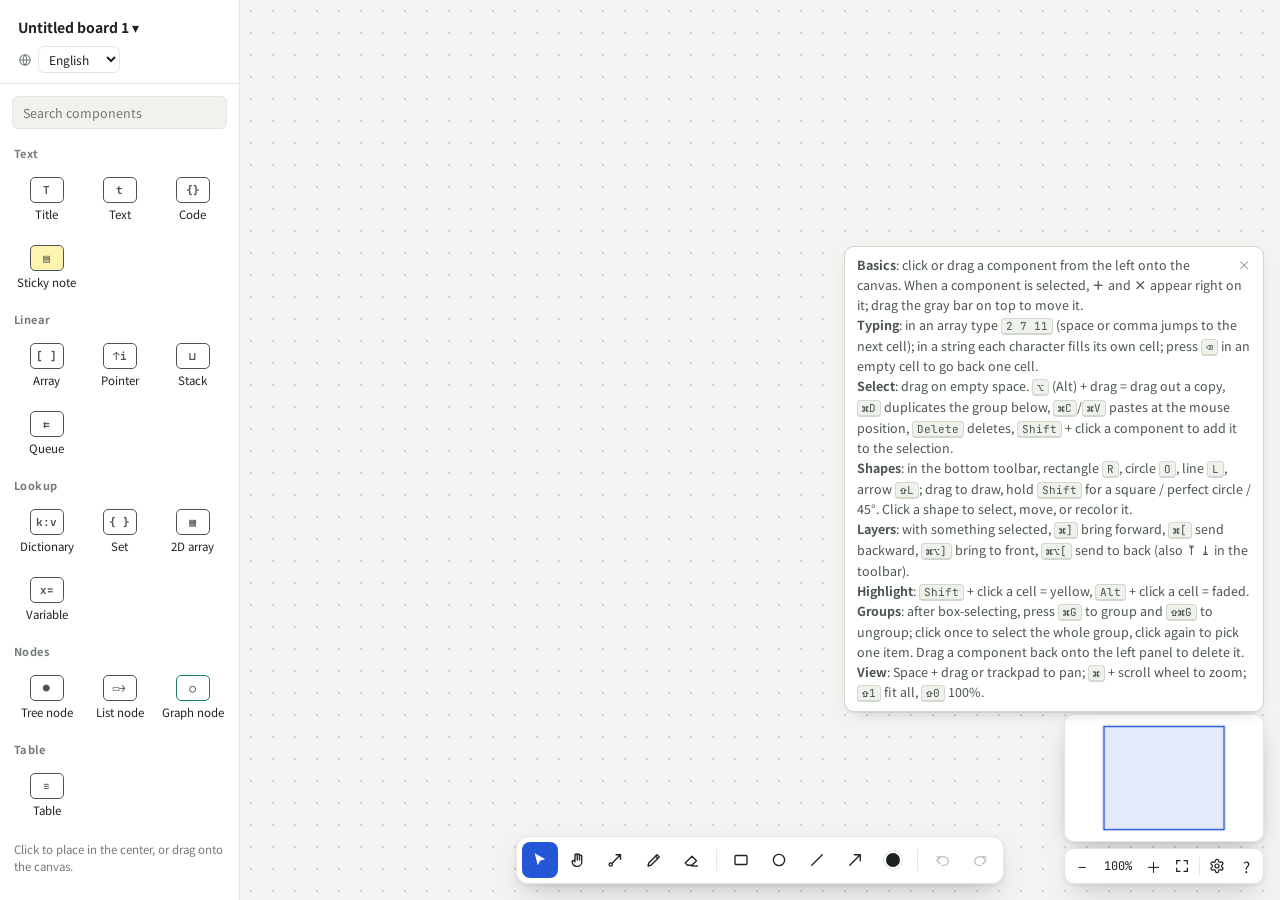
==== commit f8608f3c: "Add name position, drag-to-palette delete, and grouping Name position: components with a name (array" ====
--- a/public/index.html
+++ b/public/index.html
@@ -68,6 +68,12 @@
 .grip{font-size:11px;color:var(--ink-3);cursor:move;padding:0 2px 3px;display:flex;gap:6px;align-items:center;font-family:var(--mono);white-space:nowrap}
 .grip .nm{color:var(--ink);font-weight:700;cursor:text;min-width:10px;outline:none;border-radius:3px;padding:0 2px}
 .grip .nm:focus{background:var(--surface);box-shadow:0 0 0 1px var(--line)}
+.it[data-lp="bottom"]{display:flex;flex-direction:column-reverse}
+.it[data-lp="left"]{display:flex;align-items:center}
+.it[data-lp="right"]{display:flex;flex-direction:row-reverse;align-items:center}
+.it[data-lp="bottom"]>.grip{padding:3px 2px 0}
+.it[data-lp="left"]>.grip{padding:0 6px 0 2px}
+.it[data-lp="right"]>.grip{padding:0 2px 0 6px}
 [contenteditable]{outline:none;cursor:text}
 [contenteditable]:focus{box-shadow:inset 0 0 0 2px var(--marker)}
 .txt{min-width:120px;max-width:640px;padding:6px 8px;border:1px dashed transparent;border-radius:6px;white-space:pre-wrap;line-height:1.55}
@@ -212,6 +218,8 @@
 .app{display:flex;height:100%}
 .sr{position:absolute;left:-9999px}
 .palette{width:240px;flex:none;background:var(--panel);border-right:1px solid var(--panel-line);display:flex;flex-direction:column;padding:0;gap:0;overflow:hidden}
+.palette.trash{position:relative}
+.palette.trash::after{content:attr(data-trash);position:absolute;inset:0;display:grid;place-items:center;background:color-mix(in oklab,var(--red) 16%,var(--panel));box-shadow:inset 0 0 0 2px var(--red);color:var(--red);font-weight:700;font-size:15px;pointer-events:none;z-index:5}
 .phead{padding:12px 12px 10px;border-bottom:1px solid var(--panel-line);display:flex;flex-direction:column;gap:4px}
 .boardbtn{border:0;background:none;text-align:left;font-weight:700;font-size:14px;color:var(--ui-text);padding:5px 6px;border-radius:6px;cursor:pointer;max-width:100%;overflow:hidden;text-overflow:ellipsis;white-space:nowrap}
 .boardbtn:hover{background:var(--hover)}
@@ -294,6 +302,7 @@
 </head>
 <body>
 
+<script>/* 風格：先套上存好的淺色／深色，免得畫面先閃一下系統的顏色 */try{var t=localStorage.getItem('drycanvas-theme');if(t==='light'||t==='dark')document.documentElement.dataset.theme=t;}catch(e){}</script>
 
 <div class="app">
   <aside class="palette" id="palette" aria-label="元件">
@@ -348,6 +357,7 @@
       <b>形狀</b>：下方工具列的矩形 <kbd>R</kbd>、圓形 <kbd>O</kbd>、直線 <kbd>L</kbd>、箭頭 <kbd>⇧L</kbd>，拖曳畫出來，按住 <kbd>Shift</kbd> 畫正方形／正圓／45 度。點一下形狀就能選取、拖動、換顏色。<br>
       <b>圖層</b>：選取後 <kbd>⌘]</kbd> 往上一層、<kbd>⌘[</kbd> 往下一層、<kbd>⌘⌥]</kbd> 最上層、<kbd>⌘⌥[</kbd> 最下層（工具列也有 ⤒ ⤓）。<br>
       <b>標記</b>：<kbd>Shift</kbd>＋點格子＝標黃，<kbd>Alt</kbd>＋點格子＝變淡。<br>
+      <b>群組</b>：框選後按 <kbd>⌘G</kbd> 群組、<kbd>⇧⌘G</kbd> 取消群組；點一下選整組，再點一下才是單選。把元件拖回左邊的元件列就會刪除。<br>
       <b>畫面</b>：空白鍵＋拖曳或觸控板移動；<kbd>⌘</kbd>＋滾輪縮放；<kbd>⇧1</kbd> 全部看得到、<kbd>⇧0</kbd> 100%。
     </div>
   </div>
@@ -355,7 +365,7 @@
 <script>
 (function(){
 /* ---------- 多國語系 ---------- */
-var I18N={"zh-CN":{"__help__":"<button type=\"button\" id=\"helpX\" aria-label=\"关闭说明\">×</button>\n      <b>基本</b>：在左侧点一下或拖动组件到画布。选中组件后，<b>＋</b> 和 <b>×</b> 会直接出现在组件上；拖动上方灰色栏可以移动。<br>\n      <b>输入</b>：数组输入 <kbd>2 7 11</kbd>（空格或逗号跳到下一格）；字符串每输入一个字自动跳一格；空格子按 <kbd>⌫</kbd> 回到上一格。<br>\n      <b>框选</b>：在空白处拖动。<kbd>⌥</kbd>（Alt）＋拖动＝拖出一份副本、<kbd>⌘D</kbd> 整组复制到下面、<kbd>⌘C</kbd>/<kbd>⌘V</kbd> 粘贴到鼠标位置、<kbd>Delete</kbd> 删除、<kbd>Shift</kbd>＋点组件加选。<br>\n      <b>形状</b>：下方工具栏的矩形 <kbd>R</kbd>、圆形 <kbd>O</kbd>、直线 <kbd>L</kbd>、箭头 <kbd>⇧L</kbd>，拖动画出来，按住 <kbd>Shift</kbd> 画正方形／正圆／45 度。点一下形状就能选中、拖动、换颜色。<br>\n      <b>图层</b>：选中后 <kbd>⌘]</kbd> 上移一层、<kbd>⌘[</kbd> 下移一层、<kbd>⌘⌥]</kbd> 置于顶层、<kbd>⌘⌥[</kbd> 置于底层（工具栏也有 ⤒ ⤓）。<br>\n      <b>标记</b>：<kbd>Shift</kbd>＋点格子＝标黄，<kbd>Alt</kbd>＋点格子＝变淡。<br>\n      <b>画布</b>：空格键＋拖动或触控板移动；<kbd>⌘</kbd>＋滚轮缩放；<kbd>⇧1</kbd> 显示全部、<kbd>⇧0</kbd> 100%。","手動跑題白板":"手动跑题白板","瀏覽器空間滿了，這次沒有存到。可以刪掉幾個舊白板，或用匯出備份。":"浏览器存储空间已满，这次没有保存成功。可以删掉几个旧白板，或者先导出备份。","欄 1":"列 1","欄 2":"列 2","欄 3":"列 3","名稱":"名称","刪除":"删除","加一格":"加一格","（空的）":"（空）","標題":"标题","程式碼":"代码","文字":"文本","便利貼":"便利贴","字串":"字符串","陣列":"数组","堆疊":"栈","↓ 頂端":"↓ 栈顶","＋ 推入":"＋ 入栈","佇列":"队列","前端":"队头","尾端":"队尾","＋ 加入":"＋ 入队","字典":"字典","刪除這筆":"删除这条","集合":"集合","二維陣列":"二维数组","欄":"列","列":"行","刪除第 {n} 欄":"删除第 {n} 列","刪除第 {n} 列":"删除第 {n} 行","加一欄":"加一列","加一列":"加一行","＋ 列":"＋ 行","值":"值","加左子節點":"加左子节点","加右子節點":"加右子节点","接下一個":"接下一个","加一個相鄰節點":"加一个相邻节点","表格":"表格","刪除這一欄":"删除这一列","刪除這一列":"删除这一行","＋ 新增一列":"＋ 新增一行","移到最上層":"置于顶层","移到最下層":"置于底层","往上一層":"上移一层","往下一層":"下移一层","已經有左子節點了":"已经有左子节点了","已經有右子節點了":"已经有右子节点了","已複製一份，改有變的地方就好":"已复制一份，只改有变化的地方就行","填充":"填充","不填":"无填充","清除底色":"清除底色","底色":"底色","→ 有箭頭":"→ 有箭头","— 沒箭頭":"— 无箭头","反轉":"反转","已選 {n} 個":"已选 {n} 个","邊框":"边框","線條":"线条","線條顏色":"线条颜色","移到最上層（":"置于顶层（","移到最下層（":"置于底层（","刪除（":"删除（","大標題":"大标题","一般":"普通","箭頭朝":"箭头朝","上":"上","右":"右","下":"下","左":"左","（按 R 旋轉）\">":"（按 R 旋转）\">","顏色":"颜色","這格":"这格","第 {n} 格":"第 {n} 格","全部格子":"全部格子","整理這棵樹":"整理这棵树","加一個指標。":"加一个指针。","＋點格子＝標黃，":"＋点格子＝标黄，","＋點格子＝變淡":"＋点格子＝变淡","＋指標":"＋指针","清除標記":"清除标记","；往上一層":"；上移一层","；往下一層":"；下移一层","複製一份（":"复制一份（","複製一份":"复制一份","從這裡拉一條線":"从这里拉一条线","連線":"连线","點另一個元件，連過去":"点另一个组件，连过去","已複製一份放在下面":"已复制一份放在下面","已複製 {n} 個，按 ⌘V 貼上":"已复制 {n} 个，按 ⌘V 粘贴","已複製一份":"已复制一份","先點起點，再點終點":"先点起点，再点终点","題目：":"题目：","步":"步","說明":"说明","起點":"起点","20. 有效的括號":"20. 有效的括号","讀到":"读到","決定":"决定","堆疊放：還沒關的左括號\n右括號：只跟頂端比":"栈里放：还没闭合的左括号\n右括号：只跟栈顶比","在 seen 裡？":"在 seen 里？","否":"否","二元樹：root = [3,9,20,null,null,15,7]":"二叉树：root = [3,9,20,null,null,15,7]","鏈結串列：head = [1,2,3,4,5]":"链表：head = [1,2,3,4,5]","DP：dp[i][j] 代表…":"DP：dp[i][j] 表示…","狀態：\n轉移：dp[i][j] = \n起點：\n答案在哪一格：":"状态：\n转移：dp[i][j] = \n起点：\n答案在哪一格：","圖：從 A 出發":"图：从 A 出发","白板":"白板","未命名白板 {n}":"未命名白板 {n}","已開一個「{name}」的白板":"已新建“{name}”白板","已開一個新白板":"已新建一个白板","剛剛":"刚刚","{n} 分鐘前":"{n} 分钟前","今天 {t}":"今天 {t}","我的白板":"我的白板","關閉":"关闭","＋ 空白白板":"＋ 空白白板","或":"或","題號或題名":"题号或题目名","輸入題號或題名，例：":"输入题号或题目名，例如：","＋ 這一題的白板":"＋ 这道题的白板","搜尋白板":"搜索白板","搜尋已存的白板":"搜索已保存的白板","題目 #{n}":"题目 #{n}","空白":"空白","{n} 個元件":"{n} 个组件","目前這個":"当前","開啟":"打开","改名":"重命名","複製":"复制","找不到符合的白板。":"没有找到匹配的白板。","還沒有存任何白板。":"还没有保存任何白板。","找不到這一題，請輸入題號（例：20）或完整題名。":"找不到这道题，请输入题号（例如：20）或完整题目名。","新名稱":"新名称","{name}（複製）":"{name}（副本）","已複製":"已复制","確定刪除？":"确定删除？","已刪除":"已删除","我的白板…":"我的白板…","＋ 新的空白白板":"＋ 新建空白白板","匯出／匯入…":"导出／导入…","清空這個白板":"清空这个白板","再按一次確定清空":"再按一次确认清空","已清空，可以按 ⌘Z 找回來":"已清空，可以按 ⌘Z 撤销","放大":"放大","縮小":"缩小","縮放到 100%":"缩放到 100%","全部看得到":"显示全部","清空畫板":"清空画板","已清空，可以按復原找回來":"已清空，可以按撤销找回来","匯出／匯入":"导出／导入","複製下面的內容存起來；要還原時，把內容貼回來按「匯入」。":"复制下面的内容保存起来；需要恢复时，把内容粘贴回来再点“导入”。","畫板內容":"画板内容","匯入":"导入","已匯入":"已导入","內容格式不對，沒有匯入":"内容格式不正确，未导入","我的第一個白板":"我的第一个白板","元件":"组件","白板選單：切換、新增、匯出、清空":"白板菜单：切换、新建、导出、清空","搜尋元件":"搜索组件","指標":"指针","變數":"变量","樹節點":"树节点","串列節點":"链表节点","圖節點":"图节点","工具":"工具","選取（V）":"选择（V）","選取":"选择","移動畫面（H，或按住空白鍵）":"移动画布（H，或按住空格键）","移動畫面":"移动画布","連線（C）":"连线（C）","畫筆（P）":"画笔（P）","畫筆":"画笔","橡皮擦（E）：按住拖過去，碰到的筆跡都會擦掉":"橡皮擦（E）：按住拖过去，碰到的笔迹都会被擦掉","擦筆跡":"擦笔迹","矩形（R）。按住 Shift 畫正方形":"矩形（R）。按住 Shift 画正方形","矩形":"矩形","圓形（O）。按住 Shift 畫正圓":"圆形（O）。按住 Shift 画正圆","圓形":"圆形","直線（L）。按住 Shift 對齊 45 度":"直线（L）。按住 Shift 对齐 45 度","直線":"直线","箭頭（⇧L）。按住 Shift 對齊 45 度":"箭头（⇧L）。按住 Shift 对齐 45 度","箭頭":"箭头","畫筆和形狀的顏色":"画笔和形状的颜色","復原（⌘Z）":"撤销（⌘Z）","復原":"撤销","重做（⇧⌘Z）":"重做（⇧⌘Z）","重做":"重做","整張畫布的預覽，點一下跳到那裡":"整张画布的预览，点一下跳到那里","縮小（⌘−）":"缩小（⌘−）","縮放選單":"缩放菜单","放大（⌘＋）":"放大（⌘＋）","全部看得到（⇧1）":"显示全部（⇧1）","操作說明":"操作说明","語言 / Language":"语言 / Language","在 LeetCode 看題目 ↗":"在 LeetCode 看题目 ↗","線性":"线性","查表":"查表","節點":"节点","點一下放到畫面中間，或直接拖到畫布上。":"点一下放到画布中间，或直接拖到画布上。","設定":"设置","陣列 index 從 {n} 開始":"数组 index 从 {n} 开始","陣列 index 改成從 {n} 開始":"数组 index 改为从 {n} 开始"},"en":{"__help__":"<button type=\"button\" id=\"helpX\" aria-label=\"Close help\">×</button>\n      <b>Basics</b>: click or drag a component from the left onto the canvas. When a component is selected, <b>＋</b> and <b>×</b> appear right on it; drag the gray bar on top to move it.<br>\n      <b>Typing</b>: in an array type <kbd>2 7 11</kbd> (space or comma jumps to the next cell); in a string each character fills its own cell; press <kbd>⌫</kbd> in an empty cell to go back one cell.<br>\n      <b>Select</b>: drag on empty space. <kbd>⌥</kbd> (Alt) + drag = drag out a copy, <kbd>⌘D</kbd> duplicates the group below, <kbd>⌘C</kbd>/<kbd>⌘V</kbd> pastes at the mouse position, <kbd>Delete</kbd> deletes, <kbd>Shift</kbd> + click a component to add it to the selection.<br>\n      <b>Shapes</b>: in the bottom toolbar, rectangle <kbd>R</kbd>, circle <kbd>O</kbd>, line <kbd>L</kbd>, arrow <kbd>⇧L</kbd>; drag to draw, hold <kbd>Shift</kbd> for a square / perfect circle / 45°. Click a shape to select, move, or recolor it.<br>\n      <b>Layers</b>: with something selected, <kbd>⌘]</kbd> bring forward, <kbd>⌘[</kbd> send backward, <kbd>⌘⌥]</kbd> bring to front, <kbd>⌘⌥[</kbd> send to back (also ⤒ ⤓ in the toolbar).<br>\n      <b>Highlight</b>: <kbd>Shift</kbd> + click a cell = yellow, <kbd>Alt</kbd> + click a cell = faded.<br>\n      <b>View</b>: Space + drag or trackpad to pan; <kbd>⌘</kbd> + scroll wheel to zoom; <kbd>⇧1</kbd> fit all, <kbd>⇧0</kbd> 100%.","手動跑題白板":"Trace-by-Hand Whiteboard","瀏覽器空間滿了，這次沒有存到。可以刪掉幾個舊白板，或用匯出備份。":"Browser storage is full, so this wasn't saved. Delete some old boards or export a backup.","欄 1":"Column 1","欄 2":"Column 2","欄 3":"Column 3","名稱":"Name","刪除":"Delete","加一格":"Add a cell","（空的）":"(empty)","標題":"Title","程式碼":"Code","文字":"Text","便利貼":"Sticky note","字串":"String","陣列":"Array","堆疊":"Stack","↓ 頂端":"↓ Top","＋ 推入":"＋ Push","佇列":"Queue","前端":"Front","尾端":"Rear","＋ 加入":"＋ Add","字典":"Dictionary","刪除這筆":"Delete this entry","集合":"Set","二維陣列":"2D array","欄":"Column","列":"Row","刪除第 {n} 欄":"Delete column {n}","刪除第 {n} 列":"Delete row {n}","加一欄":"Add a column","加一列":"Add a row","＋ 列":"＋ Row","值":"Value","加左子節點":"Add left child","加右子節點":"Add right child","接下一個":"Add next node","加一個相鄰節點":"Add a neighbor node","表格":"Table","刪除這一欄":"Delete this column","刪除這一列":"Delete this row","＋ 新增一列":"＋ Add row","移到最上層":"Bring to front","移到最下層":"Send to back","往上一層":"Bring forward","往下一層":"Send backward","已經有左子節點了":"Already has a left child","已經有右子節點了":"Already has a right child","已複製一份，改有變的地方就好":"Duplicated. Just edit what changed","填充":"Fill","不填":"No fill","清除底色":"Clear background","底色":"Background","→ 有箭頭":"→ With arrow","— 沒箭頭":"— No arrow","反轉":"Reverse","已選 {n} 個":"{n} selected","邊框":"Border","線條":"Line","線條顏色":"Line color","移到最上層（":"Bring to front (","移到最下層（":"Send to back (","刪除（":"Delete (","大標題":"Heading","一般":"Normal","箭頭朝":"Arrow points","上":"Up","右":"Right","下":"Down","左":"Left","（按 R 旋轉）\">":" (press R to rotate)\">","顏色":"Color","這格":"This cell","第 {n} 格":"Cell {n}","全部格子":"All cells","整理這棵樹":"Tidy up this tree","加一個指標。":"Add a pointer.","＋點格子＝標黃，":"＋click a cell = yellow, ","＋點格子＝變淡":"＋click a cell = faded","＋指標":"＋Pointer","清除標記":"Clear highlights","；往上一層":"; bring forward","；往下一層":"; send backward","複製一份（":"Duplicate (","複製一份":"Duplicate","從這裡拉一條線":"Drag a line from here","連線":"Connect","點另一個元件，連過去":"Click another component to connect","已複製一份放在下面":"Duplicated below","已複製 {n} 個，按 ⌘V 貼上":"Copied {n}, press ⌘V to paste","已複製一份":"Duplicated","先點起點，再點終點":"Click the start, then the end","題目：":"Problem: ","步":"Step","說明":"Notes","起點":"Start","20. 有效的括號":"20. Valid Parentheses","讀到":"Read","決定":"Decision","堆疊放：還沒關的左括號\n右括號：只跟頂端比":"Stack holds: unclosed open brackets\nClosing bracket: compare with top only","在 seen 裡？":"In seen?","否":"No","二元樹：root = [3,9,20,null,null,15,7]":"Binary tree: root = [3,9,20,null,null,15,7]","鏈結串列：head = [1,2,3,4,5]":"Linked list: head = [1,2,3,4,5]","DP：dp[i][j] 代表…":"DP: dp[i][j] means…","狀態：\n轉移：dp[i][j] = \n起點：\n答案在哪一格：":"State:\nTransition: dp[i][j] = \nBase case:\nAnswer is in cell:","圖：從 A 出發":"Graph: start from A","白板":"Whiteboard","未命名白板 {n}":"Untitled board {n}","已開一個「{name}」的白板":"Opened a board for \"{name}\"","已開一個新白板":"Opened a new board","剛剛":"Just now","{n} 分鐘前":"{n} min ago","今天 {t}":"Today {t}","我的白板":"My boards","關閉":"Close","＋ 空白白板":"＋ Blank board","或":"or","題號或題名":"Problem number or title","輸入題號或題名，例：":"Enter a problem number or title, e.g. ","＋ 這一題的白板":"＋ Board for this problem","搜尋白板":"Search boards","搜尋已存的白板":"Search saved boards","題目 #{n}":"Problem #{n}","空白":"Blank","{n} 個元件":"{n} components","目前這個":"Current","開啟":"Open","改名":"Rename","複製":"Duplicate","找不到符合的白板。":"No matching boards.","還沒有存任何白板。":"No saved boards yet.","找不到這一題，請輸入題號（例：20）或完整題名。":"Problem not found. Enter a number (e.g. 20) or the full title.","新名稱":"New name","{name}（複製）":"{name} (copy)","已複製":"Duplicated","確定刪除？":"Delete this board?","已刪除":"Deleted","我的白板…":"My boards…","＋ 新的空白白板":"＋ New blank board","匯出／匯入…":"Export / import…","清空這個白板":"Clear this board","再按一次確定清空":"Click again to clear","已清空，可以按 ⌘Z 找回來":"Cleared. Press ⌘Z to undo","放大":"Zoom in","縮小":"Zoom out","縮放到 100%":"Zoom to 100%","全部看得到":"Fit all","清空畫板":"Clear canvas","已清空，可以按復原找回來":"Cleared. Press undo to restore","匯出／匯入":"Export / import","複製下面的內容存起來；要還原時，把內容貼回來按「匯入」。":"Copy the content below to save it. To restore, paste it back and click \"Import\".","畫板內容":"Board content","匯入":"Import","已匯入":"Imported","內容格式不對，沒有匯入":"Invalid format, nothing imported","我的第一個白板":"My first board","元件":"Components","白板選單：切換、新增、匯出、清空":"Board menu: switch, new, export, clear","搜尋元件":"Search components","指標":"Pointer","變數":"Variable","樹節點":"Tree node","串列節點":"List node","圖節點":"Graph node","工具":"Tools","選取（V）":"Select (V)","選取":"Select","移動畫面（H，或按住空白鍵）":"Pan (H, or hold Space)","移動畫面":"Pan","連線（C）":"Connect (C)","畫筆（P）":"Pen (P)","畫筆":"Pen","橡皮擦（E）：按住拖過去，碰到的筆跡都會擦掉":"Eraser (E): drag over strokes to erase them","擦筆跡":"Eraser","矩形（R）。按住 Shift 畫正方形":"Rectangle (R). Hold Shift for a square","矩形":"Rectangle","圓形（O）。按住 Shift 畫正圓":"Circle (O). Hold Shift for a perfect circle","圓形":"Circle","直線（L）。按住 Shift 對齊 45 度":"Line (L). Hold Shift to snap to 45°","直線":"Line","箭頭（⇧L）。按住 Shift 對齊 45 度":"Arrow (⇧L). Hold Shift to snap to 45°","箭頭":"Arrow","畫筆和形狀的顏色":"Pen and shape color","復原（⌘Z）":"Undo (⌘Z)","復原":"Undo","重做（⇧⌘Z）":"Redo (⇧⌘Z)","重做":"Redo","整張畫布的預覽，點一下跳到那裡":"Canvas overview. Click to jump there","縮小（⌘−）":"Zoom out (⌘−)","縮放選單":"Zoom menu","放大（⌘＋）":"Zoom in (⌘＋)","全部看得到（⇧1）":"Fit all (⇧1)","操作說明":"Help","語言 / Language":"語言 / Language","在 LeetCode 看題目 ↗":"View on LeetCode ↗","線性":"Linear","查表":"Lookup","節點":"Nodes","點一下放到畫面中間，或直接拖到畫布上。":"Click to place in the center, or drag onto the canvas.","設定":"Settings","陣列 index 從 {n} 開始":"Array index starts at {n}","陣列 index 改成從 {n} 開始":"Array index now starts at {n}"},"ja":{"__help__":"<button type=\"button\" id=\"helpX\" aria-label=\"ヘルプを閉じる\">×</button>\n      <b>基本</b>：左のパネルからクリックまたはドラッグでキャンバスに配置。選択すると <b>＋</b> と <b>×</b> が要素の上に表示されます。上部の灰色のバーをドラッグすると移動できます。<br>\n      <b>入力</b>：配列は <kbd>2 7 11</kbd> のように入力（スペースかカンマで次のマスへ）。文字列は1文字ごとに自動で次のマスへ。空のマスで <kbd>⌫</kbd> を押すと前のマスに戻ります。<br>\n      <b>範囲選択</b>：空いている所をドラッグ。<kbd>⌥</kbd>（Alt）＋ドラッグ＝複製をドラッグ、<kbd>⌘D</kbd> でまとめて下に複製、<kbd>⌘C</kbd>/<kbd>⌘V</kbd> でマウス位置に貼り付け、<kbd>Delete</kbd> で削除、<kbd>Shift</kbd>＋クリックで選択に追加。<br>\n      <b>図形</b>：下のツールバーの四角形 <kbd>R</kbd>、円 <kbd>O</kbd>、直線 <kbd>L</kbd>、矢印 <kbd>⇧L</kbd> をドラッグで描画。<kbd>Shift</kbd> を押しながらで正方形／正円／45度。図形をクリックすると選択・移動・色の変更ができます。<br>\n      <b>レイヤー</b>：選択して <kbd>⌘]</kbd> で1つ前面へ、<kbd>⌘[</kbd> で1つ背面へ、<kbd>⌘⌥]</kbd> で最前面、<kbd>⌘⌥[</kbd> で最背面（ツールバーの ⤒ ⤓ でも可）。<br>\n      <b>マーク</b>：<kbd>Shift</kbd>＋マスをクリック＝黄色、<kbd>Alt</kbd>＋マスをクリック＝薄く表示。<br>\n      <b>表示</b>：スペース＋ドラッグまたはトラックパッドで移動。<kbd>⌘</kbd>＋スクロールでズーム。<kbd>⇧1</kbd> で全体表示、<kbd>⇧0</kbd> で 100%。","手動跑題白板":"手で追うアルゴリズムホワイトボード","瀏覽器空間滿了，這次沒有存到。可以刪掉幾個舊白板，或用匯出備份。":"ブラウザの保存容量がいっぱいで、今回は保存できませんでした。古いボードを削除するか、エクスポートでバックアップしてください。","欄 1":"列 1","欄 2":"列 2","欄 3":"列 3","名稱":"名前","刪除":"削除","加一格":"マスを追加","（空的）":"（空）","標題":"タイトル","程式碼":"コード","文字":"テキスト","便利貼":"付箋","字串":"文字列","陣列":"配列","堆疊":"スタック","↓ 頂端":"↓ トップ","＋ 推入":"＋ プッシュ","佇列":"キュー","前端":"先頭","尾端":"末尾","＋ 加入":"＋ 追加","字典":"辞書","刪除這筆":"この項目を削除","集合":"集合","二維陣列":"2次元配列","欄":"列","列":"行","刪除第 {n} 欄":"{n} 列目を削除","刪除第 {n} 列":"{n} 行目を削除","加一欄":"列を追加","加一列":"行を追加","＋ 列":"＋ 行","值":"値","加左子節點":"左の子を追加","加右子節點":"右の子を追加","接下一個":"次をつなぐ","加一個相鄰節點":"隣接ノードを追加","表格":"表","刪除這一欄":"この列を削除","刪除這一列":"この行を削除","＋ 新增一列":"＋ 行を追加","移到最上層":"最前面へ","移到最下層":"最背面へ","往上一層":"前面へ","往下一層":"背面へ","已經有左子節點了":"左の子はすでにあります","已經有右子節點了":"右の子はすでにあります","已複製一份，改有變的地方就好":"複製しました。変わった所だけ直せばOK","填充":"塗り","不填":"塗りなし","清除底色":"背景色をクリア","底色":"背景色","→ 有箭頭":"→ 矢印あり","— 沒箭頭":"— 矢印なし","反轉":"反転","已選 {n} 個":"{n} 個選択中","邊框":"枠線","線條":"線","線條顏色":"線の色","移到最上層（":"最前面へ（","移到最下層（":"最背面へ（","刪除（":"削除（","大標題":"大見出し","一般":"標準","箭頭朝":"矢印の向き","上":"上","右":"右","下":"下","左":"左","（按 R 旋轉）\">":"（R で回転）\">","顏色":"色","這格":"このマス","第 {n} 格":"{n} マス目","全部格子":"全マス","整理這棵樹":"この木を整列","加一個指標。":"ポインタを追加。","＋點格子＝標黃，":"＋マスをクリック＝黄色、","＋點格子＝變淡":"＋マスをクリック＝薄く","＋指標":"＋ポインタ","清除標記":"マークをクリア","；往上一層":"；前面へ","；往下一層":"；背面へ","複製一份（":"複製（","複製一份":"複製","從這裡拉一條線":"ここから線を引く","連線":"接続","點另一個元件，連過去":"別の要素をクリックしてつなぐ","已複製一份放在下面":"下に複製しました","已複製 {n} 個，按 ⌘V 貼上":"{n} 個コピーしました。⌘V で貼り付け","已複製一份":"複製しました","先點起點，再點終點":"始点をクリックしてから終点をクリック","題目：":"問題：","步":"ステップ","說明":"説明","起點":"始点","20. 有效的括號":"20. Valid Parentheses（有効な括弧）","讀到":"読んだ文字","決定":"判断","堆疊放：還沒關的左括號\n右括號：只跟頂端比":"スタックに入れる：まだ閉じていない開き括弧\n閉じ括弧：トップとだけ比べる","在 seen 裡？":"seen にある？","否":"いいえ","二元樹：root = [3,9,20,null,null,15,7]":"二分木：root = [3,9,20,null,null,15,7]","鏈結串列：head = [1,2,3,4,5]":"連結リスト：head = [1,2,3,4,5]","DP：dp[i][j] 代表…":"DP：dp[i][j] の意味は…","狀態：\n轉移：dp[i][j] = \n起點：\n答案在哪一格：":"状態：\n遷移：dp[i][j] = \n初期値：\n答えはどのマス：","圖：從 A 出發":"グラフ：A から出発","白板":"ホワイトボード","未命名白板 {n}":"無題のボード {n}","已開一個「{name}」的白板":"「{name}」のボードを開きました","已開一個新白板":"新しいボードを開きました","剛剛":"たった今","{n} 分鐘前":"{n} 分前","今天 {t}":"今日 {t}","我的白板":"マイボード","關閉":"閉じる","＋ 空白白板":"＋ 空のボード","或":"または","題號或題名":"問題番号または問題名","輸入題號或題名，例：":"問題番号か問題名を入力（例：","＋ 這一題的白板":"＋ この問題のボード","搜尋白板":"ボードを検索","搜尋已存的白板":"保存したボードを検索","題目 #{n}":"問題 #{n}","空白":"空","{n} 個元件":"{n} 個の要素","目前這個":"現在のボード","開啟":"開く","改名":"名前を変更","複製":"複製","找不到符合的白板。":"一致するボードが見つかりません。","還沒有存任何白板。":"保存したボードはまだありません。","找不到這一題，請輸入題號（例：20）或完整題名。":"問題が見つかりません。問題番号（例：20）か正式な問題名を入力してください。","新名稱":"新しい名前","{name}（複製）":"{name}（コピー）","已複製":"複製しました","確定刪除？":"削除しますか？","已刪除":"削除しました","我的白板…":"マイボード…","＋ 新的空白白板":"＋ 新しい空のボード","匯出／匯入…":"エクスポート／インポート…","清空這個白板":"このボードをクリア","再按一次確定清空":"もう一度押すとクリアします","已清空，可以按 ⌘Z 找回來":"クリアしました。⌘Z で元に戻せます","放大":"拡大","縮小":"縮小","縮放到 100%":"100% に戻す","全部看得到":"全体表示","清空畫板":"ボードをクリア","已清空，可以按復原找回來":"クリアしました。元に戻すで復元できます","匯出／匯入":"エクスポート／インポート","複製下面的內容存起來；要還原時，把內容貼回來按「匯入」。":"下の内容をコピーして保存してください。復元するときは内容を貼り付けて「インポート」を押します。","畫板內容":"ボードの内容","匯入":"インポート","已匯入":"インポートしました","內容格式不對，沒有匯入":"形式が正しくないため、インポートしませんでした","我的第一個白板":"はじめてのボード","元件":"要素","白板選單：切換、新增、匯出、清空":"ボードメニュー：切り替え・新規・エクスポート・クリア","搜尋元件":"要素を検索","指標":"ポインタ","變數":"変数","樹節點":"木のノード","串列節點":"リストノード","圖節點":"グラフノード","工具":"ツール","選取（V）":"選択（V）","選取":"選択","移動畫面（H，或按住空白鍵）":"画面移動（H、またはスペースを押したまま）","移動畫面":"画面移動","連線（C）":"接続（C）","畫筆（P）":"ペン（P）","畫筆":"ペン","橡皮擦（E）：按住拖過去，碰到的筆跡都會擦掉":"消しゴム（E）：ドラッグでなぞった線を消します","擦筆跡":"線を消す","矩形（R）。按住 Shift 畫正方形":"四角形（R）。Shift で正方形","矩形":"四角形","圓形（O）。按住 Shift 畫正圓":"円（O）。Shift で正円","圓形":"円","直線（L）。按住 Shift 對齊 45 度":"直線（L）。Shift で 45 度に揃える","直線":"直線","箭頭（⇧L）。按住 Shift 對齊 45 度":"矢印（⇧L）。Shift で 45 度に揃える","箭頭":"矢印","畫筆和形狀的顏色":"ペンと図形の色","復原（⌘Z）":"元に戻す（⌘Z）","復原":"元に戻す","重做（⇧⌘Z）":"やり直し（⇧⌘Z）","重做":"やり直し","整張畫布的預覽，點一下跳到那裡":"キャンバス全体のプレビュー。クリックでその場所へ移動","縮小（⌘−）":"縮小（⌘−）","縮放選單":"ズームメニュー","放大（⌘＋）":"拡大（⌘＋）","全部看得到（⇧1）":"全体表示（⇧1）","操作說明":"操作説明","語言 / Language":"言語 / Language","在 LeetCode 看題目 ↗":"LeetCode で問題を見る ↗","線性":"線形","查表":"ルックアップ","節點":"ノード","點一下放到畫面中間，或直接拖到畫布上。":"クリックで画面中央に配置、またはキャンバスへ直接ドラッグ。","設定":"設定","陣列 index 從 {n} 開始":"配列の index を {n} から始める","陣列 index 改成從 {n} 開始":"配列の index を {n} 始まりにしました"},"ko":{"__help__":"<button type=\"button\" id=\"helpX\" aria-label=\"도움말 닫기\">×</button>\n      <b>기본</b>: 왼쪽에서 요소를 클릭하거나 캔버스로 드래그하세요. 요소를 선택하면 <b>＋</b>와 <b>×</b>가 요소 위에 바로 나타나고, 위쪽 회색 막대를 드래그하면 이동할 수 있습니다.<br>\n      <b>입력</b>: 배열은 <kbd>2 7 11</kbd>처럼 입력(공백이나 쉼표로 다음 칸 이동). 문자열은 한 글자마다 자동으로 다음 칸으로 이동. 빈 칸에서 <kbd>⌫</kbd>를 누르면 이전 칸으로 돌아갑니다.<br>\n      <b>범위 선택</b>: 빈 곳에서 드래그. <kbd>⌥</kbd>(Alt)＋드래그＝복사본 끌어내기, <kbd>⌘D</kbd> 선택 전체를 아래에 복제, <kbd>⌘C</kbd>/<kbd>⌘V</kbd> 마우스 위치에 붙여넣기, <kbd>Delete</kbd> 삭제, <kbd>Shift</kbd>＋요소 클릭으로 추가 선택.<br>\n      <b>도형</b>: 아래 도구 막대의 사각형 <kbd>R</kbd>, 원 <kbd>O</kbd>, 직선 <kbd>L</kbd>, 화살표 <kbd>⇧L</kbd>를 드래그해서 그립니다. <kbd>Shift</kbd>를 누르면 정사각형/정원/45도. 도형을 클릭하면 선택, 이동, 색 변경이 가능합니다.<br>\n      <b>레이어</b>: 선택 후 <kbd>⌘]</kbd> 한 단계 앞으로, <kbd>⌘[</kbd> 한 단계 뒤로, <kbd>⌘⌥]</kbd> 맨 앞으로, <kbd>⌘⌥[</kbd> 맨 뒤로(도구 막대에도 ⤒ ⤓ 있음).<br>\n      <b>표시</b>: <kbd>Shift</kbd>＋칸 클릭＝노란색 표시, <kbd>Alt</kbd>＋칸 클릭＝흐리게.<br>\n      <b>화면</b>: 스페이스바＋드래그 또는 트랙패드로 이동, <kbd>⌘</kbd>＋스크롤로 확대/축소, <kbd>⇧1</kbd> 전체 보기, <kbd>⇧0</kbd> 100%.","手動跑題白板":"손으로 따라가는 알고리즘 화이트보드","瀏覽器空間滿了，這次沒有存到。可以刪掉幾個舊白板，或用匯出備份。":"브라우저 저장 공간이 가득 차서 이번에는 저장되지 않았습니다. 오래된 보드를 몇 개 삭제하거나 내보내기로 백업하세요.","欄 1":"열 1","欄 2":"열 2","欄 3":"열 3","名稱":"이름","刪除":"삭제","加一格":"칸 추가","（空的）":"(비어 있음)","標題":"제목","程式碼":"코드","文字":"텍스트","便利貼":"메모","字串":"문자열","陣列":"배열","堆疊":"스택","↓ 頂端":"↓ 꼭대기","＋ 推入":"＋ 푸시","佇列":"큐","前端":"앞","尾端":"뒤","＋ 加入":"＋ 추가","字典":"딕셔너리","刪除這筆":"이 항목 삭제","集合":"집합","二維陣列":"2차원 배열","欄":"열","列":"행","刪除第 {n} 欄":"{n}번째 열 삭제","刪除第 {n} 列":"{n}번째 행 삭제","加一欄":"열 추가","加一列":"행 추가","＋ 列":"＋ 행","值":"값","加左子節點":"왼쪽 자식 추가","加右子節點":"오른쪽 자식 추가","接下一個":"다음 노드 연결","加一個相鄰節點":"인접 노드 추가","表格":"표","刪除這一欄":"이 열 삭제","刪除這一列":"이 행 삭제","＋ 新增一列":"＋ 행 추가","移到最上層":"맨 앞으로","移到最下層":"맨 뒤로","往上一層":"한 단계 앞으로","往下一層":"한 단계 뒤로","已經有左子節點了":"이미 왼쪽 자식이 있습니다","已經有右子節點了":"이미 오른쪽 자식이 있습니다","已複製一份，改有變的地方就好":"복사했습니다. 바뀐 부분만 고치세요","填充":"채우기","不填":"채우지 않음","清除底色":"배경색 지우기","底色":"배경색","→ 有箭頭":"→ 화살표 있음","— 沒箭頭":"— 화살표 없음","反轉":"반전","已選 {n} 個":"{n}개 선택됨","邊框":"테두리","線條":"선","線條顏色":"선 색","移到最上層（":"맨 앞으로 (","移到最下層（":"맨 뒤로 (","刪除（":"삭제 (","大標題":"큰 제목","一般":"보통","箭頭朝":"화살표 방향","上":"위","右":"오른쪽","下":"아래","左":"왼쪽","（按 R 旋轉）\">":"(R 키로 회전)\">","顏色":"색","這格":"이 칸","第 {n} 格":"{n}번째 칸","全部格子":"모든 칸","整理這棵樹":"트리 정리","加一個指標。":"포인터 추가.","＋點格子＝標黃，":"＋칸 클릭＝노란색 표시, ","＋點格子＝變淡":"＋칸 클릭＝흐리게","＋指標":"＋포인터","清除標記":"표시 지우기","；往上一層":"; 한 단계 앞으로","；往下一層":"; 한 단계 뒤로","複製一份（":"복제 (","複製一份":"복제","從這裡拉一條線":"여기서 선 끌기","連線":"연결","點另一個元件，連過去":"다른 요소를 클릭해 연결하세요","已複製一份放在下面":"아래에 복제했습니다","已複製 {n} 個，按 ⌘V 貼上":"{n}개 복사됨, ⌘V로 붙여넣기","已複製一份":"복제했습니다","先點起點，再點終點":"시작점을 클릭한 다음 끝점을 클릭하세요","題目：":"문제: ","步":"단계","說明":"설명","起點":"시작","20. 有效的括號":"20. Valid Parentheses","讀到":"읽은 문자","決定":"판단","堆疊放：還沒關的左括號\n右括號：只跟頂端比":"스택: 아직 닫히지 않은 여는 괄호\n닫는 괄호: 꼭대기와만 비교","在 seen 裡？":"seen에 있나?","否":"아니요","二元樹：root = [3,9,20,null,null,15,7]":"이진 트리: root = [3,9,20,null,null,15,7]","鏈結串列：head = [1,2,3,4,5]":"연결 리스트: head = [1,2,3,4,5]","DP：dp[i][j] 代表…":"DP: dp[i][j]의 의미는…","狀態：\n轉移：dp[i][j] = \n起點：\n答案在哪一格：":"상태: \n전이: dp[i][j] = \n초기값: \n정답 칸: ","圖：從 A 出發":"그래프: A에서 출발","白板":"화이트보드","未命名白板 {n}":"제목 없는 보드 {n}","已開一個「{name}」的白板":"「{name}」 보드를 열었습니다","已開一個新白板":"새 보드를 열었습니다","剛剛":"방금","{n} 分鐘前":"{n}분 전","今天 {t}":"오늘 {t}","我的白板":"내 보드","關閉":"닫기","＋ 空白白板":"＋ 빈 보드","或":"또는","題號或題名":"문제 번호 또는 제목","輸入題號或題名，例：":"문제 번호나 제목 입력, 예: ","＋ 這一題的白板":"＋ 이 문제 보드","搜尋白板":"보드 검색","搜尋已存的白板":"저장된 보드 검색","題目 #{n}":"문제 #{n}","空白":"비어 있음","{n} 個元件":"요소 {n}개","目前這個":"현재 보드","開啟":"열기","改名":"이름 바꾸기","複製":"복제","找不到符合的白板。":"일치하는 보드가 없습니다.","還沒有存任何白板。":"저장된 보드가 아직 없습니다.","找不到這一題，請輸入題號（例：20）或完整題名。":"문제를 찾을 수 없습니다. 문제 번호(예: 20)나 전체 제목을 입력하세요.","新名稱":"새 이름","{name}（複製）":"{name} (사본)","已複製":"복제했습니다","確定刪除？":"삭제할까요?","已刪除":"삭제했습니다","我的白板…":"내 보드…","＋ 新的空白白板":"＋ 새 빈 보드","匯出／匯入…":"내보내기/가져오기…","清空這個白板":"이 보드 비우기","再按一次確定清空":"한 번 더 누르면 비워집니다","已清空，可以按 ⌘Z 找回來":"비웠습니다. ⌘Z로 되돌릴 수 있습니다","放大":"확대","縮小":"축소","縮放到 100%":"100%로 보기","全部看得到":"전체 보기","清空畫板":"보드 비우기","已清空，可以按復原找回來":"비웠습니다. 실행 취소로 되돌릴 수 있습니다","匯出／匯入":"내보내기/가져오기","複製下面的內容存起來；要還原時，把內容貼回來按「匯入」。":"아래 내용을 복사해 보관하세요. 복원하려면 내용을 다시 붙여넣고 「가져오기」를 누르세요.","畫板內容":"보드 내용","匯入":"가져오기","已匯入":"가져왔습니다","內容格式不對，沒有匯入":"형식이 올바르지 않아 가져오지 못했습니다","我的第一個白板":"내 첫 번째 보드","元件":"요소","白板選單：切換、新增、匯出、清空":"보드 메뉴: 전환, 새로 만들기, 내보내기, 비우기","搜尋元件":"요소 검색","指標":"포인터","變數":"변수","樹節點":"트리 노드","串列節點":"리스트 노드","圖節點":"그래프 노드","工具":"도구","選取（V）":"선택 (V)","選取":"선택","移動畫面（H，或按住空白鍵）":"화면 이동 (H 또는 스페이스바 누른 채)","移動畫面":"화면 이동","連線（C）":"연결 (C)","畫筆（P）":"펜 (P)","畫筆":"펜","橡皮擦（E）：按住拖過去，碰到的筆跡都會擦掉":"지우개 (E): 누른 채 드래그하면 닿는 필기가 지워집니다","擦筆跡":"필기 지우기","矩形（R）。按住 Shift 畫正方形":"사각형 (R). Shift를 누르면 정사각형","矩形":"사각형","圓形（O）。按住 Shift 畫正圓":"원 (O). Shift를 누르면 정원","圓形":"원","直線（L）。按住 Shift 對齊 45 度":"직선 (L). Shift를 누르면 45도 맞춤","直線":"직선","箭頭（⇧L）。按住 Shift 對齊 45 度":"화살표 (⇧L). Shift를 누르면 45도 맞춤","箭頭":"화살표","畫筆和形狀的顏色":"펜과 도형 색","復原（⌘Z）":"실행 취소 (⌘Z)","復原":"실행 취소","重做（⇧⌘Z）":"다시 실행 (⇧⌘Z)","重做":"다시 실행","整張畫布的預覽，點一下跳到那裡":"전체 캔버스 미리보기, 클릭하면 그 위치로 이동","縮小（⌘−）":"축소 (⌘−)","縮放選單":"확대/축소 메뉴","放大（⌘＋）":"확대 (⌘＋)","全部看得到（⇧1）":"전체 보기 (⇧1)","操作說明":"사용법","語言 / Language":"언어 / Language","在 LeetCode 看題目 ↗":"LeetCode에서 문제 보기 ↗","線性":"선형","查表":"조회","節點":"노드","點一下放到畫面中間，或直接拖到畫布上。":"클릭하면 화면 가운데에 놓이고, 캔버스로 바로 드래그할 수도 있습니다.","設定":"설정","陣列 index 從 {n} 開始":"배열 index {n}부터 시작","陣列 index 改成從 {n} 開始":"배열 index를 {n}부터 시작하도록 바꿨습니다"},"fr":{"__help__":"<button type=\"button\" id=\"helpX\" aria-label=\"Fermer l’aide\">×</button>\n      <b>Bases</b> : cliquez ou glissez un composant depuis la gauche vers le canevas. Une fois un composant sélectionné, <b>＋</b> et <b>×</b> apparaissent directement dessus ; glissez la barre grise du haut pour le déplacer.<br>\n      <b>Saisie</b> : dans un tableau, tapez <kbd>2 7 11</kbd> (espace ou virgule pour passer à la case suivante) ; dans une chaîne, chaque caractère passe à la case suivante ; dans une case vide, <kbd>⌫</kbd> revient à la case précédente.<br>\n      <b>Sélection</b> : glissez sur une zone vide. <kbd>⌥</kbd> (Alt) + glisser = faire glisser une copie, <kbd>⌘D</kbd> duplique le groupe en dessous, <kbd>⌘C</kbd>/<kbd>⌘V</kbd> colle à la position de la souris, <kbd>Delete</kbd> supprime, <kbd>Shift</kbd> + clic sur un composant l’ajoute à la sélection.<br>\n      <b>Formes</b> : dans la barre d’outils du bas, rectangle <kbd>R</kbd>, cercle <kbd>O</kbd>, ligne <kbd>L</kbd>, flèche <kbd>⇧L</kbd> ; glissez pour dessiner, maintenez <kbd>Shift</kbd> pour un carré / cercle parfait / 45°. Cliquez sur une forme pour la sélectionner, la déplacer ou changer sa couleur.<br>\n      <b>Calques</b> : après sélection, <kbd>⌘]</kbd> monte d’un niveau, <kbd>⌘[</kbd> descend d’un niveau, <kbd>⌘⌥]</kbd> tout au-dessus, <kbd>⌘⌥[</kbd> tout en dessous (aussi ⤒ ⤓ dans la barre d’outils).<br>\n      <b>Marquage</b> : <kbd>Shift</kbd> + clic sur une case = jaune, <kbd>Alt</kbd> + clic sur une case = estompé.<br>\n      <b>Vue</b> : barre d’espace + glisser ou pavé tactile pour se déplacer ; <kbd>⌘</kbd> + molette pour zoomer ; <kbd>⇧1</kbd> tout afficher, <kbd>⇧0</kbd> 100 %.","手動跑題白板":"Tableau blanc pour dérouler à la main","瀏覽器空間滿了，這次沒有存到。可以刪掉幾個舊白板，或用匯出備份。":"L’espace du navigateur est plein, rien n’a été enregistré. Supprimez quelques anciens tableaux blancs ou faites une sauvegarde via l’export.","欄 1":"Colonne 1","欄 2":"Colonne 2","欄 3":"Colonne 3","名稱":"Nom","刪除":"Supprimer","加一格":"Ajouter une case","（空的）":"(vide)","標題":"Titre","程式碼":"Code","文字":"Texte","便利貼":"Post-it","字串":"Chaîne","陣列":"Tableau","堆疊":"Pile","↓ 頂端":"↓ Sommet","＋ 推入":"＋ Empiler","佇列":"File","前端":"Tête","尾端":"Queue","＋ 加入":"＋ Ajouter","字典":"Dictionnaire","刪除這筆":"Supprimer cette entrée","集合":"Ensemble","二維陣列":"Tableau 2D","欄":"Colonne","列":"Ligne","刪除第 {n} 欄":"Supprimer la colonne {n}","刪除第 {n} 列":"Supprimer la ligne {n}","加一欄":"Ajouter une colonne","加一列":"Ajouter une ligne","＋ 列":"＋ Ligne","值":"Valeur","加左子節點":"Ajouter un enfant gauche","加右子節點":"Ajouter un enfant droit","接下一個":"Ajouter le suivant","加一個相鄰節點":"Ajouter un nœud voisin","表格":"Table","刪除這一欄":"Supprimer cette colonne","刪除這一列":"Supprimer cette ligne","＋ 新增一列":"＋ Nouvelle ligne","移到最上層":"Mettre au premier plan","移到最下層":"Mettre à l’arrière-plan","往上一層":"Monter d’un niveau","往下一層":"Descendre d’un niveau","已經有左子節點了":"Il y a déjà un enfant gauche","已經有右子節點了":"Il y a déjà un enfant droit","已複製一份，改有變的地方就好":"Copie créée, modifiez seulement ce qui change","填充":"Remplissage","不填":"Sans remplissage","清除底色":"Effacer le fond","底色":"Fond","→ 有箭頭":"→ Avec flèche","— 沒箭頭":"— Sans flèche","反轉":"Inverser","已選 {n} 個":"{n} sélectionné(s)","邊框":"Bordure","線條":"Trait","線條顏色":"Couleur du trait","移到最上層（":"Mettre au premier plan (","移到最下層（":"Mettre à l’arrière-plan (","刪除（":"Supprimer (","大標題":"Grand titre","一般":"Normal","箭頭朝":"Flèche vers","上":"Haut","右":"Droite","下":"Bas","左":"Gauche","（按 R 旋轉）\">":"(R pour pivoter)\">","顏色":"Couleur","這格":"Cette case","第 {n} 格":"Case {n}","全部格子":"Toutes les cases","整理這棵樹":"Réorganiser cet arbre","加一個指標。":"Ajouter un pointeur.","＋點格子＝標黃，":"＋clic sur une case = jaune, ","＋點格子＝變淡":"＋clic sur une case = estompé","＋指標":"＋Pointeur","清除標記":"Effacer les marques","；往上一層":" ; monter d’un niveau","；往下一層":" ; descendre d’un niveau","複製一份（":"Dupliquer (","複製一份":"Dupliquer","從這裡拉一條線":"Tirer un lien d’ici","連線":"Lien","點另一個元件，連過去":"Cliquez sur un autre composant pour le relier","已複製一份放在下面":"Copie placée en dessous","已複製 {n} 個，按 ⌘V 貼上":"{n} copié(s), ⌘V pour coller","已複製一份":"Copie créée","先點起點，再點終點":"Cliquez d’abord le départ, puis l’arrivée","題目：":"Problème : ","步":"Étape","說明":"Explication","起點":"Départ","20. 有效的括號":"20. Valid Parentheses","讀到":"Lu","決定":"Décision","堆疊放：還沒關的左括號\n右括號：只跟頂端比":"La pile contient : les parenthèses ouvrantes pas encore fermées\nParenthèse fermante : comparer seulement au sommet","在 seen 裡？":"Dans seen ?","否":"Non","二元樹：root = [3,9,20,null,null,15,7]":"Arbre binaire : root = [3,9,20,null,null,15,7]","鏈結串列：head = [1,2,3,4,5]":"Liste chaînée : head = [1,2,3,4,5]","DP：dp[i][j] 代表…":"DP : dp[i][j] représente…","狀態：\n轉移：dp[i][j] = \n起點：\n答案在哪一格：":"État :\nTransition : dp[i][j] = \nCas de base :\nCase de la réponse :","圖：從 A 出發":"Graphe : à partir de A","白板":"Tableau blanc","未命名白板 {n}":"Tableau blanc sans titre {n}","已開一個「{name}」的白板":"Tableau blanc « {name} » ouvert","已開一個新白板":"Nouveau tableau blanc ouvert","剛剛":"À l’instant","{n} 分鐘前":"Il y a {n} min","今天 {t}":"Aujourd’hui {t}","我的白板":"Mes tableaux blancs","關閉":"Fermer","＋ 空白白板":"＋ Tableau blanc vierge","或":"ou","題號或題名":"Numéro ou titre du problème","輸入題號或題名，例：":"Saisissez un numéro ou un titre, ex. : ","＋ 這一題的白板":"＋ Tableau blanc pour ce problème","搜尋白板":"Rechercher un tableau blanc","搜尋已存的白板":"Rechercher dans les tableaux enregistrés","題目 #{n}":"Problème #{n}","空白":"Vierge","{n} 個元件":"{n} composant(s)","目前這個":"Actuel","開啟":"Ouvrir","改名":"Renommer","複製":"Dupliquer","找不到符合的白板。":"Aucun tableau blanc ne correspond.","還沒有存任何白板。":"Aucun tableau blanc enregistré pour l’instant.","找不到這一題，請輸入題號（例：20）或完整題名。":"Problème introuvable, saisissez un numéro (ex. : 20) ou le titre complet.","新名稱":"Nouveau nom","{name}（複製）":"{name} (copie)","已複製":"Dupliqué","確定刪除？":"Confirmer la suppression ?","已刪除":"Supprimé","我的白板…":"Mes tableaux blancs…","＋ 新的空白白板":"＋ Nouveau tableau blanc vierge","匯出／匯入…":"Exporter / Importer…","清空這個白板":"Vider ce tableau blanc","再按一次確定清空":"Cliquez encore pour confirmer","已清空，可以按 ⌘Z 找回來":"Vidé, ⌘Z pour récupérer","放大":"Zoom avant","縮小":"Zoom arrière","縮放到 100%":"Zoom à 100 %","全部看得到":"Tout afficher","清空畫板":"Vider le canevas","已清空，可以按復原找回來":"Vidé, utilisez Annuler pour récupérer","匯出／匯入":"Exporter / Importer","複製下面的內容存起來；要還原時，把內容貼回來按「匯入」。":"Copiez le contenu ci-dessous pour le conserver ; pour restaurer, collez-le ici et cliquez sur « Importer ».","畫板內容":"Contenu du canevas","匯入":"Importer","已匯入":"Importé","內容格式不對，沒有匯入":"Format invalide, rien n’a été importé","我的第一個白板":"Mon premier tableau blanc","元件":"Composants","白板選單：切換、新增、匯出、清空":"Menu tableau blanc : changer, créer, exporter, vider","搜尋元件":"Rechercher un composant","指標":"Pointeur","變數":"Variable","樹節點":"Nœud d’arbre","串列節點":"Nœud de liste","圖節點":"Nœud de graphe","工具":"Outils","選取（V）":"Sélection (V)","選取":"Sélection","移動畫面（H，或按住空白鍵）":"Déplacer la vue (H, ou maintenir la barre d’espace)","移動畫面":"Déplacer la vue","連線（C）":"Lien (C)","畫筆（P）":"Crayon (P)","畫筆":"Crayon","橡皮擦（E）：按住拖過去，碰到的筆跡都會擦掉":"Gomme (E) : maintenez et glissez, les traits touchés sont effacés","擦筆跡":"Effacer les traits","矩形（R）。按住 Shift 畫正方形":"Rectangle (R). Maintenez Shift pour un carré","矩形":"Rectangle","圓形（O）。按住 Shift 畫正圓":"Cercle (O). Maintenez Shift pour un cercle parfait","圓形":"Cercle","直線（L）。按住 Shift 對齊 45 度":"Ligne (L). Maintenez Shift pour aligner à 45°","直線":"Ligne","箭頭（⇧L）。按住 Shift 對齊 45 度":"Flèche (⇧L). Maintenez Shift pour aligner à 45°","箭頭":"Flèche","畫筆和形狀的顏色":"Couleur du crayon et des formes","復原（⌘Z）":"Annuler (⌘Z)","復原":"Annuler","重做（⇧⌘Z）":"Rétablir (⇧⌘Z)","重做":"Rétablir","整張畫布的預覽，點一下跳到那裡":"Aperçu de tout le canevas, cliquez pour y aller","縮小（⌘−）":"Zoom arrière (⌘−)","縮放選單":"Menu du zoom","放大（⌘＋）":"Zoom avant (⌘＋)","全部看得到（⇧1）":"Tout afficher (⇧1)","操作說明":"Aide","語言 / Language":"Langue / Language","在 LeetCode 看題目 ↗":"Voir le problème sur LeetCode ↗","線性":"Linéaire","查表":"Recherche","節點":"Nœuds","點一下放到畫面中間，或直接拖到畫布上。":"Cliquez pour placer au centre de la vue, ou glissez directement sur le canevas.","設定":"Paramètres","陣列 index 從 {n} 開始":"Index des tableaux à partir de {n}","陣列 index 改成從 {n} 開始":"Les index des tableaux commencent maintenant à {n}"},"hi":{"__help__":"<button type=\"button\" id=\"helpX\" aria-label=\"सहायता बंद करें\">×</button>\n      <b>बेसिक</b>: बाईं ओर से किसी component पर क्लिक करें या उसे canvas पर खींचें। Component चुनने पर <b>＋</b> और <b>×</b> सीधे उसी पर दिखते हैं; ऊपर की ग्रे पट्टी खींचकर उसे move करें।<br>\n      <b>इनपुट</b>: Array में <kbd>2 7 11</kbd> टाइप करें (space या comma से अगला सेल); String में हर अक्षर अपने-आप अगले सेल में जाता है; खाली सेल में <kbd>⌫</kbd> दबाने पर पिछले सेल पर लौटें।<br>\n      <b>बॉक्स से चुनें</b>: खाली जगह पर ड्रैग करें। <kbd>⌥</kbd> (Alt) ＋ ड्रैग = कॉपी खींचें, <kbd>⌘D</kbd> पूरे समूह की कॉपी नीचे, <kbd>⌘C</kbd>/<kbd>⌘V</kbd> माउस की जगह पर पेस्ट, <kbd>Delete</kbd> हटाएं, <kbd>Shift</kbd> ＋ क्लिक से चुनाव में जोड़ें।<br>\n      <b>आकृतियाँ</b>: नीचे के टूलबार में आयत <kbd>R</kbd>, वृत्त <kbd>O</kbd>, रेखा <kbd>L</kbd>, तीर <kbd>⇧L</kbd> — ड्रैग करके बनाएं; <kbd>Shift</kbd> दबाए रखें तो वर्ग / पूरा वृत्त / 45 डिग्री। आकृति पर क्लिक करके चुनें, खिसकाएं, रंग बदलें।<br>\n      <b>लेयर</b>: चुनने के बाद <kbd>⌘]</kbd> एक लेयर ऊपर, <kbd>⌘[</kbd> एक लेयर नीचे, <kbd>⌘⌥]</kbd> सबसे ऊपर, <kbd>⌘⌥[</kbd> सबसे नीचे (टूलबार में भी ⤒ ⤓ हैं)।<br>\n      <b>मार्क करें</b>: <kbd>Shift</kbd> ＋ सेल पर क्लिक = पीला, <kbd>Alt</kbd> ＋ सेल पर क्लिक = फीका।<br>\n      <b>व्यू</b>: Space ＋ ड्रैग या ट्रैकपैड से move करें; <kbd>⌘</kbd> ＋ स्क्रॉल से Zoom; <kbd>⇧1</kbd> सब कुछ दिखाएं, <kbd>⇧0</kbd> 100%।","手動跑題白板":"हाथ से ट्रेस करने वाला व्हाइटबोर्ड","瀏覽器空間滿了，這次沒有存到。可以刪掉幾個舊白板，或用匯出備份。":"ब्राउज़र की स्टोरेज भर गई है, इस बार सेव नहीं हुआ। कुछ पुराने व्हाइटबोर्ड हटाएं या Export करके बैकअप लें।","欄 1":"कॉलम 1","欄 2":"कॉलम 2","欄 3":"कॉलम 3","名稱":"नाम","刪除":"हटाएं","加一格":"एक सेल जोड़ें","（空的）":"(खाली)","標題":"शीर्षक","程式碼":"Code","文字":"टेक्स्ट","便利貼":"स्टिकी नोट","字串":"String","陣列":"Array","堆疊":"Stack","↓ 頂端":"↓ टॉप","＋ 推入":"＋ Push","佇列":"Queue","前端":"फ्रंट","尾端":"रियर","＋ 加入":"＋ जोड़ें","字典":"Dictionary","刪除這筆":"यह एंट्री हटाएं","集合":"Set","二維陣列":"2D Array","欄":"कॉलम","列":"पंक्ति","刪除第 {n} 欄":"कॉलम {n} हटाएं","刪除第 {n} 列":"पंक्ति {n} हटाएं","加一欄":"एक कॉलम जोड़ें","加一列":"एक पंक्ति जोड़ें","＋ 列":"＋ पंक्ति","值":"मान","加左子節點":"बायां child node जोड़ें","加右子節點":"दायां child node जोड़ें","接下一個":"अगला जोड़ें","加一個相鄰節點":"एक पड़ोसी Node जोड़ें","表格":"टेबल","刪除這一欄":"यह कॉलम हटाएं","刪除這一列":"यह पंक्ति हटाएं","＋ 新增一列":"＋ नई पंक्ति","移到最上層":"सबसे ऊपर ले जाएं","移到最下層":"सबसे नीचे ले जाएं","往上一層":"एक लेयर ऊपर","往下一層":"एक लेयर नीचे","已經有左子節點了":"बायां child node पहले से है","已經有右子節點了":"दायां child node पहले से है","已複製一份，改有變的地方就好":"कॉपी बन गई, बस जो बदला है वह ठीक करें","填充":"भरें","不填":"न भरें","清除底色":"बैकग्राउंड हटाएं","底色":"बैकग्राउंड","→ 有箭頭":"→ तीर के साथ","— 沒箭頭":"— बिना तीर","反轉":"उलटें","已選 {n} 個":"{n} चुने गए","邊框":"बॉर्डर","線條":"रेखा","線條顏色":"रेखा का रंग","移到最上層（":"सबसे ऊपर ले जाएं（","移到最下層（":"सबसे नीचे ले जाएं（","刪除（":"हटाएं（","大標題":"बड़ा शीर्षक","一般":"सामान्य","箭頭朝":"तीर की दिशा","上":"ऊपर","右":"दाएं","下":"नीचे","左":"बाएं","（按 R 旋轉）\">":"（घुमाने के लिए R दबाएं）\">","顏色":"रंग","這格":"यह सेल","第 {n} 格":"सेल {n}","全部格子":"सभी सेल","整理這棵樹":"इस tree को व्यवस्थित करें","加一個指標。":"Pointer जोड़ें।","＋點格子＝標黃，":"＋सेल पर क्लिक = पीला, ","＋點格子＝變淡":"＋सेल पर क्लिक = फीका","＋指標":"＋Pointer","清除標記":"मार्क हटाएं","；往上一層":"; एक लेयर ऊपर","；往下一層":"; एक लेयर नीचे","複製一份（":"कॉपी बनाएं（","複製一份":"कॉपी बनाएं","從這裡拉一條線":"यहाँ से एक लाइन खींचें","連線":"कनेक्ट","點另一個元件，連過去":"दूसरे component पर क्लिक करके जोड़ें","已複製一份放在下面":"कॉपी नीचे रख दी गई","已複製 {n} 個，按 ⌘V 貼上":"{n} कॉपी हुए, पेस्ट करने के लिए ⌘V दबाएं","已複製一份":"कॉपी बन गई","先點起點，再點終點":"पहले शुरुआती बिंदु पर, फिर अंतिम बिंदु पर क्लिक करें","題目：":"प्रश्न: ","步":"स्टेप","說明":"विवरण","起點":"शुरुआत","20. 有效的括號":"20. Valid Parentheses","讀到":"पढ़ा","決定":"निर्णय","堆疊放：還沒關的左括號\n右括號：只跟頂端比":"Stack में: अभी तक बंद न हुए खुले ब्रैकेट\nबंद ब्रैकेट: सिर्फ टॉप से मिलाएं","在 seen 裡？":"seen में है?","否":"नहीं","二元樹：root = [3,9,20,null,null,15,7]":"Binary Tree: root = [3,9,20,null,null,15,7]","鏈結串列：head = [1,2,3,4,5]":"Linked List: head = [1,2,3,4,5]","DP：dp[i][j] 代表…":"DP: dp[i][j] का मतलब…","狀態：\n轉移：dp[i][j] = \n起點：\n答案在哪一格：":"State: \nTransition: dp[i][j] = \nBase case: \nजवाब किस सेल में: ","圖：從 A 出發":"Graph: A से शुरू","白板":"व्हाइटबोर्ड","未命名白板 {n}":"बिना नाम का व्हाइटबोर्ड {n}","已開一個「{name}」的白板":"\"{name}\" का व्हाइटबोर्ड खोला गया","已開一個新白板":"नया व्हाइटबोर्ड खोला गया","剛剛":"अभी-अभी","{n} 分鐘前":"{n} मिनट पहले","今天 {t}":"आज {t}","我的白板":"मेरे व्हाइटबोर्ड","關閉":"बंद करें","＋ 空白白板":"＋ खाली व्हाइटबोर्ड","或":"या","題號或題名":"प्रश्न नंबर या नाम","輸入題號或題名，例：":"प्रश्न नंबर या नाम डालें, जैसे: ","＋ 這一題的白板":"＋ इस प्रश्न का व्हाइटबोर्ड","搜尋白板":"व्हाइटबोर्ड खोजें","搜尋已存的白板":"सेव किए गए व्हाइटबोर्ड खोजें","題目 #{n}":"प्रश्न #{n}","空白":"खाली","{n} 個元件":"{n} components","目前這個":"मौजूदा","開啟":"खोलें","改名":"नाम बदलें","複製":"कॉपी बनाएं","找不到符合的白板。":"कोई मिलता-जुलता व्हाइटबोर्ड नहीं मिला।","還沒有存任何白板。":"अभी तक कोई व्हाइटबोर्ड सेव नहीं है।","找不到這一題，請輸入題號（例：20）或完整題名。":"यह प्रश्न नहीं मिला, प्रश्न नंबर (जैसे: 20) या पूरा नाम डालें।","新名稱":"नया नाम","{name}（複製）":"{name} (कॉपी)","已複製":"कॉपी बन गई","確定刪除？":"पक्का हटाएं?","已刪除":"हटा दिया गया","我的白板…":"मेरे व्हाइटबोर्ड…","＋ 新的空白白板":"＋ नया खाली व्हाइटबोर्ड","匯出／匯入…":"Export / Import…","清空這個白板":"यह व्हाइटबोर्ड खाली करें","再按一次確定清空":"खाली करने के लिए फिर से दबाएं","已清空，可以按 ⌘Z 找回來":"खाली कर दिया, ⌘Z से वापस ला सकते हैं","放大":"Zoom in","縮小":"Zoom out","縮放到 100%":"100% पर Zoom","全部看得到":"सब कुछ दिखाएं","清空畫板":"बोर्ड खाली करें","已清空，可以按復原找回來":"खाली कर दिया, Undo से वापस ला सकते हैं","匯出／匯入":"Export / Import","複製下面的內容存起來；要還原時，把內容貼回來按「匯入」。":"नीचे का कंटेंट कॉपी करके सेव कर लें; वापस लाने के लिए उसे यहाँ पेस्ट करके \"Import\" दबाएं।","畫板內容":"बोर्ड का कंटेंट","匯入":"Import","已匯入":"Import हो गया","內容格式不對，沒有匯入":"फ़ॉर्मेट गलत है, Import नहीं हुआ","我的第一個白板":"मेरा पहला व्हाइटबोर्ड","元件":"Components","白板選單：切換、新增、匯出、清空":"व्हाइटबोर्ड मेनू: बदलें, नया, Export, खाली करें","搜尋元件":"Component खोजें","指標":"Pointer","變數":"Variable","樹節點":"Tree Node","串列節點":"List Node","圖節點":"Graph Node","工具":"टूल","選取（V）":"चुनें (V)","選取":"चुनें","移動畫面（H，或按住空白鍵）":"व्यू खिसकाएं (H, या Space दबाए रखें)","移動畫面":"व्यू खिसकाएं","連線（C）":"कनेक्ट (C)","畫筆（P）":"पेन (P)","畫筆":"पेन","橡皮擦（E）：按住拖過去，碰到的筆跡都會擦掉":"इरेज़र (E): दबाकर ऊपर से खींचें, छूने वाली सारी लिखावट मिट जाएगी","擦筆跡":"लिखावट मिटाएं","矩形（R）。按住 Shift 畫正方形":"आयत (R)। Shift दबाकर वर्ग बनाएं","矩形":"आयत","圓形（O）。按住 Shift 畫正圓":"वृत्त (O)। Shift दबाकर पूरा वृत्त बनाएं","圓形":"वृत्त","直線（L）。按住 Shift 對齊 45 度":"रेखा (L)। Shift दबाकर 45 डिग्री पर align करें","直線":"रेखा","箭頭（⇧L）。按住 Shift 對齊 45 度":"तीर (⇧L)। Shift दबाकर 45 डिग्री पर align करें","箭頭":"तीर","畫筆和形狀的顏色":"पेन और आकृतियों का रंग","復原（⌘Z）":"पूर्ववत करें (⌘Z)","復原":"पूर्ववत करें","重做（⇧⌘Z）":"फिर से करें (⇧⌘Z)","重做":"फिर से करें","整張畫布的預覽，點一下跳到那裡":"पूरे canvas का प्रीव्यू, क्लिक करके वहाँ जाएं","縮小（⌘−）":"Zoom out (⌘−)","縮放選單":"Zoom मेनू","放大（⌘＋）":"Zoom in (⌘＋)","全部看得到（⇧1）":"सब कुछ दिखाएं (⇧1)","操作說明":"सहायता","語言 / Language":"भाषा / Language","在 LeetCode 看題目 ↗":"LeetCode पर प्रश्न देखें ↗","線性":"लीनियर","查表":"लुकअप","節點":"Node","點一下放到畫面中間，或直接拖到畫布上。":"क्लिक करके स्क्रीन के बीच में रखें, या सीधे canvas पर खींचें।","設定":"सेटिंग्स","陣列 index 從 {n} 開始":"Array index {n} से शुरू","陣列 index 改成從 {n} 開始":"Array index अब {n} से शुरू होगा"}};
+var I18N={"zh-CN":{"__help__":"<button type=\"button\" id=\"helpX\" aria-label=\"关闭说明\">×</button>\n      <b>基本</b>：在左侧点一下或拖动组件到画布。选中组件后，<b>＋</b> 和 <b>×</b> 会直接出现在组件上；拖动上方灰色栏可以移动。<br>\n      <b>输入</b>：数组输入 <kbd>2 7 11</kbd>（空格或逗号跳到下一格）；字符串每输入一个字自动跳一格；空格子按 <kbd>⌫</kbd> 回到上一格。<br>\n      <b>框选</b>：在空白处拖动。<kbd>⌥</kbd>（Alt）＋拖动＝拖出一份副本、<kbd>⌘D</kbd> 整组复制到下面、<kbd>⌘C</kbd>/<kbd>⌘V</kbd> 粘贴到鼠标位置、<kbd>Delete</kbd> 删除、<kbd>Shift</kbd>＋点组件加选。<br>\n      <b>形状</b>：下方工具栏的矩形 <kbd>R</kbd>、圆形 <kbd>O</kbd>、直线 <kbd>L</kbd>、箭头 <kbd>⇧L</kbd>，拖动画出来，按住 <kbd>Shift</kbd> 画正方形／正圆／45 度。点一下形状就能选中、拖动、换颜色。<br>\n      <b>图层</b>：选中后 <kbd>⌘]</kbd> 上移一层、<kbd>⌘[</kbd> 下移一层、<kbd>⌘⌥]</kbd> 置于顶层、<kbd>⌘⌥[</kbd> 置于底层（工具栏也有 ⤒ ⤓）。<br>\n      <b>标记</b>：<kbd>Shift</kbd>＋点格子＝标黄，<kbd>Alt</kbd>＋点格子＝变淡。<br>\n      <b>群组</b>：框选后按 <kbd>⌘G</kbd> 群组、<kbd>⇧⌘G</kbd> 取消群组；点一下选整组，再点一下才是单选。把组件拖回左边的组件栏就会删除。<br>\n<b>画布</b>：空格键＋拖动或触控板移动；<kbd>⌘</kbd>＋滚轮缩放；<kbd>⇧1</kbd> 显示全部、<kbd>⇧0</kbd> 100%。","手動跑題白板":"手动跑题白板","瀏覽器空間滿了，這次沒有存到。可以刪掉幾個舊白板，或用匯出備份。":"浏览器存储空间已满，这次没有保存成功。可以删掉几个旧白板，或者先导出备份。","欄 1":"列 1","欄 2":"列 2","欄 3":"列 3","名稱":"名称","刪除":"删除","加一格":"加一格","（空的）":"（空）","標題":"标题","程式碼":"代码","文字":"文本","便利貼":"便利贴","字串":"字符串","陣列":"数组","堆疊":"栈","↓ 頂端":"↓ 栈顶","＋ 推入":"＋ 入栈","佇列":"队列","前端":"队头","尾端":"队尾","＋ 加入":"＋ 入队","字典":"字典","刪除這筆":"删除这条","集合":"集合","二維陣列":"二维数组","欄":"列","列":"行","刪除第 {n} 欄":"删除第 {n} 列","刪除第 {n} 列":"删除第 {n} 行","加一欄":"加一列","加一列":"加一行","＋ 列":"＋ 行","值":"值","加左子節點":"加左子节点","加右子節點":"加右子节点","接下一個":"接下一个","加一個相鄰節點":"加一个相邻节点","表格":"表格","刪除這一欄":"删除这一列","刪除這一列":"删除这一行","＋ 新增一列":"＋ 新增一行","移到最上層":"置于顶层","移到最下層":"置于底层","往上一層":"上移一层","往下一層":"下移一层","已經有左子節點了":"已经有左子节点了","已經有右子節點了":"已经有右子节点了","已複製一份，改有變的地方就好":"已复制一份，只改有变化的地方就行","填充":"填充","不填":"无填充","清除底色":"清除底色","底色":"底色","→ 有箭頭":"→ 有箭头","— 沒箭頭":"— 无箭头","反轉":"反转","已選 {n} 個":"已选 {n} 个","邊框":"边框","線條":"线条","線條顏色":"线条颜色","移到最上層（":"置于顶层（","移到最下層（":"置于底层（","刪除（":"删除（","大標題":"大标题","一般":"普通","箭頭朝":"箭头朝","上":"上","右":"右","下":"下","左":"左","（按 R 旋轉）\">":"（按 R 旋转）\">","顏色":"颜色","這格":"这格","第 {n} 格":"第 {n} 格","全部格子":"全部格子","整理這棵樹":"整理这棵树","加一個指標。":"加一个指针。","＋點格子＝標黃，":"＋点格子＝标黄，","＋點格子＝變淡":"＋点格子＝变淡","＋指標":"＋指针","清除標記":"清除标记","；往上一層":"；上移一层","；往下一層":"；下移一层","複製一份（":"复制一份（","複製一份":"复制一份","從這裡拉一條線":"从这里拉一条线","連線":"连线","點另一個元件，連過去":"点另一个组件，连过去","已複製一份放在下面":"已复制一份放在下面","已複製 {n} 個，按 ⌘V 貼上":"已复制 {n} 个，按 ⌘V 粘贴","已複製一份":"已复制一份","先點起點，再點終點":"先点起点，再点终点","題目：":"题目：","步":"步","說明":"说明","起點":"起点","20. 有效的括號":"20. 有效的括号","讀到":"读到","決定":"决定","堆疊放：還沒關的左括號\n右括號：只跟頂端比":"栈里放：还没闭合的左括号\n右括号：只跟栈顶比","在 seen 裡？":"在 seen 里？","否":"否","二元樹：root = [3,9,20,null,null,15,7]":"二叉树：root = [3,9,20,null,null,15,7]","鏈結串列：head = [1,2,3,4,5]":"链表：head = [1,2,3,4,5]","DP：dp[i][j] 代表…":"DP：dp[i][j] 表示…","狀態：\n轉移：dp[i][j] = \n起點：\n答案在哪一格：":"状态：\n转移：dp[i][j] = \n起点：\n答案在哪一格：","圖：從 A 出發":"图：从 A 出发","白板":"白板","未命名白板 {n}":"未命名白板 {n}","已開一個「{name}」的白板":"已新建“{name}”白板","已開一個新白板":"已新建一个白板","剛剛":"刚刚","{n} 分鐘前":"{n} 分钟前","今天 {t}":"今天 {t}","我的白板":"我的白板","關閉":"关闭","＋ 空白白板":"＋ 空白白板","或":"或","題號或題名":"题号或题目名","輸入題號或題名，例：":"输入题号或题目名，例如：","＋ 這一題的白板":"＋ 这道题的白板","搜尋白板":"搜索白板","搜尋已存的白板":"搜索已保存的白板","題目 #{n}":"题目 #{n}","空白":"空白","{n} 個元件":"{n} 个组件","目前這個":"当前","開啟":"打开","改名":"重命名","複製":"复制","找不到符合的白板。":"没有找到匹配的白板。","還沒有存任何白板。":"还没有保存任何白板。","找不到這一題，請輸入題號（例：20）或完整題名。":"找不到这道题，请输入题号（例如：20）或完整题目名。","新名稱":"新名称","{name}（複製）":"{name}（副本）","已複製":"已复制","確定刪除？":"确定删除？","已刪除":"已删除","我的白板…":"我的白板…","＋ 新的空白白板":"＋ 新建空白白板","匯出／匯入…":"导出／导入…","清空這個白板":"清空这个白板","再按一次確定清空":"再按一次确认清空","已清空，可以按 ⌘Z 找回來":"已清空，可以按 ⌘Z 撤销","放大":"放大","縮小":"缩小","縮放到 100%":"缩放到 100%","全部看得到":"显示全部","清空畫板":"清空画板","已清空，可以按復原找回來":"已清空，可以按撤销找回来","匯出／匯入":"导出／导入","複製下面的內容存起來；要還原時，把內容貼回來按「匯入」。":"复制下面的内容保存起来；需要恢复时，把内容粘贴回来再点“导入”。","畫板內容":"画板内容","匯入":"导入","已匯入":"已导入","內容格式不對，沒有匯入":"内容格式不正确，未导入","我的第一個白板":"我的第一个白板","元件":"组件","白板選單：切換、新增、匯出、清空":"白板菜单：切换、新建、导出、清空","搜尋元件":"搜索组件","指標":"指针","變數":"变量","樹節點":"树节点","串列節點":"链表节点","圖節點":"图节点","工具":"工具","選取（V）":"选择（V）","選取":"选择","移動畫面（H，或按住空白鍵）":"移动画布（H，或按住空格键）","移動畫面":"移动画布","連線（C）":"连线（C）","畫筆（P）":"画笔（P）","畫筆":"画笔","橡皮擦（E）：按住拖過去，碰到的筆跡都會擦掉":"橡皮擦（E）：按住拖过去，碰到的笔迹都会被擦掉","擦筆跡":"擦笔迹","矩形（R）。按住 Shift 畫正方形":"矩形（R）。按住 Shift 画正方形","矩形":"矩形","圓形（O）。按住 Shift 畫正圓":"圆形（O）。按住 Shift 画正圆","圓形":"圆形","直線（L）。按住 Shift 對齊 45 度":"直线（L）。按住 Shift 对齐 45 度","直線":"直线","箭頭（⇧L）。按住 Shift 對齊 45 度":"箭头（⇧L）。按住 Shift 对齐 45 度","箭頭":"箭头","畫筆和形狀的顏色":"画笔和形状的颜色","復原（⌘Z）":"撤销（⌘Z）","復原":"撤销","重做（⇧⌘Z）":"重做（⇧⌘Z）","重做":"重做","整張畫布的預覽，點一下跳到那裡":"整张画布的预览，点一下跳到那里","縮小（⌘−）":"缩小（⌘−）","縮放選單":"缩放菜单","放大（⌘＋）":"放大（⌘＋）","全部看得到（⇧1）":"显示全部（⇧1）","操作說明":"操作说明","語言 / Language":"语言 / Language","在 LeetCode 看題目 ↗":"在 LeetCode 看题目 ↗","線性":"线性","查表":"查表","節點":"节点","點一下放到畫面中間，或直接拖到畫布上。":"点一下放到画布中间，或直接拖到画布上。","設定":"设置","陣列 index 從 {n} 開始":"数组 index 从 {n} 开始","陣列 index 改成從 {n} 開始":"数组 index 改为从 {n} 开始","風格：淺色":"主题：浅色","風格：深色":"主题：深色","風格：跟著系統":"主题：跟随系统","名稱位置：上":"名称位置：上","名稱位置：下":"名称位置：下","名稱位置：左":"名称位置：左","名稱位置：右":"名称位置：右","跟著預設":"跟随默认","名稱位置":"名称位置","放開就刪除":"松开即删除","已刪除，可以按 ⌘Z 找回來":"已删除，可以按 ⌘Z 找回来","群組（{n} 個）":"群组（{n} 个）","群組（⌘G）":"群组（⌘G）","群組":"群组","取消群組（⇧⌘G）":"取消群组（⇧⌘G）","取消群組":"取消群组","移出群組":"移出群组","已群組 {n} 個":"已群组 {n} 个","已取消群組":"已取消群组"},"en":{"__help__":"<button type=\"button\" id=\"helpX\" aria-label=\"Close help\">×</button>\n      <b>Basics</b>: click or drag a component from the left onto the canvas. When a component is selected, <b>＋</b> and <b>×</b> appear right on it; drag the gray bar on top to move it.<br>\n      <b>Typing</b>: in an array type <kbd>2 7 11</kbd> (space or comma jumps to the next cell); in a string each character fills its own cell; press <kbd>⌫</kbd> in an empty cell to go back one cell.<br>\n      <b>Select</b>: drag on empty space. <kbd>⌥</kbd> (Alt) + drag = drag out a copy, <kbd>⌘D</kbd> duplicates the group below, <kbd>⌘C</kbd>/<kbd>⌘V</kbd> pastes at the mouse position, <kbd>Delete</kbd> deletes, <kbd>Shift</kbd> + click a component to add it to the selection.<br>\n      <b>Shapes</b>: in the bottom toolbar, rectangle <kbd>R</kbd>, circle <kbd>O</kbd>, line <kbd>L</kbd>, arrow <kbd>⇧L</kbd>; drag to draw, hold <kbd>Shift</kbd> for a square / perfect circle / 45°. Click a shape to select, move, or recolor it.<br>\n      <b>Layers</b>: with something selected, <kbd>⌘]</kbd> bring forward, <kbd>⌘[</kbd> send backward, <kbd>⌘⌥]</kbd> bring to front, <kbd>⌘⌥[</kbd> send to back (also ⤒ ⤓ in the toolbar).<br>\n      <b>Highlight</b>: <kbd>Shift</kbd> + click a cell = yellow, <kbd>Alt</kbd> + click a cell = faded.<br>\n      <b>Groups</b>: after box-selecting, press <kbd>⌘G</kbd> to group and <kbd>⇧⌘G</kbd> to ungroup; click once to select the whole group, click again to pick one item. Drag a component back onto the left panel to delete it.<br>\n<b>View</b>: Space + drag or trackpad to pan; <kbd>⌘</kbd> + scroll wheel to zoom; <kbd>⇧1</kbd> fit all, <kbd>⇧0</kbd> 100%.","手動跑題白板":"Trace-by-Hand Whiteboard","瀏覽器空間滿了，這次沒有存到。可以刪掉幾個舊白板，或用匯出備份。":"Browser storage is full, so this wasn't saved. Delete some old boards or export a backup.","欄 1":"Column 1","欄 2":"Column 2","欄 3":"Column 3","名稱":"Name","刪除":"Delete","加一格":"Add a cell","（空的）":"(empty)","標題":"Title","程式碼":"Code","文字":"Text","便利貼":"Sticky note","字串":"String","陣列":"Array","堆疊":"Stack","↓ 頂端":"↓ Top","＋ 推入":"＋ Push","佇列":"Queue","前端":"Front","尾端":"Rear","＋ 加入":"＋ Add","字典":"Dictionary","刪除這筆":"Delete this entry","集合":"Set","二維陣列":"2D array","欄":"Column","列":"Row","刪除第 {n} 欄":"Delete column {n}","刪除第 {n} 列":"Delete row {n}","加一欄":"Add a column","加一列":"Add a row","＋ 列":"＋ Row","值":"Value","加左子節點":"Add left child","加右子節點":"Add right child","接下一個":"Add next node","加一個相鄰節點":"Add a neighbor node","表格":"Table","刪除這一欄":"Delete this column","刪除這一列":"Delete this row","＋ 新增一列":"＋ Add row","移到最上層":"Bring to front","移到最下層":"Send to back","往上一層":"Bring forward","往下一層":"Send backward","已經有左子節點了":"Already has a left child","已經有右子節點了":"Already has a right child","已複製一份，改有變的地方就好":"Duplicated. Just edit what changed","填充":"Fill","不填":"No fill","清除底色":"Clear background","底色":"Background","→ 有箭頭":"→ With arrow","— 沒箭頭":"— No arrow","反轉":"Reverse","已選 {n} 個":"{n} selected","邊框":"Border","線條":"Line","線條顏色":"Line color","移到最上層（":"Bring to front (","移到最下層（":"Send to back (","刪除（":"Delete (","大標題":"Heading","一般":"Normal","箭頭朝":"Arrow points","上":"Up","右":"Right","下":"Down","左":"Left","（按 R 旋轉）\">":" (press R to rotate)\">","顏色":"Color","這格":"This cell","第 {n} 格":"Cell {n}","全部格子":"All cells","整理這棵樹":"Tidy up this tree","加一個指標。":"Add a pointer.","＋點格子＝標黃，":"＋click a cell = yellow, ","＋點格子＝變淡":"＋click a cell = faded","＋指標":"＋Pointer","清除標記":"Clear highlights","；往上一層":"; bring forward","；往下一層":"; send backward","複製一份（":"Duplicate (","複製一份":"Duplicate","從這裡拉一條線":"Drag a line from here","連線":"Connect","點另一個元件，連過去":"Click another component to connect","已複製一份放在下面":"Duplicated below","已複製 {n} 個，按 ⌘V 貼上":"Copied {n}, press ⌘V to paste","已複製一份":"Duplicated","先點起點，再點終點":"Click the start, then the end","題目：":"Problem: ","步":"Step","說明":"Notes","起點":"Start","20. 有效的括號":"20. Valid Parentheses","讀到":"Read","決定":"Decision","堆疊放：還沒關的左括號\n右括號：只跟頂端比":"Stack holds: unclosed open brackets\nClosing bracket: compare with top only","在 seen 裡？":"In seen?","否":"No","二元樹：root = [3,9,20,null,null,15,7]":"Binary tree: root = [3,9,20,null,null,15,7]","鏈結串列：head = [1,2,3,4,5]":"Linked list: head = [1,2,3,4,5]","DP：dp[i][j] 代表…":"DP: dp[i][j] means…","狀態：\n轉移：dp[i][j] = \n起點：\n答案在哪一格：":"State:\nTransition: dp[i][j] = \nBase case:\nAnswer is in cell:","圖：從 A 出發":"Graph: start from A","白板":"Whiteboard","未命名白板 {n}":"Untitled board {n}","已開一個「{name}」的白板":"Opened a board for \"{name}\"","已開一個新白板":"Opened a new board","剛剛":"Just now","{n} 分鐘前":"{n} min ago","今天 {t}":"Today {t}","我的白板":"My boards","關閉":"Close","＋ 空白白板":"＋ Blank board","或":"or","題號或題名":"Problem number or title","輸入題號或題名，例：":"Enter a problem number or title, e.g. ","＋ 這一題的白板":"＋ Board for this problem","搜尋白板":"Search boards","搜尋已存的白板":"Search saved boards","題目 #{n}":"Problem #{n}","空白":"Blank","{n} 個元件":"{n} components","目前這個":"Current","開啟":"Open","改名":"Rename","複製":"Duplicate","找不到符合的白板。":"No matching boards.","還沒有存任何白板。":"No saved boards yet.","找不到這一題，請輸入題號（例：20）或完整題名。":"Problem not found. Enter a number (e.g. 20) or the full title.","新名稱":"New name","{name}（複製）":"{name} (copy)","已複製":"Duplicated","確定刪除？":"Delete this board?","已刪除":"Deleted","我的白板…":"My boards…","＋ 新的空白白板":"＋ New blank board","匯出／匯入…":"Export / import…","清空這個白板":"Clear this board","再按一次確定清空":"Click again to clear","已清空，可以按 ⌘Z 找回來":"Cleared. Press ⌘Z to undo","放大":"Zoom in","縮小":"Zoom out","縮放到 100%":"Zoom to 100%","全部看得到":"Fit all","清空畫板":"Clear canvas","已清空，可以按復原找回來":"Cleared. Press undo to restore","匯出／匯入":"Export / import","複製下面的內容存起來；要還原時，把內容貼回來按「匯入」。":"Copy the content below to save it. To restore, paste it back and click \"Import\".","畫板內容":"Board content","匯入":"Import","已匯入":"Imported","內容格式不對，沒有匯入":"Invalid format, nothing imported","我的第一個白板":"My first board","元件":"Components","白板選單：切換、新增、匯出、清空":"Board menu: switch, new, export, clear","搜尋元件":"Search components","指標":"Pointer","變數":"Variable","樹節點":"Tree node","串列節點":"List node","圖節點":"Graph node","工具":"Tools","選取（V）":"Select (V)","選取":"Select","移動畫面（H，或按住空白鍵）":"Pan (H, or hold Space)","移動畫面":"Pan","連線（C）":"Connect (C)","畫筆（P）":"Pen (P)","畫筆":"Pen","橡皮擦（E）：按住拖過去，碰到的筆跡都會擦掉":"Eraser (E): drag over strokes to erase them","擦筆跡":"Eraser","矩形（R）。按住 Shift 畫正方形":"Rectangle (R). Hold Shift for a square","矩形":"Rectangle","圓形（O）。按住 Shift 畫正圓":"Circle (O). Hold Shift for a perfect circle","圓形":"Circle","直線（L）。按住 Shift 對齊 45 度":"Line (L). Hold Shift to snap to 45°","直線":"Line","箭頭（⇧L）。按住 Shift 對齊 45 度":"Arrow (⇧L). Hold Shift to snap to 45°","箭頭":"Arrow","畫筆和形狀的顏色":"Pen and shape color","復原（⌘Z）":"Undo (⌘Z)","復原":"Undo","重做（⇧⌘Z）":"Redo (⇧⌘Z)","重做":"Redo","整張畫布的預覽，點一下跳到那裡":"Canvas overview. Click to jump there","縮小（⌘−）":"Zoom out (⌘−)","縮放選單":"Zoom menu","放大（⌘＋）":"Zoom in (⌘＋)","全部看得到（⇧1）":"Fit all (⇧1)","操作說明":"Help","語言 / Language":"語言 / Language","在 LeetCode 看題目 ↗":"View on LeetCode ↗","線性":"Linear","查表":"Lookup","節點":"Nodes","點一下放到畫面中間，或直接拖到畫布上。":"Click to place in the center, or drag onto the canvas.","設定":"Settings","陣列 index 從 {n} 開始":"Array index starts at {n}","陣列 index 改成從 {n} 開始":"Array index now starts at {n}","風格：淺色":"Theme: Light","風格：深色":"Theme: Dark","風格：跟著系統":"Theme: System","名稱位置：上":"Name position: Top","名稱位置：下":"Name position: Bottom","名稱位置：左":"Name position: Left","名稱位置：右":"Name position: Right","跟著預設":"Use default","名稱位置":"Name position","放開就刪除":"Release to delete","已刪除，可以按 ⌘Z 找回來":"Deleted. Press ⌘Z to undo","群組（{n} 個）":"Group ({n})","群組（⌘G）":"Group (⌘G)","群組":"Group","取消群組（⇧⌘G）":"Ungroup (⇧⌘G)","取消群組":"Ungroup","移出群組":"Remove from group","已群組 {n} 個":"Grouped {n} items","已取消群組":"Ungrouped"},"ja":{"__help__":"<button type=\"button\" id=\"helpX\" aria-label=\"ヘルプを閉じる\">×</button>\n      <b>基本</b>：左のパネルからクリックまたはドラッグでキャンバスに配置。選択すると <b>＋</b> と <b>×</b> が要素の上に表示されます。上部の灰色のバーをドラッグすると移動できます。<br>\n      <b>入力</b>：配列は <kbd>2 7 11</kbd> のように入力（スペースかカンマで次のマスへ）。文字列は1文字ごとに自動で次のマスへ。空のマスで <kbd>⌫</kbd> を押すと前のマスに戻ります。<br>\n      <b>範囲選択</b>：空いている所をドラッグ。<kbd>⌥</kbd>（Alt）＋ドラッグ＝複製をドラッグ、<kbd>⌘D</kbd> でまとめて下に複製、<kbd>⌘C</kbd>/<kbd>⌘V</kbd> でマウス位置に貼り付け、<kbd>Delete</kbd> で削除、<kbd>Shift</kbd>＋クリックで選択に追加。<br>\n      <b>図形</b>：下のツールバーの四角形 <kbd>R</kbd>、円 <kbd>O</kbd>、直線 <kbd>L</kbd>、矢印 <kbd>⇧L</kbd> をドラッグで描画。<kbd>Shift</kbd> を押しながらで正方形／正円／45度。図形をクリックすると選択・移動・色の変更ができます。<br>\n      <b>レイヤー</b>：選択して <kbd>⌘]</kbd> で1つ前面へ、<kbd>⌘[</kbd> で1つ背面へ、<kbd>⌘⌥]</kbd> で最前面、<kbd>⌘⌥[</kbd> で最背面（ツールバーの ⤒ ⤓ でも可）。<br>\n      <b>マーク</b>：<kbd>Shift</kbd>＋マスをクリック＝黄色、<kbd>Alt</kbd>＋マスをクリック＝薄く表示。<br>\n      <b>グループ</b>：範囲選択して <kbd>⌘G</kbd> でグループ化、<kbd>⇧⌘G</kbd> で解除。1回クリックでグループ全体、もう1回で1つだけ選択。要素を左のパネルへドラッグすると削除。<br>\n<b>表示</b>：スペース＋ドラッグまたはトラックパッドで移動。<kbd>⌘</kbd>＋スクロールでズーム。<kbd>⇧1</kbd> で全体表示、<kbd>⇧0</kbd> で 100%。","手動跑題白板":"手で追うアルゴリズムホワイトボード","瀏覽器空間滿了，這次沒有存到。可以刪掉幾個舊白板，或用匯出備份。":"ブラウザの保存容量がいっぱいで、今回は保存できませんでした。古いボードを削除するか、エクスポートでバックアップしてください。","欄 1":"列 1","欄 2":"列 2","欄 3":"列 3","名稱":"名前","刪除":"削除","加一格":"マスを追加","（空的）":"（空）","標題":"タイトル","程式碼":"コード","文字":"テキスト","便利貼":"付箋","字串":"文字列","陣列":"配列","堆疊":"スタック","↓ 頂端":"↓ トップ","＋ 推入":"＋ プッシュ","佇列":"キュー","前端":"先頭","尾端":"末尾","＋ 加入":"＋ 追加","字典":"辞書","刪除這筆":"この項目を削除","集合":"集合","二維陣列":"2次元配列","欄":"列","列":"行","刪除第 {n} 欄":"{n} 列目を削除","刪除第 {n} 列":"{n} 行目を削除","加一欄":"列を追加","加一列":"行を追加","＋ 列":"＋ 行","值":"値","加左子節點":"左の子を追加","加右子節點":"右の子を追加","接下一個":"次をつなぐ","加一個相鄰節點":"隣接ノードを追加","表格":"表","刪除這一欄":"この列を削除","刪除這一列":"この行を削除","＋ 新增一列":"＋ 行を追加","移到最上層":"最前面へ","移到最下層":"最背面へ","往上一層":"前面へ","往下一層":"背面へ","已經有左子節點了":"左の子はすでにあります","已經有右子節點了":"右の子はすでにあります","已複製一份，改有變的地方就好":"複製しました。変わった所だけ直せばOK","填充":"塗り","不填":"塗りなし","清除底色":"背景色をクリア","底色":"背景色","→ 有箭頭":"→ 矢印あり","— 沒箭頭":"— 矢印なし","反轉":"反転","已選 {n} 個":"{n} 個選択中","邊框":"枠線","線條":"線","線條顏色":"線の色","移到最上層（":"最前面へ（","移到最下層（":"最背面へ（","刪除（":"削除（","大標題":"大見出し","一般":"標準","箭頭朝":"矢印の向き","上":"上","右":"右","下":"下","左":"左","（按 R 旋轉）\">":"（R で回転）\">","顏色":"色","這格":"このマス","第 {n} 格":"{n} マス目","全部格子":"全マス","整理這棵樹":"この木を整列","加一個指標。":"ポインタを追加。","＋點格子＝標黃，":"＋マスをクリック＝黄色、","＋點格子＝變淡":"＋マスをクリック＝薄く","＋指標":"＋ポインタ","清除標記":"マークをクリア","；往上一層":"；前面へ","；往下一層":"；背面へ","複製一份（":"複製（","複製一份":"複製","從這裡拉一條線":"ここから線を引く","連線":"接続","點另一個元件，連過去":"別の要素をクリックしてつなぐ","已複製一份放在下面":"下に複製しました","已複製 {n} 個，按 ⌘V 貼上":"{n} 個コピーしました。⌘V で貼り付け","已複製一份":"複製しました","先點起點，再點終點":"始点をクリックしてから終点をクリック","題目：":"問題：","步":"ステップ","說明":"説明","起點":"始点","20. 有效的括號":"20. Valid Parentheses（有効な括弧）","讀到":"読んだ文字","決定":"判断","堆疊放：還沒關的左括號\n右括號：只跟頂端比":"スタックに入れる：まだ閉じていない開き括弧\n閉じ括弧：トップとだけ比べる","在 seen 裡？":"seen にある？","否":"いいえ","二元樹：root = [3,9,20,null,null,15,7]":"二分木：root = [3,9,20,null,null,15,7]","鏈結串列：head = [1,2,3,4,5]":"連結リスト：head = [1,2,3,4,5]","DP：dp[i][j] 代表…":"DP：dp[i][j] の意味は…","狀態：\n轉移：dp[i][j] = \n起點：\n答案在哪一格：":"状態：\n遷移：dp[i][j] = \n初期値：\n答えはどのマス：","圖：從 A 出發":"グラフ：A から出発","白板":"ホワイトボード","未命名白板 {n}":"無題のボード {n}","已開一個「{name}」的白板":"「{name}」のボードを開きました","已開一個新白板":"新しいボードを開きました","剛剛":"たった今","{n} 分鐘前":"{n} 分前","今天 {t}":"今日 {t}","我的白板":"マイボード","關閉":"閉じる","＋ 空白白板":"＋ 空のボード","或":"または","題號或題名":"問題番号または問題名","輸入題號或題名，例：":"問題番号か問題名を入力（例：","＋ 這一題的白板":"＋ この問題のボード","搜尋白板":"ボードを検索","搜尋已存的白板":"保存したボードを検索","題目 #{n}":"問題 #{n}","空白":"空","{n} 個元件":"{n} 個の要素","目前這個":"現在のボード","開啟":"開く","改名":"名前を変更","複製":"複製","找不到符合的白板。":"一致するボードが見つかりません。","還沒有存任何白板。":"保存したボードはまだありません。","找不到這一題，請輸入題號（例：20）或完整題名。":"問題が見つかりません。問題番号（例：20）か正式な問題名を入力してください。","新名稱":"新しい名前","{name}（複製）":"{name}（コピー）","已複製":"複製しました","確定刪除？":"削除しますか？","已刪除":"削除しました","我的白板…":"マイボード…","＋ 新的空白白板":"＋ 新しい空のボード","匯出／匯入…":"エクスポート／インポート…","清空這個白板":"このボードをクリア","再按一次確定清空":"もう一度押すとクリアします","已清空，可以按 ⌘Z 找回來":"クリアしました。⌘Z で元に戻せます","放大":"拡大","縮小":"縮小","縮放到 100%":"100% に戻す","全部看得到":"全体表示","清空畫板":"ボードをクリア","已清空，可以按復原找回來":"クリアしました。元に戻すで復元できます","匯出／匯入":"エクスポート／インポート","複製下面的內容存起來；要還原時，把內容貼回來按「匯入」。":"下の内容をコピーして保存してください。復元するときは内容を貼り付けて「インポート」を押します。","畫板內容":"ボードの内容","匯入":"インポート","已匯入":"インポートしました","內容格式不對，沒有匯入":"形式が正しくないため、インポートしませんでした","我的第一個白板":"はじめてのボード","元件":"要素","白板選單：切換、新增、匯出、清空":"ボードメニュー：切り替え・新規・エクスポート・クリア","搜尋元件":"要素を検索","指標":"ポインタ","變數":"変数","樹節點":"木のノード","串列節點":"リストノード","圖節點":"グラフノード","工具":"ツール","選取（V）":"選択（V）","選取":"選択","移動畫面（H，或按住空白鍵）":"画面移動（H、またはスペースを押したまま）","移動畫面":"画面移動","連線（C）":"接続（C）","畫筆（P）":"ペン（P）","畫筆":"ペン","橡皮擦（E）：按住拖過去，碰到的筆跡都會擦掉":"消しゴム（E）：ドラッグでなぞった線を消します","擦筆跡":"線を消す","矩形（R）。按住 Shift 畫正方形":"四角形（R）。Shift で正方形","矩形":"四角形","圓形（O）。按住 Shift 畫正圓":"円（O）。Shift で正円","圓形":"円","直線（L）。按住 Shift 對齊 45 度":"直線（L）。Shift で 45 度に揃える","直線":"直線","箭頭（⇧L）。按住 Shift 對齊 45 度":"矢印（⇧L）。Shift で 45 度に揃える","箭頭":"矢印","畫筆和形狀的顏色":"ペンと図形の色","復原（⌘Z）":"元に戻す（⌘Z）","復原":"元に戻す","重做（⇧⌘Z）":"やり直し（⇧⌘Z）","重做":"やり直し","整張畫布的預覽，點一下跳到那裡":"キャンバス全体のプレビュー。クリックでその場所へ移動","縮小（⌘−）":"縮小（⌘−）","縮放選單":"ズームメニュー","放大（⌘＋）":"拡大（⌘＋）","全部看得到（⇧1）":"全体表示（⇧1）","操作說明":"操作説明","語言 / Language":"言語 / Language","在 LeetCode 看題目 ↗":"LeetCode で問題を見る ↗","線性":"線形","查表":"ルックアップ","節點":"ノード","點一下放到畫面中間，或直接拖到畫布上。":"クリックで画面中央に配置、またはキャンバスへ直接ドラッグ。","設定":"設定","陣列 index 從 {n} 開始":"配列の index を {n} から始める","陣列 index 改成從 {n} 開始":"配列の index を {n} 始まりにしました","風格：淺色":"テーマ：ライト","風格：深色":"テーマ：ダーク","風格：跟著系統":"テーマ：システムに合わせる","名稱位置：上":"名前の位置：上","名稱位置：下":"名前の位置：下","名稱位置：左":"名前の位置：左","名稱位置：右":"名前の位置：右","跟著預設":"デフォルトに合わせる","名稱位置":"名前の位置","放開就刪除":"離すと削除","已刪除，可以按 ⌘Z 找回來":"削除しました。⌘Z で元に戻せます","群組（{n} 個）":"グループ（{n} 個）","群組（⌘G）":"グループ化（⌘G）","群組":"グループ化","取消群組（⇧⌘G）":"グループ解除（⇧⌘G）","取消群組":"グループ解除","移出群組":"グループから外す","已群組 {n} 個":"{n} 個をグループ化しました","已取消群組":"グループを解除しました"},"ko":{"__help__":"<button type=\"button\" id=\"helpX\" aria-label=\"도움말 닫기\">×</button>\n      <b>기본</b>: 왼쪽에서 요소를 클릭하거나 캔버스로 드래그하세요. 요소를 선택하면 <b>＋</b>와 <b>×</b>가 요소 위에 바로 나타나고, 위쪽 회색 막대를 드래그하면 이동할 수 있습니다.<br>\n      <b>입력</b>: 배열은 <kbd>2 7 11</kbd>처럼 입력(공백이나 쉼표로 다음 칸 이동). 문자열은 한 글자마다 자동으로 다음 칸으로 이동. 빈 칸에서 <kbd>⌫</kbd>를 누르면 이전 칸으로 돌아갑니다.<br>\n      <b>범위 선택</b>: 빈 곳에서 드래그. <kbd>⌥</kbd>(Alt)＋드래그＝복사본 끌어내기, <kbd>⌘D</kbd> 선택 전체를 아래에 복제, <kbd>⌘C</kbd>/<kbd>⌘V</kbd> 마우스 위치에 붙여넣기, <kbd>Delete</kbd> 삭제, <kbd>Shift</kbd>＋요소 클릭으로 추가 선택.<br>\n      <b>도형</b>: 아래 도구 막대의 사각형 <kbd>R</kbd>, 원 <kbd>O</kbd>, 직선 <kbd>L</kbd>, 화살표 <kbd>⇧L</kbd>를 드래그해서 그립니다. <kbd>Shift</kbd>를 누르면 정사각형/정원/45도. 도형을 클릭하면 선택, 이동, 색 변경이 가능합니다.<br>\n      <b>레이어</b>: 선택 후 <kbd>⌘]</kbd> 한 단계 앞으로, <kbd>⌘[</kbd> 한 단계 뒤로, <kbd>⌘⌥]</kbd> 맨 앞으로, <kbd>⌘⌥[</kbd> 맨 뒤로(도구 막대에도 ⤒ ⤓ 있음).<br>\n      <b>표시</b>: <kbd>Shift</kbd>＋칸 클릭＝노란색 표시, <kbd>Alt</kbd>＋칸 클릭＝흐리게.<br>\n      <b>그룹</b>: 영역 선택 후 <kbd>⌘G</kbd>로 그룹, <kbd>⇧⌘G</kbd>로 그룹 해제. 한 번 클릭하면 그룹 전체, 한 번 더 클릭하면 하나만 선택. 요소를 왼쪽 패널로 끌어다 놓으면 삭제.<br>\n<b>화면</b>: 스페이스바＋드래그 또는 트랙패드로 이동, <kbd>⌘</kbd>＋스크롤로 확대/축소, <kbd>⇧1</kbd> 전체 보기, <kbd>⇧0</kbd> 100%.","手動跑題白板":"손으로 따라가는 알고리즘 화이트보드","瀏覽器空間滿了，這次沒有存到。可以刪掉幾個舊白板，或用匯出備份。":"브라우저 저장 공간이 가득 차서 이번에는 저장되지 않았습니다. 오래된 보드를 몇 개 삭제하거나 내보내기로 백업하세요.","欄 1":"열 1","欄 2":"열 2","欄 3":"열 3","名稱":"이름","刪除":"삭제","加一格":"칸 추가","（空的）":"(비어 있음)","標題":"제목","程式碼":"코드","文字":"텍스트","便利貼":"메모","字串":"문자열","陣列":"배열","堆疊":"스택","↓ 頂端":"↓ 꼭대기","＋ 推入":"＋ 푸시","佇列":"큐","前端":"앞","尾端":"뒤","＋ 加入":"＋ 추가","字典":"딕셔너리","刪除這筆":"이 항목 삭제","集合":"집합","二維陣列":"2차원 배열","欄":"열","列":"행","刪除第 {n} 欄":"{n}번째 열 삭제","刪除第 {n} 列":"{n}번째 행 삭제","加一欄":"열 추가","加一列":"행 추가","＋ 列":"＋ 행","值":"값","加左子節點":"왼쪽 자식 추가","加右子節點":"오른쪽 자식 추가","接下一個":"다음 노드 연결","加一個相鄰節點":"인접 노드 추가","表格":"표","刪除這一欄":"이 열 삭제","刪除這一列":"이 행 삭제","＋ 新增一列":"＋ 행 추가","移到最上層":"맨 앞으로","移到最下層":"맨 뒤로","往上一層":"한 단계 앞으로","往下一層":"한 단계 뒤로","已經有左子節點了":"이미 왼쪽 자식이 있습니다","已經有右子節點了":"이미 오른쪽 자식이 있습니다","已複製一份，改有變的地方就好":"복사했습니다. 바뀐 부분만 고치세요","填充":"채우기","不填":"채우지 않음","清除底色":"배경색 지우기","底色":"배경색","→ 有箭頭":"→ 화살표 있음","— 沒箭頭":"— 화살표 없음","反轉":"반전","已選 {n} 個":"{n}개 선택됨","邊框":"테두리","線條":"선","線條顏色":"선 색","移到最上層（":"맨 앞으로 (","移到最下層（":"맨 뒤로 (","刪除（":"삭제 (","大標題":"큰 제목","一般":"보통","箭頭朝":"화살표 방향","上":"위","右":"오른쪽","下":"아래","左":"왼쪽","（按 R 旋轉）\">":"(R 키로 회전)\">","顏色":"색","這格":"이 칸","第 {n} 格":"{n}번째 칸","全部格子":"모든 칸","整理這棵樹":"트리 정리","加一個指標。":"포인터 추가.","＋點格子＝標黃，":"＋칸 클릭＝노란색 표시, ","＋點格子＝變淡":"＋칸 클릭＝흐리게","＋指標":"＋포인터","清除標記":"표시 지우기","；往上一層":"; 한 단계 앞으로","；往下一層":"; 한 단계 뒤로","複製一份（":"복제 (","複製一份":"복제","從這裡拉一條線":"여기서 선 끌기","連線":"연결","點另一個元件，連過去":"다른 요소를 클릭해 연결하세요","已複製一份放在下面":"아래에 복제했습니다","已複製 {n} 個，按 ⌘V 貼上":"{n}개 복사됨, ⌘V로 붙여넣기","已複製一份":"복제했습니다","先點起點，再點終點":"시작점을 클릭한 다음 끝점을 클릭하세요","題目：":"문제: ","步":"단계","說明":"설명","起點":"시작","20. 有效的括號":"20. Valid Parentheses","讀到":"읽은 문자","決定":"판단","堆疊放：還沒關的左括號\n右括號：只跟頂端比":"스택: 아직 닫히지 않은 여는 괄호\n닫는 괄호: 꼭대기와만 비교","在 seen 裡？":"seen에 있나?","否":"아니요","二元樹：root = [3,9,20,null,null,15,7]":"이진 트리: root = [3,9,20,null,null,15,7]","鏈結串列：head = [1,2,3,4,5]":"연결 리스트: head = [1,2,3,4,5]","DP：dp[i][j] 代表…":"DP: dp[i][j]의 의미는…","狀態：\n轉移：dp[i][j] = \n起點：\n答案在哪一格：":"상태: \n전이: dp[i][j] = \n초기값: \n정답 칸: ","圖：從 A 出發":"그래프: A에서 출발","白板":"화이트보드","未命名白板 {n}":"제목 없는 보드 {n}","已開一個「{name}」的白板":"「{name}」 보드를 열었습니다","已開一個新白板":"새 보드를 열었습니다","剛剛":"방금","{n} 分鐘前":"{n}분 전","今天 {t}":"오늘 {t}","我的白板":"내 보드","關閉":"닫기","＋ 空白白板":"＋ 빈 보드","或":"또는","題號或題名":"문제 번호 또는 제목","輸入題號或題名，例：":"문제 번호나 제목 입력, 예: ","＋ 這一題的白板":"＋ 이 문제 보드","搜尋白板":"보드 검색","搜尋已存的白板":"저장된 보드 검색","題目 #{n}":"문제 #{n}","空白":"비어 있음","{n} 個元件":"요소 {n}개","目前這個":"현재 보드","開啟":"열기","改名":"이름 바꾸기","複製":"복제","找不到符合的白板。":"일치하는 보드가 없습니다.","還沒有存任何白板。":"저장된 보드가 아직 없습니다.","找不到這一題，請輸入題號（例：20）或完整題名。":"문제를 찾을 수 없습니다. 문제 번호(예: 20)나 전체 제목을 입력하세요.","新名稱":"새 이름","{name}（複製）":"{name} (사본)","已複製":"복제했습니다","確定刪除？":"삭제할까요?","已刪除":"삭제했습니다","我的白板…":"내 보드…","＋ 新的空白白板":"＋ 새 빈 보드","匯出／匯入…":"내보내기/가져오기…","清空這個白板":"이 보드 비우기","再按一次確定清空":"한 번 더 누르면 비워집니다","已清空，可以按 ⌘Z 找回來":"비웠습니다. ⌘Z로 되돌릴 수 있습니다","放大":"확대","縮小":"축소","縮放到 100%":"100%로 보기","全部看得到":"전체 보기","清空畫板":"보드 비우기","已清空，可以按復原找回來":"비웠습니다. 실행 취소로 되돌릴 수 있습니다","匯出／匯入":"내보내기/가져오기","複製下面的內容存起來；要還原時，把內容貼回來按「匯入」。":"아래 내용을 복사해 보관하세요. 복원하려면 내용을 다시 붙여넣고 「가져오기」를 누르세요.","畫板內容":"보드 내용","匯入":"가져오기","已匯入":"가져왔습니다","內容格式不對，沒有匯入":"형식이 올바르지 않아 가져오지 못했습니다","我的第一個白板":"내 첫 번째 보드","元件":"요소","白板選單：切換、新增、匯出、清空":"보드 메뉴: 전환, 새로 만들기, 내보내기, 비우기","搜尋元件":"요소 검색","指標":"포인터","變數":"변수","樹節點":"트리 노드","串列節點":"리스트 노드","圖節點":"그래프 노드","工具":"도구","選取（V）":"선택 (V)","選取":"선택","移動畫面（H，或按住空白鍵）":"화면 이동 (H 또는 스페이스바 누른 채)","移動畫面":"화면 이동","連線（C）":"연결 (C)","畫筆（P）":"펜 (P)","畫筆":"펜","橡皮擦（E）：按住拖過去，碰到的筆跡都會擦掉":"지우개 (E): 누른 채 드래그하면 닿는 필기가 지워집니다","擦筆跡":"필기 지우기","矩形（R）。按住 Shift 畫正方形":"사각형 (R). Shift를 누르면 정사각형","矩形":"사각형","圓形（O）。按住 Shift 畫正圓":"원 (O). Shift를 누르면 정원","圓形":"원","直線（L）。按住 Shift 對齊 45 度":"직선 (L). Shift를 누르면 45도 맞춤","直線":"직선","箭頭（⇧L）。按住 Shift 對齊 45 度":"화살표 (⇧L). Shift를 누르면 45도 맞춤","箭頭":"화살표","畫筆和形狀的顏色":"펜과 도형 색","復原（⌘Z）":"실행 취소 (⌘Z)","復原":"실행 취소","重做（⇧⌘Z）":"다시 실행 (⇧⌘Z)","重做":"다시 실행","整張畫布的預覽，點一下跳到那裡":"전체 캔버스 미리보기, 클릭하면 그 위치로 이동","縮小（⌘−）":"축소 (⌘−)","縮放選單":"확대/축소 메뉴","放大（⌘＋）":"확대 (⌘＋)","全部看得到（⇧1）":"전체 보기 (⇧1)","操作說明":"사용법","語言 / Language":"언어 / Language","在 LeetCode 看題目 ↗":"LeetCode에서 문제 보기 ↗","線性":"선형","查表":"조회","節點":"노드","點一下放到畫面中間，或直接拖到畫布上。":"클릭하면 화면 가운데에 놓이고, 캔버스로 바로 드래그할 수도 있습니다.","設定":"설정","陣列 index 從 {n} 開始":"배열 index {n}부터 시작","陣列 index 改成從 {n} 開始":"배열 index를 {n}부터 시작하도록 바꿨습니다","風格：淺色":"테마: 라이트","風格：深色":"테마: 다크","風格：跟著系統":"테마: 시스템 설정","名稱位置：上":"이름 위치: 위","名稱位置：下":"이름 위치: 아래","名稱位置：左":"이름 위치: 왼쪽","名稱位置：右":"이름 위치: 오른쪽","跟著預設":"기본값 따르기","名稱位置":"이름 위치","放開就刪除":"놓으면 삭제","已刪除，可以按 ⌘Z 找回來":"삭제했습니다. ⌘Z로 되돌릴 수 있습니다","群組（{n} 個）":"그룹 ({n}개)","群組（⌘G）":"그룹 (⌘G)","群組":"그룹","取消群組（⇧⌘G）":"그룹 해제 (⇧⌘G)","取消群組":"그룹 해제","移出群組":"그룹에서 빼기","已群組 {n} 個":"{n}개를 그룹으로 묶었습니다","已取消群組":"그룹을 해제했습니다"},"fr":{"__help__":"<button type=\"button\" id=\"helpX\" aria-label=\"Fermer l’aide\">×</button>\n      <b>Bases</b> : cliquez ou glissez un composant depuis la gauche vers le canevas. Une fois un composant sélectionné, <b>＋</b> et <b>×</b> apparaissent directement dessus ; glissez la barre grise du haut pour le déplacer.<br>\n      <b>Saisie</b> : dans un tableau, tapez <kbd>2 7 11</kbd> (espace ou virgule pour passer à la case suivante) ; dans une chaîne, chaque caractère passe à la case suivante ; dans une case vide, <kbd>⌫</kbd> revient à la case précédente.<br>\n      <b>Sélection</b> : glissez sur une zone vide. <kbd>⌥</kbd> (Alt) + glisser = faire glisser une copie, <kbd>⌘D</kbd> duplique le groupe en dessous, <kbd>⌘C</kbd>/<kbd>⌘V</kbd> colle à la position de la souris, <kbd>Delete</kbd> supprime, <kbd>Shift</kbd> + clic sur un composant l’ajoute à la sélection.<br>\n      <b>Formes</b> : dans la barre d’outils du bas, rectangle <kbd>R</kbd>, cercle <kbd>O</kbd>, ligne <kbd>L</kbd>, flèche <kbd>⇧L</kbd> ; glissez pour dessiner, maintenez <kbd>Shift</kbd> pour un carré / cercle parfait / 45°. Cliquez sur une forme pour la sélectionner, la déplacer ou changer sa couleur.<br>\n      <b>Calques</b> : après sélection, <kbd>⌘]</kbd> monte d’un niveau, <kbd>⌘[</kbd> descend d’un niveau, <kbd>⌘⌥]</kbd> tout au-dessus, <kbd>⌘⌥[</kbd> tout en dessous (aussi ⤒ ⤓ dans la barre d’outils).<br>\n      <b>Marquage</b> : <kbd>Shift</kbd> + clic sur une case = jaune, <kbd>Alt</kbd> + clic sur une case = estompé.<br>\n      <b>Groupes</b> : après une sélection au lasso, <kbd>⌘G</kbd> pour grouper, <kbd>⇧⌘G</kbd> pour dégrouper ; un clic sélectionne tout le groupe, un second clic un seul élément. Glissez un composant vers le panneau de gauche pour le supprimer.<br>\n<b>Vue</b> : barre d’espace + glisser ou pavé tactile pour se déplacer ; <kbd>⌘</kbd> + molette pour zoomer ; <kbd>⇧1</kbd> tout afficher, <kbd>⇧0</kbd> 100 %.","手動跑題白板":"Tableau blanc pour dérouler à la main","瀏覽器空間滿了，這次沒有存到。可以刪掉幾個舊白板，或用匯出備份。":"L’espace du navigateur est plein, rien n’a été enregistré. Supprimez quelques anciens tableaux blancs ou faites une sauvegarde via l’export.","欄 1":"Colonne 1","欄 2":"Colonne 2","欄 3":"Colonne 3","名稱":"Nom","刪除":"Supprimer","加一格":"Ajouter une case","（空的）":"(vide)","標題":"Titre","程式碼":"Code","文字":"Texte","便利貼":"Post-it","字串":"Chaîne","陣列":"Tableau","堆疊":"Pile","↓ 頂端":"↓ Sommet","＋ 推入":"＋ Empiler","佇列":"File","前端":"Tête","尾端":"Queue","＋ 加入":"＋ Ajouter","字典":"Dictionnaire","刪除這筆":"Supprimer cette entrée","集合":"Ensemble","二維陣列":"Tableau 2D","欄":"Colonne","列":"Ligne","刪除第 {n} 欄":"Supprimer la colonne {n}","刪除第 {n} 列":"Supprimer la ligne {n}","加一欄":"Ajouter une colonne","加一列":"Ajouter une ligne","＋ 列":"＋ Ligne","值":"Valeur","加左子節點":"Ajouter un enfant gauche","加右子節點":"Ajouter un enfant droit","接下一個":"Ajouter le suivant","加一個相鄰節點":"Ajouter un nœud voisin","表格":"Table","刪除這一欄":"Supprimer cette colonne","刪除這一列":"Supprimer cette ligne","＋ 新增一列":"＋ Nouvelle ligne","移到最上層":"Mettre au premier plan","移到最下層":"Mettre à l’arrière-plan","往上一層":"Monter d’un niveau","往下一層":"Descendre d’un niveau","已經有左子節點了":"Il y a déjà un enfant gauche","已經有右子節點了":"Il y a déjà un enfant droit","已複製一份，改有變的地方就好":"Copie créée, modifiez seulement ce qui change","填充":"Remplissage","不填":"Sans remplissage","清除底色":"Effacer le fond","底色":"Fond","→ 有箭頭":"→ Avec flèche","— 沒箭頭":"— Sans flèche","反轉":"Inverser","已選 {n} 個":"{n} sélectionné(s)","邊框":"Bordure","線條":"Trait","線條顏色":"Couleur du trait","移到最上層（":"Mettre au premier plan (","移到最下層（":"Mettre à l’arrière-plan (","刪除（":"Supprimer (","大標題":"Grand titre","一般":"Normal","箭頭朝":"Flèche vers","上":"Haut","右":"Droite","下":"Bas","左":"Gauche","（按 R 旋轉）\">":"(R pour pivoter)\">","顏色":"Couleur","這格":"Cette case","第 {n} 格":"Case {n}","全部格子":"Toutes les cases","整理這棵樹":"Réorganiser cet arbre","加一個指標。":"Ajouter un pointeur.","＋點格子＝標黃，":"＋clic sur une case = jaune, ","＋點格子＝變淡":"＋clic sur une case = estompé","＋指標":"＋Pointeur","清除標記":"Effacer les marques","；往上一層":" ; monter d’un niveau","；往下一層":" ; descendre d’un niveau","複製一份（":"Dupliquer (","複製一份":"Dupliquer","從這裡拉一條線":"Tirer un lien d’ici","連線":"Lien","點另一個元件，連過去":"Cliquez sur un autre composant pour le relier","已複製一份放在下面":"Copie placée en dessous","已複製 {n} 個，按 ⌘V 貼上":"{n} copié(s), ⌘V pour coller","已複製一份":"Copie créée","先點起點，再點終點":"Cliquez d’abord le départ, puis l’arrivée","題目：":"Problème : ","步":"Étape","說明":"Explication","起點":"Départ","20. 有效的括號":"20. Valid Parentheses","讀到":"Lu","決定":"Décision","堆疊放：還沒關的左括號\n右括號：只跟頂端比":"La pile contient : les parenthèses ouvrantes pas encore fermées\nParenthèse fermante : comparer seulement au sommet","在 seen 裡？":"Dans seen ?","否":"Non","二元樹：root = [3,9,20,null,null,15,7]":"Arbre binaire : root = [3,9,20,null,null,15,7]","鏈結串列：head = [1,2,3,4,5]":"Liste chaînée : head = [1,2,3,4,5]","DP：dp[i][j] 代表…":"DP : dp[i][j] représente…","狀態：\n轉移：dp[i][j] = \n起點：\n答案在哪一格：":"État :\nTransition : dp[i][j] = \nCas de base :\nCase de la réponse :","圖：從 A 出發":"Graphe : à partir de A","白板":"Tableau blanc","未命名白板 {n}":"Tableau blanc sans titre {n}","已開一個「{name}」的白板":"Tableau blanc « {name} » ouvert","已開一個新白板":"Nouveau tableau blanc ouvert","剛剛":"À l’instant","{n} 分鐘前":"Il y a {n} min","今天 {t}":"Aujourd’hui {t}","我的白板":"Mes tableaux blancs","關閉":"Fermer","＋ 空白白板":"＋ Tableau blanc vierge","或":"ou","題號或題名":"Numéro ou titre du problème","輸入題號或題名，例：":"Saisissez un numéro ou un titre, ex. : ","＋ 這一題的白板":"＋ Tableau blanc pour ce problème","搜尋白板":"Rechercher un tableau blanc","搜尋已存的白板":"Rechercher dans les tableaux enregistrés","題目 #{n}":"Problème #{n}","空白":"Vierge","{n} 個元件":"{n} composant(s)","目前這個":"Actuel","開啟":"Ouvrir","改名":"Renommer","複製":"Dupliquer","找不到符合的白板。":"Aucun tableau blanc ne correspond.","還沒有存任何白板。":"Aucun tableau blanc enregistré pour l’instant.","找不到這一題，請輸入題號（例：20）或完整題名。":"Problème introuvable, saisissez un numéro (ex. : 20) ou le titre complet.","新名稱":"Nouveau nom","{name}（複製）":"{name} (copie)","已複製":"Dupliqué","確定刪除？":"Confirmer la suppression ?","已刪除":"Supprimé","我的白板…":"Mes tableaux blancs…","＋ 新的空白白板":"＋ Nouveau tableau blanc vierge","匯出／匯入…":"Exporter / Importer…","清空這個白板":"Vider ce tableau blanc","再按一次確定清空":"Cliquez encore pour confirmer","已清空，可以按 ⌘Z 找回來":"Vidé, ⌘Z pour récupérer","放大":"Zoom avant","縮小":"Zoom arrière","縮放到 100%":"Zoom à 100 %","全部看得到":"Tout afficher","清空畫板":"Vider le canevas","已清空，可以按復原找回來":"Vidé, utilisez Annuler pour récupérer","匯出／匯入":"Exporter / Importer","複製下面的內容存起來；要還原時，把內容貼回來按「匯入」。":"Copiez le contenu ci-dessous pour le conserver ; pour restaurer, collez-le ici et cliquez sur « Importer ».","畫板內容":"Contenu du canevas","匯入":"Importer","已匯入":"Importé","內容格式不對，沒有匯入":"Format invalide, rien n’a été importé","我的第一個白板":"Mon premier tableau blanc","元件":"Composants","白板選單：切換、新增、匯出、清空":"Menu tableau blanc : changer, créer, exporter, vider","搜尋元件":"Rechercher un composant","指標":"Pointeur","變數":"Variable","樹節點":"Nœud d’arbre","串列節點":"Nœud de liste","圖節點":"Nœud de graphe","工具":"Outils","選取（V）":"Sélection (V)","選取":"Sélection","移動畫面（H，或按住空白鍵）":"Déplacer la vue (H, ou maintenir la barre d’espace)","移動畫面":"Déplacer la vue","連線（C）":"Lien (C)","畫筆（P）":"Crayon (P)","畫筆":"Crayon","橡皮擦（E）：按住拖過去，碰到的筆跡都會擦掉":"Gomme (E) : maintenez et glissez, les traits touchés sont effacés","擦筆跡":"Effacer les traits","矩形（R）。按住 Shift 畫正方形":"Rectangle (R). Maintenez Shift pour un carré","矩形":"Rectangle","圓形（O）。按住 Shift 畫正圓":"Cercle (O). Maintenez Shift pour un cercle parfait","圓形":"Cercle","直線（L）。按住 Shift 對齊 45 度":"Ligne (L). Maintenez Shift pour aligner à 45°","直線":"Ligne","箭頭（⇧L）。按住 Shift 對齊 45 度":"Flèche (⇧L). Maintenez Shift pour aligner à 45°","箭頭":"Flèche","畫筆和形狀的顏色":"Couleur du crayon et des formes","復原（⌘Z）":"Annuler (⌘Z)","復原":"Annuler","重做（⇧⌘Z）":"Rétablir (⇧⌘Z)","重做":"Rétablir","整張畫布的預覽，點一下跳到那裡":"Aperçu de tout le canevas, cliquez pour y aller","縮小（⌘−）":"Zoom arrière (⌘−)","縮放選單":"Menu du zoom","放大（⌘＋）":"Zoom avant (⌘＋)","全部看得到（⇧1）":"Tout afficher (⇧1)","操作說明":"Aide","語言 / Language":"Langue / Language","在 LeetCode 看題目 ↗":"Voir le problème sur LeetCode ↗","線性":"Linéaire","查表":"Recherche","節點":"Nœuds","點一下放到畫面中間，或直接拖到畫布上。":"Cliquez pour placer au centre de la vue, ou glissez directement sur le canevas.","設定":"Paramètres","陣列 index 從 {n} 開始":"Index des tableaux à partir de {n}","陣列 index 改成從 {n} 開始":"Les index des tableaux commencent maintenant à {n}","風格：淺色":"Thème : clair","風格：深色":"Thème : sombre","風格：跟著系統":"Thème : système","名稱位置：上":"Position du nom : haut","名稱位置：下":"Position du nom : bas","名稱位置：左":"Position du nom : gauche","名稱位置：右":"Position du nom : droite","跟著預設":"Par défaut","名稱位置":"Position du nom","放開就刪除":"Relâchez pour supprimer","已刪除，可以按 ⌘Z 找回來":"Supprimé. ⌘Z pour annuler","群組（{n} 個）":"Groupe ({n})","群組（⌘G）":"Grouper (⌘G)","群組":"Grouper","取消群組（⇧⌘G）":"Dégrouper (⇧⌘G)","取消群組":"Dégrouper","移出群組":"Retirer du groupe","已群組 {n} 個":"{n} éléments groupés","已取消群組":"Dégroupé"},"hi":{"__help__":"<button type=\"button\" id=\"helpX\" aria-label=\"सहायता बंद करें\">×</button>\n      <b>बेसिक</b>: बाईं ओर से किसी component पर क्लिक करें या उसे canvas पर खींचें। Component चुनने पर <b>＋</b> और <b>×</b> सीधे उसी पर दिखते हैं; ऊपर की ग्रे पट्टी खींचकर उसे move करें।<br>\n      <b>इनपुट</b>: Array में <kbd>2 7 11</kbd> टाइप करें (space या comma से अगला सेल); String में हर अक्षर अपने-आप अगले सेल में जाता है; खाली सेल में <kbd>⌫</kbd> दबाने पर पिछले सेल पर लौटें।<br>\n      <b>बॉक्स से चुनें</b>: खाली जगह पर ड्रैग करें। <kbd>⌥</kbd> (Alt) ＋ ड्रैग = कॉपी खींचें, <kbd>⌘D</kbd> पूरे समूह की कॉपी नीचे, <kbd>⌘C</kbd>/<kbd>⌘V</kbd> माउस की जगह पर पेस्ट, <kbd>Delete</kbd> हटाएं, <kbd>Shift</kbd> ＋ क्लिक से चुनाव में जोड़ें।<br>\n      <b>आकृतियाँ</b>: नीचे के टूलबार में आयत <kbd>R</kbd>, वृत्त <kbd>O</kbd>, रेखा <kbd>L</kbd>, तीर <kbd>⇧L</kbd> — ड्रैग करके बनाएं; <kbd>Shift</kbd> दबाए रखें तो वर्ग / पूरा वृत्त / 45 डिग्री। आकृति पर क्लिक करके चुनें, खिसकाएं, रंग बदलें।<br>\n      <b>लेयर</b>: चुनने के बाद <kbd>⌘]</kbd> एक लेयर ऊपर, <kbd>⌘[</kbd> एक लेयर नीचे, <kbd>⌘⌥]</kbd> सबसे ऊपर, <kbd>⌘⌥[</kbd> सबसे नीचे (टूलबार में भी ⤒ ⤓ हैं)।<br>\n      <b>मार्क करें</b>: <kbd>Shift</kbd> ＋ सेल पर क्लिक = पीला, <kbd>Alt</kbd> ＋ सेल पर क्लिक = फीका।<br>\n      <b>समूह</b>: बॉक्स से चुनने के बाद <kbd>⌘G</kbd> से समूह बनाएं, <kbd>⇧⌘G</kbd> से समूह हटाएं; एक क्लिक से पूरा समूह, दूसरे क्लिक से एक ही आइटम चुनें। किसी component को बाईं पैनल पर खींचें तो वह हट जाएगा।<br>\n<b>व्यू</b>: Space ＋ ड्रैग या ट्रैकपैड से move करें; <kbd>⌘</kbd> ＋ स्क्रॉल से Zoom; <kbd>⇧1</kbd> सब कुछ दिखाएं, <kbd>⇧0</kbd> 100%।","手動跑題白板":"हाथ से ट्रेस करने वाला व्हाइटबोर्ड","瀏覽器空間滿了，這次沒有存到。可以刪掉幾個舊白板，或用匯出備份。":"ब्राउज़र की स्टोरेज भर गई है, इस बार सेव नहीं हुआ। कुछ पुराने व्हाइटबोर्ड हटाएं या Export करके बैकअप लें।","欄 1":"कॉलम 1","欄 2":"कॉलम 2","欄 3":"कॉलम 3","名稱":"नाम","刪除":"हटाएं","加一格":"एक सेल जोड़ें","（空的）":"(खाली)","標題":"शीर्षक","程式碼":"Code","文字":"टेक्स्ट","便利貼":"स्टिकी नोट","字串":"String","陣列":"Array","堆疊":"Stack","↓ 頂端":"↓ टॉप","＋ 推入":"＋ Push","佇列":"Queue","前端":"फ्रंट","尾端":"रियर","＋ 加入":"＋ जोड़ें","字典":"Dictionary","刪除這筆":"यह एंट्री हटाएं","集合":"Set","二維陣列":"2D Array","欄":"कॉलम","列":"पंक्ति","刪除第 {n} 欄":"कॉलम {n} हटाएं","刪除第 {n} 列":"पंक्ति {n} हटाएं","加一欄":"एक कॉलम जोड़ें","加一列":"एक पंक्ति जोड़ें","＋ 列":"＋ पंक्ति","值":"मान","加左子節點":"बायां child node जोड़ें","加右子節點":"दायां child node जोड़ें","接下一個":"अगला जोड़ें","加一個相鄰節點":"एक पड़ोसी Node जोड़ें","表格":"टेबल","刪除這一欄":"यह कॉलम हटाएं","刪除這一列":"यह पंक्ति हटाएं","＋ 新增一列":"＋ नई पंक्ति","移到最上層":"सबसे ऊपर ले जाएं","移到最下層":"सबसे नीचे ले जाएं","往上一層":"एक लेयर ऊपर","往下一層":"एक लेयर नीचे","已經有左子節點了":"बायां child node पहले से है","已經有右子節點了":"दायां child node पहले से है","已複製一份，改有變的地方就好":"कॉपी बन गई, बस जो बदला है वह ठीक करें","填充":"भरें","不填":"न भरें","清除底色":"बैकग्राउंड हटाएं","底色":"बैकग्राउंड","→ 有箭頭":"→ तीर के साथ","— 沒箭頭":"— बिना तीर","反轉":"उलटें","已選 {n} 個":"{n} चुने गए","邊框":"बॉर्डर","線條":"रेखा","線條顏色":"रेखा का रंग","移到最上層（":"सबसे ऊपर ले जाएं（","移到最下層（":"सबसे नीचे ले जाएं（","刪除（":"हटाएं（","大標題":"बड़ा शीर्षक","一般":"सामान्य","箭頭朝":"तीर की दिशा","上":"ऊपर","右":"दाएं","下":"नीचे","左":"बाएं","（按 R 旋轉）\">":"（घुमाने के लिए R दबाएं）\">","顏色":"रंग","這格":"यह सेल","第 {n} 格":"सेल {n}","全部格子":"सभी सेल","整理這棵樹":"इस tree को व्यवस्थित करें","加一個指標。":"Pointer जोड़ें।","＋點格子＝標黃，":"＋सेल पर क्लिक = पीला, ","＋點格子＝變淡":"＋सेल पर क्लिक = फीका","＋指標":"＋Pointer","清除標記":"मार्क हटाएं","；往上一層":"; एक लेयर ऊपर","；往下一層":"; एक लेयर नीचे","複製一份（":"कॉपी बनाएं（","複製一份":"कॉपी बनाएं","從這裡拉一條線":"यहाँ से एक लाइन खींचें","連線":"कनेक्ट","點另一個元件，連過去":"दूसरे component पर क्लिक करके जोड़ें","已複製一份放在下面":"कॉपी नीचे रख दी गई","已複製 {n} 個，按 ⌘V 貼上":"{n} कॉपी हुए, पेस्ट करने के लिए ⌘V दबाएं","已複製一份":"कॉपी बन गई","先點起點，再點終點":"पहले शुरुआती बिंदु पर, फिर अंतिम बिंदु पर क्लिक करें","題目：":"प्रश्न: ","步":"स्टेप","說明":"विवरण","起點":"शुरुआत","20. 有效的括號":"20. Valid Parentheses","讀到":"पढ़ा","決定":"निर्णय","堆疊放：還沒關的左括號\n右括號：只跟頂端比":"Stack में: अभी तक बंद न हुए खुले ब्रैकेट\nबंद ब्रैकेट: सिर्फ टॉप से मिलाएं","在 seen 裡？":"seen में है?","否":"नहीं","二元樹：root = [3,9,20,null,null,15,7]":"Binary Tree: root = [3,9,20,null,null,15,7]","鏈結串列：head = [1,2,3,4,5]":"Linked List: head = [1,2,3,4,5]","DP：dp[i][j] 代表…":"DP: dp[i][j] का मतलब…","狀態：\n轉移：dp[i][j] = \n起點：\n答案在哪一格：":"State: \nTransition: dp[i][j] = \nBase case: \nजवाब किस सेल में: ","圖：從 A 出發":"Graph: A से शुरू","白板":"व्हाइटबोर्ड","未命名白板 {n}":"बिना नाम का व्हाइटबोर्ड {n}","已開一個「{name}」的白板":"\"{name}\" का व्हाइटबोर्ड खोला गया","已開一個新白板":"नया व्हाइटबोर्ड खोला गया","剛剛":"अभी-अभी","{n} 分鐘前":"{n} मिनट पहले","今天 {t}":"आज {t}","我的白板":"मेरे व्हाइटबोर्ड","關閉":"बंद करें","＋ 空白白板":"＋ खाली व्हाइटबोर्ड","或":"या","題號或題名":"प्रश्न नंबर या नाम","輸入題號或題名，例：":"प्रश्न नंबर या नाम डालें, जैसे: ","＋ 這一題的白板":"＋ इस प्रश्न का व्हाइटबोर्ड","搜尋白板":"व्हाइटबोर्ड खोजें","搜尋已存的白板":"सेव किए गए व्हाइटबोर्ड खोजें","題目 #{n}":"प्रश्न #{n}","空白":"खाली","{n} 個元件":"{n} components","目前這個":"मौजूदा","開啟":"खोलें","改名":"नाम बदलें","複製":"कॉपी बनाएं","找不到符合的白板。":"कोई मिलता-जुलता व्हाइटबोर्ड नहीं मिला।","還沒有存任何白板。":"अभी तक कोई व्हाइटबोर्ड सेव नहीं है।","找不到這一題，請輸入題號（例：20）或完整題名。":"यह प्रश्न नहीं मिला, प्रश्न नंबर (जैसे: 20) या पूरा नाम डालें।","新名稱":"नया नाम","{name}（複製）":"{name} (कॉपी)","已複製":"कॉपी बन गई","確定刪除？":"पक्का हटाएं?","已刪除":"हटा दिया गया","我的白板…":"मेरे व्हाइटबोर्ड…","＋ 新的空白白板":"＋ नया खाली व्हाइटबोर्ड","匯出／匯入…":"Export / Import…","清空這個白板":"यह व्हाइटबोर्ड खाली करें","再按一次確定清空":"खाली करने के लिए फिर से दबाएं","已清空，可以按 ⌘Z 找回來":"खाली कर दिया, ⌘Z से वापस ला सकते हैं","放大":"Zoom in","縮小":"Zoom out","縮放到 100%":"100% पर Zoom","全部看得到":"सब कुछ दिखाएं","清空畫板":"बोर्ड खाली करें","已清空，可以按復原找回來":"खाली कर दिया, Undo से वापस ला सकते हैं","匯出／匯入":"Export / Import","複製下面的內容存起來；要還原時，把內容貼回來按「匯入」。":"नीचे का कंटेंट कॉपी करके सेव कर लें; वापस लाने के लिए उसे यहाँ पेस्ट करके \"Import\" दबाएं।","畫板內容":"बोर्ड का कंटेंट","匯入":"Import","已匯入":"Import हो गया","內容格式不對，沒有匯入":"फ़ॉर्मेट गलत है, Import नहीं हुआ","我的第一個白板":"मेरा पहला व्हाइटबोर्ड","元件":"Components","白板選單：切換、新增、匯出、清空":"व्हाइटबोर्ड मेनू: बदलें, नया, Export, खाली करें","搜尋元件":"Component खोजें","指標":"Pointer","變數":"Variable","樹節點":"Tree Node","串列節點":"List Node","圖節點":"Graph Node","工具":"टूल","選取（V）":"चुनें (V)","選取":"चुनें","移動畫面（H，或按住空白鍵）":"व्यू खिसकाएं (H, या Space दबाए रखें)","移動畫面":"व्यू खिसकाएं","連線（C）":"कनेक्ट (C)","畫筆（P）":"पेन (P)","畫筆":"पेन","橡皮擦（E）：按住拖過去，碰到的筆跡都會擦掉":"इरेज़र (E): दबाकर ऊपर से खींचें, छूने वाली सारी लिखावट मिट जाएगी","擦筆跡":"लिखावट मिटाएं","矩形（R）。按住 Shift 畫正方形":"आयत (R)। Shift दबाकर वर्ग बनाएं","矩形":"आयत","圓形（O）。按住 Shift 畫正圓":"वृत्त (O)। Shift दबाकर पूरा वृत्त बनाएं","圓形":"वृत्त","直線（L）。按住 Shift 對齊 45 度":"रेखा (L)। Shift दबाकर 45 डिग्री पर align करें","直線":"रेखा","箭頭（⇧L）。按住 Shift 對齊 45 度":"तीर (⇧L)। Shift दबाकर 45 डिग्री पर align करें","箭頭":"तीर","畫筆和形狀的顏色":"पेन और आकृतियों का रंग","復原（⌘Z）":"पूर्ववत करें (⌘Z)","復原":"पूर्ववत करें","重做（⇧⌘Z）":"फिर से करें (⇧⌘Z)","重做":"फिर से करें","整張畫布的預覽，點一下跳到那裡":"पूरे canvas का प्रीव्यू, क्लिक करके वहाँ जाएं","縮小（⌘−）":"Zoom out (⌘−)","縮放選單":"Zoom मेनू","放大（⌘＋）":"Zoom in (⌘＋)","全部看得到（⇧1）":"सब कुछ दिखाएं (⇧1)","操作說明":"सहायता","語言 / Language":"भाषा / Language","在 LeetCode 看題目 ↗":"LeetCode पर प्रश्न देखें ↗","線性":"लीनियर","查表":"लुकअप","節點":"Node","點一下放到畫面中間，或直接拖到畫布上。":"क्लिक करके स्क्रीन के बीच में रखें, या सीधे canvas पर खींचें।","設定":"सेटिंग्स","陣列 index 從 {n} 開始":"Array index {n} से शुरू","陣列 index 改成從 {n} 開始":"Array index अब {n} से शुरू होगा","風格：淺色":"थीम: लाइट","風格：深色":"थीम: डार्क","風格：跟著系統":"थीम: सिस्टम","名稱位置：上":"नाम की जगह: ऊपर","名稱位置：下":"नाम की जगह: नीचे","名稱位置：左":"नाम की जगह: बाएं","名稱位置：右":"नाम की जगह: दाएं","跟著預設":"डिफ़ॉल्ट इस्तेमाल करें","名稱位置":"नाम की जगह","放開就刪除":"छोड़ें तो हट जाएगा","已刪除，可以按 ⌘Z 找回來":"हटा दिया गया। वापस लाने के लिए ⌘Z दबाएं","群組（{n} 個）":"समूह ({n})","群組（⌘G）":"समूह बनाएं (⌘G)","群組":"समूह बनाएं","取消群組（⇧⌘G）":"समूह हटाएं (⇧⌘G)","取消群組":"समूह हटाएं","移出群組":"समूह से निकालें","已群組 {n} 個":"{n} आइटम का समूह बनाया","已取消群組":"समूह हटा दिया"}};
 var LANGS=[['zh-TW','繁體中文'],['zh-CN','简体中文'],['en','English'],['ja','日本語'],['ko','한국어'],['fr','Français'],['hi','हिन्दी']];
 function normLang(c){c=String(c||'').toLowerCase(); if(!c) return null;
   if(c.indexOf('zh')===0) return (/cn|sg|hans/.test(c))?'zh-CN':'zh-TW';
@@ -393,6 +403,9 @@
 var view={x:40,y:30,z:1};
 var activeCell=null;
 var idxBase=0; try{idxBase=localStorage.getItem('drycanvas-ib')==='1'?1:0;}catch(e){} // 陣列 index 從 0 或 1 開始（全部白板共用）；只影響顯示，格子的 key 一律從 0 算
+var LPY=['array','string','stack','queue','dict','set','grid'], LPS={top:'↑',bottom:'↓',left:'←',right:'→'}; // 有名稱的元件；名稱可以放上下左右
+var lpDef='top'; try{var lp0=localStorage.getItem('drycanvas-lp');if(LPS[lp0])lpDef=lp0;}catch(e){} // 名稱位置的預設（全部白板共用），元件自己有設 it.lp 就用自己的
+function lpOf(it){return it.lp||lpDef;}
 var msel=[], mstk=[], clip=null, mouseW={x:0,y:0}, marq=null;
 var tool='select', sel=null, selEdge=null, connSrc=null, hist=[], fut=[], space=false;
 var $=function(id){return document.getElementById(id);};
@@ -525,6 +538,11 @@
   if(!el){el=document.createElement('div');el.className='it';el.dataset.id=it.id;itemsEl.appendChild(el);}
   el.style.left=it.x+'px'; el.style.top=it.y+'px'; el.style.zIndex=(it.z||0)+1;
   el.innerHTML=itemHtml(it);
+  if(LPY.indexOf(it.type)>=0){ // 名稱以外的部分包成一塊，名稱放上下左右交給 CSS 排
+    var bd=document.createElement('div'); bd.className='ibody';
+    [].slice.call(el.children).forEach(function(c){if(!c.classList.contains('grip'))bd.appendChild(c);}); el.appendChild(bd);
+    el.dataset.lp=lpOf(it);
+  }
   el.classList.toggle('sel',sel===it.id);
   el.classList.toggle('connsrc',connSrc===it.id);
   el.classList.toggle('msel',msel.indexOf(it.id)>=0);
@@ -663,14 +681,14 @@
   var it=byId(id); if(!it) return;
   var el=itemsEl.querySelector('[data-id="'+id+'"]'); var h=el?el.offsetHeight:60, w=el?el.offsetWidth:100;
   var vertical=['array','string','queue','grid','steps','text','var','dict','set'].indexOf(it.type)>=0;
-  var c=clone(it); c.id=nid(); delete c.z; c.x=it.x+(vertical?0:w+30); c.y=it.y+(vertical?h+26:0);
+  var c=clone(it); c.id=nid(); delete c.z; delete c.g; c.x=it.x+(vertical?0:w+30); c.y=it.y+(vertical?h+26:0);
   B.items.push(c);
   // 指到這個陣列的指標也一起複製
   if(it.type==='array'||it.type==='string'){
     var r=el.getBoundingClientRect();
     B.items.filter(function(p){return p.type==='pointer';}).forEach(function(p){
       var pe=itemsEl.querySelector('[data-id="'+p.id+'"]'); if(!pe) return; var q=pe.getBoundingClientRect();
-      if(q.left+q.width/2>=r.left-10&&q.left+q.width/2<=r.right+10&&q.top>=r.bottom-8&&q.top<=r.bottom+50){var pc=clone(p);pc.id=nid();pc.y+=h+26;B.items.push(pc);}
+      if(q.left+q.width/2>=r.left-10&&q.left+q.width/2<=r.right+10&&q.top>=r.bottom-8&&q.top<=r.bottom+50){var pc=clone(p);pc.id=nid();delete pc.g;pc.y+=h+26;B.items.push(pc);}
     });
   }
   sel=c.id; renderAll(); commit(); toast(_T('已複製一份，改有變的地方就好'));
@@ -699,7 +717,7 @@
     M.innerHTML='<button type="button" data-act="toggleDir">'+(e.dir?_T('→ 有箭頭'):_T('— 沒箭頭'))+_T('</button><button type="button" data-act="flip">⇄ 反轉</button><button type="button" data-act="edgeLabel">T 文字</button><span class="sep2"></span><button type="button" class="danger" data-act="delEdge">刪除</button>');
     M.hidden=false; placeToolbar(); return;}
   if(msel.length+mstk.length>1||(msel.length===0&&mstk.length)){
-    M.innerHTML='<span class="cnt">'+_T('已選 {n} 個',{n:msel.length+mstk.length})+'</span><span class="sep2"></span>'+(msel.length?swatches(_T('底色')):'<span class="cnt">'+(mstk.some(function(i){var t=B.strokes[i]&&B.strokes[i].t;return t==='rect'||t==='ellipse';})?_T('邊框'):_T('線條'))+'</span>'+COLORS.map(function(c,i){return '<button type="button" class="sw" style="background:'+c+'" data-act="scolor" data-v="'+i+_T('" aria-label="線條顏色 ')+(i+1)+'"></button>';}).join('')+'<span class="sep2"></span>'+(mstk.some(function(i){var t=B.strokes[i]&&B.strokes[i].t;return t==='rect'||t==='ellipse';})?fillSwatches():''))+_T('<button type="button" data-act="zfront" title="移到最上層（⌘⌥]）" aria-label="移到最上層">⤒</button><button type="button" data-act="zback" title="移到最下層（⌘⌥[）" aria-label="移到最下層">⤓</button><span class="sep2"></span><button type="button" class="danger" data-act="gdel" title="刪除（Delete）" aria-label="刪除">✕</button>');
+    M.innerHTML='<span class="cnt">'+(isOneGroup()?_T('群組（{n} 個）',{n:msel.length+mstk.length}):_T('已選 {n} 個',{n:msel.length+mstk.length}))+'</span><span class="sep2"></span>'+(msel.length?swatches(_T('底色')):'<span class="cnt">'+(mstk.some(function(i){var t=B.strokes[i]&&B.strokes[i].t;return t==='rect'||t==='ellipse';})?_T('邊框'):_T('線條'))+'</span>'+COLORS.map(function(c,i){return '<button type="button" class="sw" style="background:'+c+'" data-act="scolor" data-v="'+i+_T('" aria-label="線條顏色 ')+(i+1)+'"></button>';}).join('')+'<span class="sep2"></span>'+(mstk.some(function(i){var t=B.strokes[i]&&B.strokes[i].t;return t==='rect'||t==='ellipse';})?fillSwatches():''))+groupBtns()+_T('<button type="button" data-act="zfront" title="移到最上層（⌘⌥]）" aria-label="移到最上層">⤒</button><button type="button" data-act="zback" title="移到最下層（⌘⌥[）" aria-label="移到最下層">⤓</button><span class="sep2"></span><button type="button" class="danger" data-act="gdel" title="刪除（Delete）" aria-label="刪除">✕</button>');
     M.hidden=false; placeToolbar(); return;}
   var it=sel&&byId(sel); if(!it){M.hidden=true;return;}
   var h='';
@@ -714,6 +732,8 @@
   if(it.type==='tree'||it.type==='list'||it.type==='gnode') h+='<span class="sep2"></span>';
   if(it.type==='array'||it.type==='string') h+=_T('<button type="button" data-act="addPtr" title="加一個指標。Shift＋點格子＝標黃，Alt＋點格子＝變淡">＋指標</button>')+((it.hl||[]).length||(it.done||[]).length?_T('<button type="button" data-act="clearHl">清除標記</button>'):'')+'<span class="sep2"></span>';
   if((it.type==='grid'||it.type==='steps')&&(it.hl||[]).length) h+=_T('<button type="button" data-act="clearHl">清除標記</button><span class="sep2"></span>');
+  if(LPY.indexOf(it.type)>=0) h+='<button type="button" data-act="lpMenu" title="'+_T('名稱位置')+'">'+_T('名稱')+' '+LPS[lpOf(it)]+'</button><span class="sep2"></span>';
+  if(it.g) h+='<button type="button" data-act="ungroup">'+_T('移出群組')+'</button><span class="sep2"></span>';
   h+=_T('<button type="button" data-act="zfront" title="移到最上層（⌘⌥]；往上一層 ⌘]）" aria-label="移到最上層">⤒</button><button type="button" data-act="zback" title="移到最下層（⌘⌥[；往下一層 ⌘[）" aria-label="移到最下層">⤓</button><span class="sep2"></span>');
   h+=_T('<button type="button" data-act="dup" title="複製一份（⌘D）" aria-label="複製一份">⧉</button><button type="button" data-act="connFrom" title="從這裡拉一條線" aria-label="連線">→</button><button type="button" class="danger" data-act="del" title="刪除（Delete）" aria-label="刪除">✕</button>');
   M.innerHTML=h; M.hidden=false; placeToolbar();
@@ -801,6 +821,7 @@
   if(a==='scolor'){mstk.forEach(function(i){if(B.strokes[i])B.strokes[i].c=+v;});penColor=+v;try{localStorage.setItem('drycanvas-color',v);}catch(e){}paintCdot();renderStrokes();commit();return;}
   if(a==='zfront'){reorder('front');return;} if(a==='zback'){reorder('back');return;}
   if(a==='gdup'){dupGroup();return;} if(a==='gcopy'){copyGroup();return;} if(a==='gdel'){delGroup();return;}
+  if(a==='group'){groupSel();return;} if(a==='ungroup'){ungroupSel();return;}
   var it=byId(sel); if(!it) return;
   switch(a){
     case 'dup': duplicate(it.id); return;
@@ -831,6 +852,7 @@
     case 'color': it.color=+v; break;
     case 'dir': it.dir=v; break;
     case 'style': it.style=v; break;
+    case 'lpMenu': lpMenu(it); return;
   }
   renderAll(); commit();
 }
@@ -898,7 +920,7 @@
 function delItem(id){
   B.items=B.items.filter(function(x){return x.id!==id;});
   B.edges=B.edges.filter(function(e){return e.from!==id&&e.to!==id;});
-  if(sel===id) sel=null; renderAll(); commit();
+  pruneGroups(); if(sel===id) sel=null; renderAll(); commit();
 }
 
 /* ---------- 框選、多選 ---------- */
@@ -915,6 +937,29 @@
   if(msel.length===1&&!mstk.length){sel=msel[0];msel=[];} else sel=null;
   selEdge=null; renderAll();
 }
+/* 群組：元件和筆跡用同一個 g 綁在一起，點一個就選整組 */
+function gMembers(g){return {ids:B.items.filter(function(x){return x.g===g;}).map(function(x){return x.id;}),stk:B.strokes.map(function(s,i){return s.g===g?i:-1;}).filter(function(i){return i>=0;})};}
+function withGroups(ids,stk){ // 選到群組裡的一個，就把整組帶進來
+  var gs={}; ids.forEach(function(id){var o=byId(id);if(o&&o.g)gs[o.g]=1;}); stk.forEach(function(i){var s=B.strokes[i];if(s&&s.g)gs[s.g]=1;});
+  Object.keys(gs).forEach(function(g){var m=gMembers(g);m.ids.forEach(function(id){if(ids.indexOf(id)<0)ids.push(id);});m.stk.forEach(function(i){if(stk.indexOf(i)<0)stk.push(i);});});
+  return {ids:ids,stk:stk};
+}
+function selGroups(){var gs={};groupIds().forEach(function(id){var o=byId(id);gs[o&&o.g||'']=1;});mstk.forEach(function(i){var s=B.strokes[i];gs[s&&s.g||'']=1;});return Object.keys(gs);} // '' 代表沒群組的
+function isOneGroup(){var gs=selGroups(); if(gs.length!==1||!gs[0]) return false; var m=gMembers(gs[0]); return m.ids.length+m.stk.length===groupIds().length+mstk.length;}
+function groupBtns(){var n=groupIds().length+mstk.length;
+  return (n>1&&!isOneGroup()?'<button type="button" data-act="group" title="'+_T('群組（⌘G）')+'">'+_T('群組')+'</button>':'')+
+    (selGroups().some(Boolean)?'<button type="button" data-act="ungroup" title="'+_T('取消群組（⇧⌘G）')+'">'+_T('取消群組')+'</button>':'')+'<span class="sep2"></span>';}
+function groupSel(){
+  var ids=groupIds(), n=ids.length+mstk.length; if(n<2||isOneGroup()) return;
+  var g=nid(); ids.forEach(function(id){byId(id).g=g;}); mstk.forEach(function(i){B.strokes[i].g=g;});
+  renderAll(); commit(); toast(_T('已群組 {n} 個',{n:n}));
+}
+function ungroupSel(){
+  var any=false; groupIds().forEach(function(id){var o=byId(id);if(o&&o.g){delete o.g;any=true;}}); mstk.forEach(function(i){var s=B.strokes[i];if(s&&s.g){delete s.g;any=true;}});
+  if(!any) return; pruneGroups(); renderAll(); commit(); toast(_T('已取消群組'));
+}
+function pruneGroups(){var all=B.items.concat(B.strokes),cnt={};all.forEach(function(o){if(o.g)cnt[o.g]=(cnt[o.g]||0)+1;});all.forEach(function(o){if(o.g&&cnt[o.g]<2)delete o.g;});} // 只剩一個的群組就拆掉
+function freshGroups(list){var m={};list.forEach(function(o){if(o.g)o.g=m[o.g]||(m[o.g]=nid());});pruneGroups();} // 複製出來的另成一組，不會混進原本的群組
 function packGroup(){ // 把選到的東西（含它們之間的連線、選到的筆跡）打包
   var ids=groupIds(), set={}; ids.forEach(function(i){set[i]=1;});
   return {items:clone(B.items.filter(function(x){return set[x.id];})),
@@ -922,11 +967,11 @@
           strokes:clone(mstk.map(function(i){return B.strokes[i];}).filter(Boolean))};
 }
 function pasteGroup(pk,dx,dy){
-  var map={}, newIds=[], newStk=[];
-  pk.items.forEach(function(it){var c=clone(it);map[it.id]=c.id=nid();delete c.z;c.x+=dx;c.y+=dy;B.items.push(c);newIds.push(c.id);});
+  var map={}, newIds=[], newStk=[], fresh=[];
+  pk.items.forEach(function(it){var c=clone(it);map[it.id]=c.id=nid();delete c.z;c.x+=dx;c.y+=dy;B.items.push(c);newIds.push(c.id);fresh.push(c);});
   pk.edges.forEach(function(e){var c=clone(e);c.id=nid();c.from=map[e.from];c.to=map[e.to];B.edges.push(c);});
-  pk.strokes.forEach(function(st){B.strokes.push({t:st.t,c:st.c,f:st.f,p:st.p.map(function(q){return [q[0]+dx,q[1]+dy];})});newStk.push(B.strokes.length-1);});
-  setMulti(newIds,newStk); commit();
+  pk.strokes.forEach(function(st){var ns={t:st.t,c:st.c,f:st.f,g:st.g,p:st.p.map(function(q){return [q[0]+dx,q[1]+dy];})};B.strokes.push(ns);fresh.push(ns);newStk.push(B.strokes.length-1);});
+  freshGroups(fresh); setMulti(newIds,newStk); commit();
 }
 function packBox(pk){ // 世界座標的外框
   var x1=1e9,y1=1e9,x2=-1e9,y2=-1e9;
@@ -935,11 +980,11 @@
   return {x:x1,y:y1,w:x2-x1,h:y2-y1};
 }
 function dupInPlace(pk){ // 在原位置複製一份，回傳新的 id（不存檔，拖完才存）
-  var map={}, ids=[], stk=[];
-  pk.items.forEach(function(it){var c=clone(it);map[it.id]=c.id=nid();delete c._snap;delete c.z;B.items.push(c);ids.push(c.id);});
+  var map={}, ids=[], stk=[], fresh=[];
+  pk.items.forEach(function(it){var c=clone(it);map[it.id]=c.id=nid();delete c._snap;delete c.z;B.items.push(c);ids.push(c.id);fresh.push(c);});
   pk.edges.forEach(function(e){var c=clone(e);c.id=nid();c.from=map[e.from];c.to=map[e.to];B.edges.push(c);});
-  pk.strokes.forEach(function(st){B.strokes.push({t:st.t,c:st.c,f:st.f,p:st.p.map(function(q){return [q[0],q[1]];})});stk.push(B.strokes.length-1);});
-  return {ids:ids,stk:stk};
+  pk.strokes.forEach(function(st){var ns={t:st.t,c:st.c,f:st.f,g:st.g,p:st.p.map(function(q){return [q[0],q[1]];})};B.strokes.push(ns);fresh.push(ns);stk.push(B.strokes.length-1);});
+  freshGroups(fresh); return {ids:ids,stk:stk};
 }
 function dupGroup(){
   if(!groupIds().length&&!mstk.length) return;
@@ -958,7 +1003,7 @@
   B.items=B.items.filter(function(x){return !set[x.id];});
   B.edges=B.edges.filter(function(e){return !set[e.from]&&!set[e.to];});
   if(mstk.length){var ks={};mstk.forEach(function(i){ks[i]=1;});B.strokes=B.strokes.filter(function(_,i){return !ks[i];});}
-  clearMulti(); sel=null; renderAll(); commit();
+  pruneGroups(); clearMulti(); sel=null; renderAll(); commit();
 }
 function finishMarquee(){
   var r=marq.rect; marq.el.remove(); var m=marq; marq=null;
@@ -967,7 +1012,7 @@
   [].forEach.call(itemsEl.querySelectorAll('.it'),function(el){var q=el.getBoundingClientRect();if(q.right>R.l&&q.left<R.r&&q.bottom>R.t&&q.top<R.b)ids.push(el.dataset.id);});
   [].forEach.call(itemsEl.querySelectorAll('.stroke[data-s]'),function(el){var q=el.getBoundingClientRect();if(q.left>=R.l&&q.right<=R.r&&q.top>=R.t&&q.bottom<=R.b)stk.push(+el.dataset.s);});
   if(m.add){groupIds().forEach(function(i){if(ids.indexOf(i)<0)ids.push(i);});mstk.forEach(function(i){if(stk.indexOf(i)<0)stk.push(i);});}
-  setMulti(ids,stk);
+  var w=withGroups(ids,stk); setMulti(w.ids,w.stk);
 }
 
 /* ---------- 指標吸附到格子 ---------- */
@@ -978,6 +1023,8 @@
   var w=pe?pe.offsetWidth:20, h=pe?pe.offsetHeight:34, dir=p.dir||'up';
   // 同一格同一邊已經有其他指標就往外排
   var others=B.items.filter(function(o){return o.type==='pointer'&&o.id!==p.id&&(o.dir||'up')===dir&&o._snap===cellKey(cellEl);}).length;
+  var ie=cellEl.closest('.it'), gp=dir==='up'&&ie&&ie.dataset.lp==='bottom'&&ie.querySelector('.grip'); // 名稱在下方：往上指的指標排到名稱下面，才不會蓋住名稱
+  if(gp) Bm=Math.max(Bm,(gp.getBoundingClientRect().bottom-br.top)/z);
   if(dir==='up'){p.x=Math.round(cx-w/2);p.y=Math.round(Bm+2+others*34);}
   else if(dir==='down'){p.x=Math.round(cx-w/2);p.y=Math.round(T-h-2-others*34);}
   else if(dir==='left'){p.x=Math.round(R+3);p.y=Math.round(cy-h/2+others*20);}
@@ -998,6 +1045,11 @@
 
 /* ---------- 滑鼠：拖曳、選取、連線、畫筆 ---------- */
 var drag=null;
+// 把元件拖回左邊元件列＝刪除
+$('palette').dataset.trash=_T('放開就刪除');
+function overPalette(e){var r=$('palette').getBoundingClientRect();return e.clientX>=r.left&&e.clientX<r.right&&e.clientY>=r.top&&e.clientY<r.bottom;}
+function markTrash(on){$('palette').classList.toggle('trash',!!on);}
+function dropDelete(ids,stk){msel=ids; mstk=stk; sel=null; delGroup(); toast(_T('已刪除，可以按 ⌘Z 找回來'));}
 board.addEventListener('pointerdown',function(e){
   if(e.target.closest('.help')||e.target.closest('.modal')||e.target.closest('.dock')||e.target.closest('.navi')) return;
   var ab=e.target.closest('[data-act]');
@@ -1025,7 +1077,7 @@
   var stEl=!itEl&&e.target.closest&&e.target.closest('.stroke[data-s]');
   if(stEl){ var si=+stEl.dataset.s; e.preventDefault(); if(document.activeElement&&document.activeElement.blur)document.activeElement.blur();
     if(e.shiftKey){var cs=mstk.slice(),at3=cs.indexOf(si);if(at3>=0)cs.splice(at3,1);else cs.push(si);setMulti(groupIds(),cs);return;}
-    if(mstk.indexOf(si)<0){ setMulti([],[si]); }
+    if(mstk.indexOf(si)<0){ var sw=withGroups([],[si]); setMulti(sw.ids,sw.stk); }
     drag={group:true,alt:e.altKey,id:null,sx:e.clientX,sy:e.clientY,moved:false,el:null,
       orig:msel.map(function(i){var o=byId(i);return {id:i,x:o.x,y:o.y};}),sorig:mstk.map(function(i){return {i:i,p:clone(B.strokes[i].p)};})};
     board.setPointerCapture(e.pointerId); return; }
@@ -1051,7 +1103,10 @@
     var at=arr.indexOf(keyv); if(at>=0) arr.splice(at,1); else arr.push(keyv);
     sel=it.id; renderAll(); commit(); return;
   }
-  if(e.shiftKey&&!cell){ e.preventDefault(); var cur=groupIds(), at2=cur.indexOf(it.id); if(at2>=0) cur.splice(at2,1); else cur.push(it.id); setMulti(cur,mstk); return; }
+  if(e.shiftKey&&!cell){ e.preventDefault(); var cur=groupIds(), cs2=mstk.slice(), on=cur.indexOf(it.id)>=0, mem=it.g?gMembers(it.g):{ids:[it.id],stk:[]}; // 群組裡的就整組一起加選／取消
+    mem.ids.forEach(function(id){var k=cur.indexOf(id);if(on&&k>=0)cur.splice(k,1);else if(!on&&k<0)cur.push(id);});
+    mem.stk.forEach(function(i){var k=cs2.indexOf(i);if(on&&k>=0)cs2.splice(k,1);else if(!on&&k<0)cs2.push(i);});
+    setMulti(cur,cs2); return; }
   // 點到已經被框選的元件：拖曳時整組一起動
   if(msel.indexOf(it.id)>=0){
     var multi=msel.length+mstk.length>1;
@@ -1059,6 +1114,14 @@
     if(multi||isN||onG||txt){ e.preventDefault(); drag={group:true,alt:e.altKey,id:it.id,tapEl:e.target,sx:e.clientX,sy:e.clientY,moved:false,el:itEl,
       orig:msel.map(function(i){var o=byId(i);return {id:i,x:o.x,y:o.y};}),sorig:mstk.map(function(i){return {i:i,p:clone(B.strokes[i].p)};})};
       board.setPointerCapture(e.pointerId); return; }
+  }
+  // 群組：第一次點選整組（可以直接拖）；選好之後再點一下才是單選這一個，方便編輯
+  var gm=it.g&&!(sel&&byId(sel)&&byId(sel).g===it.g)&&gMembers(it.g);
+  if(gm&&gm.ids.length+gm.stk.length>1){
+    e.preventDefault(); if(document.activeElement&&document.activeElement.blur)document.activeElement.blur(); setMulti(gm.ids,gm.stk);
+    drag={group:true,keep:true,alt:e.altKey,id:it.id,sx:e.clientX,sy:e.clientY,moved:false,el:itEl,
+      orig:msel.map(function(i){var o=byId(i);return {id:i,x:o.x,y:o.y};}),sorig:mstk.map(function(i){return {i:i,p:clone(B.strokes[i].p)};})};
+    board.setPointerCapture(e.pointerId); return;
   }
   if(msel.length||mstk.length){clearMulti();itemsEl.querySelectorAll('.it.msel').forEach(function(x){x.classList.remove('msel');});renderStrokes();}
   if(!cell&&activeCell&&activeCell.id===it.id){activeCell=null;renderToolbar();}
@@ -1085,28 +1148,29 @@
     drag.moved=true;
     drag.orig.forEach(function(o){var it=byId(o.id);it.x=o.x+gx;it.y=o.y+gy;var el=itemsEl.querySelector('[data-id="'+o.id+'"]');if(el){el.style.left=it.x+'px';el.style.top=it.y+'px';}});
     drag.sorig.forEach(function(o){B.strokes[o.i].p=o.p.map(function(q){return [q[0]+gx,q[1]+gy];});});
-    renderStrokes(); renderEdges(); placeToolbar(); return;}
+    renderStrokes(); renderEdges(); placeToolbar(); markTrash(overPalette(e)); return;}
   if(pan){view.x=pan.vx+(e.clientX-pan.sx);view.y=pan.vy+(e.clientY-pan.sy);applyView();return;}
   if(pen){var p=toWorld(e.clientX,e.clientY),q=[Math.round(p.x),Math.round(p.y)],l=pen.p[pen.p.length-1];
     if(q[0]!==l[0]||q[1]!==l[1]){pen.p.push(q);pen.el.setAttribute('points',pen.p.map(function(a){return a[0]+','+a[1];}).join(' '));}return;}
   if(!drag) return;
   var dx=(e.clientX-drag.sx)/view.z, dy=(e.clientY-drag.sy)/view.z;
   if(!drag.moved&&Math.hypot(dx,dy)<3) return;
-  if(!drag.moved&&(drag.alt||e.altKey)){ var src=byId(drag.id), cp=clone(src); cp.id=nid(); cp.x=drag.ox; cp.y=drag.oy; delete cp._snap; delete cp.z; B.items.push(cp);
+  if(!drag.moved&&(drag.alt||e.altKey)){ var src=byId(drag.id), cp=clone(src); cp.id=nid(); cp.x=drag.ox; cp.y=drag.oy; delete cp._snap; delete cp.z; delete cp.g; B.items.push(cp);
     sel=cp.id; activeCell=null; renderAll(); drag.id=cp.id; drag.el=itemsEl.querySelector('[data-id="'+cp.id+'"]'); drag.copied=true; }
   drag.moved=true; var it=byId(drag.id);
   var nx=Math.round(drag.ox+dx), ny=Math.round(drag.oy+dy), ddx=nx-it.x, ddy=ny-it.y;
   it.x=nx; it.y=ny; drag.el.style.left=it.x+'px'; drag.el.style.top=it.y+'px';
-  renderEdges(); placeToolbar(); drawMini();
+  renderEdges(); placeToolbar(); drawMini(); markTrash(overPalette(e));
 });
 board.addEventListener('pointerup',function(e){
   if(shp){shapeEnd(e);finishShape();return;}
   if(erasing){var hit=erasing.hit;erasing=null;board.classList.remove('erasing');if(hit)commit();return;}
   if(marq){finishMarquee();return;}
-  if(drag&&drag.group){var g=drag;drag=null;
+  if(drag&&drag.group){var g=drag;drag=null; markTrash(false);
+    if(g.moved&&overPalette(e)){dropDelete(g.orig.map(function(o){return o.id;}),g.sorig.map(function(o){return o.i;}));return;}
     if(g.moved){commit();if(g.copied)toast(_T('已複製一份'));return;}
     // 沒拖動：當成點一下 → 只選這一個
-    if(!g.id){renderAll();return;}
+    if(!g.id||g.keep){renderAll();return;}
     clearMulti(); sel=g.id; renderAll();
     if(g.tapEl&&g.tapEl.isConnected===false&&g.tapEl.dataset){ // 重畫後找回同一格
       var ds=g.tapEl.dataset, q=ds.c!=null?'[data-c="'+ds.c+'"]':ds.r!=null?'[data-r="'+ds.r+'"][data-k="'+ds.k+'"]':null;
@@ -1117,7 +1181,8 @@
   if(pan){pan=null;board.classList.remove('panning');persist();return;}
   if(pen){var done=pen;pen=null;if(done.p.length>1)B.strokes.push({p:done.p,c:done.c});renderStrokes();commit();return;}
   if(!drag) return;
-  var it=byId(drag.id), moved=drag.moved, del=drag.el, drag0copied=drag.copied; drag=null;
+  var it=byId(drag.id), moved=drag.moved, del=drag.el, drag0copied=drag.copied; drag=null; markTrash(false);
+  if(moved&&overPalette(e)){dropDelete([it.id],[]);return;}
   if(!moved){
     var now=Date.now(), dbl=lastTap.id===it.id&&now-lastTap.t<400; lastTap={id:it.id,t:now};
     if(it.type==='text'||it.type==='note'){var ed=del.querySelector('[data-f="text"]');ed.focus();caretEnd(ed);return;}
@@ -1301,6 +1366,7 @@
   if(!typing&&mod&&e.key.toLowerCase()==='c'&&(sel||msel.length||mstk.length)){e.preventDefault();copyGroup();return;}
   if(!typing&&mod&&e.key.toLowerCase()==='v'&&clip){e.preventDefault();pasteClip();return;}
   if(!typing&&mod&&(e.code==='BracketRight'||e.code==='BracketLeft')&&(sel||msel.length||mstk.length)){e.preventDefault();reorder(e.code==='BracketRight'?(e.altKey?'front':'fwd'):(e.altKey?'back':'bwd'));return;}
+  if(!typing&&mod&&e.key.toLowerCase()==='g'){e.preventDefault();if(e.shiftKey)ungroupSel();else groupSel();return;}
   if(!typing&&mod&&e.key.toLowerCase()==='a'){e.preventDefault();setMulti(B.items.map(function(x){return x.id;}),B.strokes.map(function(_,i){return i;}));return;}
   if(!typing&&e.shiftKey&&!mod&&(e.code==='Digit1')){e.preventDefault();fit();return;}
   if(!typing&&e.shiftKey&&!mod&&(e.code==='Digit0')){e.preventDefault();zoomTo(1);return;}
@@ -1502,9 +1568,18 @@
 $('zfit').onclick=fit;
 function zoomTo(z){var r=board.getBoundingClientRect();zoomAt(r.left+r.width/2,r.top+r.height/2,z/view.z);persist();}
 $('zv').onclick=function(){popMenu($('zv'),[[_T('放大'),_T('⌘＋'),function(){zoomTo(view.z*1.25);}],[_T('縮小'),'⌘−',function(){zoomTo(view.z/1.25);}],'-',[_T('縮放到 100%'),'⇧0',function(){zoomTo(1);}],[_T('全部看得到'),'⇧1',fit]],'up');};
-$('setBtn').onclick=function(){
-  popMenu($('setBtn'),[0,1].map(function(n){return [_T('陣列 index 從 {n} 開始',{n:n}),idxBase===n?'✓':'',function(){setIdxBase(n);}];}),'up');};
+$('setBtn').onclick=function(){var th=document.documentElement.dataset.theme||'system';
+  popMenu($('setBtn'),[0,1].map(function(n){return [_T('陣列 index 從 {n} 開始',{n:n}),idxBase===n?'✓':'',function(){setIdxBase(n);}];}).concat(['-'],
+    [['light',_T('風格：淺色')],['dark',_T('風格：深色')],['system',_T('風格：跟著系統')]].map(function(x){return [x[1],th===x[0]?'✓':'',function(){setTheme(x[0]);}];}),['-'],lpItems(lpDef,setLpDef)),'up');};
+function lpItems(cur,fn){return [['top',_T('名稱位置：上')],['bottom',_T('名稱位置：下')],['left',_T('名稱位置：左')],['right',_T('名稱位置：右')]].map(function(x){return [x[1],cur===x[0]?'✓':'',function(){fn(x[0]);}];});}
+function setLpDef(v){if(lpDef===v)return; lpDef=v; try{localStorage.setItem('drycanvas-lp',v);}catch(e){} renderAll();}
+function lpMenu(it){ // 單一元件自己的名稱位置；選「跟著預設」就拿掉 it.lp
+  var b=$('mt').querySelector('[data-act="lpMenu"]'); if(!b) return;
+  popMenu(b,lpItems(it.lp,function(v){it.lp=v;renderAll();commit();}).concat(['-',[_T('跟著預設'),it.lp?'':'✓',function(){delete it.lp;renderAll();commit();}]]));
+}
 function setIdxBase(n){if(idxBase===n)return; idxBase=n; try{localStorage.setItem('drycanvas-ib',n);}catch(e){} renderAll(); toast(_T('陣列 index 改成從 {n} 開始',{n:n}));}
+function setTheme(t){if(t==='system') delete document.documentElement.dataset.theme; else document.documentElement.dataset.theme=t; try{localStorage.setItem('drycanvas-theme',t);}catch(e){} drawMini();}
+try{matchMedia('(prefers-color-scheme:dark)').addEventListener('change',drawMini);}catch(e){} // 跟著系統時，系統換深淺色要重畫小地圖
 $('helpBtn').onclick=function(){$('help').hidden=!$('help').hidden;};
 function fit(){
   var els=itemsEl.querySelectorAll('.it'); if(!els.length){view={x:40,y:30,z:1};applyView();return;}
